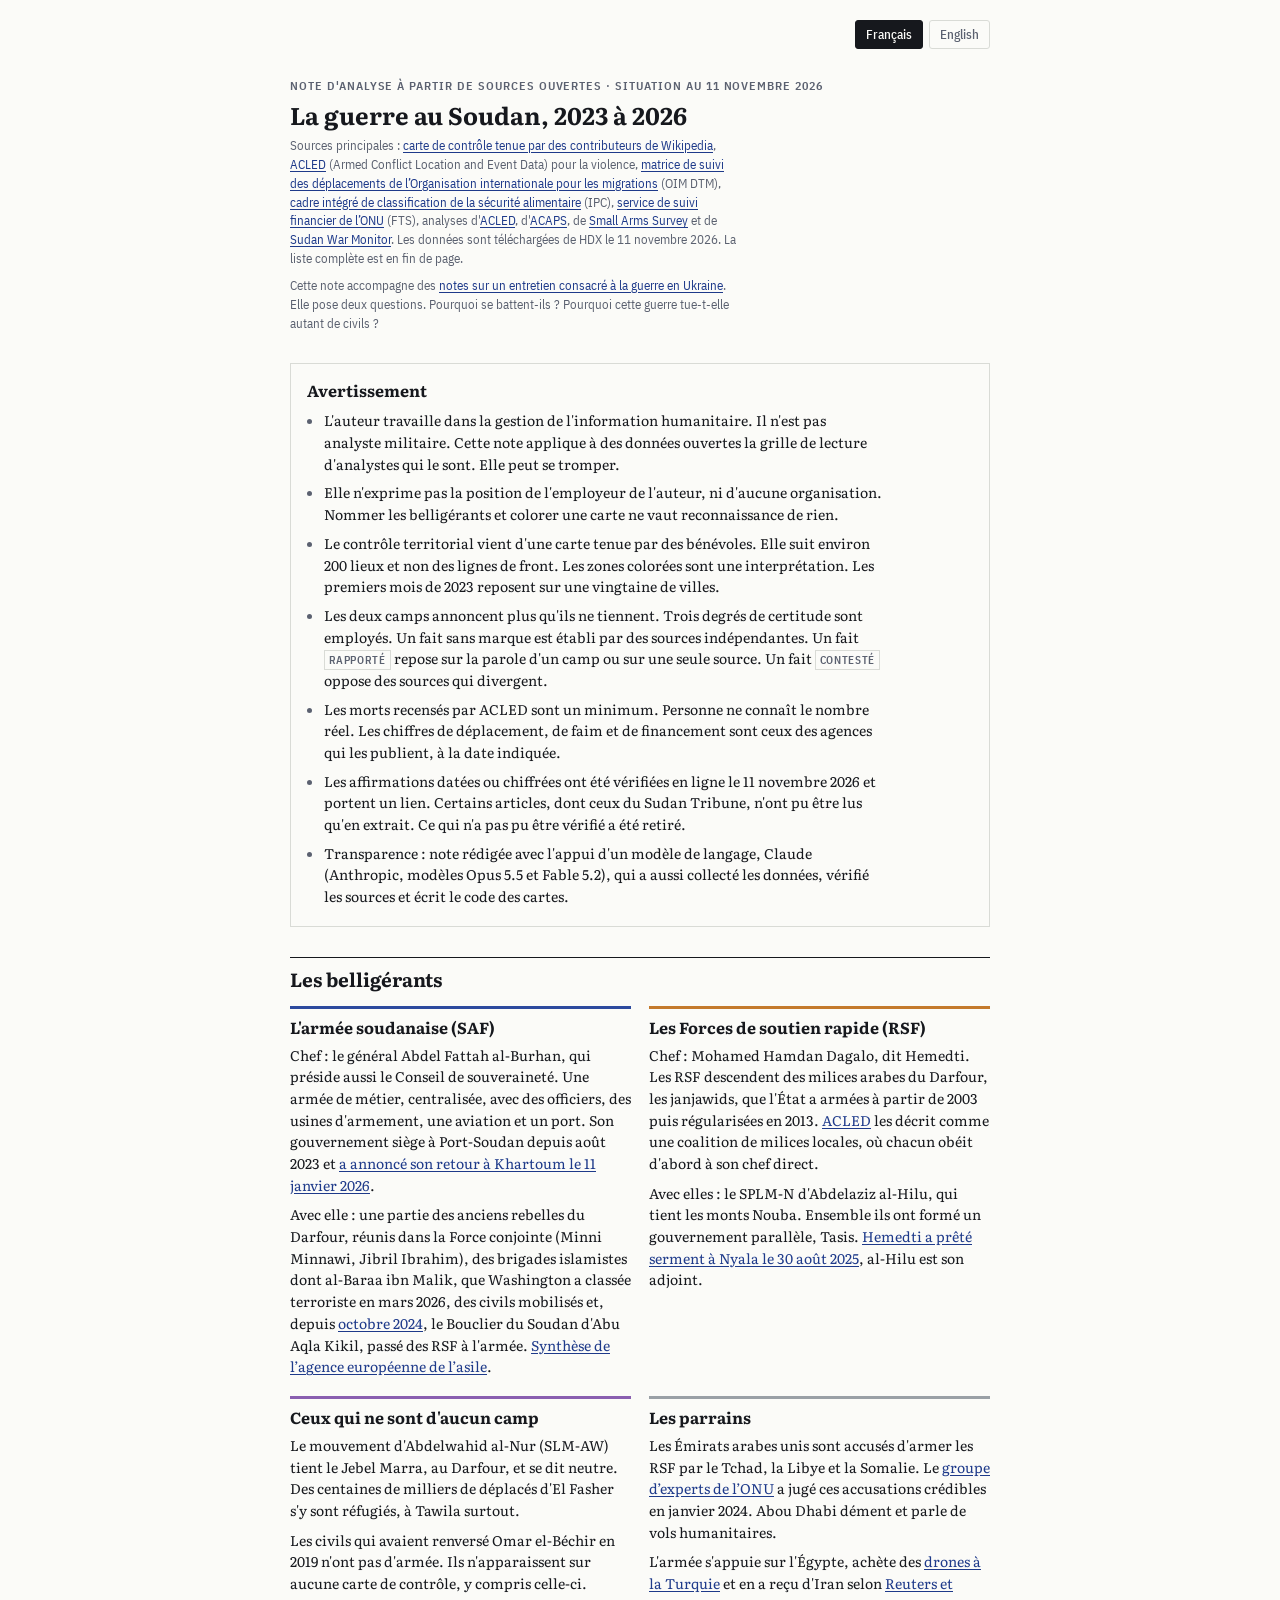
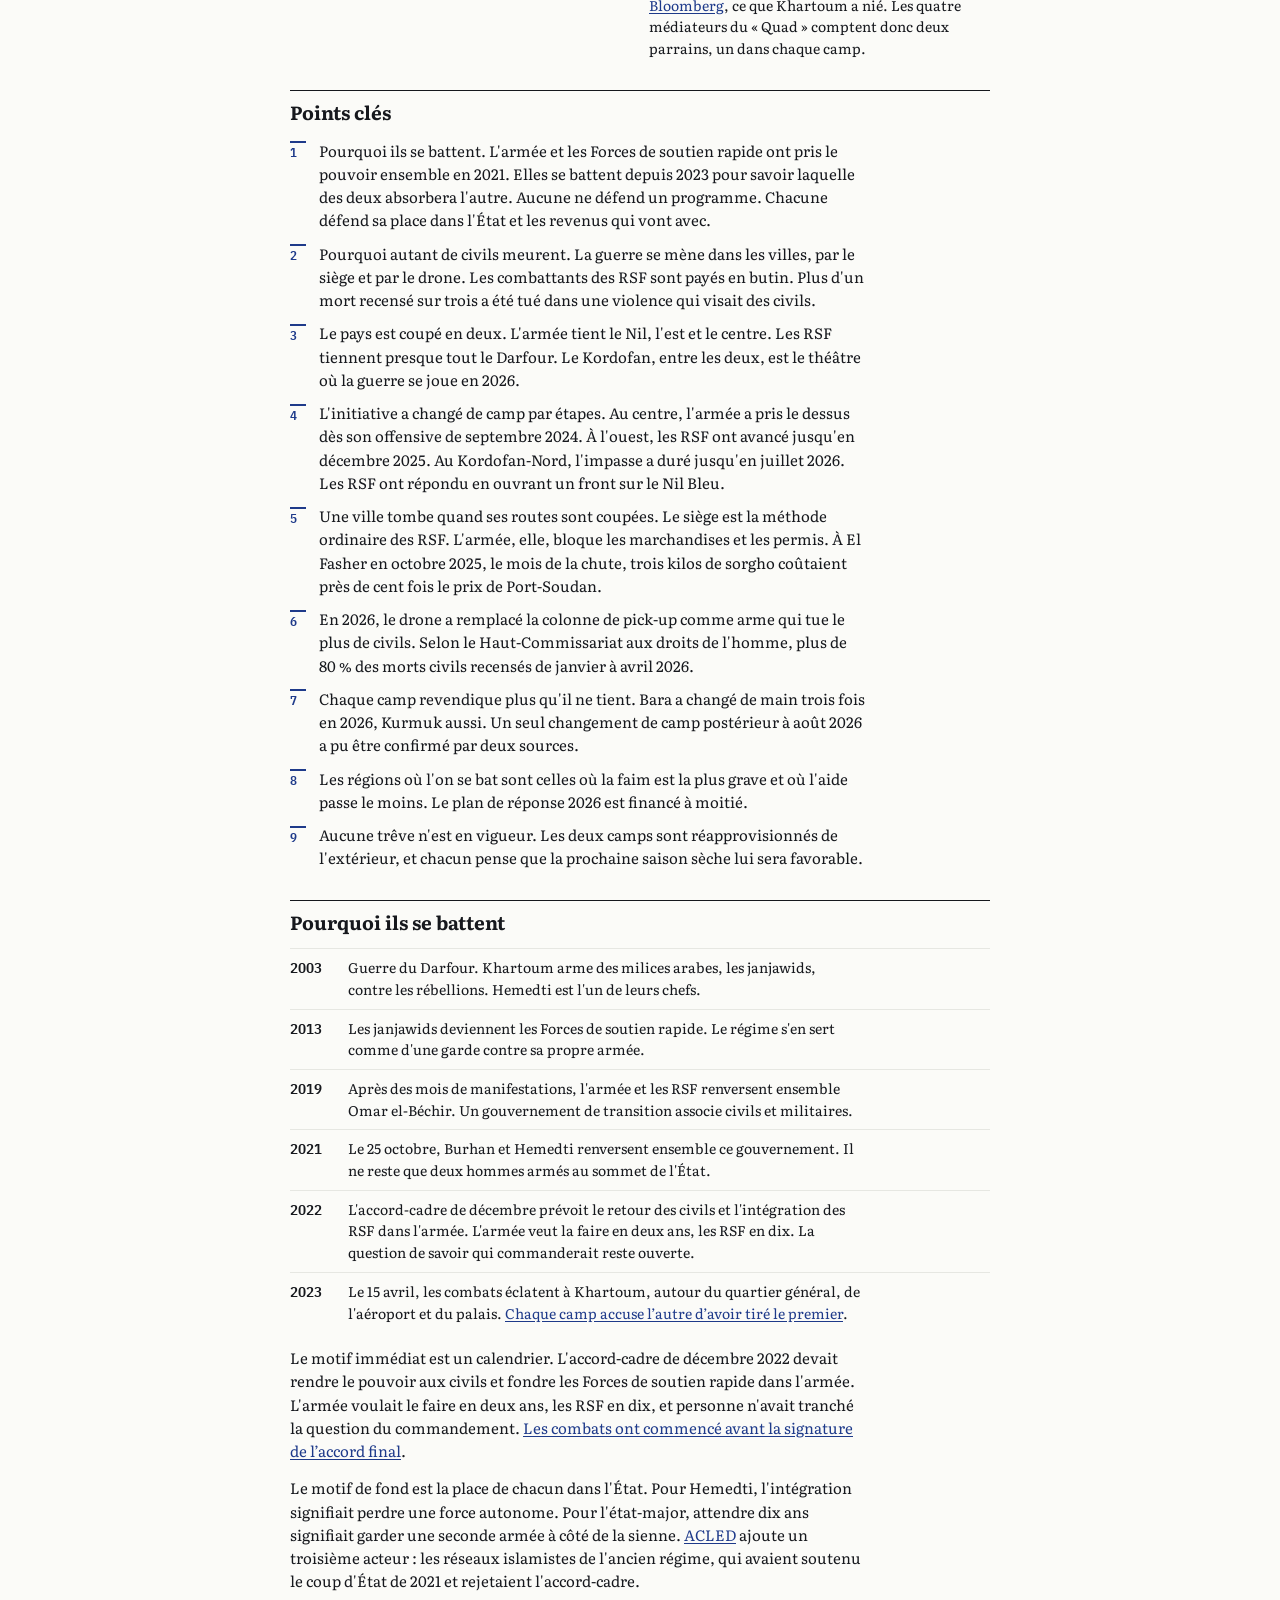
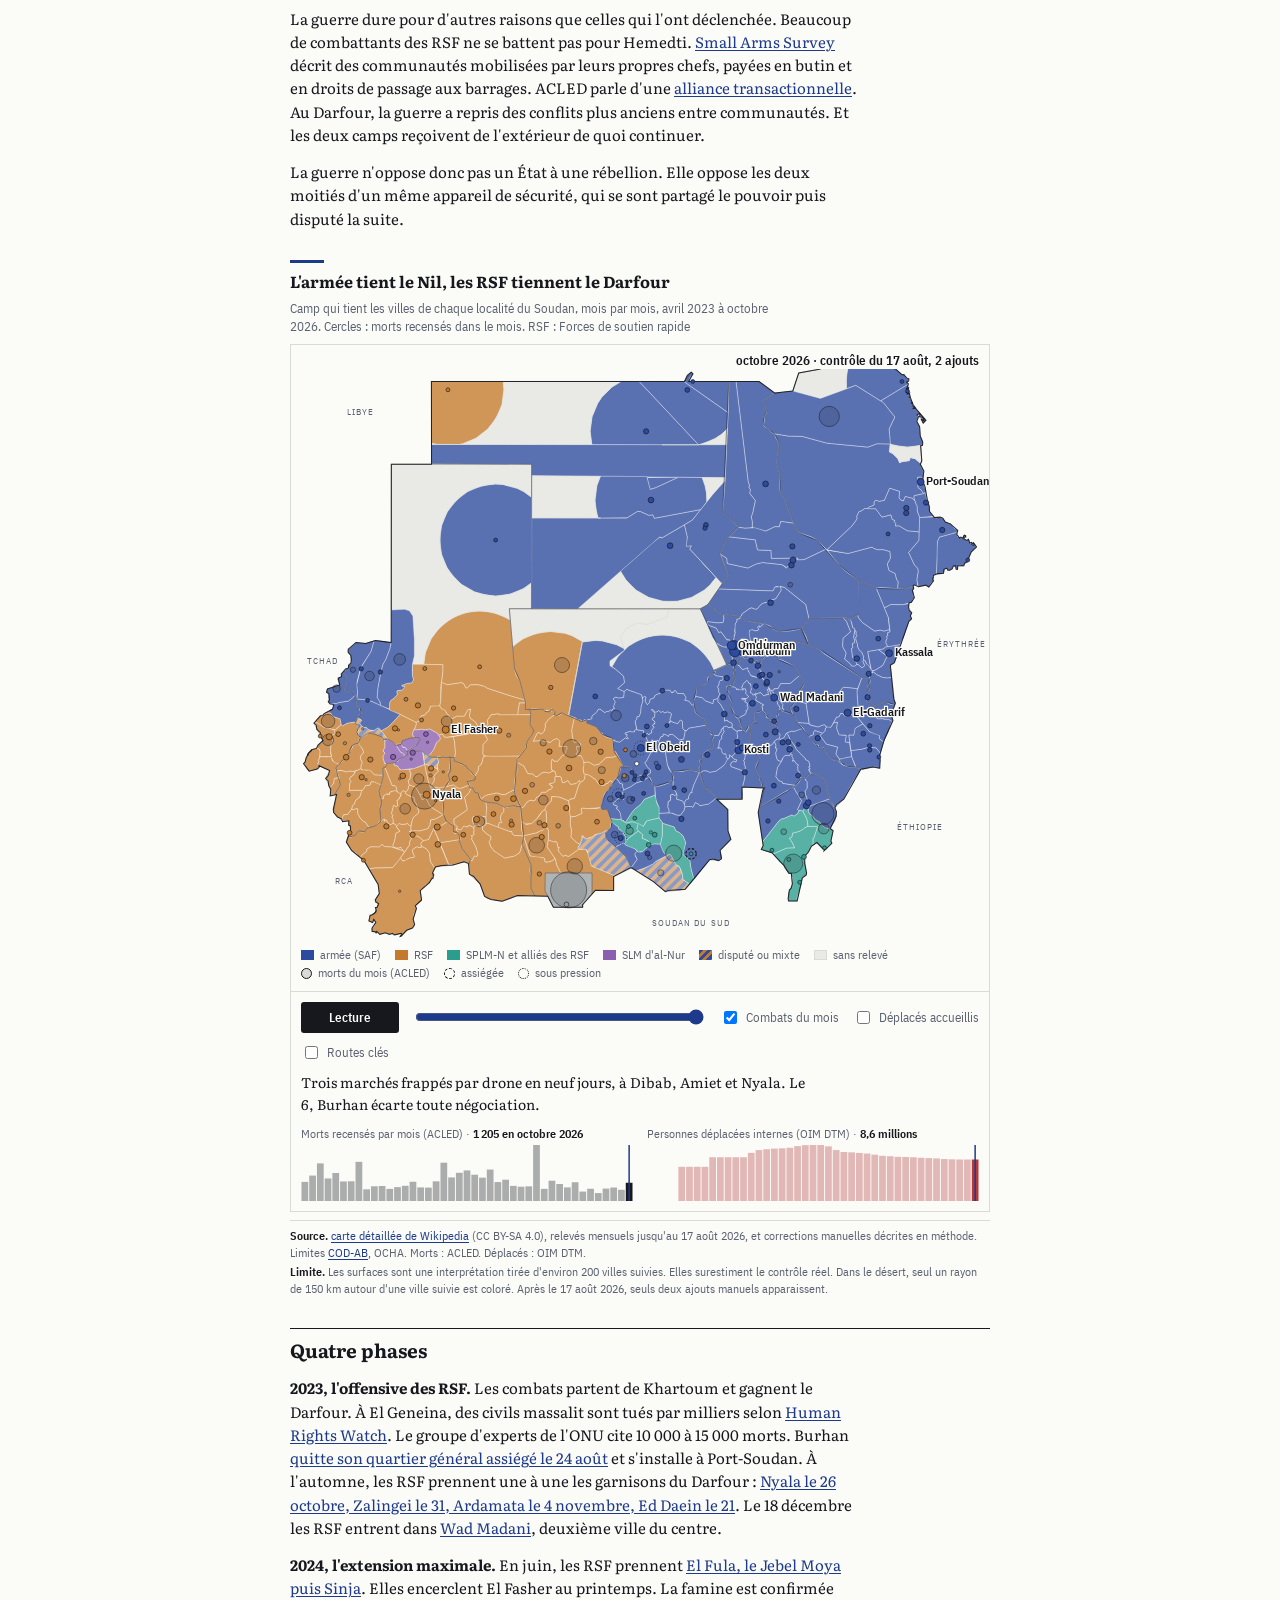
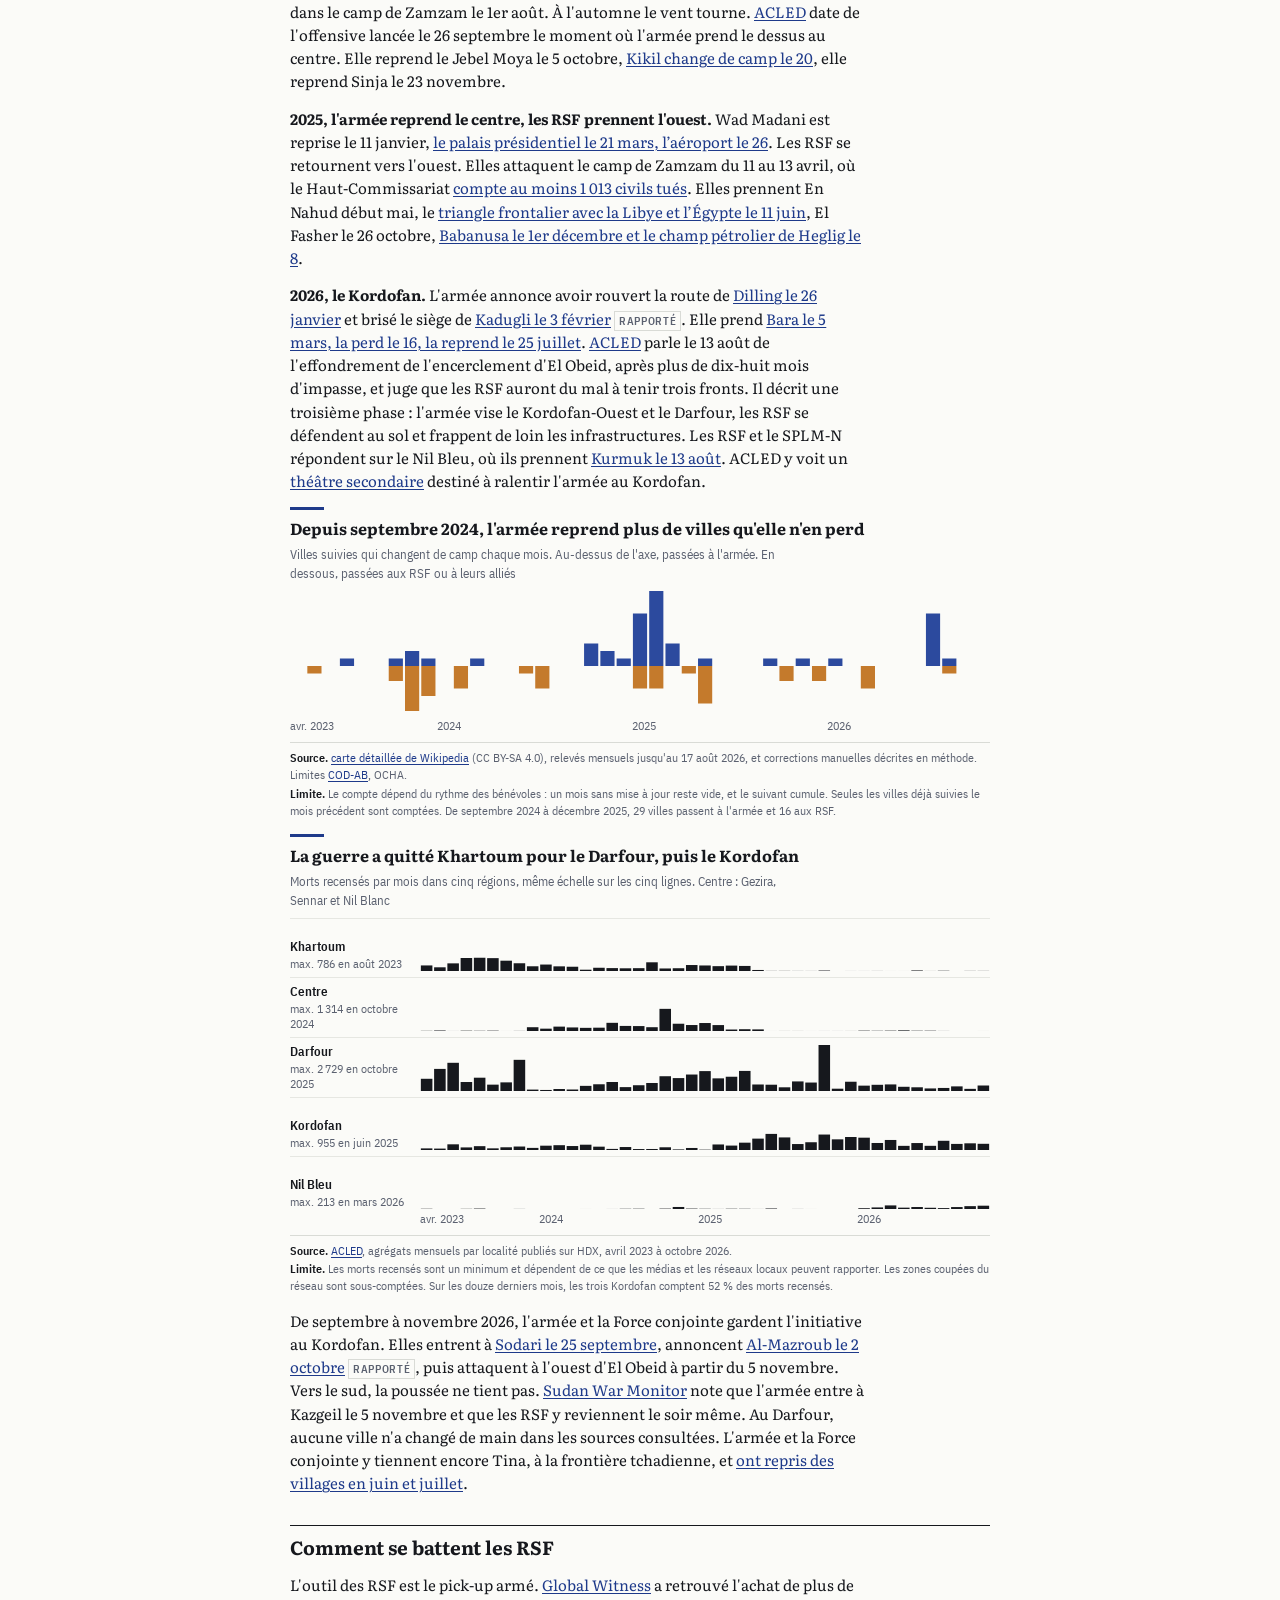
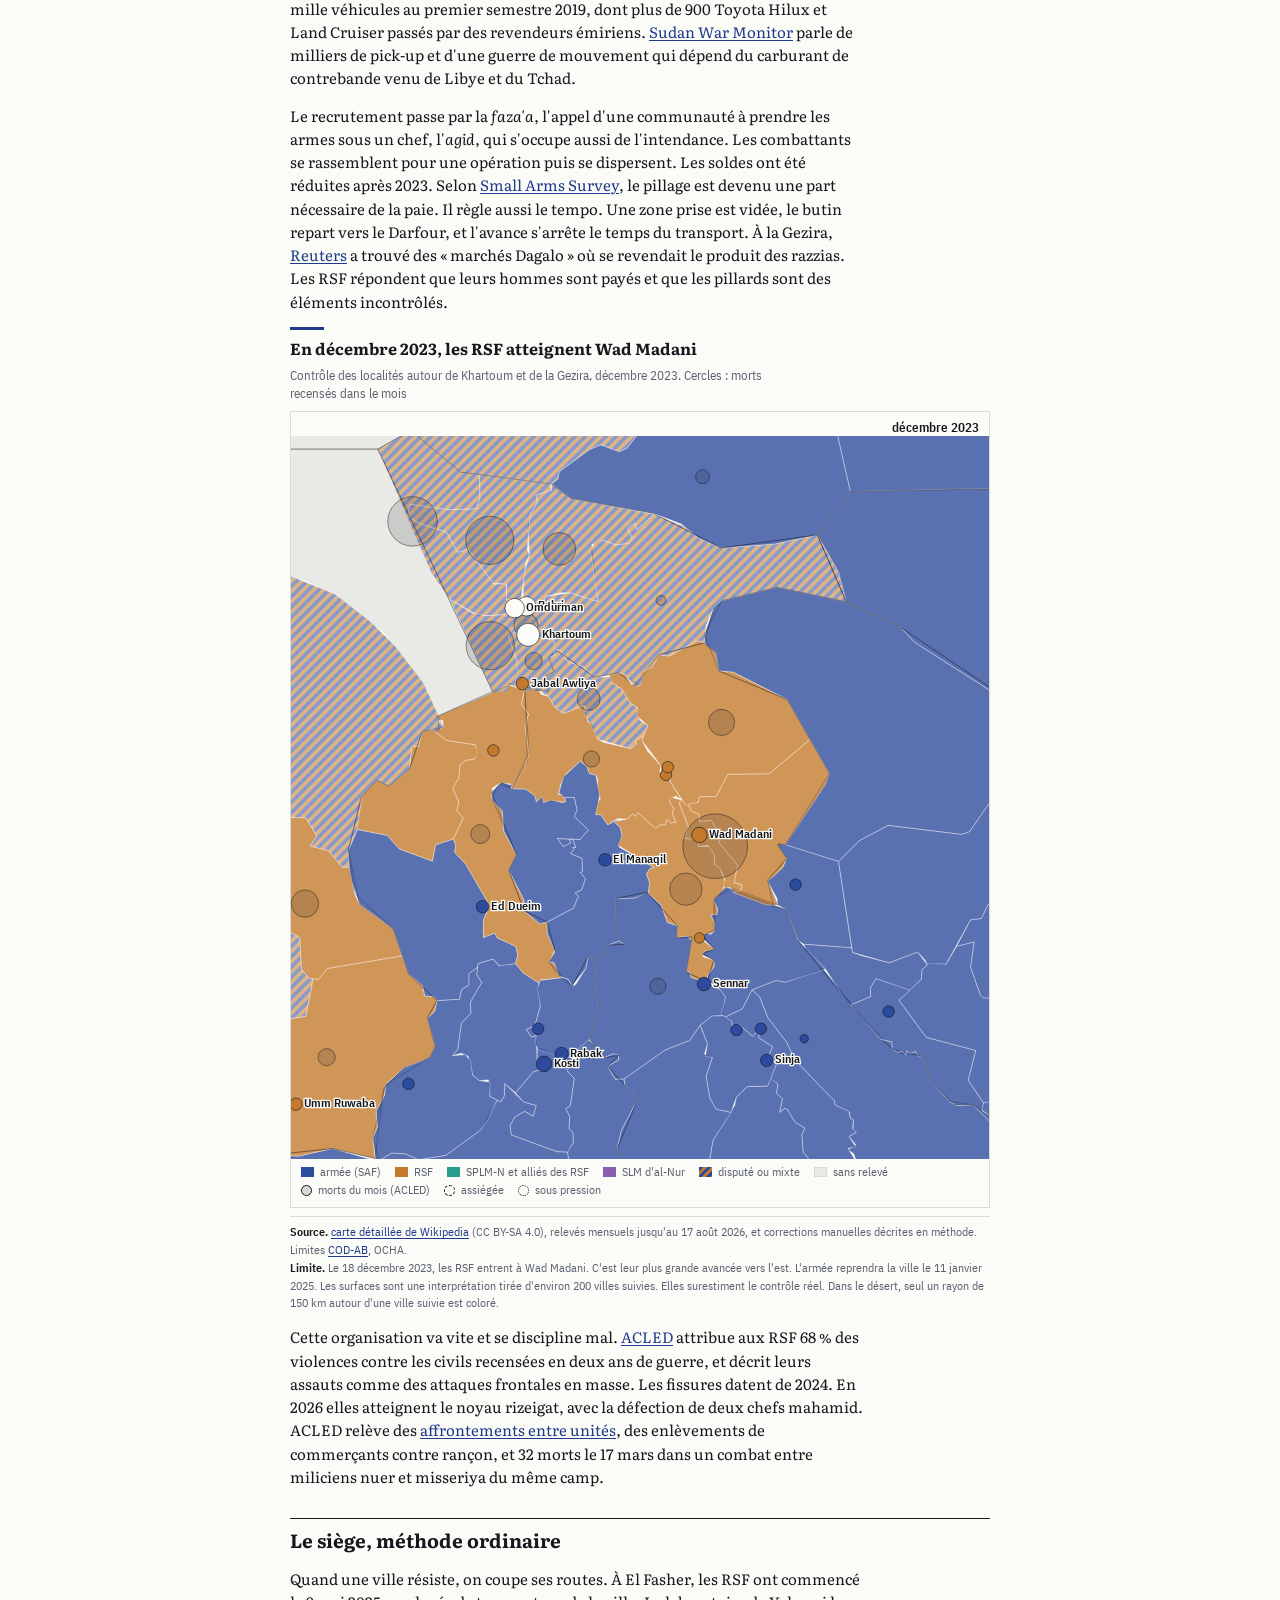
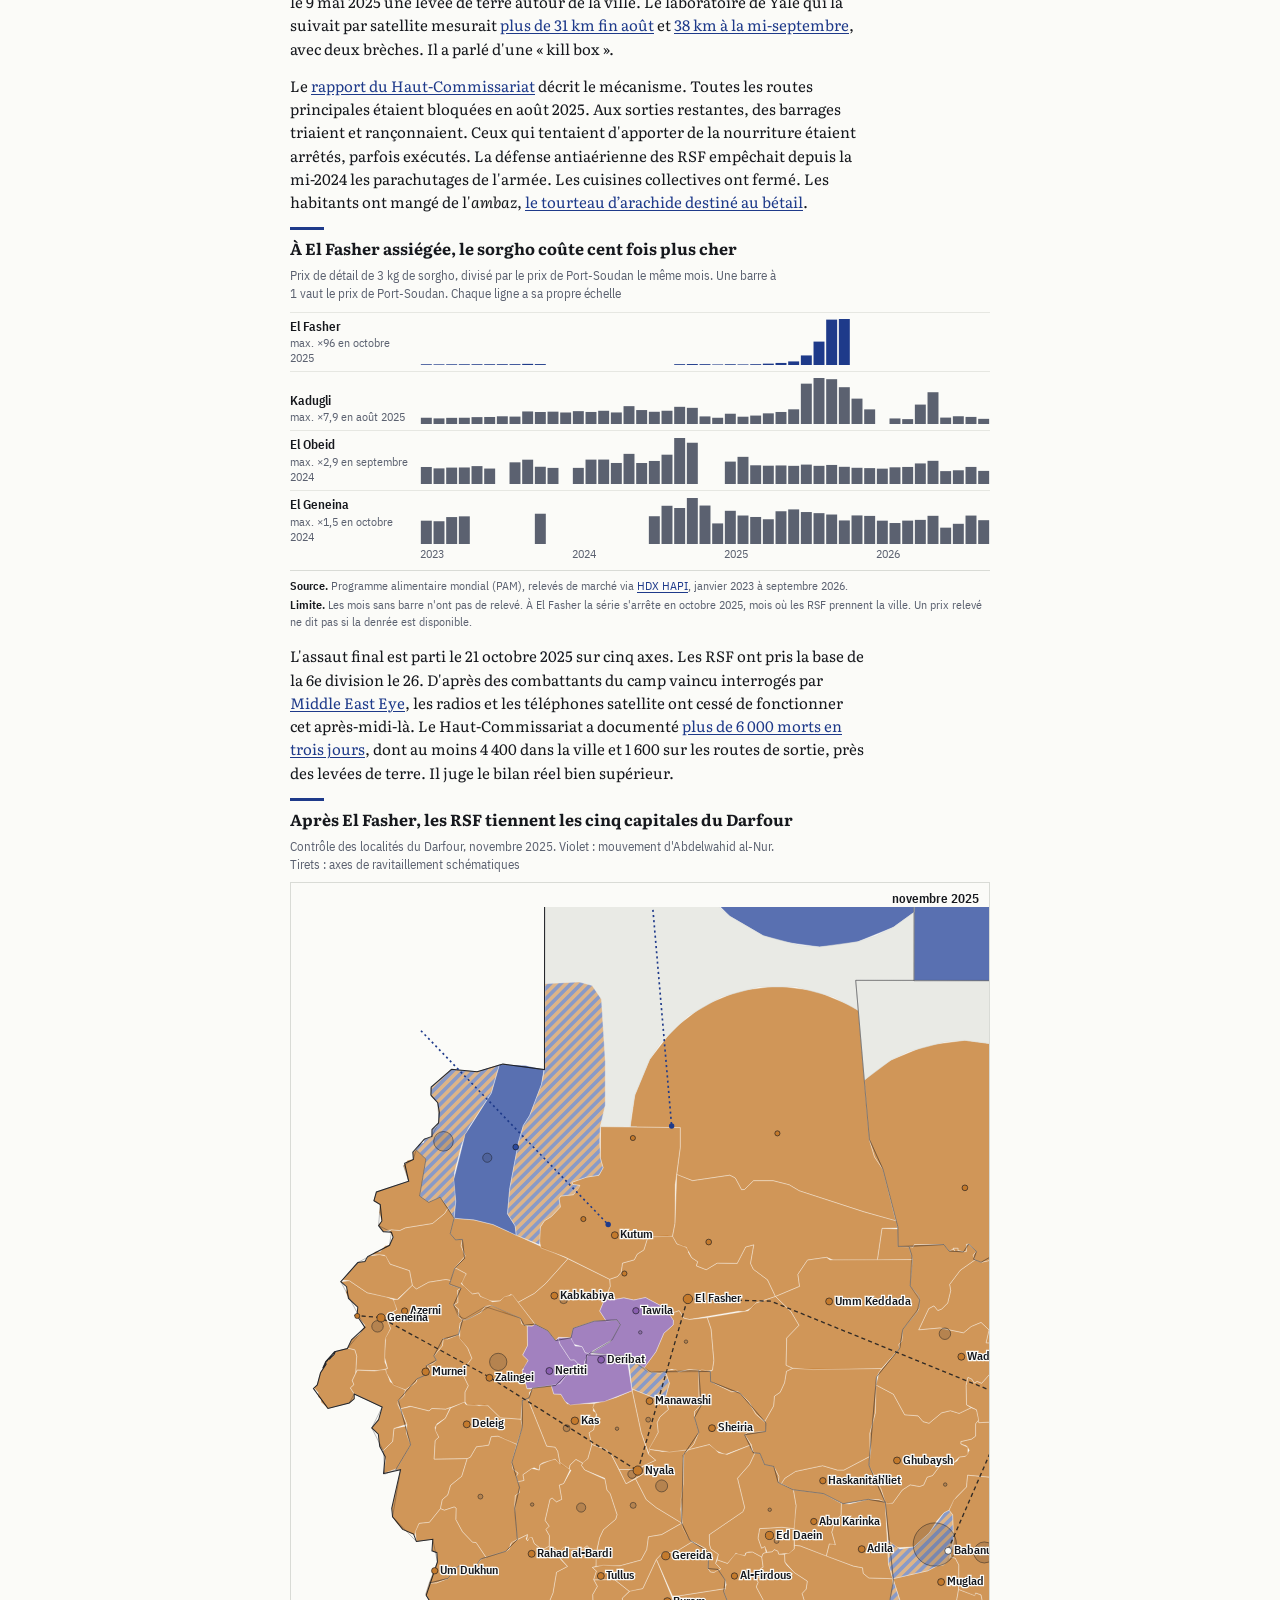
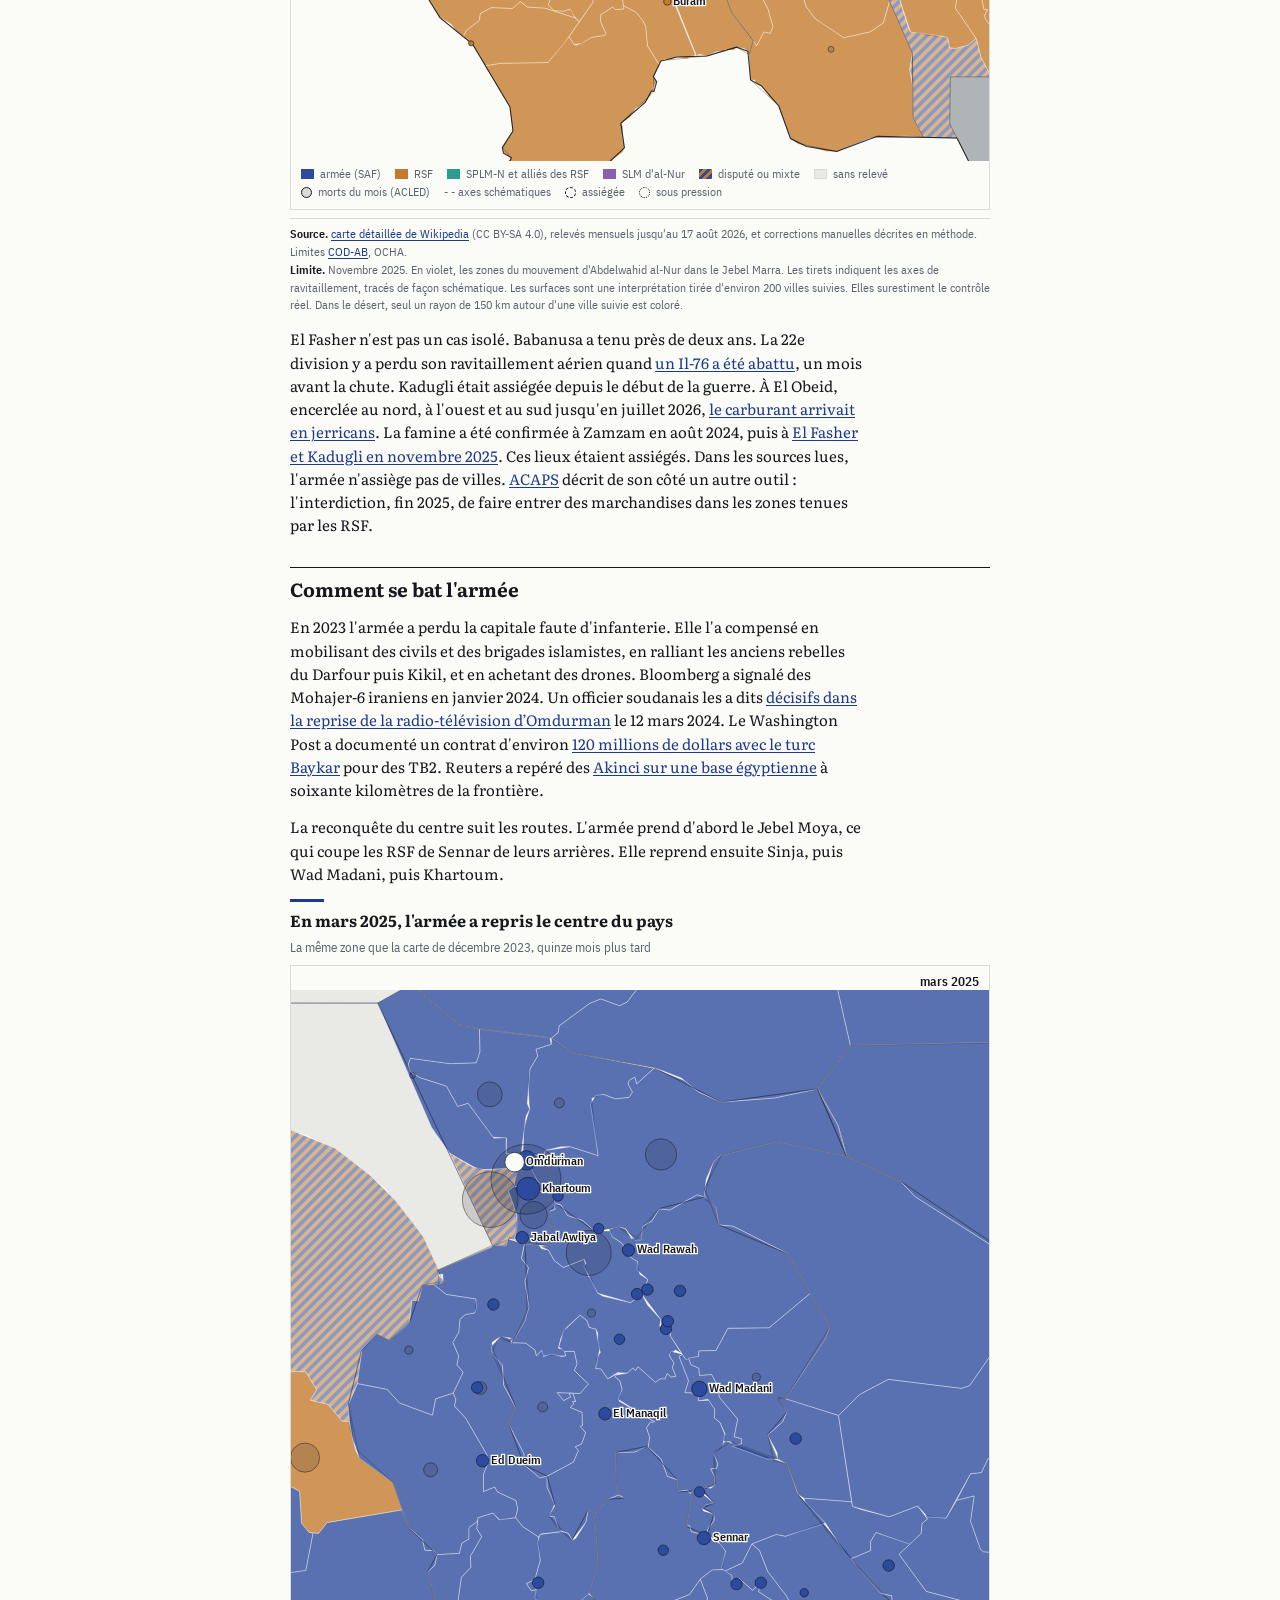
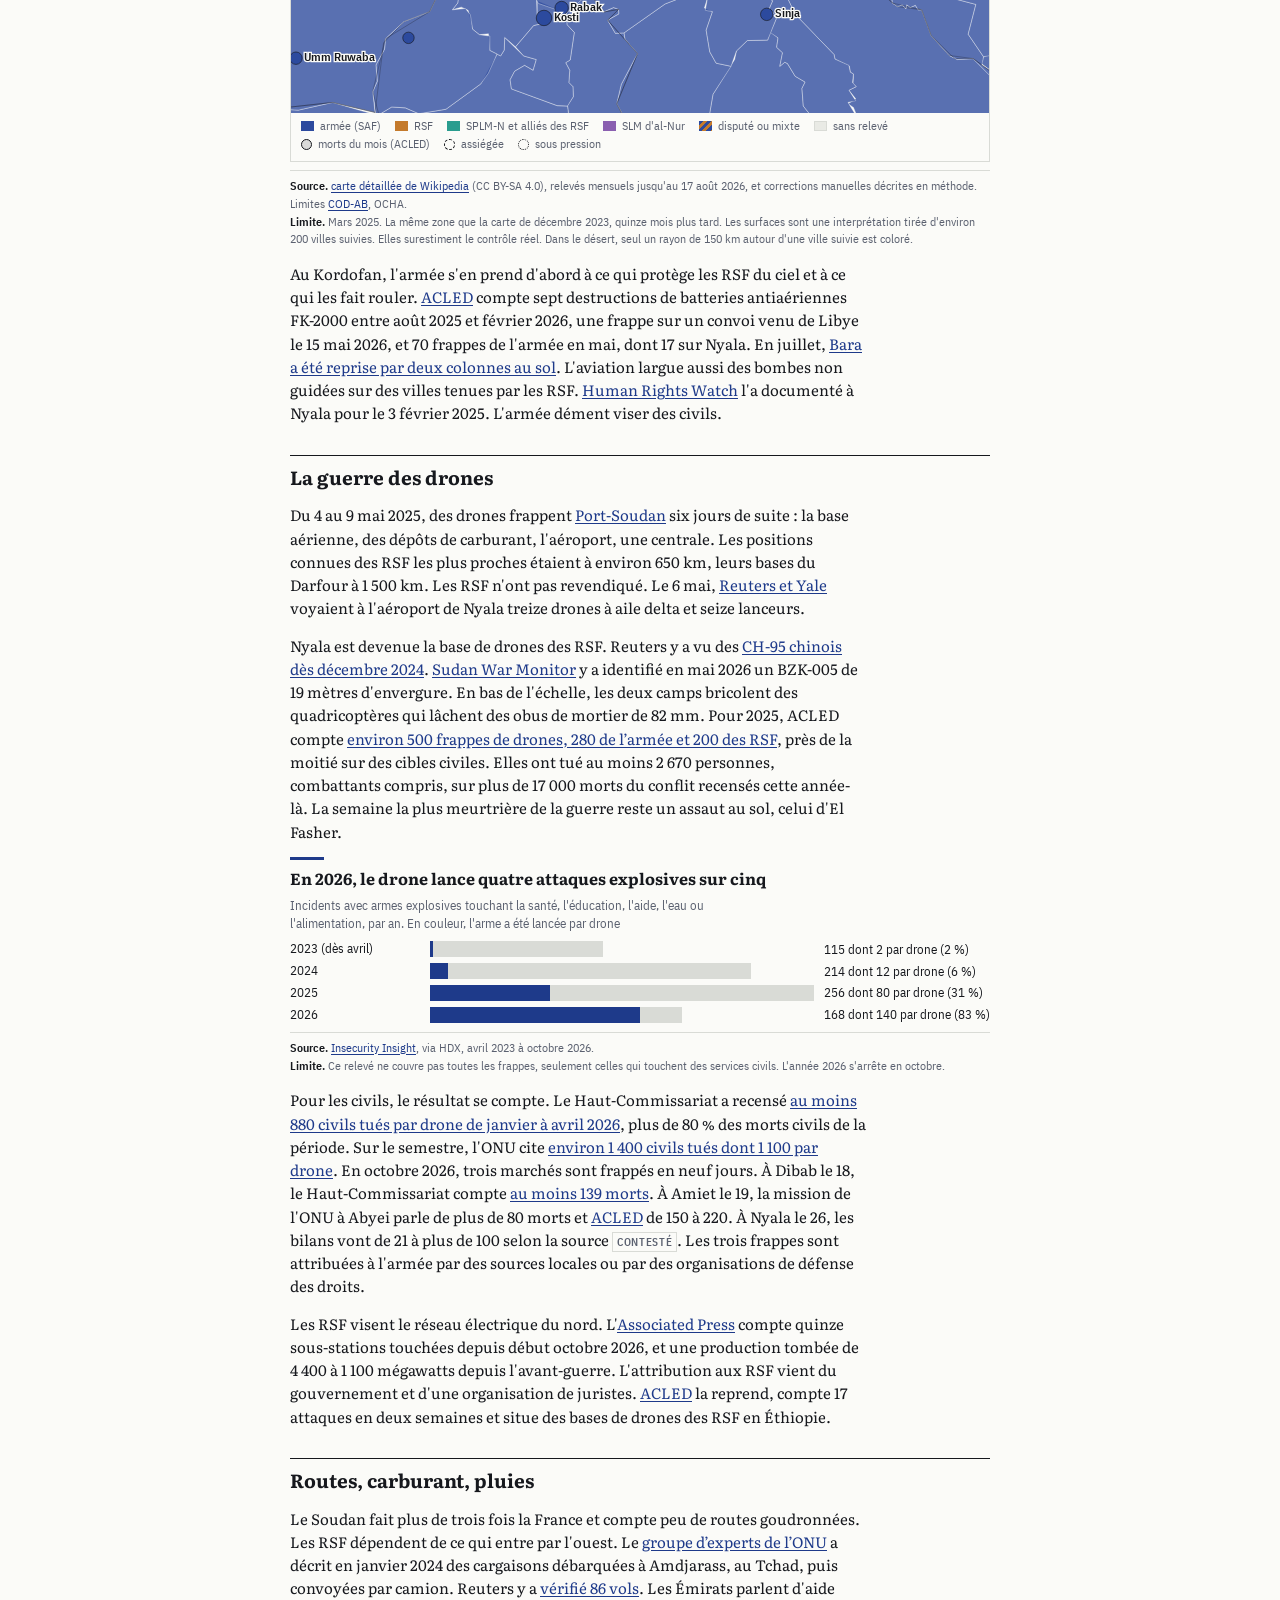
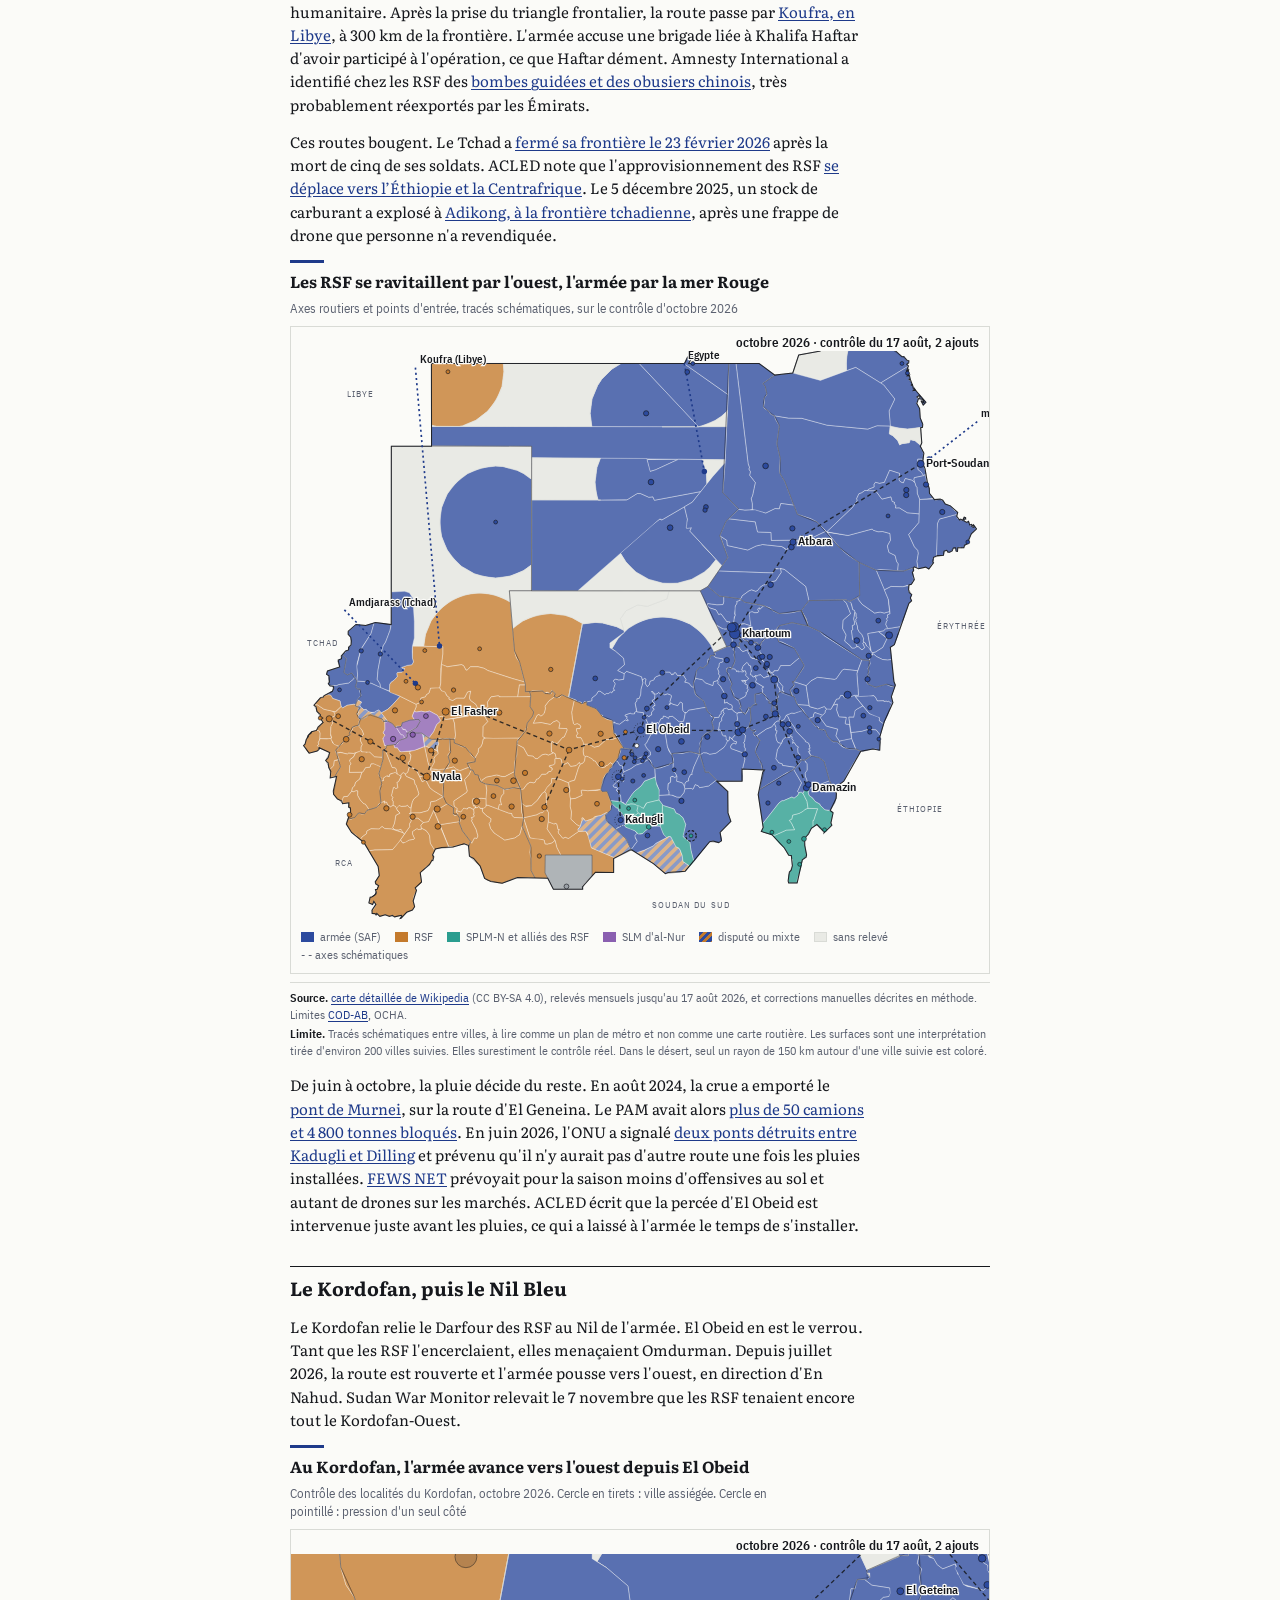
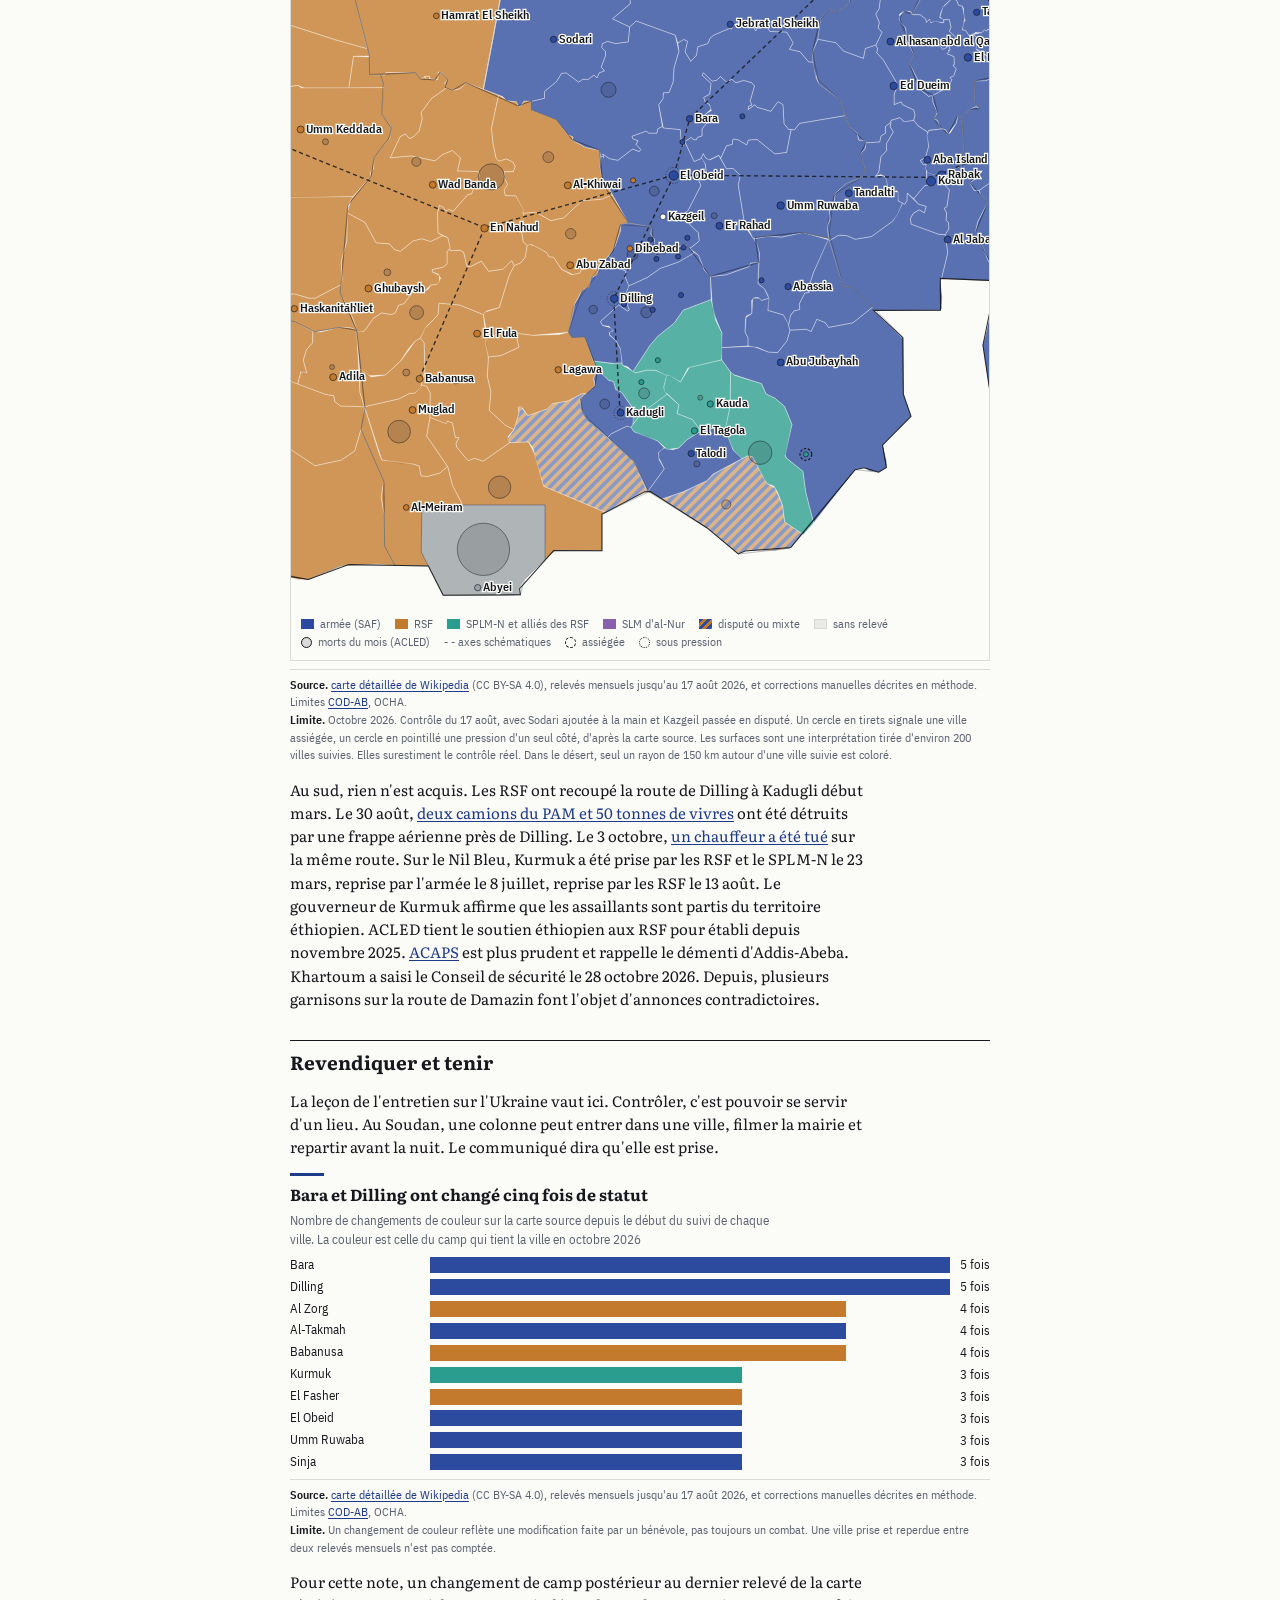
==== sudan/index.html @ 03db3f8f "Premières versions des notes Ukraine et Soudan Co-Authored-By: Claude Fable 5.2 <noreply@anthropic.c" ====
<!doctype html>
<html lang="fr">
<head>
<meta charset="utf-8">
<meta name="viewport" content="width=device-width,initial-scale=1,viewport-fit=cover">
<meta name="robots" content="noindex">
</head>
<body>
<title>Soudan, la guerre en cartes</title>
<meta name="claude:viewport-fit-sides" content="cover">
<meta name="description" content="La guerre au Soudan de 2023 à 2026 : belligérants, façon de se battre, contrôle mois par mois, déplacement, faim, accès. Sources ouvertes. FR / EN.">
<link rel="preconnect" href="https://fonts.googleapis.com">
<link rel="stylesheet" href="https://fonts.googleapis.com/css2?family=Literata:ital,opsz,wght@0,7..72,400;0,7..72,700;1,7..72,400&family=IBM+Plex+Sans+Condensed:wght@400;500;600&display=swap">
<style>
/* Layout: habillage Presse, le même que la note Ukraine. Une colonne de 700 px, rien de centré. Chaque pièce suit le même gabarit : filet outremer, titre qui dit le constat, description, figure, cartel (source, limite). Thème clair unique, assumé. */
:root{--paper:#fbfbf8;--ink:#16181d;--muted:#5b6170;--rule:#d9dbd6;--grid:#e6e7e2;--accent:#1e3a8a;--empty:#e9eae5;
--saf:#2c4a9e;--rsf:#c47a2c;--spl:#2a9d8f;--slm:#8a5fb0;--oth:#9aa0a6;--none:#e9eae5;--idp:#b23a3a;
--f-title:"Literata",Georgia,serif;--f-text:"Literata",Georgia,serif;--f-data:"IBM Plex Sans Condensed","Arial Narrow",system-ui,sans-serif;color-scheme:light}
*{box-sizing:border-box}
body{margin:0;background:var(--paper);color:var(--ink);font:400 .9375rem/1.55 var(--f-text)}
.wrap{max-width:732px;margin:0 auto;padding-left:max(16px,env(safe-area-inset-left,0px));padding-right:max(16px,env(safe-area-inset-right,0px));padding-block:20px 64px;display:grid;gap:30px}
[data-l="fr"] .L.en,[data-l="en"] .L.fr{display:none}
.lang{display:flex;gap:6px;justify-content:flex-end}
.lang button{all:unset;cursor:pointer;font:500 .8125rem/1 var(--f-data);color:var(--muted);border:1px solid var(--rule);padding:7px 10px;border-radius:3px}
.lang button[aria-pressed="true"]{background:var(--ink);color:var(--paper);border-color:var(--ink)}
a{color:var(--accent);text-underline-offset:2px}
a:focus-visible,button:focus-visible,input:focus-visible{outline:2px solid var(--accent);outline-offset:2px}
h1,h2,h3{font-family:var(--f-title);font-weight:700;margin:0;text-wrap:balance}
h1{font-size:1.5rem;line-height:1.15}
h2,h3{font-size:1.1875rem;line-height:1.25}
p{margin:0;max-width:64ch}
.eyebrow{font:600 .75rem/1.2 var(--f-data);letter-spacing:.08em;text-transform:uppercase;color:var(--muted);display:block}
header{display:grid;gap:8px}
.src{font:400 .8125rem/1.45 var(--f-data);color:var(--muted)}
section{display:grid;gap:14px}
.chap{border-top:1px solid var(--ink);padding-top:10px}
.warn{border:1px solid var(--rule);padding:16px 16px 18px;gap:10px}
.warn h2{font-size:1rem}
ul,ol{margin:0;padding-left:1.1em;display:grid;gap:7px;max-width:64ch}
.warn li{font-size:.875rem}
li::marker{color:var(--muted)}
.tag{font:600 .6875rem/1 var(--f-data);letter-spacing:.06em;text-transform:uppercase;color:var(--muted);border:1px solid var(--rule);padding:2px 4px;white-space:nowrap}
.key{display:grid;gap:10px;counter-reset:k;padding:0;max-width:64ch}
.key li{list-style:none;position:relative;padding-left:1.9em}
.key li::before{counter-increment:k;content:counter(k);position:absolute;left:0;top:.2em;font:600 .8125rem/1.5 var(--f-data);color:var(--accent);border-top:2px solid var(--accent);width:1.2em}
/* belligérants */
.sides{display:grid;grid-template-columns:1fr 1fr;gap:18px}
@media (max-width:620px){.sides{grid-template-columns:1fr}}
.side{display:grid;gap:8px;align-content:start;border-top:3px solid var(--oth);padding-top:8px}
.side.s-saf{border-top-color:var(--saf)}.side.s-rsf{border-top-color:var(--rsf)}.side.s-slm{border-top-color:var(--slm)}
.side h3{font-size:1rem}.side p{font-size:.875rem}
/* frise */
.tl{display:grid}
.tl-y{display:grid;grid-template-columns:48px minmax(0,1fr);gap:10px;border-top:1px solid var(--grid);padding-block:8px}
.tl-y>b{font:600 .9375rem/1.4 var(--f-data);font-variant-numeric:tabular-nums}
.tl-y p{font-size:.875rem}
/* pièce */
figure,.piece{margin:0;display:grid;gap:8px;min-width:0}
figure::before,.piece::before{content:"";width:34px;height:3px;background:var(--accent)}
.pt{font:700 1rem/1.3 var(--f-title);max-width:36em}
.sub{font:400 .8125rem/1.4 var(--f-data);color:var(--muted);max-width:70ch}
.cartel{font:400 .75rem/1.45 var(--f-data);color:var(--muted);border-top:1px solid var(--rule);padding-top:6px;display:grid;gap:1px;max-width:none}
[data-l="fr"] .cartel.en,[data-l="en"] .cartel.fr{display:none}
.cartel b{color:var(--ink);font-weight:600}
/* carte */
.map{display:grid;gap:0;border:1px solid var(--rule)}
.map-h{padding:8px 10px 0;display:flex;justify-content:flex-end}
.map-d{font:600 .8125rem/1.2 var(--f-data);color:var(--ink)}
.map svg{width:100%;height:auto;display:block}
svg text{font-family:var(--f-data)}
.map-l{padding:6px 10px 10px;display:flex;flex-wrap:wrap;gap:4px 14px;font:400 .75rem/1.2 var(--f-data);color:var(--muted)}
.map-l span{display:inline-flex;align-items:center;gap:6px}
.sw{width:13px;height:10px;display:block}
.sw.x{background:repeating-linear-gradient(135deg,var(--saf) 0 3px,var(--rsf) 3px 6px)}
.sw.c{border-radius:50%;width:11px;height:11px}
.player{padding:10px;display:grid;gap:10px;border-top:1px solid var(--rule)}
.ctl{display:flex;flex-wrap:wrap;gap:10px 14px;align-items:center}
.ctl button{all:unset;cursor:pointer;font:600 .8125rem/1 var(--f-data);color:var(--paper);background:var(--ink);padding:9px 14px;border-radius:3px;min-width:70px;text-align:center}
.ctl input[type=range]{flex:1 1 200px;min-width:0;accent-color:var(--accent)}
.ctl label{font:400 .8125rem/1 var(--f-data);color:var(--muted);display:inline-flex;gap:6px;align-items:center;cursor:pointer}
.ev{font-size:.875rem;min-height:3.2em}
.ev b{font-weight:700}
.mini{display:grid;grid-template-columns:1fr 1fr;gap:14px}
@media (max-width:620px){.mini{grid-template-columns:1fr}}
.mini>div{display:grid;gap:4px;min-width:0}
.mini span{font:400 .75rem/1.2 var(--f-data);color:var(--muted)}
.mini b{color:var(--ink);font-weight:600}
.mini svg{height:56px;width:100%}
/* barres */
.hb{display:grid;grid-template-columns:minmax(80px,130px) minmax(0,1fr) auto;gap:5px 10px;align-items:center;font:400 .8125rem/1.3 var(--f-data)}
.hb i{display:block;height:16px;min-width:2px}
.hb b{font:400 .8125rem/1.2 var(--f-data);color:var(--ink);white-space:nowrap;font-variant-numeric:tabular-nums}
@media (max-width:520px){.hb{grid-template-columns:minmax(0,1fr) auto}.hb>span:nth-child(3n+1){grid-column:1/-1;font-weight:600;margin-top:4px}}
.hatch{background:repeating-linear-gradient(135deg,var(--ink) 0 2px,transparent 2px 6px);outline:1px solid var(--ink);outline-offset:-1px}
.rows{display:grid;gap:6px}
.rows>div{display:grid;grid-template-columns:minmax(80px,120px) minmax(0,1fr);gap:10px;align-items:end;font:600 .8125rem/1.3 var(--f-data);border-top:1px solid var(--grid);padding-top:6px}
.rows svg{width:100%;height:46px;display:block}
.rows small{display:block;font:400 .75rem/1.25 var(--f-data);color:var(--muted)}
.axis{position:relative;height:14px;font:400 .75rem/1 var(--f-data);color:var(--muted);margin-top:4px}
.axis span{position:absolute}
.rows+.axis{margin-left:calc(min(120px,max(80px,20%)) + 10px)}
/* tableau */
.tw{overflow-x:auto;border-block:1px solid var(--rule)}
table{border-collapse:collapse;width:100%;min-width:640px;font:400 .8125rem/1.3 var(--f-data);font-variant-numeric:tabular-nums}
th,td{text-align:left;padding:6px 8px;border-bottom:1px solid var(--grid);vertical-align:middle}
th{font:600 .75rem/1.2 var(--f-data);color:var(--muted)}
td.n{text-align:right}
.cb{display:flex;height:12px;width:100px;border:1px solid var(--rule)}
.cb i{display:block;height:100%}
.pc{display:inline-block;height:10px;background:var(--idp);vertical-align:middle;margin-right:6px}
/* chiffres */
.nums{display:grid;grid-template-columns:repeat(auto-fit,minmax(150px,1fr));gap:10px 18px}
.nums div{display:grid;gap:2px;align-content:start;border-top:1px solid var(--rule);padding-top:6px}
.nums b{font:600 1.25rem/1.15 var(--f-data);font-variant-numeric:tabular-nums}
.nums span{font:400 .8125rem/1.35 var(--f-data);color:var(--muted)}
.meth li{font-size:.875rem}
.small{font-size:.8125rem;gap:6px;max-width:none}
code{font:400 .85em ui-monospace,Menlo,Consolas,monospace;color:var(--muted)}
footer{display:grid;gap:6px;border-top:1px solid var(--ink);padding-top:10px;font:400 .75rem/1.45 var(--f-data);color:var(--muted)}
footer p{max-width:none}

</style>
<div class="wrap" id="root" data-l="fr">
<nav class="lang" aria-label="Langue / Language"><button type="button" id="b-fr" aria-pressed="true">Français</button><button type="button" id="b-en" aria-pressed="false">English</button></nav>
<header><span class="L fr eyebrow" lang="fr">Note d'analyse à partir de sources ouvertes · situation au 11 novembre 2026</span><span class="L en eyebrow" lang="en">Analytical note from open sources · situation as of 11 November 2026</span><h1 class="L fr" lang="fr">La guerre au Soudan, 2023 à 2026</h1><h1 class="L en" lang="en">The war in Sudan, 2023 to 2026</h1><p class="L fr src" lang="fr">Sources principales : <a href="https://en.wikipedia.org/wiki/Module:2023_Sudanese_Clashes_detailed_map">carte de contrôle tenue par des contributeurs de Wikipedia</a>, <a href="https://data.humdata.org/dataset/sudan-acled-conflict-data">ACLED</a> (Armed Conflict Location and Event Data) pour la violence, <a href="https://data.humdata.org/dataset/sdn-iom-dtm-from-api">matrice de suivi des déplacements de l’Organisation internationale pour les migrations</a> (OIM DTM), <a href="https://data.humdata.org/dataset/sudan-acute-food-insecurity-country-data">cadre intégré de classification de la sécurité alimentaire</a> (IPC), <a href="https://fts.unocha.org/countries/212/summary/2026">service de suivi financier de l’ONU</a> (FTS), analyses d'<a href="https://acleddata.com/expert-comment/can-safs-latest-advances-reshape-sudans-war">ACLED</a>, d'<a href="https://www.acaps.org/fileadmin/Data_Product/Main_media/20260513_ACAPS_Sudan_-_Risk_analysis__2026_.pdf">ACAPS</a>, de <a href="https://smallarmssurvey.org/sites/default/files/resources/SAS-HSBA-Briefing-Paper-2025-RSF-EN.pdf">Small Arms Survey</a> et de <a href="https://sudanwarmonitor.com/p/heavy-fighting-outside-el-obeid">Sudan War Monitor</a>. Les données sont téléchargées de HDX le 11 novembre 2026. La liste complète est en fin de page.</p><p class="L en src" lang="en">Main sources: the <a href="https://en.wikipedia.org/wiki/Module:2023_Sudanese_Clashes_detailed_map">control map kept by Wikipedia contributors</a>, <a href="https://data.humdata.org/dataset/sudan-acled-conflict-data">ACLED</a> (Armed Conflict Location and Event Data) for violence, the <a href="https://data.humdata.org/dataset/sdn-iom-dtm-from-api">International Organization for Migration’s Displacement Tracking Matrix</a> (IOM DTM), the <a href="https://data.humdata.org/dataset/sudan-acute-food-insecurity-country-data">Integrated Food Security Phase Classification</a> (IPC), the <a href="https://fts.unocha.org/countries/212/summary/2026">UN Financial Tracking Service</a> (FTS), and analysis by <a href="https://acleddata.com/expert-comment/can-safs-latest-advances-reshape-sudans-war">ACLED</a>, <a href="https://www.acaps.org/fileadmin/Data_Product/Main_media/20260513_ACAPS_Sudan_-_Risk_analysis__2026_.pdf">ACAPS</a>, <a href="https://smallarmssurvey.org/sites/default/files/resources/SAS-HSBA-Briefing-Paper-2025-RSF-EN.pdf">Small Arms Survey</a> and <a href="https://sudanwarmonitor.com/p/heavy-fighting-outside-el-obeid">Sudan War Monitor</a>. Data downloaded from HDX on 11 November 2026. The full list is at the bottom of the page.</p><p class="L fr src" lang="fr">Cette note accompagne des <a href="https://www.youtube.com/watch?v=2hJkprFnzhY">notes sur un entretien consacré à la guerre en Ukraine</a>. Elle pose deux questions. Pourquoi se battent-ils ? Pourquoi cette guerre tue-t-elle autant de civils ?</p><p class="L en src" lang="en">This note is a companion to <a href="https://www.youtube.com/watch?v=2hJkprFnzhY">notes on an interview about the war in Ukraine</a>. It asks two questions. Why are they fighting? Why does this war kill so many civilians?</p></header>
<section class="warn"><h2 class="L fr" lang="fr">Avertissement</h2><h2 class="L en" lang="en">Disclaimer</h2><ul><li class="L fr" lang="fr">L'auteur travaille dans la gestion de l'information humanitaire. Il n'est pas analyste militaire. Cette note applique à des données ouvertes la grille de lecture d'analystes qui le sont. Elle peut se tromper.</li><li class="L en" lang="en">The author works in humanitarian information management and is not a military analyst. This note applies to open data the framework of analysts who are. It may be wrong.</li><li class="L fr" lang="fr">Elle n'exprime pas la position de l'employeur de l'auteur, ni d'aucune organisation. Nommer les belligérants et colorer une carte ne vaut reconnaissance de rien.</li><li class="L en" lang="en">It does not express the position of the author's employer or of any organisation. Naming the belligerents and colouring a map recognises nothing.</li><li class="L fr" lang="fr">Le contrôle territorial vient d'une carte tenue par des bénévoles. Elle suit environ 200 lieux et non des lignes de front. Les zones colorées sont une interprétation. Les premiers mois de 2023 reposent sur une vingtaine de villes.</li><li class="L en" lang="en">Territorial control comes from a map kept by volunteers. It tracks about 200 places, not front lines. The coloured areas are an interpretation. The first months of 2023 rest on about twenty towns.</li><li class="L fr" lang="fr">Les deux camps annoncent plus qu'ils ne tiennent. Trois degrés de certitude sont employés. Un fait sans marque est établi par des sources indépendantes. Un fait <span class='tag'>rapporté</span> repose sur la parole d'un camp ou sur une seule source. Un fait <span class='tag'>contesté</span> oppose des sources qui divergent.</li><li class="L en" lang="en">Both sides announce more than they hold. Three degrees of certainty are used. A fact with no mark is established by independent sources. A <span class='tag'>reported</span> fact rests on one side's word or on a single source. A <span class='tag'>contested</span> fact sets sources against each other.</li><li class="L fr" lang="fr">Les morts recensés par ACLED sont un minimum. Personne ne connaît le nombre réel. Les chiffres de déplacement, de faim et de financement sont ceux des agences qui les publient, à la date indiquée.</li><li class="L en" lang="en">Deaths recorded by ACLED are a minimum. Nobody knows the real number. Figures for displacement, hunger and funding are those of the agencies that publish them, at the date given.</li><li class="L fr" lang="fr">Les affirmations datées ou chiffrées ont été vérifiées en ligne le 11 novembre 2026 et portent un lien. Certains articles, dont ceux du Sudan Tribune, n'ont pu être lus qu'en extrait. Ce qui n'a pas pu être vérifié a été retiré.</li><li class="L en" lang="en">Dated or numerical claims were checked online on 11 November 2026 and carry a link. Some articles, including Sudan Tribune's, could only be read as excerpts. What could not be verified was removed.</li><li class="L fr" lang="fr">Transparence : note rédigée avec l'appui d'un modèle de langage, Claude (Anthropic, modèles Opus 5.5 et Fable 5.2), qui a aussi collecté les données, vérifié les sources et écrit le code des cartes.</li><li class="L en" lang="en">Transparency: note written with the support of a large language model, Claude (Anthropic, Opus 5.5 and Fable 5.2 models), which also collected the data, checked the sources and wrote the map code.</li></ul></section>
<section><div class="chap"><h2 class="L fr" lang="fr">Les belligérants</h2><h2 class="L en" lang="en">The belligerents</h2></div><div class="sides"><div class="side s-saf"><h3 class="L fr" lang="fr">L'armée soudanaise (SAF)</h3><h3 class="L en" lang="en">The Sudanese Armed Forces (SAF)</h3><p class="L fr" lang="fr">Chef : le général Abdel Fattah al-Burhan, qui préside aussi le Conseil de souveraineté. Une armée de métier, centralisée, avec des officiers, des usines d'armement, une aviation et un port. Son gouvernement siège à Port-Soudan depuis août 2023 et <a href="https://www.aljazeera.com/news/2026/1/11/sudan-announces-governments-return-to-khartoum-from-wartime-capital">a annoncé son retour à Khartoum le 11 janvier 2026</a>.</p><p class="L en" lang="en">Leader: General Abdel Fattah al-Burhan, who also chairs the Sovereignty Council. A professional, centralised army with an officer corps, arms factories, an air force and a port. Its government has sat in Port Sudan since August 2023 and <a href="https://www.aljazeera.com/news/2026/1/11/sudan-announces-governments-return-to-khartoum-from-wartime-capital">announced its return to Khartoum on 11 January 2026</a>.</p><p class="L fr" lang="fr">Avec elle : une partie des anciens rebelles du Darfour, réunis dans la Force conjointe (Minni Minnawi, Jibril Ibrahim), des brigades islamistes dont al-Baraa ibn Malik, que Washington a classée terroriste en mars 2026, des civils mobilisés et, depuis <a href="https://sudantribune.com/article/293682">octobre 2024</a>, le Bouclier du Soudan d'Abu Aqla Kikil, passé des RSF à l'armée. <a href="https://euaa.europa.eu/coi/sudan/2025/security-situation/12-actors-conflict/121-major-state-and-non-state-armed-groups">Synthèse de l’agence européenne de l’asile</a>.</p><p class="L en" lang="en">With it: some of the former Darfur rebels, grouped in the Joint Force (Minni Minnawi, Jibril Ibrahim), Islamist brigades including al-Baraa ibn Malik, which Washington designated as terrorist in March 2026, mobilised civilians and, since <a href="https://sudantribune.com/article/293682">October 2024</a>, Abu Aqla Kikil's Sudan Shield, which crossed over from the RSF. <a href="https://euaa.europa.eu/coi/sudan/2025/security-situation/12-actors-conflict/121-major-state-and-non-state-armed-groups">EU Asylum Agency overview</a>.</p></div><div class="side s-rsf"><h3 class="L fr" lang="fr">Les Forces de soutien rapide (RSF)</h3><h3 class="L en" lang="en">The Rapid Support Forces (RSF)</h3><p class="L fr" lang="fr">Chef : Mohamed Hamdan Dagalo, dit Hemedti. Les RSF descendent des milices arabes du Darfour, les janjawids, que l'État a armées à partir de 2003 puis régularisées en 2013. <a href="https://acleddata.com/report/two-years-war-sudan-how-saf-gaining-upper-hand">ACLED</a> les décrit comme une coalition de milices locales, où chacun obéit d'abord à son chef direct.</p><p class="L en" lang="en">Leader: Mohamed Hamdan Dagalo, known as Hemedti. The RSF descend from the Arab militias of Darfur, the Janjaweed, which the state armed from 2003 and formalised in 2013. <a href="https://acleddata.com/report/two-years-war-sudan-how-saf-gaining-upper-hand">ACLED</a> describes them as a coalition of local militias in which each man answers first to his direct commander.</p><p class="L fr" lang="fr">Avec elles : le SPLM-N d'Abdelaziz al-Hilu, qui tient les monts Nouba. Ensemble ils ont formé un gouvernement parallèle, Tasis. <a href="https://english.alarabiya.net/News/middle-east/2025/08/30/rsf-s-hemedti-sworn-in-as-head-of-parallel-sudanese-government">Hemedti a prêté serment à Nyala le 30 août 2025</a>, al-Hilu est son adjoint.</p><p class="L en" lang="en">With them: Abdelaziz al-Hilu's SPLM-N, which holds the Nuba Mountains. Together they formed a parallel government, Tasis. <a href="https://english.alarabiya.net/News/middle-east/2025/08/30/rsf-s-hemedti-sworn-in-as-head-of-parallel-sudanese-government">Hemedti was sworn in at Nyala on 30 August 2025</a>, with al-Hilu as deputy.</p></div><div class="side s-slm"><h3 class="L fr" lang="fr">Ceux qui ne sont d'aucun camp</h3><h3 class="L en" lang="en">Those on neither side</h3><p class="L fr" lang="fr">Le mouvement d'Abdelwahid al-Nur (SLM-AW) tient le Jebel Marra, au Darfour, et se dit neutre. Des centaines de milliers de déplacés d'El Fasher s'y sont réfugiés, à Tawila surtout.</p><p class="L en" lang="en">Abdelwahid al-Nur's movement (SLM-AW) holds Jebel Marra in Darfur and calls itself neutral. Hundreds of thousands of people displaced from El Fasher have taken refuge there, mostly in Tawila.</p><p class="L fr" lang="fr">Les civils qui avaient renversé Omar el-Béchir en 2019 n'ont pas d'armée. Ils n'apparaissent sur aucune carte de contrôle, y compris celle-ci.</p><p class="L en" lang="en">The civilians who brought down Omar al-Bashir in 2019 have no army. They appear on no control map, this one included.</p></div><div class="side s-oth"><h3 class="L fr" lang="fr">Les parrains</h3><h3 class="L en" lang="en">The backers</h3><p class="L fr" lang="fr">Les Émirats arabes unis sont accusés d'armer les RSF par le Tchad, la Libye et la Somalie. Le <a href="https://sudanwarmonitor.com/p/full-text-un-panel-of-experts-report">groupe d’experts de l’ONU</a> a jugé ces accusations crédibles en janvier 2024. Abou Dhabi dément et parle de vols humanitaires.</p><p class="L en" lang="en">The United Arab Emirates is accused of arming the RSF through Chad, Libya and Somalia. The <a href="https://sudanwarmonitor.com/p/full-text-un-panel-of-experts-report">UN Panel of Experts</a> found the accusations credible in January 2024. Abu Dhabi denies it and speaks of relief flights.</p><p class="L fr" lang="fr">L'armée s'appuie sur l'Égypte, achète des <a href="https://www.turkishminute.com/2025/03/08/turkeys-baykar-sent-120-mln-in-drones-and-missiles-to-sudanese-army-report/">drones à la Turquie</a> et en a reçu d'Iran selon <a href="https://www.nbcnews.com/news/world/iran-drones-sudan-civil-war-army-rapid-support-forces-army-rcna147138">Reuters et Bloomberg</a>, ce que Khartoum a nié. Les quatre médiateurs du «&nbsp;Quad&nbsp;» comptent donc deux parrains, un dans chaque camp.</p><p class="L en" lang="en">The army leans on Egypt, buys <a href="https://www.turkishminute.com/2025/03/08/turkeys-baykar-sent-120-mln-in-drones-and-missiles-to-sudanese-army-report/">drones from Turkey</a> and received some from Iran according to <a href="https://www.nbcnews.com/news/world/iran-drones-sudan-civil-war-army-rapid-support-forces-army-rcna147138">Reuters and Bloomberg</a>, which Khartoum denied. Two of the four 'Quad' mediators are backers, one on each side.</p></div></div></section>
<section><div class="chap"><h2 class="L fr" lang="fr">Points clés</h2><h2 class="L en" lang="en">Key points</h2></div><ol class="key"><li class="L fr" lang="fr">Pourquoi ils se battent. L'armée et les Forces de soutien rapide ont pris le pouvoir ensemble en 2021. Elles se battent depuis 2023 pour savoir laquelle des deux absorbera l'autre. Aucune ne défend un programme. Chacune défend sa place dans l'État et les revenus qui vont avec.</li><li class="L en" lang="en">Why they fight. The army and the Rapid Support Forces took power together in 2021. Since 2023 they have been fighting over which will absorb the other. Neither defends a programme. Each defends its place in the state and the revenue that goes with it.</li><li class="L fr" lang="fr">Pourquoi autant de civils meurent. La guerre se mène dans les villes, par le siège et par le drone. Les combattants des RSF sont payés en butin. Plus d'un mort recensé sur trois a été tué dans une violence qui visait des civils.</li><li class="L en" lang="en">Why so many civilians die. The war is fought in towns, by siege and by drone. RSF fighters are paid in loot. More than one recorded death in three came from violence that targeted civilians.</li><li class="L fr" lang="fr">Le pays est coupé en deux. L'armée tient le Nil, l'est et le centre. Les RSF tiennent presque tout le Darfour. Le Kordofan, entre les deux, est le théâtre où la guerre se joue en 2026.</li><li class="L en" lang="en">The country is cut in two. The army holds the Nile, the east and the centre. The RSF holds almost all of Darfur. Kordofan, in between, is where the war is being decided in 2026.</li><li class="L fr" lang="fr">L'initiative a changé de camp par étapes. Au centre, l'armée a pris le dessus dès son offensive de septembre 2024. À l'ouest, les RSF ont avancé jusqu'en décembre 2025. Au Kordofan-Nord, l'impasse a duré jusqu'en juillet 2026. Les RSF ont répondu en ouvrant un front sur le Nil Bleu.</li><li class="L en" lang="en">The initiative changed hands in stages. In the centre the army gained the upper hand with its September 2024 offensive. In the west the RSF kept advancing until December 2025. In North Kordofan the stalemate lasted until July 2026. The RSF answered by opening a front in Blue Nile.</li><li class="L fr" lang="fr">Une ville tombe quand ses routes sont coupées. Le siège est la méthode ordinaire des RSF. L'armée, elle, bloque les marchandises et les permis. À El Fasher en octobre 2025, le mois de la chute, trois kilos de sorgho coûtaient près de cent fois le prix de Port-Soudan.</li><li class="L en" lang="en">A town falls when its roads are cut. Siege is the RSF's ordinary method. The army blocks goods and permits instead. In El Fasher in October 2025, the month it fell, three kilos of sorghum cost nearly a hundred times the Port Sudan price.</li><li class="L fr" lang="fr">En 2026, le drone a remplacé la colonne de pick-up comme arme qui tue le plus de civils. Selon le Haut-Commissariat aux droits de l'homme, plus de 80&nbsp;% des morts civils recensés de janvier à avril 2026.</li><li class="L en" lang="en">In 2026 the drone replaced the pick-up column as the weapon that kills most civilians. According to the UN human rights office, more than 80% of recorded civilian deaths from January to April 2026.</li><li class="L fr" lang="fr">Chaque camp revendique plus qu'il ne tient. Bara a changé de main trois fois en 2026, Kurmuk aussi. Un seul changement de camp postérieur à août 2026 a pu être confirmé par deux sources.</li><li class="L en" lang="en">Each side claims more than it holds. Bara changed hands three times in 2026, and so did Kurmuk. Only one change of control after August 2026 could be confirmed by two sources.</li><li class="L fr" lang="fr">Les régions où l'on se bat sont celles où la faim est la plus grave et où l'aide passe le moins. Le plan de réponse 2026 est financé à moitié.</li><li class="L en" lang="en">The regions where the fighting is are those where hunger is worst and aid gets through least. The 2026 response plan is half funded.</li><li class="L fr" lang="fr">Aucune trêve n'est en vigueur. Les deux camps sont réapprovisionnés de l'extérieur, et chacun pense que la prochaine saison sèche lui sera favorable.</li><li class="L en" lang="en">No truce is in force. Both sides are resupplied from outside, and each thinks the next dry season will go its way.</li></ol></section>
<section><div class="chap"><h3 class="L fr" lang="fr">Pourquoi ils se battent</h3><h3 class="L en" lang="en">Why they fight</h3></div>
<div class="tl"><div class="tl-y"><b>2003</b><div><p class="L fr" lang="fr">Guerre du Darfour. Khartoum arme des milices arabes, les janjawids, contre les rébellions. Hemedti est l'un de leurs chefs.</p><p class="L en" lang="en">War in Darfur. Khartoum arms Arab militias, the Janjaweed, against the rebellions. Hemedti is one of their commanders.</p></div></div><div class="tl-y"><b>2013</b><div><p class="L fr" lang="fr">Les janjawids deviennent les Forces de soutien rapide. Le régime s'en sert comme d'une garde contre sa propre armée.</p><p class="L en" lang="en">The Janjaweed become the Rapid Support Forces. The regime uses them as a guard against its own army.</p></div></div><div class="tl-y"><b>2019</b><div><p class="L fr" lang="fr">Après des mois de manifestations, l'armée et les RSF renversent ensemble Omar el-Béchir. Un gouvernement de transition associe civils et militaires.</p><p class="L en" lang="en">After months of protests, the army and the RSF together remove Omar al-Bashir. A transitional government pairs civilians with the military.</p></div></div><div class="tl-y"><b>2021</b><div><p class="L fr" lang="fr">Le 25 octobre, Burhan et Hemedti renversent ensemble ce gouvernement. Il ne reste que deux hommes armés au sommet de l'État.</p><p class="L en" lang="en">On 25 October Burhan and Hemedti together overthrow that government. Two armed men are left at the top of the state.</p></div></div><div class="tl-y"><b>2022</b><div><p class="L fr" lang="fr">L'accord-cadre de décembre prévoit le retour des civils et l'intégration des RSF dans l'armée. L'armée veut la faire en deux ans, les RSF en dix. La question de savoir qui commanderait reste ouverte.</p><p class="L en" lang="en">The December framework agreement provides for a return to civilian rule and for merging the RSF into the army. The army wants two years, the RSF ten. Who would command is left open.</p></div></div><div class="tl-y"><b>2023</b><div><p class="L fr" lang="fr">Le 15 avril, les combats éclatent à Khartoum, autour du quartier général, de l'aéroport et du palais. <a href="https://www.timeslive.co.za/news/africa/2023-04-18-explainer-whats-behind-sudans-crisis/">Chaque camp accuse l’autre d’avoir tiré le premier</a>.</p><p class="L en" lang="en">On 15 April fighting breaks out in Khartoum around army headquarters, the airport and the palace. <a href="https://www.timeslive.co.za/news/africa/2023-04-18-explainer-whats-behind-sudans-crisis/">Each side accuses the other of firing first</a>.</p></div></div></div>
<p class="L fr" lang="fr">Le motif immédiat est un calendrier. L'accord-cadre de décembre 2022 devait rendre le pouvoir aux civils et fondre les Forces de soutien rapide dans l'armée. L'armée voulait le faire en deux ans, les RSF en dix, et personne n'avait tranché la question du commandement. <a href="https://www.timeslive.co.za/news/africa/2023-04-18-explainer-whats-behind-sudans-crisis/">Les combats ont commencé avant la signature de l’accord final</a>.</p><p class="L en" lang="en">The immediate cause is a timetable. The December 2022 framework agreement was meant to hand power back to civilians and merge the Rapid Support Forces into the army. The army wanted two years, the RSF ten, and nobody had settled who would command. <a href="https://www.timeslive.co.za/news/africa/2023-04-18-explainer-whats-behind-sudans-crisis/">Fighting began before the final agreement was signed</a>.</p>
<p class="L fr" lang="fr">Le motif de fond est la place de chacun dans l'État. Pour Hemedti, l'intégration signifiait perdre une force autonome. Pour l'état-major, attendre dix ans signifiait garder une seconde armée à côté de la sienne. <a href="https://acleddata.com/report/two-years-war-sudan-how-saf-gaining-upper-hand">ACLED</a> ajoute un troisième acteur : les réseaux islamistes de l'ancien régime, qui avaient soutenu le coup d'État de 2021 et rejetaient l'accord-cadre.</p><p class="L en" lang="en">The underlying cause is each side's place in the state. For Hemedti, integration meant losing an autonomous force. For the general staff, waiting ten years meant keeping a second army beside its own. <a href="https://acleddata.com/report/two-years-war-sudan-how-saf-gaining-upper-hand">ACLED</a> adds a third actor: the Islamist networks of the old regime, which had backed the 2021 coup and rejected the framework agreement.</p>
<p class="L fr" lang="fr">La guerre dure pour d'autres raisons que celles qui l'ont déclenchée. Beaucoup de combattants des RSF ne se battent pas pour Hemedti. <a href="https://smallarmssurvey.org/sites/default/files/resources/SAS-HSBA-Briefing-Paper-2025-RSF-EN.pdf">Small Arms Survey</a> décrit des communautés mobilisées par leurs propres chefs, payées en butin et en droits de passage aux barrages. ACLED parle d'une <a href="https://acleddata.com/report/how-rsf-infighting-reshaping-war-sudan">alliance transactionnelle</a>. Au Darfour, la guerre a repris des conflits plus anciens entre communautés. Et les deux camps reçoivent de l'extérieur de quoi continuer.</p><p class="L en" lang="en">The war goes on for reasons other than those that started it. Many RSF fighters are not fighting for Hemedti. <a href="https://smallarmssurvey.org/sites/default/files/resources/SAS-HSBA-Briefing-Paper-2025-RSF-EN.pdf">Small Arms Survey</a> describes communities mobilised by their own leaders and paid in loot and checkpoint levies. ACLED speaks of a <a href="https://acleddata.com/report/how-rsf-infighting-reshaping-war-sudan">transactional alliance</a>. In Darfur the war has taken up older conflicts between communities. And both sides receive from outside what they need to continue.</p>
<p class="L fr" lang="fr">La guerre n'oppose donc pas un État à une rébellion. Elle oppose les deux moitiés d'un même appareil de sécurité, qui se sont partagé le pouvoir puis disputé la suite.</p><p class="L en" lang="en">So the war does not pit a state against a rebellion. It pits two halves of one security apparatus against each other, after they shared power and then fought over what came next.</p>
</section>
<section><figure class="piece"><p class="L fr pt" lang="fr">L'armée tient le Nil, les RSF tiennent le Darfour</p><p class="L en pt" lang="en">The army holds the Nile, the RSF holds Darfur</p><p class="L fr sub" lang="fr">Camp qui tient les villes de chaque localité du Soudan, mois par mois, avril 2023 à octobre 2026. Cercles : morts recensés dans le mois. RSF : Forces de soutien rapide</p><p class="L en sub" lang="en">Side holding the towns of each Sudanese locality, month by month, April 2023 to October 2026. Circles: deaths recorded in the month. RSF: Rapid Support Forces</p>
  <div class="map" id="main">
    <div class="map-h"><span class="map-d" id="m-date"></span></div>
    <div id="m-svg"></div>
    <div class="map-l" id="m-leg"></div>
    <div class="player">
      <div class="ctl">
        <button type="button" id="play"></button>
        <input type="range" id="slider" min="0" value="0" aria-label="Mois / Month">
        <label><input type="checkbox" id="c-fight" checked> <span data-t="cFight"></span></label>
        <label><input type="checkbox" id="c-idp"> <span data-t="cIdp"></span></label>
        <label><input type="checkbox" id="c-road"> <span data-t="cRoad"></span></label>
      </div>
      <p class="ev" id="m-ev"></p>
      <div class="mini">
        <div><span><span data-t="miniFat"></span> · <b id="m-fat"></b></span><div id="ch-fat"></div></div>
        <div><span><span data-t="miniIdp"></span> · <b id="m-idp"></b></span><div id="ch-idp"></div></div>
      </div>
    </div>
  </div><p class='cartel L fr' lang='fr'><span><b>Source.</b> <a href="https://en.wikipedia.org/wiki/Module:2023_Sudanese_Clashes_detailed_map">carte détaillée de Wikipedia</a> (CC BY-SA 4.0), relevés mensuels jusqu'au 17 août 2026, et corrections manuelles décrites en méthode. Limites <a href="https://data.humdata.org/dataset/cod-ab-sdn">COD-AB</a>, OCHA. Morts : ACLED. Déplacés : OIM DTM.</span><span><b>Limite.</b> Les surfaces sont une interprétation tirée d'environ 200 villes suivies. Elles surestiment le contrôle réel. Dans le désert, seul un rayon de 150 km autour d'une ville suivie est coloré. Après le 17 août 2026, seuls deux ajouts manuels apparaissent.</span></p><p class='cartel L en' lang='en'><span><b>Source.</b> <a href="https://en.wikipedia.org/wiki/Module:2023_Sudanese_Clashes_detailed_map">Wikipedia detailed map</a> (CC BY-SA 4.0), monthly snapshots to 17 August 2026, and manual corrections described under method. <a href="https://data.humdata.org/dataset/cod-ab-sdn">COD-AB</a> boundaries, OCHA. Deaths: ACLED. Displaced: IOM DTM.</span><span><b>Limit.</b> The areas are an interpretation drawn from about 200 tracked towns. They overstate real control. In the desert only a 150 km radius around a tracked town is coloured. After 17 August 2026 only two manual additions appear.</span></p></figure></section>
<section><div class="chap"><h3 class="L fr" lang="fr">Quatre phases</h3><h3 class="L en" lang="en">Four phases</h3></div>
<p class="L fr" lang="fr"><b>2023, l'offensive des RSF.</b> Les combats partent de Khartoum et gagnent le Darfour. À El Geneina, des civils massalit sont tués par milliers selon <a href="https://www.hrw.org/report/2024/05/09/massalit-will-not-come-home/ethnic-cleansing-and-crimes-against-humanity-el">Human Rights Watch</a>. Le groupe d'experts de l'ONU cite 10 000 à 15 000 morts. Burhan <a href="https://www.dabangasudan.org/en?p=20050348">quitte son quartier général assiégé le 24 août</a> et s'installe à Port-Soudan. À l'automne, les RSF prennent une à une les garnisons du Darfour : <a href="https://www.dabangasudan.org/en?p=20060169">Nyala le 26 octobre, Zalingei le 31, Ardamata le 4 novembre, Ed Daein le 21</a>. Le 18 décembre les RSF entrent dans <a href="https://english.aawsat.com/arab-world/4738706-sudanese-army-says-its-forces-have-withdrawn-wad-madani">Wad Madani</a>, deuxième ville du centre.</p><p class="L en" lang="en"><b>2023, the RSF offensive.</b> Fighting starts in Khartoum and spreads to Darfur. In El Geneina, Masalit civilians are killed in their thousands according to <a href="https://www.hrw.org/report/2024/05/09/massalit-will-not-come-home/ethnic-cleansing-and-crimes-against-humanity-el">Human Rights Watch</a>. The UN Panel of Experts cites 10,000 to 15,000 dead. Burhan <a href="https://www.dabangasudan.org/en?p=20050348">leaves his besieged headquarters on 24 August</a> and settles in Port Sudan. In the autumn the RSF takes the Darfur garrisons one after another: <a href="https://www.dabangasudan.org/en?p=20060169">Nyala on 26 October, Zalingei on the 31st, Ardamata on 4 November, Ed Daein on the 21st</a>. On 18 December the RSF enters <a href="https://english.aawsat.com/arab-world/4738706-sudanese-army-says-its-forces-have-withdrawn-wad-madani">Wad Madani</a>, the second city of the centre.</p>
<p class="L fr" lang="fr"><b>2024, l'extension maximale.</b> En juin, les RSF prennent <a href="https://www.info-res.org/sudan-witness/reports/sudan-monthly-update-the-rsf-makes-strategic-gains-across-sennar-state-with-takeover-of-jebel-moya-and-sinja/">El Fula, le Jebel Moya puis Sinja</a>. Elles encerclent El Fasher au printemps. La famine est confirmée dans le camp de Zamzam le 1er août. À l'automne le vent tourne. <a href="https://acleddata.com/report/two-years-war-sudan-how-saf-gaining-upper-hand">ACLED</a> date de l'offensive lancée le 26 septembre le moment où l'armée prend le dessus au centre. Elle reprend le Jebel Moya le 5 octobre, <a href="https://sudantribune.com/article/293682">Kikil change de camp le 20</a>, elle reprend Sinja le 23 novembre.</p><p class="L en" lang="en"><b>2024, maximum reach.</b> In June the RSF takes <a href="https://www.info-res.org/sudan-witness/reports/sudan-monthly-update-the-rsf-makes-strategic-gains-across-sennar-state-with-takeover-of-jebel-moya-and-sinja/">El Fula, Jebel Moya and then Sinja</a>. It encircles El Fasher in the spring. Famine is confirmed in Zamzam camp on 1 August. In the autumn the wind turns. <a href="https://acleddata.com/report/two-years-war-sudan-how-saf-gaining-upper-hand">ACLED</a> dates the army's upper hand in the centre to the offensive launched on 26 September. It retakes Jebel Moya on 5 October, <a href="https://sudantribune.com/article/293682">Kikil changes sides on the 20th</a>, and it retakes Sinja on 23 November.</p>
<p class="L fr" lang="fr"><b>2025, l'armée reprend le centre, les RSF prennent l'ouest.</b> Wad Madani est reprise le 11 janvier, <a href="https://www.arabnews.com/node/2594885/middle-east">le palais présidentiel le 21 mars, l’aéroport le 26</a>. Les RSF se retournent vers l'ouest. Elles attaquent le camp de Zamzam du 11 au 13 avril, où le Haut-Commissariat <a href="https://news.un.org/en/story/2025/12/1166624">compte au moins 1 013 civils tués</a>. Elles prennent En Nahud début mai, le <a href="https://www.aljazeera.com/news/2025/6/11/sudans-paramilitary-rsf-say-they-seized-key-zone-bordering-egypt-libya">triangle frontalier avec la Libye et l’Égypte le 11 juin</a>, El Fasher le 26 octobre, <a href="https://sudanwarmonitor.com/p/babanusa-captured">Babanusa le 1er décembre et le champ pétrolier de Heglig le 8</a>.</p><p class="L en" lang="en"><b>2025, the army retakes the centre, the RSF takes the west.</b> Wad Madani is retaken on 11 January, <a href="https://www.arabnews.com/node/2594885/middle-east">the presidential palace on 21 March and the airport on the 26th</a>. The RSF turns west. It attacks Zamzam camp from 11 to 13 April, where the UN human rights office <a href="https://news.un.org/en/story/2025/12/1166624">counts at least 1,013 civilians killed</a>. It takes En Nahud in early May, the <a href="https://www.aljazeera.com/news/2025/6/11/sudans-paramilitary-rsf-say-they-seized-key-zone-bordering-egypt-libya">border triangle with Libya and Egypt on 11 June</a>, El Fasher on 26 October, <a href="https://sudanwarmonitor.com/p/babanusa-captured">Babanusa on 1 December and the Heglig oil field on the 8th</a>.</p>
<p class="L fr" lang="fr"><b>2026, le Kordofan.</b> L'armée annonce avoir rouvert la route de <a href="https://www.aljazeera.com/news/2026/1/27/sudan-army-says-nearly-two-year-rsf-siege-of-key-town-broken">Dilling le 26 janvier</a> et brisé le siège de <a href="https://www.aljazeera.com/news/2026/2/3/sudan-military-claims-to-break-siege-of-key-kordofan-city-of-kadugli">Kadugli le 3 février</a> <span class="tag">rapporté</span>. Elle prend <a href="https://www.dabangasudan.org/en?p=20129880">Bara le 5 mars, la perd le 16, la reprend le 25 juillet</a>. <a href="https://acleddata.com/expert-comment/can-safs-latest-advances-reshape-sudans-war">ACLED</a> parle le 13 août de l'effondrement de l'encerclement d'El Obeid, après plus de dix-huit mois d'impasse, et juge que les RSF auront du mal à tenir trois fronts. Il décrit une troisième phase : l'armée vise le Kordofan-Ouest et le Darfour, les RSF se défendent au sol et frappent de loin les infrastructures. Les RSF et le SPLM-N répondent sur le Nil Bleu, où ils prennent <a href="https://www.aljazeera.com/news/2026/8/13/sudan-army-says-rsf-advance-on-key-town-bordering-ethiopia">Kurmuk le 13 août</a>. ACLED y voit un <a href="https://acleddata.com/expert-comment/why-has-blue-nile-become-new-flashpoint-sudans-war">théâtre secondaire</a> destiné à ralentir l'armée au Kordofan.</p><p class="L en" lang="en"><b>2026, Kordofan.</b> The army announces it has reopened the road to <a href="https://www.aljazeera.com/news/2026/1/27/sudan-army-says-nearly-two-year-rsf-siege-of-key-town-broken">Dilling on 26 January</a> and broken the siege of <a href="https://www.aljazeera.com/news/2026/2/3/sudan-military-claims-to-break-siege-of-key-kordofan-city-of-kadugli">Kadugli on 3 February</a> <span class="tag">reported</span>. It takes <a href="https://www.dabangasudan.org/en?p=20129880">Bara on 5 March, loses it on the 16th, retakes it on 25 July</a>. On 13 August <a href="https://acleddata.com/expert-comment/can-safs-latest-advances-reshape-sudans-war">ACLED</a> writes of the collapse of the encirclement of El Obeid after more than eighteen months of stalemate, and judges the RSF will struggle to hold three fronts. It describes a third phase: the army aims at West Kordofan and Darfur, while the RSF defends on the ground and strikes infrastructure from afar. The RSF and SPLM-N answer in Blue Nile, where they take <a href="https://www.aljazeera.com/news/2026/8/13/sudan-army-says-rsf-advance-on-key-town-bordering-ethiopia">Kurmuk on 13 August</a>. ACLED sees a <a href="https://acleddata.com/expert-comment/why-has-blue-nile-become-new-flashpoint-sudans-war">secondary theatre</a> meant to slow the army in Kordofan.</p>
<figure class="piece"><p class="L fr pt" lang="fr">Depuis septembre 2024, l'armée reprend plus de villes qu'elle n'en perd</p><p class="L en pt" lang="en">Since September 2024 the army retakes more towns than it loses</p><p class="L fr sub" lang="fr">Villes suivies qui changent de camp chaque mois. Au-dessus de l'axe, passées à l'armée. En dessous, passées aux RSF ou à leurs alliés</p><p class="L en sub" lang="en">Tracked towns changing hands each month. Above the axis, to the army. Below, to the RSF or its allies</p><div id="ch-flip"></div><p class='cartel L fr' lang='fr'><span><b>Source.</b> <a href="https://en.wikipedia.org/wiki/Module:2023_Sudanese_Clashes_detailed_map">carte détaillée de Wikipedia</a> (CC BY-SA 4.0), relevés mensuels jusqu'au 17 août 2026, et corrections manuelles décrites en méthode. Limites <a href="https://data.humdata.org/dataset/cod-ab-sdn">COD-AB</a>, OCHA.</span><span><b>Limite.</b> Le compte dépend du rythme des bénévoles : un mois sans mise à jour reste vide, et le suivant cumule. Seules les villes déjà suivies le mois précédent sont comptées. De septembre 2024 à décembre 2025, 29 villes passent à l'armée et 16 aux RSF.</span></p><p class='cartel L en' lang='en'><span><b>Source.</b> <a href="https://en.wikipedia.org/wiki/Module:2023_Sudanese_Clashes_detailed_map">Wikipedia detailed map</a> (CC BY-SA 4.0), monthly snapshots to 17 August 2026, and manual corrections described under method. <a href="https://data.humdata.org/dataset/cod-ab-sdn">COD-AB</a> boundaries, OCHA.</span><span><b>Limit.</b> The count depends on the volunteers' pace: a month with no update stays empty and the next one accumulates. Only towns already tracked the previous month are counted. From September 2024 to December 2025, 29 towns go to the army and 16 to the RSF.</span></p></figure>
<figure class="piece"><p class="L fr pt" lang="fr">La guerre a quitté Khartoum pour le Darfour, puis le Kordofan</p><p class="L en pt" lang="en">The war left Khartoum for Darfur, then Kordofan</p><p class="L fr sub" lang="fr">Morts recensés par mois dans cinq régions, même échelle sur les cinq lignes. Centre : Gezira, Sennar et Nil Blanc</p><p class="L en sub" lang="en">Deaths recorded per month in five regions, same scale on all five rows. Centre: Gezira, Sennar and White Nile</p><div id="ch-reg"></div><p class='cartel L fr' lang='fr'><span><b>Source.</b> <a href="https://data.humdata.org/dataset/sudan-acled-conflict-data">ACLED</a>, agrégats mensuels par localité publiés sur HDX, avril 2023 à octobre 2026.</span><span><b>Limite.</b> Les morts recensés sont un minimum et dépendent de ce que les médias et les réseaux locaux peuvent rapporter. Les zones coupées du réseau sont sous-comptées. Sur les douze derniers mois, les trois Kordofan comptent 52&nbsp;% des morts recensés.</span></p><p class='cartel L en' lang='en'><span><b>Source.</b> <a href="https://data.humdata.org/dataset/sudan-acled-conflict-data">ACLED</a>, monthly aggregates by locality published on HDX, April 2023 to October 2026.</span><span><b>Limit.</b> Recorded deaths are a minimum and depend on what media and local networks can report. Areas cut off from the network are undercounted. Over the last twelve months the three Kordofan states account for 52% of recorded deaths.</span></p></figure>
<p class="L fr" lang="fr">De septembre à novembre 2026, l'armée et la Force conjointe gardent l'initiative au Kordofan. Elles entrent à <a href="https://sudanwarmonitor.com/p/rsf-suffers-another-defeat-in-north-kordofan">Sodari le 25 septembre</a>, annoncent <a href="https://www.aljazeera.com/2026/10/2/sudans-army-says-it-captured-rsf-stronghold-in-north-kordofan">Al-Mazroub le 2 octobre</a> <span class="tag">rapporté</span>, puis attaquent à l'ouest d'El Obeid à partir du 5 novembre. Vers le sud, la poussée ne tient pas. <a href="https://sudanwarmonitor.com/p/heavy-fighting-outside-el-obeid">Sudan War Monitor</a> note que l'armée entre à Kazgeil le 5 novembre et que les RSF y reviennent le soir même. Au Darfour, aucune ville n'a changé de main dans les sources consultées. L'armée et la Force conjointe y tiennent encore Tina, à la frontière tchadienne, et <a href="https://acleddata.com/expert-comment/where-sudans-frontline-moving-next">ont repris des villages en juin et juillet</a>.</p><p class="L en" lang="en">From September to November 2026 the army and the Joint Force keep the initiative in Kordofan. They enter <a href="https://sudanwarmonitor.com/p/rsf-suffers-another-defeat-in-north-kordofan">Sodari on 25 September</a>, announce <a href="https://www.aljazeera.com/2026/10/2/sudans-army-says-it-captured-rsf-stronghold-in-north-kordofan">Al-Mazroub on 2 October</a> <span class="tag">reported</span>, then attack west of El Obeid from 5 November. Southward the push does not hold. <a href="https://sudanwarmonitor.com/p/heavy-fighting-outside-el-obeid">Sudan War Monitor</a> notes that the army enters Kazgeil on 5 November and the RSF is back the same evening. In Darfur no town changed hands in the sources consulted. The army and the Joint Force still hold Tina on the Chadian border there, and <a href="https://acleddata.com/expert-comment/where-sudans-frontline-moving-next">retook villages in June and July</a>.</p>
</section>
<section><div class="chap"><h3 class="L fr" lang="fr">Comment se battent les RSF</h3><h3 class="L en" lang="en">How the RSF fights</h3></div>
<p class="L fr" lang="fr">L'outil des RSF est le pick-up armé. <a href="https://globalwitness.org/en/campaigns/conflict-resources/exposing-rsfs-secret-financial-network/">Global Witness</a> a retrouvé l'achat de plus de mille véhicules au premier semestre 2019, dont plus de 900 Toyota Hilux et Land Cruiser passés par des revendeurs émiriens. <a href="https://sudanwarmonitor.com/p/huge-fuel-explosion-rocks-sudan-chad">Sudan War Monitor</a> parle de milliers de pick-up et d'une guerre de mouvement qui dépend du carburant de contrebande venu de Libye et du Tchad.</p><p class="L en" lang="en">The RSF's tool is the armed pick-up. <a href="https://globalwitness.org/en/campaigns/conflict-resources/exposing-rsfs-secret-financial-network/">Global Witness</a> traced the purchase of more than a thousand vehicles in the first half of 2019, over 900 of them Toyota Hilux and Land Cruisers bought through Emirati dealers. <a href="https://sudanwarmonitor.com/p/huge-fuel-explosion-rocks-sudan-chad">Sudan War Monitor</a> speaks of thousands of pick-ups and a war of manoeuvre that depends on fuel smuggled from Libya and Chad.</p>
<p class="L fr" lang="fr">Le recrutement passe par la <i>faza'a</i>, l'appel d'une communauté à prendre les armes sous un chef, l'<i>agid</i>, qui s'occupe aussi de l'intendance. Les combattants se rassemblent pour une opération puis se dispersent. Les soldes ont été réduites après 2023. Selon <a href="https://smallarmssurvey.org/sites/default/files/resources/SAS-HSBA-Briefing-Paper-2025-RSF-EN.pdf">Small Arms Survey</a>, le pillage est devenu une part nécessaire de la paie. Il règle aussi le tempo. Une zone prise est vidée, le butin repart vers le Darfour, et l'avance s'arrête le temps du transport. À la Gezira, <a href="https://www.thestar.com.my/news/world/2024/08/09/unruly-rsf-fighters-sow-chaos-in-sudan039s-farming-heartland">Reuters</a> a trouvé des «&nbsp;marchés Dagalo&nbsp;» où se revendait le produit des razzias. Les RSF répondent que leurs hommes sont payés et que les pillards sont des éléments incontrôlés.</p><p class="L en" lang="en">Recruitment runs through the <i>faza'a</i>, a community's call to arms under a leader, the <i>agid</i>, who also handles supplies. Fighters assemble for an operation and then disperse. Salaries were cut after 2023. According to <a href="https://smallarmssurvey.org/sites/default/files/resources/SAS-HSBA-Briefing-Paper-2025-RSF-EN.pdf">Small Arms Survey</a>, pillage became a necessary part of the wage. It also sets the tempo. A captured area is stripped, the loot travels back to Darfur, and the advance stops for as long as the haulage takes. In Gezira, <a href="https://www.thestar.com.my/news/world/2024/08/09/unruly-rsf-fighters-sow-chaos-in-sudan039s-farming-heartland">Reuters</a> found 'Dagalo markets' where the proceeds of raids were resold. The RSF replies that its men are salaried and that looters are rogue elements.</p>
<figure class="piece"><p class="L fr pt" lang="fr">En décembre 2023, les RSF atteignent Wad Madani</p><p class="L en pt" lang="en">In December 2023 the RSF reaches Wad Madani</p><p class="L fr sub" lang="fr">Contrôle des localités autour de Khartoum et de la Gezira, décembre 2023. Cercles : morts recensés dans le mois</p><p class="L en sub" lang="en">Control of localities around Khartoum and Gezira, December 2023. Circles: deaths recorded in the month</p><div class="map frame" data-tfr="En décembre 2023, les RSF atteignent Wad Madani" data-ten="In December 2023 the RSF reaches Wad Madani" data-m="2023-12" data-box="31.2,12.6,35.2,16.6" data-min="14"></div><p class='cartel L fr' lang='fr'><span><b>Source.</b> <a href="https://en.wikipedia.org/wiki/Module:2023_Sudanese_Clashes_detailed_map">carte détaillée de Wikipedia</a> (CC BY-SA 4.0), relevés mensuels jusqu'au 17 août 2026, et corrections manuelles décrites en méthode. Limites <a href="https://data.humdata.org/dataset/cod-ab-sdn">COD-AB</a>, OCHA.</span><span><b>Limite.</b> Le 18 décembre 2023, les RSF entrent à Wad Madani. C'est leur plus grande avancée vers l'est. L'armée reprendra la ville le 11 janvier 2025. Les surfaces sont une interprétation tirée d'environ 200 villes suivies. Elles surestiment le contrôle réel. Dans le désert, seul un rayon de 150 km autour d'une ville suivie est coloré.</span></p><p class='cartel L en' lang='en'><span><b>Source.</b> <a href="https://en.wikipedia.org/wiki/Module:2023_Sudanese_Clashes_detailed_map">Wikipedia detailed map</a> (CC BY-SA 4.0), monthly snapshots to 17 August 2026, and manual corrections described under method. <a href="https://data.humdata.org/dataset/cod-ab-sdn">COD-AB</a> boundaries, OCHA.</span><span><b>Limit.</b> On 18 December 2023 the RSF enters Wad Madani. It is its furthest advance east. The army retakes the city on 11 January 2025. The areas are an interpretation drawn from about 200 tracked towns. They overstate real control. In the desert only a 150 km radius around a tracked town is coloured.</span></p></figure>
<p class="L fr" lang="fr">Cette organisation va vite et se discipline mal. <a href="https://acleddata.com/report/two-years-war-sudan-how-saf-gaining-upper-hand">ACLED</a> attribue aux RSF 68&nbsp;% des violences contre les civils recensées en deux ans de guerre, et décrit leurs assauts comme des attaques frontales en masse. Les fissures datent de 2024. En 2026 elles atteignent le noyau rizeigat, avec la défection de deux chefs mahamid. ACLED relève des <a href="https://acleddata.com/report/how-rsf-infighting-reshaping-war-sudan">affrontements entre unités</a>, des enlèvements de commerçants contre rançon, et 32 morts le 17 mars dans un combat entre miliciens nuer et misseriya du même camp.</p><p class="L en" lang="en">This organisation moves fast and disciplines badly. <a href="https://acleddata.com/report/two-years-war-sudan-how-saf-gaining-upper-hand">ACLED</a> attributes to the RSF 68% of the violence against civilians recorded in two years of war, and describes its assaults as massed frontal attacks. The cracks date from 2024. In 2026 they reach the Rizeigat core, with the defection of two Mahamid commanders. ACLED records <a href="https://acleddata.com/report/how-rsf-infighting-reshaping-war-sudan">clashes between units</a>, traders kidnapped for ransom, and 32 dead on 17 March in a fight between Nuer and Misseriya militiamen on the same side.</p>
</section>
<section><div class="chap"><h3 class="L fr" lang="fr">Le siège, méthode ordinaire</h3><h3 class="L en" lang="en">Siege, the ordinary method</h3></div>
<p class="L fr" lang="fr">Quand une ville résiste, on coupe ses routes. À El Fasher, les RSF ont commencé le 9 mai 2025 une levée de terre autour de la ville. Le laboratoire de Yale qui la suivait par satellite mesurait <a href="https://www.dabangasudan.org/en?p=20120348">plus de 31 km fin août</a> et <a href="https://www.dabangasudan.org/en?p=20120755">38 km à la mi-septembre</a>, avec deux brèches. Il a parlé d'une «&nbsp;kill box&nbsp;».</p><p class="L en" lang="en">When a town holds out, its roads are cut. At El Fasher the RSF began an earthen berm around the city on 9 May 2025. The Yale lab tracking it by satellite measured <a href="https://www.dabangasudan.org/en?p=20120348">more than 31 km in late August</a> and <a href="https://www.dabangasudan.org/en?p=20120755">38 km by mid-September</a>, with two gaps. It called it a 'kill box'.</p>
<p class="L fr" lang="fr">Le <a href="https://sudan.un.org/sites/default/files/2026-02/2026-02-13-rsf-offensive-fasher-capture-1-en.pdf">rapport du Haut-Commissariat</a> décrit le mécanisme. Toutes les routes principales étaient bloquées en août 2025. Aux sorties restantes, des barrages triaient et rançonnaient. Ceux qui tentaient d'apporter de la nourriture étaient arrêtés, parfois exécutés. La défense antiaérienne des RSF empêchait depuis la mi-2024 les parachutages de l'armée. Les cuisines collectives ont fermé. Les habitants ont mangé de l'<i>ambaz</i>, <a href="https://www.aljazeera.com/news/2025/8/6/why-are-people-in-sudans-el-fasher-starving">le tourteau d’arachide destiné au bétail</a>.</p><p class="L en" lang="en">The <a href="https://sudan.un.org/sites/default/files/2026-02/2026-02-13-rsf-offensive-fasher-capture-1-en.pdf">UN human rights office report</a> describes the mechanism. All main roads were blocked by August 2025. At the remaining exits, checkpoints screened and extorted. People trying to bring food in were detained, sometimes executed. RSF air defence had stopped army airdrops since mid-2024. Community kitchens closed. Residents ate <i>ambaz</i>, <a href="https://www.aljazeera.com/news/2025/8/6/why-are-people-in-sudans-el-fasher-starving">the groundnut press-cake meant for livestock</a>.</p>
<figure class="piece"><p class="L fr pt" lang="fr">À El Fasher assiégée, le sorgho coûte cent fois plus cher</p><p class="L en pt" lang="en">In besieged El Fasher sorghum costs a hundred times more</p><p class="L fr sub" lang="fr">Prix de détail de 3 kg de sorgho, divisé par le prix de Port-Soudan le même mois. Une barre à 1 vaut le prix de Port-Soudan. Chaque ligne a sa propre échelle</p><p class="L en sub" lang="en">Retail price of 3 kg of sorghum, divided by the Port Sudan price in the same month. A bar at 1 equals the Port Sudan price. Each row has its own scale</p><div id="ch-price"></div><p class='cartel L fr' lang='fr'><span><b>Source.</b> Programme alimentaire mondial (PAM), relevés de marché via <a href="https://hapi.humdata.org/">HDX HAPI</a>, janvier 2023 à septembre 2026.</span><span><b>Limite.</b> Les mois sans barre n'ont pas de relevé. À El Fasher la série s'arrête en octobre 2025, mois où les RSF prennent la ville. Un prix relevé ne dit pas si la denrée est disponible.</span></p><p class='cartel L en' lang='en'><span><b>Source.</b> World Food Programme (WFP), market monitoring via <a href="https://hapi.humdata.org/">HDX HAPI</a>, January 2023 to September 2026.</span><span><b>Limit.</b> Months with no bar have no reading. The El Fasher series stops in October 2025, the month the RSF took the city. A recorded price does not say whether the food is available.</span></p></figure>
<p class="L fr" lang="fr">L'assaut final est parti le 21 octobre 2025 sur cinq axes. Les RSF ont pris la base de la 6e division le 26. D'après des combattants du camp vaincu interrogés par <a href="https://www.middleeasteye.net/news/radio-silence-how-defence-sudans-el-fasher-collapsed-after-comms-blackout">Middle East Eye</a>, les radios et les téléphones satellite ont cessé de fonctionner cet après-midi-là. Le Haut-Commissariat a documenté <a href="https://news.un.org/en/story/2026/02/1166960">plus de 6 000 morts en trois jours</a>, dont au moins 4 400 dans la ville et 1 600 sur les routes de sortie, près des levées de terre. Il juge le bilan réel bien supérieur.</p><p class="L en" lang="en">The final assault began on 21 October 2025 along five axes. The RSF took the 6th Division base on the 26th. According to fighters from the defeated side interviewed by <a href="https://www.middleeasteye.net/news/radio-silence-how-defence-sudans-el-fasher-collapsed-after-comms-blackout">Middle East Eye</a>, radios and satellite phones stopped working that afternoon. The UN human rights office documented <a href="https://news.un.org/en/story/2026/02/1166960">more than 6,000 killed in three days</a>, at least 4,400 of them in the city and 1,600 on the exit routes, near the berms. It considers the real toll much higher.</p>
<figure class="piece"><p class="L fr pt" lang="fr">Après El Fasher, les RSF tiennent les cinq capitales du Darfour</p><p class="L en pt" lang="en">After El Fasher the RSF holds all five Darfur capitals</p><p class="L fr sub" lang="fr">Contrôle des localités du Darfour, novembre 2025. Violet : mouvement d'Abdelwahid al-Nur. Tirets : axes de ravitaillement schématiques</p><p class="L en sub" lang="en">Control of Darfur localities, November 2025. Purple: Abdelwahid al-Nur's movement. Dashes: schematic supply routes</p><div class="map frame" data-tfr="Après El Fasher, les RSF tiennent les cinq capitales du Darfour" data-ten="After El Fasher the RSF holds all five Darfur capitals" data-m="2025-11" data-box="21.6,9.4,28.2,17.2" data-min="10" data-road="1"></div><p class='cartel L fr' lang='fr'><span><b>Source.</b> <a href="https://en.wikipedia.org/wiki/Module:2023_Sudanese_Clashes_detailed_map">carte détaillée de Wikipedia</a> (CC BY-SA 4.0), relevés mensuels jusqu'au 17 août 2026, et corrections manuelles décrites en méthode. Limites <a href="https://data.humdata.org/dataset/cod-ab-sdn">COD-AB</a>, OCHA.</span><span><b>Limite.</b> Novembre 2025. En violet, les zones du mouvement d'Abdelwahid al-Nur dans le Jebel Marra. Les tirets indiquent les axes de ravitaillement, tracés de façon schématique. Les surfaces sont une interprétation tirée d'environ 200 villes suivies. Elles surestiment le contrôle réel. Dans le désert, seul un rayon de 150 km autour d'une ville suivie est coloré.</span></p><p class='cartel L en' lang='en'><span><b>Source.</b> <a href="https://en.wikipedia.org/wiki/Module:2023_Sudanese_Clashes_detailed_map">Wikipedia detailed map</a> (CC BY-SA 4.0), monthly snapshots to 17 August 2026, and manual corrections described under method. <a href="https://data.humdata.org/dataset/cod-ab-sdn">COD-AB</a> boundaries, OCHA.</span><span><b>Limit.</b> November 2025. In purple, the areas of Abdelwahid al-Nur's movement in Jebel Marra. Dashes show supply routes, drawn schematically. The areas are an interpretation drawn from about 200 tracked towns. They overstate real control. In the desert only a 150 km radius around a tracked town is coloured.</span></p></figure>
<p class="L fr" lang="fr">El Fasher n'est pas un cas isolé. Babanusa a tenu près de deux ans. La 22e division y a perdu son ravitaillement aérien quand <a href="https://sudanwarmonitor.com/p/babanusa-captured">un Il-76 a été abattu</a>, un mois avant la chute. Kadugli était assiégée depuis le début de la guerre. À El Obeid, encerclée au nord, à l'ouest et au sud jusqu'en juillet 2026, <a href="https://www.newarab.com/news/sudans-el-obeid-faces-el-fasher-repeat-amid-rsf-drone-strikes">le carburant arrivait en jerricans</a>. La famine a été confirmée à Zamzam en août 2024, puis à <a href="https://www.fao.org/newsroom/detail/famine-conditions-confirmed-in-sudan-fasher-and-kadugli-as-hunger-and-malnutrition-ease-where-conflict-subsides/en">El Fasher et Kadugli en novembre 2025</a>. Ces lieux étaient assiégés. Dans les sources lues, l'armée n'assiège pas de villes. <a href="https://www.acaps.org/fileadmin/Data_Product/Main_media/20260322_ACAPS_Sudan_-_Analysis_of_humanitarian_access_in_the_Darfur_and_Kordofan_regions__copy.pdf">ACAPS</a> décrit de son côté un autre outil : l'interdiction, fin 2025, de faire entrer des marchandises dans les zones tenues par les RSF.</p><p class="L en" lang="en">El Fasher is not an isolated case. Babanusa held for nearly two years. The 22nd Division there lost its air resupply when <a href="https://sudanwarmonitor.com/p/babanusa-captured">an Il-76 was shot down</a>, a month before the fall. Kadugli had been besieged since the start of the war. In El Obeid, encircled to the north, west and south until July 2026, <a href="https://www.newarab.com/news/sudans-el-obeid-faces-el-fasher-repeat-amid-rsf-drone-strikes">fuel arrived in jerry cans</a>. Famine was confirmed in Zamzam in August 2024, then in <a href="https://www.fao.org/newsroom/detail/famine-conditions-confirmed-in-sudan-fasher-and-kadugli-as-hunger-and-malnutrition-ease-where-conflict-subsides/en">El Fasher and Kadugli in November 2025</a>. These places were besieged. In the sources read, the army does not besiege towns. <a href="https://www.acaps.org/fileadmin/Data_Product/Main_media/20260322_ACAPS_Sudan_-_Analysis_of_humanitarian_access_in_the_Darfur_and_Kordofan_regions__copy.pdf">ACAPS</a> describes a different tool on its side: the ban, in late 2025, on goods entering RSF-held areas.</p>
</section>
<section><div class="chap"><h3 class="L fr" lang="fr">Comment se bat l'armée</h3><h3 class="L en" lang="en">How the army fights</h3></div>
<p class="L fr" lang="fr">En 2023 l'armée a perdu la capitale faute d'infanterie. Elle l'a compensé en mobilisant des civils et des brigades islamistes, en ralliant les anciens rebelles du Darfour puis Kikil, et en achetant des drones. Bloomberg a signalé des Mohajer-6 iraniens en janvier 2024. Un officier soudanais les a dits <a href="https://www.dabangasudan.org/en?p=20077684">décisifs dans la reprise de la radio-télévision d’Omdurman</a> le 12 mars 2024. Le Washington Post a documenté un contrat d'environ <a href="https://www.turkishminute.com/2025/03/08/turkeys-baykar-sent-120-mln-in-drones-and-missiles-to-sudanese-army-report/">120 millions de dollars avec le turc Baykar</a> pour des TB2. Reuters a repéré des <a href="https://www.al-monitor.com/originals/2026/02/egypts-drone-deployment-border-raises-stakes-sudans-civil-war">Akinci sur une base égyptienne</a> à soixante kilomètres de la frontière.</p><p class="L en" lang="en">In 2023 the army lost the capital for want of infantry. It made up for it by mobilising civilians and Islamist brigades, by rallying the former Darfur rebels and then Kikil, and by buying drones. Bloomberg reported Iranian Mohajer-6s in January 2024. A Sudanese officer called them <a href="https://www.dabangasudan.org/en?p=20077684">decisive in retaking the Omdurman broadcasting headquarters</a> on 12 March 2024. The Washington Post documented a contract of about <a href="https://www.turkishminute.com/2025/03/08/turkeys-baykar-sent-120-mln-in-drones-and-missiles-to-sudanese-army-report/">120 million dollars with Turkey’s Baykar</a> for TB2s. Reuters spotted <a href="https://www.al-monitor.com/originals/2026/02/egypts-drone-deployment-border-raises-stakes-sudans-civil-war">Akincis on an Egyptian base</a> sixty kilometres from the border.</p>
<p class="L fr" lang="fr">La reconquête du centre suit les routes. L'armée prend d'abord le Jebel Moya, ce qui coupe les RSF de Sennar de leurs arrières. Elle reprend ensuite Sinja, puis Wad Madani, puis Khartoum.</p><p class="L en" lang="en">The reconquest of the centre follows the roads. The army first takes Jebel Moya, which cuts the RSF in Sennar off from its rear. It then retakes Sinja, then Wad Madani, then Khartoum.</p>
<figure class="piece"><p class="L fr pt" lang="fr">En mars 2025, l'armée a repris le centre du pays</p><p class="L en pt" lang="en">By March 2025 the army had retaken the centre</p><p class="L fr sub" lang="fr">La même zone que la carte de décembre 2023, quinze mois plus tard</p><p class="L en sub" lang="en">The same area as the December 2023 map, fifteen months later</p><div class="map frame" data-tfr="En mars 2025, l&#x27;armée a repris le centre du pays" data-ten="By March 2025 the army had retaken the centre" data-m="2025-03" data-box="31.2,12.6,35.2,16.6" data-min="14"></div><p class='cartel L fr' lang='fr'><span><b>Source.</b> <a href="https://en.wikipedia.org/wiki/Module:2023_Sudanese_Clashes_detailed_map">carte détaillée de Wikipedia</a> (CC BY-SA 4.0), relevés mensuels jusqu'au 17 août 2026, et corrections manuelles décrites en méthode. Limites <a href="https://data.humdata.org/dataset/cod-ab-sdn">COD-AB</a>, OCHA.</span><span><b>Limite.</b> Mars 2025. La même zone que la carte de décembre 2023, quinze mois plus tard. Les surfaces sont une interprétation tirée d'environ 200 villes suivies. Elles surestiment le contrôle réel. Dans le désert, seul un rayon de 150 km autour d'une ville suivie est coloré.</span></p><p class='cartel L en' lang='en'><span><b>Source.</b> <a href="https://en.wikipedia.org/wiki/Module:2023_Sudanese_Clashes_detailed_map">Wikipedia detailed map</a> (CC BY-SA 4.0), monthly snapshots to 17 August 2026, and manual corrections described under method. <a href="https://data.humdata.org/dataset/cod-ab-sdn">COD-AB</a> boundaries, OCHA.</span><span><b>Limit.</b> March 2025. The same area as the December 2023 map, fifteen months later. The areas are an interpretation drawn from about 200 tracked towns. They overstate real control. In the desert only a 150 km radius around a tracked town is coloured.</span></p></figure>
<p class="L fr" lang="fr">Au Kordofan, l'armée s'en prend d'abord à ce qui protège les RSF du ciel et à ce qui les fait rouler. <a href="https://acleddata.com/report/how-has-sudans-drone-war-adapted-shifting-supply-lines">ACLED</a> compte sept destructions de batteries antiaériennes FK-2000 entre août 2025 et février 2026, une frappe sur un convoi venu de Libye le 15 mai 2026, et 70 frappes de l'armée en mai, dont 17 sur Nyala. En juillet, <a href="https://sudanwarmonitor.com/p/sudan-army-seizes-key-towns-in-bid-to-open-major-highway">Bara a été reprise par deux colonnes au sol</a>. L'aviation largue aussi des bombes non guidées sur des villes tenues par les RSF. <a href="https://www.hrw.org/news/2025/06/04/sudan-armed-forces-airstrikes-south-darfur">Human Rights Watch</a> l'a documenté à Nyala pour le 3 février 2025. L'armée dément viser des civils.</p><p class="L en" lang="en">In Kordofan the army goes first for what shields the RSF from the air and what keeps it moving. <a href="https://acleddata.com/report/how-has-sudans-drone-war-adapted-shifting-supply-lines">ACLED</a> counts seven FK-2000 air-defence batteries destroyed between August 2025 and February 2026, a strike on a convoy from Libya on 15 May 2026, and 70 army strikes in May, 17 of them on Nyala. In July <a href="https://sudanwarmonitor.com/p/sudan-army-seizes-key-towns-in-bid-to-open-major-highway">Bara was retaken by two ground columns</a>. The air force also drops unguided bombs on RSF-held towns. <a href="https://www.hrw.org/news/2025/06/04/sudan-armed-forces-airstrikes-south-darfur">Human Rights Watch</a> documented it in Nyala for 3 February 2025. The army denies targeting civilians.</p>
</section>
<section><div class="chap"><h3 class="L fr" lang="fr">La guerre des drones</h3><h3 class="L en" lang="en">The drone war</h3></div>
<p class="L fr" lang="fr">Du 4 au 9 mai 2025, des drones frappent <a href="https://www.al-monitor.com/originals/2025/05/paramilitaries-attack-port-sudan-first-time-army">Port-Soudan</a> six jours de suite : la base aérienne, des dépôts de carburant, l'aéroport, une centrale. Les positions connues des RSF les plus proches étaient à environ 650 km, leurs bases du Darfour à 1 500 km. Les RSF n'ont pas revendiqué. Le 6 mai, <a href="https://www.arabnews.pk/node/2615051">Reuters et Yale</a> voyaient à l'aéroport de Nyala treize drones à aile delta et seize lanceurs.</p><p class="L en" lang="en">From 4 to 9 May 2025 drones hit <a href="https://www.al-monitor.com/originals/2025/05/paramilitaries-attack-port-sudan-first-time-army">Port Sudan</a> six days running: the air base, fuel depots, the airport, a power station. The nearest known RSF positions were about 650 km away, its Darfur bases 1,500 km. The RSF did not claim the strikes. On 6 May <a href="https://www.arabnews.pk/node/2615051">Reuters and Yale</a> saw thirteen delta-wing drones and sixteen launchers at Nyala airport.</p>
<p class="L fr" lang="fr">Nyala est devenue la base de drones des RSF. Reuters y a vu des <a href="https://www.timeslive.co.za/news/africa/2025-02-28-sudans-rsf-operating-drones-from-darfur-base-pictures-show/">CH-95 chinois dès décembre 2024</a>. <a href="https://sudanwarmonitor.com/p/sudans-rsf-acquires-new-drones-and">Sudan War Monitor</a> y a identifié en mai 2026 un BZK-005 de 19 mètres d'envergure. En bas de l'échelle, les deux camps bricolent des quadricoptères qui lâchent des obus de mortier de 82 mm. Pour 2025, ACLED compte <a href="https://newlinesmag.com/reportage/drones-are-reshaping-sudans-civil-war/">environ 500 frappes de drones, 280 de l’armée et 200 des RSF</a>, près de la moitié sur des cibles civiles. Elles ont tué au moins 2 670 personnes, combattants compris, sur plus de 17 000 morts du conflit recensés cette année-là. La semaine la plus meurtrière de la guerre reste un assaut au sol, celui d'El Fasher.</p><p class="L en" lang="en">Nyala has become the RSF's drone base. Reuters saw <a href="https://www.timeslive.co.za/news/africa/2025-02-28-sudans-rsf-operating-drones-from-darfur-base-pictures-show/">Chinese CH-95s there from December 2024</a>. In May 2026 <a href="https://sudanwarmonitor.com/p/sudans-rsf-acquires-new-drones-and">Sudan War Monitor</a> identified a BZK-005 with a 19-metre wingspan. At the bottom of the range, both sides rig quadcopters to drop 82 mm mortar bombs. For 2025 ACLED counts <a href="https://newlinesmag.com/reportage/drones-are-reshaping-sudans-civil-war/">about 500 drone strikes, 280 by the army and 200 by the RSF</a>, nearly half on civilian targets. They killed at least 2,670 people, combatants included, out of more than 17,000 conflict deaths recorded that year. The deadliest week of the war remains a ground assault, the one on El Fasher.</p>
<figure class="piece"><p class="L fr pt" lang="fr">En 2026, le drone lance quatre attaques explosives sur cinq</p><p class="L en pt" lang="en">In 2026 drones launch four explosive attacks in five</p><p class="L fr sub" lang="fr">Incidents avec armes explosives touchant la santé, l'éducation, l'aide, l'eau ou l'alimentation, par an. En couleur, l'arme a été lancée par drone</p><p class="L en sub" lang="en">Explosive-weapon incidents affecting health, education, aid, water or food, by year. In colour, the weapon was launched by drone</p><div id="ch-drone"></div><p class='cartel L fr' lang='fr'><span><b>Source.</b> <a href="https://data.humdata.org/dataset/sudan-violence-against-civilians-and-vital-civilian-facilities">Insecurity Insight</a>, via HDX, avril 2023 à octobre 2026.</span><span><b>Limite.</b> Ce relevé ne couvre pas toutes les frappes, seulement celles qui touchent des services civils. L'année 2026 s'arrête en octobre.</span></p><p class='cartel L en' lang='en'><span><b>Source.</b> <a href="https://data.humdata.org/dataset/sudan-violence-against-civilians-and-vital-civilian-facilities">Insecurity Insight</a>, via HDX, April 2023 to October 2026.</span><span><b>Limit.</b> This record does not cover all strikes, only those affecting civilian services. The year 2026 stops in October.</span></p></figure>
<p class="L fr" lang="fr">Pour les civils, le résultat se compte. Le Haut-Commissariat a recensé <a href="https://allafrica.com/stories/202605120004.html">au moins 880 civils tués par drone de janvier à avril 2026</a>, plus de 80&nbsp;% des morts civils de la période. Sur le semestre, l'ONU cite <a href="https://dppa.un.org/en/node/136540">environ 1 400 civils tués dont 1 100 par drone</a>. En octobre 2026, trois marchés sont frappés en neuf jours. À Dibab le 18, le Haut-Commissariat compte <a href="https://allafrica.com/stories/202610230644.html">au moins 139 morts</a>. À Amiet le 19, la mission de l'ONU à Abyei parle de plus de 80 morts et <a href="https://acleddata.com/expert-comment/amieth-market-drone-strikes-first-attack-sudans-war-began">ACLED</a> de 150 à 220. À Nyala le 26, les bilans vont de 21 à plus de 100 selon la source <span class="tag">contesté</span>. Les trois frappes sont attribuées à l'armée par des sources locales ou par des organisations de défense des droits.</p><p class="L en" lang="en">For civilians the result can be counted. The UN human rights office recorded <a href="https://allafrica.com/stories/202605120004.html">at least 880 civilians killed by drones from January to April 2026</a>, more than 80% of civilian deaths in the period. For the half-year the UN cites <a href="https://dppa.un.org/en/node/136540">about 1,400 civilians killed, 1,100 of them by drones</a>. In October 2026 three markets are hit in nine days. At Dibab on the 18th the human rights office counts <a href="https://allafrica.com/stories/202610230644.html">at least 139 dead</a>. At Amiet on the 19th the UN mission in Abyei speaks of more than 80 dead and <a href="https://acleddata.com/expert-comment/amieth-market-drone-strikes-first-attack-sudans-war-began">ACLED</a> of 150 to 220. At Nyala on the 26th the tolls run from 21 to more than 100 depending on the source <span class="tag">contested</span>. Local sources or rights groups attribute all three strikes to the army.</p>
<p class="L fr" lang="fr">Les RSF visent le réseau électrique du nord. L'<a href="https://www.news4jax.com/news/world/2026/11/01/sudans-power-grid-nears-collapse-as-drone-strikes-blamed-on-rsf-target-electric-stations/">Associated Press</a> compte quinze sous-stations touchées depuis début octobre 2026, et une production tombée de 4 400 à 1 100 mégawatts depuis l'avant-guerre. L'attribution aux RSF vient du gouvernement et d'une organisation de juristes. <a href="https://acleddata.com/expert-comment/why-rsf-targeting-civilian-infrastructure-drone-bases-ethiopia">ACLED</a> la reprend, compte 17 attaques en deux semaines et situe des bases de drones des RSF en Éthiopie.</p><p class="L en" lang="en">The RSF targets the northern power grid. The <a href="https://www.news4jax.com/news/world/2026/11/01/sudans-power-grid-nears-collapse-as-drone-strikes-blamed-on-rsf-target-electric-stations/">Associated Press</a> counts fifteen substations hit since early October 2026, and output down from 4,400 to 1,100 megawatts since before the war. The attribution to the RSF comes from the government and a lawyers' group. <a href="https://acleddata.com/expert-comment/why-rsf-targeting-civilian-infrastructure-drone-bases-ethiopia">ACLED</a> shares it, counts 17 attacks in two weeks and places RSF drone bases in Ethiopia.</p>
</section>
<section><div class="chap"><h3 class="L fr" lang="fr">Routes, carburant, pluies</h3><h3 class="L en" lang="en">Roads, fuel, rain</h3></div>
<p class="L fr" lang="fr">Le Soudan fait plus de trois fois la France et compte peu de routes goudronnées. Les RSF dépendent de ce qui entre par l'ouest. Le <a href="https://sudanwarmonitor.com/p/full-text-un-panel-of-experts-report">groupe d’experts de l’ONU</a> a décrit en janvier 2024 des cargaisons débarquées à Amdjarass, au Tchad, puis convoyées par camion. Reuters y a <a href="https://www.newarab.com/news/uae-flights-flood-airstrip-un-says-supplies-weapons-sudan">vérifié 86 vols</a>. Les Émirats parlent d'aide humanitaire. Après la prise du triangle frontalier, la route passe par <a href="https://capitalethiopia.com/2025/12/28/how-a-remote-airstrip-in-libya-reshaped-sudans-civil-war/">Koufra, en Libye</a>, à 300 km de la frontière. L'armée accuse une brigade liée à Khalifa Haftar d'avoir participé à l'opération, ce que Haftar dément. Amnesty International a identifié chez les RSF des <a href="https://www.amnesty.org/en/latest/news/2025/05/sudan-advanced-chinese-weaponry-provided-by-uae-identified-in-breach-of-arms-embargo-new-investigation/">bombes guidées et des obusiers chinois</a>, très probablement réexportés par les Émirats.</p><p class="L en" lang="en">Sudan is more than three times the size of France and has few paved roads. The RSF depends on what comes in from the west. In January 2024 the <a href="https://sudanwarmonitor.com/p/full-text-un-panel-of-experts-report">UN Panel of Experts</a> described cargo landed at Amdjarass in Chad and then trucked onward. Reuters <a href="https://www.newarab.com/news/uae-flights-flood-airstrip-un-says-supplies-weapons-sudan">verified 86 flights</a> there. The UAE speaks of humanitarian aid. After the border triangle was taken, the route runs through <a href="https://capitalethiopia.com/2025/12/28/how-a-remote-airstrip-in-libya-reshaped-sudans-civil-war/">Kufra in Libya</a>, 300 km from the border. The army accuses a brigade linked to Khalifa Haftar of taking part in the operation, which Haftar denies. Amnesty International identified <a href="https://www.amnesty.org/en/latest/news/2025/05/sudan-advanced-chinese-weaponry-provided-by-uae-identified-in-breach-of-arms-embargo-new-investigation/">Chinese guided bombs and howitzers</a> with the RSF, almost certainly re-exported by the UAE.</p>
<p class="L fr" lang="fr">Ces routes bougent. Le Tchad a <a href="https://www.thenationalnews.com/news/mena/2026/02/23/chad-closes-frontier-with-sudan-after-five-of-its-soldiers-killed-in-clashes-in-border-town">fermé sa frontière le 23 février 2026</a> après la mort de cinq de ses soldats. ACLED note que l'approvisionnement des RSF <a href="https://acleddata.com/report/how-has-sudans-drone-war-adapted-shifting-supply-lines">se déplace vers l’Éthiopie et la Centrafrique</a>. Le 5 décembre 2025, un stock de carburant a explosé à <a href="https://sudanwarmonitor.com/p/huge-fuel-explosion-rocks-sudan-chad">Adikong, à la frontière tchadienne</a>, après une frappe de drone que personne n'a revendiquée.</p><p class="L en" lang="en">These routes shift. Chad <a href="https://www.thenationalnews.com/news/mena/2026/02/23/chad-closes-frontier-with-sudan-after-five-of-its-soldiers-killed-in-clashes-in-border-town">closed its border on 23 February 2026</a> after five of its soldiers were killed. ACLED notes that RSF supply is <a href="https://acleddata.com/report/how-has-sudans-drone-war-adapted-shifting-supply-lines">moving toward Ethiopia and the Central African Republic</a>. On 5 December 2025 a fuel stock blew up at <a href="https://sudanwarmonitor.com/p/huge-fuel-explosion-rocks-sudan-chad">Adikong on the Chadian border</a> after a drone strike nobody claimed.</p>
<figure class="piece"><p class="L fr pt" lang="fr">Les RSF se ravitaillent par l'ouest, l'armée par la mer Rouge</p><p class="L en pt" lang="en">The RSF is supplied from the west, the army from the Red Sea</p><p class="L fr sub" lang="fr">Axes routiers et points d'entrée, tracés schématiques, sur le contrôle d'octobre 2026</p><p class="L en sub" lang="en">Road axes and entry points, drawn schematically, over control in October 2026</p><div class="map frame" data-tfr="Les RSF se ravitaillent par l&#x27;ouest, l&#x27;armée par la mer Rouge" data-ten="The RSF is supplied from the west, the army from the Red Sea" data-m="2026-10" data-road="1" data-names="Port Sudan,Khartoum,El-Obeid,El Fasher,Nyala,El Geneina,Kadugli,Atbara,Ad-Damazin" data-nb="1" data-nofight="1"></div><p class='cartel L fr' lang='fr'><span><b>Source.</b> <a href="https://en.wikipedia.org/wiki/Module:2023_Sudanese_Clashes_detailed_map">carte détaillée de Wikipedia</a> (CC BY-SA 4.0), relevés mensuels jusqu'au 17 août 2026, et corrections manuelles décrites en méthode. Limites <a href="https://data.humdata.org/dataset/cod-ab-sdn">COD-AB</a>, OCHA.</span><span><b>Limite.</b> Tracés schématiques entre villes, à lire comme un plan de métro et non comme une carte routière. Les surfaces sont une interprétation tirée d'environ 200 villes suivies. Elles surestiment le contrôle réel. Dans le désert, seul un rayon de 150 km autour d'une ville suivie est coloré.</span></p><p class='cartel L en' lang='en'><span><b>Source.</b> <a href="https://en.wikipedia.org/wiki/Module:2023_Sudanese_Clashes_detailed_map">Wikipedia detailed map</a> (CC BY-SA 4.0), monthly snapshots to 17 August 2026, and manual corrections described under method. <a href="https://data.humdata.org/dataset/cod-ab-sdn">COD-AB</a> boundaries, OCHA.</span><span><b>Limit.</b> Schematic lines between towns, to be read like a metro map and not a road map. The areas are an interpretation drawn from about 200 tracked towns. They overstate real control. In the desert only a 150 km radius around a tracked town is coloured.</span></p></figure>
<p class="L fr" lang="fr">De juin à octobre, la pluie décide du reste. En août 2024, la crue a emporté le <a href="https://dabangasudan.org/en?p=20098257">pont de Murnei</a>, sur la route d'El Geneina. Le PAM avait alors <a href="https://www.wfp.org/stories/sudan-updates-floods-frustrate-flow-aid-amid-fears-typhoid-and-cholera-will-spread">plus de 50 camions et 4 800 tonnes bloqués</a>. En juin 2026, l'ONU a signalé <a href="https://news.un.org/en/story/2026/06/1167688">deux ponts détruits entre Kadugli et Dilling</a> et prévenu qu'il n'y aurait pas d'autre route une fois les pluies installées. <a href="https://fews.net/east-africa/sudan/key-message-update/may-2026">FEWS NET</a> prévoyait pour la saison moins d'offensives au sol et autant de drones sur les marchés. ACLED écrit que la percée d'El Obeid est intervenue juste avant les pluies, ce qui a laissé à l'armée le temps de s'installer.</p><p class="L en" lang="en">From June to October the rain decides the rest. In August 2024 floods swept away the <a href="https://dabangasudan.org/en?p=20098257">Murnei bridge</a> on the El Geneina road. WFP then had <a href="https://www.wfp.org/stories/sudan-updates-floods-frustrate-flow-aid-amid-fears-typhoid-and-cholera-will-spread">more than 50 trucks and 4,800 tonnes stuck</a>. In June 2026 the UN reported <a href="https://news.un.org/en/story/2026/06/1167688">two bridges destroyed between Kadugli and Dilling</a> and warned there would be no other route once the rains set in. <a href="https://fews.net/east-africa/sudan/key-message-update/may-2026">FEWS NET</a> forecast fewer ground offensives for the season and as many drones over markets. ACLED writes that the El Obeid breakthrough came just before the rains, which gave the army time to dig in.</p>
</section>
<section><div class="chap"><h3 class="L fr" lang="fr">Le Kordofan, puis le Nil Bleu</h3><h3 class="L en" lang="en">Kordofan, then Blue Nile</h3></div>
<p class="L fr" lang="fr">Le Kordofan relie le Darfour des RSF au Nil de l'armée. El Obeid en est le verrou. Tant que les RSF l'encerclaient, elles menaçaient Omdurman. Depuis juillet 2026, la route est rouverte et l'armée pousse vers l'ouest, en direction d'En Nahud. Sudan War Monitor relevait le 7 novembre que les RSF tenaient encore tout le Kordofan-Ouest.</p><p class="L en" lang="en">Kordofan links the RSF's Darfur to the army's Nile. El Obeid is the lock. As long as the RSF encircled it, it threatened Omdurman. Since July 2026 the road has been open again and the army is pushing west toward En Nahud. On 7 November Sudan War Monitor noted that the RSF still held all of West Kordofan.</p>
<figure class="piece"><p class="L fr pt" lang="fr">Au Kordofan, l'armée avance vers l'ouest depuis El Obeid</p><p class="L en pt" lang="en">In Kordofan the army advances west from El Obeid</p><p class="L fr sub" lang="fr">Contrôle des localités du Kordofan, octobre 2026. Cercle en tirets : ville assiégée. Cercle en pointillé : pression d'un seul côté</p><p class="L en sub" lang="en">Control of Kordofan localities, October 2026. Dashed ring: besieged town. Dotted ring: pressure from one side</p><div class="map frame" data-tfr="Au Kordofan, l&#x27;armée avance vers l&#x27;ouest depuis El Obeid" data-ten="In Kordofan the army advances west from El Obeid" data-m="2026-10" data-box="26.6,9.2,33.2,15.2" data-min="8" data-road="1"></div><p class='cartel L fr' lang='fr'><span><b>Source.</b> <a href="https://en.wikipedia.org/wiki/Module:2023_Sudanese_Clashes_detailed_map">carte détaillée de Wikipedia</a> (CC BY-SA 4.0), relevés mensuels jusqu'au 17 août 2026, et corrections manuelles décrites en méthode. Limites <a href="https://data.humdata.org/dataset/cod-ab-sdn">COD-AB</a>, OCHA.</span><span><b>Limite.</b> Octobre 2026. Contrôle du 17 août, avec Sodari ajoutée à la main et Kazgeil passée en disputé. Un cercle en tirets signale une ville assiégée, un cercle en pointillé une pression d'un seul côté, d'après la carte source. Les surfaces sont une interprétation tirée d'environ 200 villes suivies. Elles surestiment le contrôle réel. Dans le désert, seul un rayon de 150 km autour d'une ville suivie est coloré.</span></p><p class='cartel L en' lang='en'><span><b>Source.</b> <a href="https://en.wikipedia.org/wiki/Module:2023_Sudanese_Clashes_detailed_map">Wikipedia detailed map</a> (CC BY-SA 4.0), monthly snapshots to 17 August 2026, and manual corrections described under method. <a href="https://data.humdata.org/dataset/cod-ab-sdn">COD-AB</a> boundaries, OCHA.</span><span><b>Limit.</b> October 2026. Control as of 17 August, with Sodari added by hand and Kazgeil moved to disputed. A dashed ring marks a besieged town, a dotted ring pressure from one side, according to the source map. The areas are an interpretation drawn from about 200 tracked towns. They overstate real control. In the desert only a 150 km radius around a tracked town is coloured.</span></p></figure>
<p class="L fr" lang="fr">Au sud, rien n'est acquis. Les RSF ont recoupé la route de Dilling à Kadugli début mars. Le 30 août, <a href="https://news.un.org/en/story/2026/09/1168251">deux camions du PAM et 50 tonnes de vivres</a> ont été détruits par une frappe aérienne près de Dilling. Le 3 octobre, <a href="https://www.aljazeera.com/news/2026/10/4/air-strike-in-sudan-kills-un-aid-truck-driver-wfp">un chauffeur a été tué</a> sur la même route. Sur le Nil Bleu, Kurmuk a été prise par les RSF et le SPLM-N le 23 mars, reprise par l'armée le 8 juillet, reprise par les RSF le 13 août. Le gouverneur de Kurmuk affirme que les assaillants sont partis du territoire éthiopien. ACLED tient le soutien éthiopien aux RSF pour établi depuis novembre 2025. <a href="https://www.acaps.org/fileadmin/Data_Product/Main_media/20260513_ACAPS_Sudan_-_Risk_analysis__2026_.pdf">ACAPS</a> est plus prudent et rappelle le démenti d'Addis-Abeba. Khartoum a saisi le Conseil de sécurité le 28 octobre 2026. Depuis, plusieurs garnisons sur la route de Damazin font l'objet d'annonces contradictoires.</p><p class="L en" lang="en">To the south nothing is settled. The RSF cut the Dilling to Kadugli road again in early March. On 30 August <a href="https://news.un.org/en/story/2026/09/1168251">two WFP trucks and 50 tonnes of food</a> were destroyed by an air strike near Dilling. On 3 October <a href="https://www.aljazeera.com/news/2026/10/4/air-strike-in-sudan-kills-un-aid-truck-driver-wfp">a driver was killed</a> on the same road. In Blue Nile, Kurmuk was taken by the RSF and SPLM-N on 23 March, retaken by the army on 8 July, and retaken by the RSF on 13 August. The governor of Kurmuk says the attackers set out from Ethiopian territory. ACLED treats Ethiopian support for the RSF as established since November 2025. <a href="https://www.acaps.org/fileadmin/Data_Product/Main_media/20260513_ACAPS_Sudan_-_Risk_analysis__2026_.pdf">ACAPS</a> is more cautious and recalls Addis Ababa's denial. Khartoum took the matter to the Security Council on 28 October 2026. Since then several garrisons on the Damazin road have been the subject of contradictory announcements.</p>
</section>
<section><div class="chap"><h3 class="L fr" lang="fr">Revendiquer et tenir</h3><h3 class="L en" lang="en">Claiming and holding</h3></div>
<p class="L fr" lang="fr">La leçon de l'entretien sur l'Ukraine vaut ici. Contrôler, c'est pouvoir se servir d'un lieu. Au Soudan, une colonne peut entrer dans une ville, filmer la mairie et repartir avant la nuit. Le communiqué dira qu'elle est prise.</p><p class="L en" lang="en">The lesson of the Ukraine interview applies here. To control a place is to be able to use it. In Sudan a column can enter a town, film the town hall and leave before dark. The communiqué will say it has been taken.</p>
<figure class="piece"><p class="L fr pt" lang="fr">Bara et Dilling ont changé cinq fois de statut</p><p class="L en pt" lang="en">Bara and Dilling changed status five times</p><p class="L fr sub" lang="fr">Nombre de changements de couleur sur la carte source depuis le début du suivi de chaque ville. La couleur est celle du camp qui tient la ville en octobre 2026</p><p class="L en sub" lang="en">Number of colour changes on the source map since each town started being tracked. The colour is that of the side holding the town in October 2026</p><div id="ch-top"></div><p class='cartel L fr' lang='fr'><span><b>Source.</b> <a href="https://en.wikipedia.org/wiki/Module:2023_Sudanese_Clashes_detailed_map">carte détaillée de Wikipedia</a> (CC BY-SA 4.0), relevés mensuels jusqu'au 17 août 2026, et corrections manuelles décrites en méthode. Limites <a href="https://data.humdata.org/dataset/cod-ab-sdn">COD-AB</a>, OCHA.</span><span><b>Limite.</b> Un changement de couleur reflète une modification faite par un bénévole, pas toujours un combat. Une ville prise et reperdue entre deux relevés mensuels n'est pas comptée.</span></p><p class='cartel L en' lang='en'><span><b>Source.</b> <a href="https://en.wikipedia.org/wiki/Module:2023_Sudanese_Clashes_detailed_map">Wikipedia detailed map</a> (CC BY-SA 4.0), monthly snapshots to 17 August 2026, and manual corrections described under method. <a href="https://data.humdata.org/dataset/cod-ab-sdn">COD-AB</a> boundaries, OCHA.</span><span><b>Limit.</b> A colour change reflects an edit by a volunteer, not always a battle. A town taken and lost again between two monthly snapshots is not counted.</span></p></figure>
<p class="L fr" lang="fr">Pour cette note, un changement de camp postérieur au dernier relevé de la carte n'a été retenu que si deux sources indépendantes le rapportaient comme un fait. Sur une quinzaine d'annonces de septembre à novembre 2026, une seule a passé ce filtre, Sodari, et de justesse. Une carte de contrôle du Soudan est un ordre de grandeur. Celle-ci aussi.</p><p class="L en" lang="en">For this note, a change of control later than the map's last revision was only accepted if two independent sources reported it as fact. Of some fifteen announcements between September and November 2026, only one passed that filter, Sodari, and barely. A control map of Sudan is an order of magnitude. So is this one.</p>
</section>
<section><div class="chap"><h3 class="L fr" lang="fr">Pourquoi la guerre tue autant de civils</h3><h3 class="L en" lang="en">Why the war kills so many civilians</h3></div>
<p class="L fr" lang="fr">Sur 57 354 morts recensés par <a href="https://data.humdata.org/dataset/sudan-acled-conflict-data">ACLED</a> d'avril 2023 à octobre 2026, 20 398 ont été tués dans des violences qui visaient des civils. C'est plus d'un sur trois, et c'est un minimum. Cinq mécanismes l'expliquent. Les chapitres précédents les ont décrits un par un.</p><p class="L en" lang="en">Of 57,354 deaths recorded by <a href="https://data.humdata.org/dataset/sudan-acled-conflict-data">ACLED</a> from April 2023 to October 2026, 20,398 came from violence that targeted civilians. That is more than one in three, and it is a minimum. Five mechanisms explain it. The chapters above described them one by one.</p>
<ol class="key"><li class="L fr" lang="fr"><b>La guerre se mène dans les villes.</b> Elle a commencé dans la capitale, entre deux forces casernées au milieu des habitants. D'avril à décembre 2023, Khartoum et le Darfour-Ouest comptent deux tiers des morts recensés.</li><li class="L en" lang="en"><b>The war is fought in towns.</b> It began in the capital, between two forces garrisoned among the residents. From April to December 2023, Khartoum and West Darfur account for two thirds of recorded deaths.</li><li class="L fr" lang="fr"><b>Le butin tient lieu de solde.</b> Une force payée par le pillage vit sur les civils. <a href="https://acleddata.com/report/two-years-war-sudan-how-saf-gaining-upper-hand">ACLED</a> attribue aux RSF 68&nbsp;% des violences contre les civils. Au Darfour, le pillage se double d'un tri par communauté : <a href="https://www.hrw.org/report/2024/05/09/massalit-will-not-come-home/ethnic-cleansing-and-crimes-against-humanity-el">les Massalit à El Geneina en 2023</a>, <a href="https://news.un.org/en/story/2025/12/1166624">le camp de Zamzam en avril 2025</a>, <a href="https://news.un.org/en/story/2026/02/1166960">El Fasher en octobre 2025</a>.</li><li class="L en" lang="en"><b>Loot stands in for pay.</b> A force paid by pillage lives off civilians. <a href="https://acleddata.com/report/two-years-war-sudan-how-saf-gaining-upper-hand">ACLED</a> attributes 68% of violence against civilians to the RSF. In Darfur, looting comes with sorting by community: <a href="https://www.hrw.org/report/2024/05/09/massalit-will-not-come-home/ethnic-cleansing-and-crimes-against-humanity-el">the Masalit in El Geneina in 2023</a>, <a href="https://news.un.org/en/story/2025/12/1166624">Zamzam camp in April 2025</a>, <a href="https://news.un.org/en/story/2026/02/1166960">El Fasher in October 2025</a>.</li><li class="L fr" lang="fr"><b>Le siège affame avant de tuer.</b> Les RSF coupent les routes, taxent ou arrêtent ceux qui apportent des vivres. La <a href="https://www.fao.org/newsroom/detail/famine-conditions-confirmed-in-sudan-fasher-and-kadugli-as-hunger-and-malnutrition-ease-where-conflict-subsides/en">famine a été confirmée</a> à Zamzam, à El Fasher et à Kadugli, trois lieux assiégés.</li><li class="L en" lang="en"><b>Siege starves before it kills.</b> The RSF cuts the roads and taxes or detains those who bring food. <a href="https://www.fao.org/newsroom/detail/famine-conditions-confirmed-in-sudan-fasher-and-kadugli-as-hunger-and-malnutrition-ease-where-conflict-subsides/en">Famine was confirmed</a> in Zamzam, El Fasher and Kadugli, three besieged places.</li><li class="L fr" lang="fr"><b>Le drone frappe les marchés et presque rien ne l'arrête.</b> Les deux camps en ont. Selon <a href="https://acleddata.com/report/how-has-sudans-drone-war-adapted-shifting-supply-lines">ACLED</a>, l'armée intercepte environ 13&nbsp;% des drones des RSF, et les RSF 2,3&nbsp;% de ceux de l'armée. Le Haut-Commissariat aux droits de l'homme attribue aux drones <a href="https://allafrica.com/stories/202605120004.html">plus de 80&nbsp;% des morts civils</a> de janvier à avril 2026.</li><li class="L en" lang="en"><b>Drones hit markets and almost nothing stops them.</b> Both sides have them. According to <a href="https://acleddata.com/report/how-has-sudans-drone-war-adapted-shifting-supply-lines">ACLED</a>, the army intercepts about 13% of RSF drones, and the RSF 2.3% of the army's. The UN human rights office attributes <a href="https://allafrica.com/stories/202605120004.html">more than 80% of civilian deaths</a> from January to April 2026 to drones.</li><li class="L fr" lang="fr"><b>L'aide n'arrive pas là où l'on meurt.</b> Chaque camp contrôle les permis de l'autre côté de la ligne. Des convois sont frappés. Le plan de réponse 2026 est <a href="https://fts.unocha.org/countries/212/summary/2026">financé à moitié</a>.</li><li class="L en" lang="en"><b>Aid does not reach the places where people die.</b> Each side controls permits across the line. Convoys are hit. The 2026 response plan is <a href="https://fts.unocha.org/countries/212/summary/2026">half funded</a>.</li></ol>
<p class="L fr" lang="fr">Aucun de ces mécanismes n'est un accident de la guerre. Le siège, le pillage et la frappe de marchés sont les méthodes par lesquelles elle se mène.</p><p class="L en" lang="en">None of these mechanisms is an accident of the war. Siege, pillage and strikes on markets are the methods by which it is fought.</p>
</section>
<section><div class="chap"><h3 class="L fr" lang="fr">Déplacement et faim, en chiffres</h3><h3 class="L en" lang="en">Displacement and hunger, in figures</h3></div>
<div class="piece"><div class="nums" id="nums"></div><p class='cartel L fr' lang='fr'><span><b>Source.</b> <a href="https://data.humdata.org/dataset/sdn-iom-dtm-from-api">OIM DTM</a>, <a href="https://www.unhcr.org/refugee-statistics/">HCR</a>, <a href="https://data.humdata.org/dataset/sudan-acute-food-insecurity-country-data">IPC</a>, plan de réponse 2026 via <a href="https://hapi.humdata.org/">HDX HAPI</a>, <a href="https://data.humdata.org/dataset/sudan-acled-conflict-data">ACLED</a>.</span><span><b>Limite.</b> Chaque chiffre a sa date et sa méthode. Ils ne s'additionnent pas.</span></p><p class='cartel L en' lang='en'><span><b>Source.</b> <a href="https://data.humdata.org/dataset/sdn-iom-dtm-from-api">IOM DTM</a>, <a href="https://www.unhcr.org/refugee-statistics/">UNHCR</a>, <a href="https://data.humdata.org/dataset/sudan-acute-food-insecurity-country-data">IPC</a>, 2026 response plan via <a href="https://hapi.humdata.org/">HDX HAPI</a>, <a href="https://data.humdata.org/dataset/sudan-acled-conflict-data">ACLED</a>.</span><span><b>Limit.</b> Each figure has its own date and method. They do not add up.</span></p></div>
<p class="L fr" lang="fr">Le nombre de déplacés internes a culminé en <a href="https://news.un.org/en/story/2025/03/1161611">janvier 2025, à 11,5 millions</a>, puis baissé. L'OIM comptait <a href="https://news.fundsforngos.org/2026/09/23/5-million-sudanese-return-amid-crisis-iom/">8,58 millions de déplacés et 5,15 millions de retours</a> fin août 2026. La baisse vient des retours vers Khartoum et la Gezira après leur reprise par l'armée. Elle ne dit rien de l'état des quartiers où les gens rentrent. Au Darfour et au Kordofan, le déplacement continue. <a href="https://www.aljazeera.com/news/2026/9/10/hundreds-of-thousands-lack-adequate-shelter-at-sudans-tawila-camp">Tawila</a> abrite environ 665 000 déplacés.</p><p class="L en" lang="en">The number of internally displaced people peaked in <a href="https://news.un.org/en/story/2025/03/1161611">January 2025 at 11.5 million</a>, then fell. IOM counted <a href="https://news.fundsforngos.org/2026/09/23/5-million-sudanese-return-amid-crisis-iom/">8.58 million displaced and 5.15 million returns</a> at the end of August 2026. The fall comes from returns to Khartoum and Gezira after the army retook them. It says nothing about the state of the neighbourhoods people return to. In Darfur and Kordofan displacement continues. <a href="https://www.aljazeera.com/news/2026/9/10/hundreds-of-thousands-lack-adequate-shelter-at-sudans-tawila-camp">Tawila</a> shelters about 665,000 displaced people.</p>
<figure class="piece"><p class="L fr pt" lang="fr">Le Darfour accueille deux déplacés internes sur trois</p><p class="L en pt" lang="en">Darfur hosts two in three internally displaced people</p><p class="L fr sub" lang="fr">Personnes déplacées accueillies dans chaque État, en millions, 31 août 2026, sur la carte du contrôle</p><p class="L en sub" lang="en">Displaced people hosted in each state, in millions, 31 August 2026, over the control map</p><div class="map frame" data-tfr="Le Darfour accueille deux déplacés internes sur trois" data-ten="Darfur hosts two in three internally displaced people" data-m="2026-08" data-idp="1" data-nofight="1" data-names="Khartoum,El Fasher,Nyala,El-Obeid,Port Sudan"></div><p class='cartel L fr' lang='fr'><span><b>Source.</b> <a href="https://en.wikipedia.org/wiki/Module:2023_Sudanese_Clashes_detailed_map">carte détaillée de Wikipedia</a> (CC BY-SA 4.0), relevés mensuels jusqu'au 17 août 2026, et corrections manuelles décrites en méthode. Limites <a href="https://data.humdata.org/dataset/cod-ab-sdn">COD-AB</a>, OCHA.</span><span><b>Limite.</b> Août 2026. Chaque cercle rose est proportionnel au nombre de personnes déplacées accueillies dans l'État. Les surfaces sont une interprétation tirée d'environ 200 villes suivies. Elles surestiment le contrôle réel. Dans le désert, seul un rayon de 150 km autour d'une ville suivie est coloré.</span></p><p class='cartel L en' lang='en'><span><b>Source.</b> <a href="https://en.wikipedia.org/wiki/Module:2023_Sudanese_Clashes_detailed_map">Wikipedia detailed map</a> (CC BY-SA 4.0), monthly snapshots to 17 August 2026, and manual corrections described under method. <a href="https://data.humdata.org/dataset/cod-ab-sdn">COD-AB</a> boundaries, OCHA.</span><span><b>Limit.</b> August 2026. Each pink circle is proportional to the number of displaced people hosted in the state. The areas are an interpretation drawn from about 200 tracked towns. They overstate real control. In the desert only a 150 km radius around a tracked town is coloured.</span></p></figure>
<figure class="piece"><p class="L fr pt" lang="fr">Le nombre de réfugiés soudanais a quadruplé depuis 2022</p><p class="L en pt" lang="en">The number of Sudanese refugees has quadrupled since 2022</p><p class="L fr sub" lang="fr">Réfugiés et demandeurs d'asile originaires du Soudan, en millions, en fin d'année. 2021 et 2022 donnent le niveau d'avant-guerre</p><p class="L en sub" lang="en">Refugees and asylum seekers from Sudan, in millions, at year end. 2021 and 2022 give the pre-war level</p><div id="ch-ref"></div><p class='cartel L fr' lang='fr'><span><b>Source.</b> Haut-Commissariat des Nations unies pour les réfugiés (<a href="https://www.unhcr.org/refugee-statistics/">HCR</a>), statistiques de population, fin 2025.</span><span><b>Limite.</b> Pas de chiffre consolidé pour 2026. Le total ne dit pas dans quel pays vivent ces personnes.</span></p><p class='cartel L en' lang='en'><span><b>Source.</b> UN Refugee Agency (<a href="https://www.unhcr.org/refugee-statistics/">UNHCR</a>), population statistics, end 2025.</span><span><b>Limit.</b> No consolidated figure for 2026. The total does not say which country these people live in.</span></p></figure>
<p class="L fr" lang="fr">La faim suit le siège. Pour février à mai 2026, l'IPC classe <a href="https://www.unicef.org/press-releases/risk-famine-persists-nearly-195-million-people-face-acute-food-insecurity-sudan">près de 19,5 millions de personnes en insécurité alimentaire aiguë</a>. Il ne confirme plus de famine, mais signale un risque dans quatorze zones.</p><p class="L en" lang="en">Hunger follows siege. For February to May 2026 the IPC classifies <a href="https://www.unicef.org/press-releases/risk-famine-persists-nearly-195-million-people-face-acute-food-insecurity-sudan">nearly 19.5 million people as acutely food insecure</a>. It no longer confirms famine but flags a risk in fourteen areas.</p>
<figure class="piece"><p class="L fr pt" lang="fr">La faim est la plus forte au Darfour et au Kordofan</p><p class="L en pt" lang="en">Hunger is worst in Darfur and Kordofan</p><p class="L fr sub" lang="fr">Par État : contrôle en octobre 2026 en part des localités, part de la population en insécurité alimentaire aiguë (IPC phase 3 ou plus, février à mai 2026), déplacés accueillis au 31 août 2026, morts recensés de novembre 2025 à octobre 2026, organisations déclarant une activité de janvier à juillet 2026</p><p class="L en sub" lang="en">By state: control in October 2026 as a share of localities, share of the population acutely food insecure (IPC phase 3 or above, February to May 2026), displaced people hosted on 31 August 2026, deaths recorded from November 2025 to October 2026, organisations reporting activity from January to July 2026</p><div class="tw"><table id="tbl"></table></div><p class='cartel L fr' lang='fr'><span><b>Source.</b> Wikipedia, <a href="https://data.humdata.org/dataset/sudan-acute-food-insecurity-country-data">IPC</a>, <a href="https://data.humdata.org/dataset/sdn-iom-dtm-from-api">OIM DTM</a>, <a href="https://data.humdata.org/dataset/sudan-acled-conflict-data">ACLED</a>, 3W d'OCHA via <a href="https://hapi.humdata.org/">HDX HAPI</a>.</span><span><b>Limite.</b> Une organisation présente ne signifie pas un besoin couvert. ACAPS estime que les données venant des zones tenues par les RSF sont minces et que les besoins y sont sans doute sous-estimés.</span></p><p class='cartel L en' lang='en'><span><b>Source.</b> Wikipedia, <a href="https://data.humdata.org/dataset/sudan-acute-food-insecurity-country-data">IPC</a>, <a href="https://data.humdata.org/dataset/sdn-iom-dtm-from-api">IOM DTM</a>, <a href="https://data.humdata.org/dataset/sudan-acled-conflict-data">ACLED</a>, OCHA 3W via <a href="https://hapi.humdata.org/">HDX HAPI</a>.</span><span><b>Limit.</b> An organisation present does not mean a need met. ACAPS assesses that data from RSF-held areas are thin and that needs there are probably underestimated.</span></p></figure>
<p class="L fr" lang="fr">Le tableau montre ce que les cartes disent séparément. Les États où plus de la moitié de la population a faim sont ceux que les RSF tiennent ou que les deux camps se disputent. Ce sont aussi ceux où l'on meurt le plus.</p><p class="L en" lang="en">The table shows what the maps say separately. The states where more than half the population is hungry are those the RSF holds or the two sides dispute. They are also where most people die.</p>
</section>
<section><div class="chap"><h3 class="L fr" lang="fr">L'aide : accès et argent</h3><h3 class="L en" lang="en">Aid: access and money</h3></div>
<p class="L fr" lang="fr">L'accès dépend de qui tient la route. Le poste d'Adré, à la frontière tchadienne, fonctionne par <a href="https://allafrica.com/stories/202610010081.html">autorisations de trois mois</a> délivrées depuis Port-Soudan. La dernière court du 1er octobre au 31 décembre 2026. Côté RSF, une agence parallèle, la SARHO, exige depuis fin 2024 que les organisations s'enregistrent auprès d'elle. Celles qui le font risquent l'expulsion par Port-Soudan. D'après <a href="https://www.timeslive.co.za/sunday-times-daily/africa/2025-03-26-sudans-rsf-squeezing-relief-supplies-as-famine-spreads-aid-workers-say/">Reuters</a>, la part des ONG signalant des retards de permis vers les zones RSF est passée de 20 ou 30&nbsp;% à 60&nbsp;% en janvier 2025. Le 28 janvier 2026, le gouvernement a menacé de poursuites les organisations qui coopéreraient avec la SARHO, puis retiré des licences de téléphone satellite, d'après <a href="https://www.acaps.org/fileadmin/Data_Product/Main_media/20260322_ACAPS_Sudan_-_Analysis_of_humanitarian_access_in_the_Darfur_and_Kordofan_regions__copy.pdf">ACAPS</a>. Le Tchad a fermé sa frontière fin février 2026. L'état réel du passage depuis n'a pas pu être vérifié. ACAPS estime aussi que les données venant des zones RSF sont trop minces et que les besoins y sont sans doute sous-estimés.</p><p class="L en" lang="en">Access depends on who holds the road. The Adré crossing on the Chadian border runs on <a href="https://allafrica.com/stories/202610010081.html">three-month authorisations</a> issued from Port Sudan. The latest runs from 1 October to 31 December 2026. On the RSF side a parallel agency, SARHO, has demanded since late 2024 that organisations register with it. Those that do risk expulsion by Port Sudan. According to <a href="https://www.timeslive.co.za/sunday-times-daily/africa/2025-03-26-sudans-rsf-squeezing-relief-supplies-as-famine-spreads-aid-workers-say/">Reuters</a>, the share of NGOs reporting permit delays into RSF areas rose from 20 or 30% to 60% in January 2025. On 28 January 2026 the government threatened legal action against organisations cooperating with SARHO, then withdrew satellite phone licences, according to <a href="https://www.acaps.org/fileadmin/Data_Product/Main_media/20260322_ACAPS_Sudan_-_Analysis_of_humanitarian_access_in_the_Darfur_and_Kordofan_regions__copy.pdf">ACAPS</a>. Chad closed its border in late February 2026. The actual state of the crossing since then could not be verified. ACAPS also assesses that data from RSF areas are too thin and that needs there are probably underestimated.</p>
<p class="L fr" lang="fr">Les convois sont devenus des cibles. Dans la nuit du 2 juin 2025, <a href="https://www.unicef.org/sudan/press-releases/wfpunicef-humanitarian-aid-convoy-carrying-life-saving-supplies-attacked-sudans">un convoi de quinze camions du PAM et de l’UNICEF</a> est attaqué à Al Koma, à 1 800 km de Port-Soudan. Cinq morts. Personne ne revendique. En 2026 les attaques se déplacent au Kordofan : <a href="https://www.aljazeera.com/news/2026/2/7/un-us-condemn-rsf-drone-strikes-on-aid-deliveries-in-famine-hit-sudan">la route d’El Obeid à Kosti le 6 février</a>, Dilling le 30 août, Dilling encore le 3 octobre. Le PAM comptait huit attaques aériennes contre ses opérations de janvier à août. À El Fasher, <a href="https://msf.lu/en/articles/soudan-un-mois-apres-la-prise-de-controle-del-fasher-par-les-fsr-la-situation-reste">aucune agence n’était présente un mois après la chute</a>. La première visite de l'ONU a eu lieu le 26 décembre 2025. Depuis 2023, <span class='aidk'></span> travailleurs humanitaires ont été tués selon Insecurity Insight.</p><p class="L en" lang="en">Convoys have become targets. On the night of 2 June 2025 <a href="https://www.unicef.org/sudan/press-releases/wfpunicef-humanitarian-aid-convoy-carrying-life-saving-supplies-attacked-sudans">a fifteen-truck WFP and UNICEF convoy</a> was attacked at Al Koma, 1,800 km from Port Sudan. Five dead. Nobody claimed it. In 2026 the attacks move to Kordofan: <a href="https://www.aljazeera.com/news/2026/2/7/un-us-condemn-rsf-drone-strikes-on-aid-deliveries-in-famine-hit-sudan">the El Obeid to Kosti road on 6 February</a>, Dilling on 30 August, Dilling again on 3 October. WFP counted eight aerial attacks on its operations from January to August. In El Fasher <a href="https://msf.lu/en/articles/soudan-un-mois-apres-la-prise-de-controle-del-fasher-par-les-fsr-la-situation-reste">no agency was present a month after the fall</a>. The first UN visit took place on 26 December 2025. Since 2023, <span class='aidk'></span> aid workers have been killed according to Insecurity Insight.</p>
<figure class="piece"><p class="L fr pt" lang="fr">Les bailleurs financent la moitié du plan de réponse 2026</p><p class="L en pt" lang="en">Donors fund half of the 2026 response plan</p><p class="L fr sub" lang="fr">Plan de réponse humanitaire pour le Soudan, en milliards de dollars. Aplat : reçu. Hachures : demandé et non reçu</p><p class="L en sub" lang="en">Humanitarian response plan for Sudan, in billions of dollars. Solid: received. Hatched: requested and not received</p><div id="ch-fund"></div><p class='cartel L fr' lang='fr'><span><b>Source.</b> <a href="https://fts.unocha.org/countries/212/summary/2026">FTS</a>, Bureau de la coordination des affaires humanitaires (OCHA), relevé le 11 novembre 2026.</span><span><b>Limite.</b> L'année 2026 n'est pas close. Le montant demandé a baissé d'un tiers entre 2025 et 2026 : un taux de financement plus élevé ne signifie pas plus d'argent.</span></p><p class='cartel L en' lang='en'><span><b>Source.</b> <a href="https://fts.unocha.org/countries/212/summary/2026">FTS</a>, UN Office for the Coordination of Humanitarian Affairs (OCHA), read on 11 November 2026.</span><span><b>Limit.</b> The year 2026 is not closed. The amount requested fell by a third between 2025 and 2026: a higher funding rate does not mean more money.</span></p></figure>
<p class="L fr" lang="fr">Le plan 2026 vise <span class='tgt'></span> millions de personnes sur <span class='pin'></span> millions dans le besoin. La demande a baissé d'un tiers par rapport à 2025. Dans le même temps, le nombre de personnes dans le besoin est passé de 30,4 à 33,7 millions.</p><p class="L en" lang="en">The 2026 plan targets <span class='tgt'></span> million people out of <span class='pin'></span> million in need. The request fell by a third from 2025. Over the same period the number of people in need rose from 30.4 to 33.7 million.</p>
</section>
<section><div class="chap"><h3 class="L fr" lang="fr">Ce que chaque camp demande</h3><h3 class="L en" lang="en">What each side asks for</h3></div>
<p class="L fr" lang="fr">Le Quad réunit les États-Unis, l'Arabie saoudite, les Émirats et l'Égypte. Le <a href="https://www.globalsecurity.org/military/library/news/2025/09/mil-250912-state03.htm">12 septembre 2025</a>, il a proposé une trêve humanitaire de trois mois, puis un cessez-le-feu permanent, puis une transition de neuf mois. D'après <a href="https://www.dabangasudan.org/en?p=20134749">Radio Dabanga</a>, l'armée a donné en juillet 2026 un accord de principe assorti de réserves, dont le retrait des RSF des villes. Le 6 octobre 2026, Burhan a dit qu'il n'y aurait pas de négociation et qu'il reprendrait «&nbsp;chaque pouce&nbsp;».</p><p class="L en" lang="en">The Quad brings together the United States, Saudi Arabia, the UAE and Egypt. On <a href="https://www.globalsecurity.org/military/library/news/2025/09/mil-250912-state03.htm">12 September 2025</a> it proposed a three-month humanitarian truce, then a permanent ceasefire, then a nine-month transition. According to <a href="https://www.dabangasudan.org/en?p=20134749">Radio Dabanga</a>, in July 2026 the army gave agreement in principle with reservations, including RSF withdrawal from towns. On 6 October 2026 Burhan said there would be no negotiation and that he would retake 'every inch'.</p>
<p class="L fr" lang="fr">On retrouve l'écart entre les buts et les moyens que Kofman décrit pour l'Ukraine. L'armée exige tout le pays et n'a repris aucune des capitales du Darfour. Les RSF veulent être reconnues comme un gouvernement et perdent du terrain au Kordofan. Tant que les livraisons continuent des deux côtés, la trêve n'a pas d'acheteur.</p><p class="L en" lang="en">The gap between ends and means that Kofman describes for Ukraine is here too. The army demands the whole country and has not retaken any of the Darfur state capitals. The RSF wants recognition as a government and is losing ground in Kordofan. As long as deliveries continue on both sides, the truce has no buyer.</p>
</section>
<section><div class="chap"><h3 class="L fr" lang="fr">Méthode et sources</h3><h3 class="L en" lang="en">Method and sources</h3></div>
<ul class="L fr meth" lang="fr">
<li><</li>
<li><</li>
<li><</li>
<li style="list-style:none;margin-left:-1.1em"><ul class='small'><li><b>Nyala</b>, avril 2023 → septembre 2023, disputé <span class='tag'>correction</span>. La carte source donne Nyala aux RSF d'avril à juin 2023. La ville était disputée : l'armée tenait la base de la 16e division, tombée le 26 octobre 2023. <a href="https://www.dabangasudan.org/en?p=20060169">[1]</a> <a href="https://sudanwarmonitor.com/p/fall-of-nyala-and-zalingei-garrisons">[2]</a></li><li><b>Ed Daein</b>, avril 2023 → octobre 2023, disputé <span class='tag'>correction</span>. La carte source donne Ed Daein aux RSF dès avril 2023. La garnison de la 20e division est restée en place jusqu'au 21 novembre 2023, sans combats, par arrangement local. <a href="https://www.dabangasudan.org/en?p=20060169">[1]</a> <a href="https://radiotamazuj.org/en/news/article/rizeigat-leaders-avert-armed-conflict-in-el-daein">[2]</a></li><li><b>Al Muthalathu</b>, juin 2025 → décembre 2025, RSF <span class='tag'>correction</span>. Triangle frontalier Libye-Égypte. L'armée s'en retire le 11 juin 2025, les RSF l'occupent. La carte source ne l'affiche qu'à partir de janvier 2026. <a href="https://www.aljazeera.com/news/2025/6/11/sudans-paramilitary-rsf-say-they-seized-key-zone-bordering-egypt-libya">[1]</a> <a href="https://sudanwarmonitor.com/p/rsf-captures-libya-triangle">[2]</a></li><li><b>Sodari</b>, septembre 2026 et après, armée <span class='tag'>mise à jour</span>. Armée et Force conjointe dans la ville le 25 septembre 2026. Sudan War Monitor géolocalise leur présence. Radio Tamazuj et Sudan Tribune rapportent l'annonce. Confirmation jugée faible. Ville absente de la carte source, sans couleur avant cette date. <a href="https://sudanwarmonitor.com/p/rsf-suffers-another-defeat-in-north-kordofan">[1]</a> <a href="https://www.radiotamazuj.org/en/news/article/sudan-army-announces-capture-of-sodari-area-in-north-kordofan">[2]</a> <a href="https://sudantribune.com/article/319247">[3]</a></li><li><b>Kazgeil</b>, octobre 2026 et après, disputé <span class='tag'>contesté</span>. La carte source la donne à l'armée. Sudan War Monitor rapporte que l'armée y entre le 5 novembre 2026 et que les RSF y reviennent le soir même. État de début novembre, affiché sur le dernier mois. <a href="https://sudanwarmonitor.com/p/heavy-fighting-outside-el-obeid">[1]</a></li></ul></li>
<li><</li>
<li><</li>
<li><</li>
<li><</li>
</ul>
<ul class="L en meth" lang="en">
<li>b</li>
<li>b</li>
<li>b</li>
<li style="list-style:none;margin-left:-1.1em"><ul class='small'><li><b>Nyala</b>, April 2023 → September 2023, disputed <span class='tag'>correction</span>. The source map gives Nyala to the RSF from April to June 2023. The city was disputed: the army held the 16th Division base, which fell on 26 October 2023. <a href="https://www.dabangasudan.org/en?p=20060169">[1]</a> <a href="https://sudanwarmonitor.com/p/fall-of-nyala-and-zalingei-garrisons">[2]</a></li><li><b>Ed Daein</b>, April 2023 → October 2023, disputed <span class='tag'>correction</span>. The source map gives Ed Daein to the RSF from April 2023. The 20th Division garrison stayed in place until 21 November 2023, without fighting, under a local arrangement. <a href="https://www.dabangasudan.org/en?p=20060169">[1]</a> <a href="https://radiotamazuj.org/en/news/article/rizeigat-leaders-avert-armed-conflict-in-el-daein">[2]</a></li><li><b>Al Muthalathu</b>, June 2025 → December 2025, RSF <span class='tag'>correction</span>. Libya-Egypt border triangle. The army withdrew on 11 June 2025 and the RSF occupied it. The source map only shows it from January 2026. <a href="https://www.aljazeera.com/news/2025/6/11/sudans-paramilitary-rsf-say-they-seized-key-zone-bordering-egypt-libya">[1]</a> <a href="https://sudanwarmonitor.com/p/rsf-captures-libya-triangle">[2]</a></li><li><b>Sodari</b>, September 2026 onward, army <span class='tag'>update</span>. Army and Joint Force in the town on 25 September 2026. Sudan War Monitor geolocates their presence. Radio Tamazuj and Sudan Tribune report the announcement. Confirmation judged weak. The town is absent from the source map and has no colour before that date. <a href="https://sudanwarmonitor.com/p/rsf-suffers-another-defeat-in-north-kordofan">[1]</a> <a href="https://www.radiotamazuj.org/en/news/article/sudan-army-announces-capture-of-sodari-area-in-north-kordofan">[2]</a> <a href="https://sudantribune.com/article/319247">[3]</a></li><li><b>Kazgeil</b>, October 2026 onward, disputed <span class='tag'>contested</span>. The source map gives it to the army. Sudan War Monitor reports that the army entered on 5 November 2026 and the RSF returned the same evening. Early-November state, shown on the last month. <a href="https://sudanwarmonitor.com/p/heavy-fighting-outside-el-obeid">[1]</a></li></ul></li>
<li>b</li>
<li>b</li>
<li>b</li>
<li>b</li>
</ul>
</section>
<footer><p class="L fr" lang="fr">Transparence : note rédigée avec l'appui d'un modèle de langage, Claude (Anthropic, modèles Opus 5.5 et Fable 5.2), qui a aussi collecté les données, vérifié les sources et écrit le code des cartes.</p><p class="L en" lang="en">Transparency: note written with the support of a large language model, Claude (Anthropic, Opus 5.5 and Fable 5.2 models), which also collected the data, checked the sources and wrote the map code.</p><p class="L fr" lang="fr">Les désignations employées et la présentation des cartes n'impliquent aucune prise de position sur le statut d'un territoire ou le tracé d'une frontière. La frontière entre le Soudan et le Soudan du Sud n'est pas définitivement fixée, et le statut d'Abyei n'est pas déterminé. Données dérivées de Wikipedia sous licence CC BY-SA 4.0. Données ACLED reprises selon les conditions d'usage d'ACLED, avec attribution.</p><p class="L en" lang="en">The designations used and the presentation of the maps imply no position on the status of any territory or the course of any border. The border between Sudan and South Sudan is not finally settled, and the status of Abyei is not determined. Data derived from Wikipedia under CC BY-SA 4.0. ACLED data used under ACLED's terms of use, with attribution.</p></footer>
</div>
<script src="data.js"></script>
<script>
(function(){
var root=document.getElementById('root'),bf=document.getElementById('b-fr'),be=document.getElementById('b-en');
var D=window.SUDAN; if(!D){document.getElementById('m-ev').textContent='Données de carte indisponibles. Map data unavailable.';return;}
var LG='fr';
var T={
 fr:{months:['janvier','février','mars','avril','mai','juin','juillet','août','septembre','octobre','novembre','décembre'],
  mainTitle:'Qui tient quoi, mois par mois',cFight:'Combats du mois',cIdp:'Déplacés accueillis',cRoad:'Routes clés',
  miniFat:'Morts recensés par mois (ACLED)',miniIdp:'Personnes déplacées internes (OIM DTM)',play:'Lecture',pause:'Pause',
  mapAria:'Carte du Soudan',saf:'armée (SAF)',rsf:'RSF',spl:'SPLM-N et alliés des RSF',slm:'SLM d\'al-Nur',mix:'disputé ou mixte',none:'sans relevé',
  lFight:'morts du mois (ACLED)',lIdp:'déplacés accueillis',lRoad:'- - axes schématiques',lSiege:'assiégée',lPress:'sous pression',
  ctrlNote:' · contrôle du 17 août, 2 ajouts',inM:' en ',noIdp:'pas encore de relevé',millions:' millions',M:' M',
  times:' fois',first:'avr. 2023',from2023:' (dès avril)',ofWhich:' dont ',byDrone:' par drone',
  n1:'déplacés internes fin août 2026, après un maximum de {pk} M en janvier 2025',n2:'personnes en insécurité alimentaire aiguë, soit {p} % de la population (IPC, février à mai 2026)',n3:'personnes en phase 5, dite catastrophe, sur la même période',n4:'morts recensés par ACLED d\'avril 2023 à octobre 2026, un minimum',n5:'réfugiés et demandeurs d\'asile soudanais à l\'étranger fin 2025 (HCR)',n6:'personnes dans le besoin en 2026, pour {t} M visées par le plan',
  th:['État','Contrôle','Faim aiguë (IPC 3+)','Déplacés accueillis','Morts, 12 mois','Organisations'],
  reg:['Khartoum','Centre','Darfour','Kordofan','Nil Bleu'],regMax:'max. {n} en {m}',
  mk:{'Al Fashir':'El Fasher','Kadugli':'Kadugli','El Obeid':'El Obeid','El Geneina':'El Geneina'},prMax:'max. ×{r} en {m}',
  fund:'{f} reçus sur {r} Md$ ({p} %)',bn:'Md$',
  nb:['ÉGYPTE','LIBYE','TCHAD','RCA','SOUDAN DU SUD','ÉTHIOPIE','ÉRYTHRÉE'],entry:['Amdjarass (Tchad)','Koufra (Libye)','Égypte','mer Rouge'],
  towns:{'Port Sudan':'Port-Soudan','El-Obeid':'El Obeid','Ad-Damazin':'Damazin','Barah':'Bara','Singa':'Sinja','Al-Fulah':'El Fula','Khartoum North':'Bahri','Al Muthalathu':'Triangle','Qaysān':'Qaysan'},
  states:{'Aj Jazirah':'Gezira','Blue Nile':'Nil Bleu','Central Darfur':'Darfour-Central','East Darfur':'Darfour-Est','North Darfur':'Darfour-Nord','South Darfur':'Darfour-Sud','West Darfur':'Darfour-Ouest','North Kordofan':'Kordofan-Nord','South Kordofan':'Kordofan-Sud','West Kordofan':'Kordofan-Ouest','Northern':'Nord','Red Sea':'Mer Rouge','River Nile':'Nil','White Nile':'Nil Blanc'},
  ev:{'2023-04':'<b>15 avril.</b> Les combats éclatent à Khartoum entre l\'armée et les RSF. Chaque camp accuse l\'autre. La carte source ne suit alors qu\'une vingtaine de villes.','2023-06':'Les combats gagnent le Darfour. À El Geneina, des civils massalit sont tués par milliers.','2023-08':'<b>24 août.</b> Le général Burhan quitte son quartier général assiégé. Port-Soudan devient capitale de fait.','2023-10':'<b>26 octobre.</b> Les RSF prennent Nyala, puis Zalingei le 31.','2023-11':'<b>4 et 21 novembre.</b> Les RSF prennent Ardamata puis Ed Daein. Elles tiennent quatre des cinq capitales du Darfour.','2023-12':'<b>18 décembre.</b> Les RSF entrent à Wad Madani. Des centaines de milliers de personnes fuient à nouveau.','2024-03':'<b>12 mars.</b> L\'armée reprend le siège de la radio-télévision à Omdurman.','2024-05':'Le siège d\'El Fasher se referme. C\'est la dernière capitale du Darfour tenue par l\'armée et ses alliés.','2024-06':'Les RSF prennent El Fula, le Jebel Moya puis Sinja. C\'est leur extension maximale vers le sud-est.','2024-08':'<b>1er août.</b> La famine est confirmée dans le camp de Zamzam, près d\'El Fasher.','2024-10':'<b>5 octobre.</b> L\'armée reprend le Jebel Moya. Le 20, le chef de milice Kikil quitte les RSF pour l\'armée.','2025-01':'<b>11 janvier.</b> L\'armée reprend Wad Madani. Le nombre de déplacés atteint son maximum.','2025-03':'<b>21 mars.</b> L\'armée reprend le palais présidentiel, puis l\'aéroport de Khartoum le 26.','2025-04':'<b>11 au 13 avril.</b> Les RSF attaquent le camp de Zamzam. Au moins 1 013 civils tués selon l\'ONU.','2025-05':'<b>4 au 9 mai.</b> Des drones frappent Port-Soudan six jours de suite. Les RSF prennent En Nahud.','2025-06':'<b>11 juin.</b> L\'armée se retire du triangle frontalier avec la Libye et l\'Égypte. Les RSF l\'occupent.','2025-08':'<b>30 août.</b> Hemedti prête serment à Nyala à la tête du gouvernement parallèle Tasis.','2025-10':'<b>26 octobre.</b> Les RSF prennent El Fasher. L\'ONU documente plus de 6 000 morts en trois jours.','2025-12':'<b>1er et 8 décembre.</b> Les RSF prennent Babanusa, puis le champ pétrolier de Heglig.','2026-01':'<b>11 janvier.</b> Le gouvernement annonce son retour à Khartoum. L\'armée dit avoir rouvert la route de Dilling.','2026-02':'<b>3 février.</b> L\'armée annonce avoir brisé le siège de Kadugli.','2026-03':'Bara change deux fois de main. Les RSF et le SPLM-N prennent Kurmuk, sur le Nil Bleu.','2026-07':'<b>25 juillet.</b> L\'armée reprend Bara. La route d\'El Obeid à Omdurman rouvre.','2026-08':'<b>13 août.</b> Les RSF et le SPLM-N reprennent Kurmuk. Dernier relevé de la carte source le 17.','2026-09':'<b>25 septembre.</b> L\'armée et la Force conjointe entrent à Sodari. Seul changement confirmé après le dernier relevé.','2026-10':'Trois marchés frappés par drone en neuf jours, à Dibab, Amiet et Nyala. Le 6, Burhan écarte toute négociation.'}},
 en:{months:['January','February','March','April','May','June','July','August','September','October','November','December'],
  mainTitle:'Who holds what, month by month',cFight:'Fighting this month',cIdp:'Displaced people hosted',cRoad:'Key roads',
  miniFat:'Recorded deaths per month (ACLED)',miniIdp:'Internally displaced people (IOM DTM)',play:'Play',pause:'Pause',
  mapAria:'Map of Sudan',saf:'army (SAF)',rsf:'RSF',spl:'SPLM-N and RSF allies',slm:'al-Nur\'s SLM',mix:'disputed or mixed',none:'no reading',
  lFight:'deaths this month (ACLED)',lIdp:'displaced people hosted',lRoad:'- - schematic routes',lSiege:'besieged',lPress:'under pressure',
  ctrlNote:' · control as of 17 August, 2 additions',inM:' in ',noIdp:'no reading yet',millions:' million',M:' M',
  times:' times',first:'Apr 2023',from2023:' (from April)',ofWhich:', of which ',byDrone:' by drone',
  n1:'internally displaced at end August 2026, after a peak of {pk} M in January 2025',n2:'people acutely food insecure, {p}% of the population (IPC, February to May 2026)',n3:'people in phase 5, called catastrophe, over the same period',n4:'deaths recorded by ACLED from April 2023 to October 2026, a minimum',n5:'Sudanese refugees and asylum seekers abroad at end 2025 (UNHCR)',n6:'people in need in 2026, of whom the plan targets {t} M',
  th:['State','Control','Acute hunger (IPC 3+)','Displaced hosted','Deaths, 12 months','Organisations'],
  reg:['Khartoum','Centre','Darfur','Kordofan','Blue Nile'],regMax:'max {n} in {m}',
  mk:{'Al Fashir':'El Fasher','Kadugli':'Kadugli','El Obeid':'El Obeid','El Geneina':'El Geneina'},prMax:'max ×{r} in {m}',
  fund:'{f} received of {r} bn$ ({p}%)',bn:'bn$',
  nb:['EGYPT','LIBYA','CHAD','CAR','SOUTH SUDAN','ETHIOPIA','ERITREA'],entry:['Amdjarass (Chad)','Kufra (Libya)','Egypt','Red Sea'],
  towns:{'El-Obeid':'El Obeid','Ad-Damazin':'Damazin','Barah':'Bara','Singa':'Sinja','Al-Fulah':'El Fula','Khartoum North':'Bahri','Al Muthalathu':'Triangle','Qaysān':'Qaysan'},
  states:{'Aj Jazirah':'Gezira'},
  ev:{'2023-04':'<b>15 April.</b> Fighting breaks out in Khartoum between the army and the RSF. Each side blames the other. The source map tracks only about twenty towns at this point.','2023-06':'Fighting spreads to Darfur. In El Geneina, Masalit civilians are killed in their thousands.','2023-08':'<b>24 August.</b> General Burhan leaves his besieged headquarters. Port Sudan becomes the de facto capital.','2023-10':'<b>26 October.</b> The RSF takes Nyala, then Zalingei on the 31st.','2023-11':'<b>4 and 21 November.</b> The RSF takes Ardamata, then Ed Daein. It holds four of Darfur\'s five state capitals.','2023-12':'<b>18 December.</b> The RSF enters Wad Madani. Hundreds of thousands flee again.','2024-03':'<b>12 March.</b> The army retakes the broadcasting headquarters in Omdurman.','2024-05':'The siege of El Fasher closes in. It is the last Darfur capital held by the army and its allies.','2024-06':'The RSF takes El Fula, Jebel Moya and then Sinja. Its furthest reach to the south-east.','2024-08':'<b>1 August.</b> Famine is confirmed in Zamzam camp, near El Fasher.','2024-10':'<b>5 October.</b> The army retakes Jebel Moya. On the 20th the militia leader Kikil leaves the RSF for the army.','2025-01':'<b>11 January.</b> The army retakes Wad Madani. The number of displaced people peaks.','2025-03':'<b>21 March.</b> The army retakes the presidential palace, then Khartoum airport on the 26th.','2025-04':'<b>11 to 13 April.</b> The RSF attacks Zamzam camp. At least 1,013 civilians killed according to the UN.','2025-05':'<b>4 to 9 May.</b> Drones hit Port Sudan six days running. The RSF takes En Nahud.','2025-06':'<b>11 June.</b> The army withdraws from the border triangle with Libya and Egypt. The RSF moves in.','2025-08':'<b>30 August.</b> Hemedti is sworn in at Nyala as head of the parallel Tasis government.','2025-10':'<b>26 October.</b> The RSF takes El Fasher. The UN documents more than 6,000 killed in three days.','2025-12':'<b>1 and 8 December.</b> The RSF takes Babanusa, then the Heglig oil field.','2026-01':'<b>11 January.</b> The government announces its return to Khartoum. The army says it has reopened the Dilling road.','2026-02':'<b>3 February.</b> The army announces it has broken the siege of Kadugli.','2026-03':'Bara changes hands twice. The RSF and SPLM-N take Kurmuk in Blue Nile.','2026-07':'<b>25 July.</b> The army retakes Bara. The El Obeid to Omdurman road reopens.','2026-08':'<b>13 August.</b> The RSF and SPLM-N retake Kurmuk. Last revision of the source map on the 17th.','2026-09':'<b>25 September.</b> The army and the Joint Force enter Sodari. The only confirmed change after the last revision.','2026-10':'Three markets hit by drones in nine days, at Dibab, Amiet and Nyala. On the 6th Burhan rules out negotiation.'}}
};
function t(k){return T[LG][k];}
var M=D.months,N=M.length,CE=M.indexOf(D.ctrlEnd),WE=M.indexOf(D.wikiEnd),KX=Math.cos(15*Math.PI/180);
function mlab(m){var p=m.split('-');return t('months')[+p[1]-1]+' '+p[0];}
function ml(i){return mlab(M[i]);}
function P(lon,lat){return [(lon-21.5)*KX*40,(23.4-lat)*40];}
function css(v){return getComputedStyle(document.documentElement).getPropertyValue(v).trim();}
var COL={s:css('--saf'),r:css('--rsf'),p:css('--spl'),l:css('--slm'),o:css('--oth'),u:css('--none')},TITLE=css('--accent'),IDPC=css('--idp'),INK=css('--ink'),PAPER=css('--paper'),MUTED=css('--muted'),RULE=css('--rule'),GRID=css('--grid');
function num(n){return Math.round(n).toLocaleString(LG==='fr'?'fr-FR':'en-GB');}
function dec(n,d){var s=n.toFixed(d==null?1:d);return LG==='fr'?s.replace('.',','):s;}
function nm(n){return t('towns')[n]||n;}
function fill(s,o){return s.replace(/\{(\w+)\}/g,function(_,k){return o[k];});}
var ROADS=[[[37.19,19.58],[33.98,17.70],[32.56,15.50]],[[32.48,15.65],[30.37,13.70],[30.22,13.18]],[[30.22,13.18],[28.43,12.70],[26.14,13.60],[25.35,13.62]],[[30.22,13.18],[29.65,12.05],[29.71,11.01]],[[22.20,13.47],[22.45,13.45],[23.47,12.91],[24.88,12.05]],[[32.56,15.50],[33.54,14.39],[33.63,13.55],[34.36,11.79]],[[30.22,13.18],[32.66,13.16],[33.63,13.55]],[[24.88,12.05],[25.35,13.62]],[[28.43,12.70],[27.81,11.32]]];
var ENTRY=[[[22.83,16.07],[24.6,14.3]],[[24.6,21.9],[25.2,15.2]],[[31.3,22.0],[31.8,19.4]],[[38.6,20.6],[37.4,19.7]]];
var NB=[[30.5,22.9],[22.9,21.2],[21.9,15.2],[22.6,9.9],[30.5,8.9],[36.6,11.2],[37.6,15.6]];
var cen={};D.a2.forEach(function(a){cen[a.pc]=a.c;});
var uid=0;
function draw(el,o){
  var i=o.i,ci=Math.min(i,CE),b=o.box,x0=0,y0=44,w=672,h=552;
  if(b){var a=P(b[0],b[3]),c=P(b[2],b[1]);x0=a[0];y0=a[1];w=c[0]-a[0];h=c[1]-a[1];}
  var k=w/672,id='h'+(o.id||(++uid)),s=[];
  s.push('<svg viewBox="'+[x0,y0,w,h].map(function(v){return v.toFixed(1);}).join(' ')+'" role="img" aria-label="'+(o.title||t('mapAria'))+', '+ml(i)+'"><defs><pattern id="'+id+'" width="'+(7*k)+'" height="'+(7*k)+'" patternUnits="userSpaceOnUse" patternTransform="rotate(45)"><rect width="'+(7*k)+'" height="'+(7*k)+'" fill="'+COL.s+'"/><rect width="'+(3.5*k)+'" height="'+(7*k)+'" fill="'+COL.r+'"/></pattern></defs>');
  s.push('<rect x="'+x0+'" y="'+y0+'" width="'+w+'" height="'+h+'" fill="'+PAPER+'"/>');
  D.a2.forEach(function(a){var c=a.s[ci];if(c==='u'){s.push('<path d="'+a.d+'" fill="'+COL.u+'" stroke="'+RULE+'" stroke-width="'+(.5*k)+'"/>');return;}s.push('<path d="'+a.d+'" fill="'+(c==='x'?'url(#'+id+')':COL[c])+'"  fill-opacity="'+(c==='x'?.55:.78)+'"  stroke="'+PAPER+'" stroke-opacity=".7" stroke-width="'+(.5*k)+'"/>');});
  D.a1.forEach(function(a){s.push('<path d="'+a.d+'" fill="none" stroke="'+INK+'" stroke-opacity=".45" stroke-width="'+(.6*k)+'"/>');});
  s.push('<path d="'+D.outline+'" fill="none" stroke="'+INK+'" stroke-opacity=".9" stroke-width="'+(1*k)+'"/>');
  if(o.nb){NB.forEach(function(n,j){var p=P(n[0],n[1]);s.push('<text x="'+p[0]+'" y="'+p[1]+'" font-size="'+(9*k)+'" fill="'+MUTED+'" letter-spacing="1">'+t('nb')[j]+'</text>');});}
  if(o.road){
    ROADS.forEach(function(r){s.push('<polyline points="'+r.map(function(q){return P(q[0],q[1]).join(',');}).join(' ')+'" fill="none" stroke="'+INK+'" stroke-opacity=".85" stroke-width="'+(1.3*k)+'" stroke-dasharray="'+(4*k)+' '+(3*k)+'"/>');});
    if(!b||b[0]<23){ENTRY.forEach(function(e,j){var a=P(e[0][0],e[0][1]),c=P(e[1][0],e[1][1]);s.push('<line x1="'+a[0]+'" y1="'+a[1]+'" x2="'+c[0]+'" y2="'+c[1]+'" stroke="'+TITLE+'" stroke-width="'+(1.6*k)+'" stroke-dasharray="'+(2*k)+' '+(3*k)+'"/><circle cx="'+c[0]+'" cy="'+c[1]+'" r="'+(2.6*k)+'" fill="'+TITLE+'"/>');if(!b)s.push('<text x="'+(a[0]+4*k)+'" y="'+(a[1]-4*k)+'" font-size="'+(10.5*k)+'" font-weight="600" fill="'+INK+'" stroke="'+PAPER+'" stroke-width="'+(2.2*k)+'" paint-order="stroke">'+t('entry')[j]+'</text>');});}
  }
  if(o.fight){D.acled[i].forEach(function(e){var c=cen[e[0]];if(c&&e[2]>0)s.push('<circle cx="'+c[0]+'" cy="'+c[1]+'" r="'+(Math.sqrt(e[2])*1.15*Math.max(k,.55))+'" fill="'+INK+'" fill-opacity=".14" stroke="'+INK+'" stroke-opacity=".75" stroke-width="'+(.6*k)+'"/>');});}
  var minZ=o.minZ||20,names=o.names||null,lab=[];
  D.towns.forEach(function(tw){
    var c=tw.s[ci];if(c==='u')return;
    var r=(1.2+tw.z/9)*Math.max(k,.5),big=names?names.indexOf(tw.n)>=0:tw.z>=minZ;
    if(b){var q=tw.p;if(q[0]<x0||q[0]>x0+w||q[1]<y0||q[1]>y0+h)return;}
    var bs=tw.b[ci];
    if(bs==='2')s.push('<circle cx="'+tw.p[0]+'" cy="'+tw.p[1]+'" r="'+(r+3.2*k)+'" fill="none" stroke="'+INK+'" stroke-width="'+(1.1*k)+'" stroke-dasharray="'+(2.4*k)+' '+(1.6*k)+'"/>');
    else if(bs==='1')s.push('<circle cx="'+tw.p[0]+'" cy="'+tw.p[1]+'" r="'+(r+3.2*k)+'" fill="none" stroke="'+INK+'" stroke-width="'+(.8*k)+'" stroke-dasharray="'+(.7*k)+' '+(1.8*k)+'"/>');
    s.push('<circle cx="'+tw.p[0]+'" cy="'+tw.p[1]+'" r="'+r+'" fill="'+(c==='x'?PAPER:COL[c])+'" stroke="'+INK+'" stroke-width="'+(.6*k)+'"/>');
    if(big)lab.push('<text x="'+(tw.p[0]+r+2*k)+'" y="'+(tw.p[1]+3*k)+'" font-size="'+(12*k)+'" fill="'+INK+'" stroke="'+PAPER+'" stroke-width="'+(2.6*k)+'" paint-order="stroke" font-weight="600">'+nm(tw.n)+'</text>');
  });
  if(o.idp){var v=D.idp1[Math.min(i,N-1)]||{};D.a1.forEach(function(a){var n=v[a.pc];if(!n)return;var r=Math.sqrt(n)/52*k;s.push('<circle cx="'+a.c[0]+'" cy="'+a.c[1]+'" r="'+r+'"  fill="'+IDPC+'" fill-opacity=".22" stroke="'+IDPC+'" stroke-width="'+(1.2*k)+'"/>');if(n>300000)lab.push('<text x="'+a.c[0]+'" y="'+(a.c[1]+3.5*k)+'" text-anchor="middle" font-size="'+(11.5*k)+'" fill="'+INK+'" stroke="'+PAPER+'" stroke-width="'+(2.4*k)+'" paint-order="stroke" font-weight="600">'+dec(n/1e6)+t('M')+'</text>');});}
  s.push(lab.join(''));s.push('</svg>');el.innerHTML=s.join('');
}
function legend(o){
  var h='<span><i class="sw" style="background:'+COL.s+'"></i>'+t('saf')+'</span><span><i class="sw" style="background:'+COL.r+'"></i>'+t('rsf')+'</span><span><i class="sw" style="background:'+COL.p+'"></i>'+t('spl')+'</span><span><i class="sw" style="background:'+COL.l+'"></i>'+t('slm')+'</span><span><i class="sw x"></i>'+t('mix')+'</span><span><i class="sw" style="background:'+COL.u+';border:1px solid '+RULE+'"></i>'+t('none')+'</span>';
  if(o.fight)h+='<span><i class="sw c" style="border:1px solid '+INK+';background:rgba(22,24,29,.14)"></i>'+t('lFight')+'</span>';
  if(o.idp)h+='<span><i class="sw c" style="border:1px solid '+IDPC+';background:rgba(178,58,58,.22)"></i>'+t('lIdp')+'</span>';
  if(o.road)h+='<span>'+t('lRoad')+'</span>';
  if(o.siege)h+='<span><i class="sw c" style="border:1.5px dashed '+INK+'"></i>'+t('lSiege')+'</span><span><i class="sw c" style="border:1.5px dotted '+INK+'"></i>'+t('lPress')+'</span>';
  return h;
}
function frames(){
  uid=0;
  document.querySelectorAll('.frame').forEach(function(f){
    var d=f.dataset,i=M.indexOf(d.m),ti=LG==='fr'?d.tfr:d.ten,o={i:i,title:ti,box:d.box?d.box.split(',').map(Number):null,minZ:d.min?+d.min:null,names:d.names?d.names.split(','):null,road:!!d.road,idp:!!d.idp,fight:!d.nofight,nb:!!d.nb,siege:!!d.box};
    f.innerHTML='<div class="map-h"><span class="map-d">'+ml(i)+(i>WE?t('ctrlNote'):'')+'</span></div><div class="fs"></div><div class="map-l">'+legend(o)+'</div>';
    draw(f.querySelector('.fs'),o);
  });
}
function bars(el,vals,cur,col,neg,H,mxIn){
  var W=400;H=H||64;var mx=mxIn||Math.max.apply(null,vals.map(function(v){return v||0;})),mn=neg?Math.max.apply(null,neg):0,bw=W/vals.length,s='<svg viewBox="0 0 '+W+' '+H+'" preserveAspectRatio="none" aria-hidden="true">';
  var base=neg?H*mx/(mx+mn||1):H;
  vals.forEach(function(v,j){var hh=(v||0)/(mx||1)*base;s+='<rect x="'+(j*bw+.6)+'" y="'+(base-hh)+'" width="'+(bw-1.2)+'" height="'+hh+'" fill="'+col+'" fill-opacity="'+(j===cur||cur<0?1:.35)+'"/>';if(neg){var nh=neg[j]/(mn||1)*(H-base);s+='<rect x="'+(j*bw+.6)+'" y="'+base+'" width="'+(bw-1.2)+'" height="'+nh+'" fill="'+COL.r+'"/>';}});
  if(cur>=0)s+='<line x1="'+((cur+.5)*bw)+'" x2="'+((cur+.5)*bw)+'" y1="0" y2="'+H+'" stroke="'+css('--accent')+'" stroke-width="1.5" vector-effect="non-scaling-stroke"/>';
  el.innerHTML=s+'</svg>';
}
function axis(months){var n=months.length,h='<div class="axis">';months.forEach(function(m,j){if(m.slice(5)==='01'||j===0)h+='<span style="left:'+(j/n*100)+'%">'+(m.slice(5)==='01'?m.slice(0,4):t('first'))+'</span>';});return h+'</div>';}
var FAT=D.nat.map(function(n){return n[1];}),IDP=D.idp.map(function(v){return v||0;});
var st={i:N-1,fight:true,idp:false,road:false,timer:null};
var sl=document.getElementById('slider'),pb=document.getElementById('play');sl.max=N-1;
function lastEv(i){var E=t('ev');for(var j=i;j>=0;j--){if(E[M[j]])return (j===i?'':'<span class="tag">'+ml(j)+'</span> ')+E[M[j]];}return '';}
function upd(){
  var i=st.i;sl.value=i;
  draw(document.getElementById('m-svg'),{i:i,id:'main',fight:st.fight,idp:st.idp,road:st.road,nb:true,minZ:20,title:t('mainTitle')});
  document.getElementById('m-date').textContent=ml(i)+(i>WE?t('ctrlNote'):'');
  document.getElementById('m-leg').innerHTML=legend({fight:st.fight,idp:st.idp,road:st.road,siege:true});
  document.getElementById('m-ev').innerHTML=lastEv(i);
  document.getElementById('m-fat').textContent=num(FAT[i])+t('inM')+ml(i);
  document.getElementById('m-idp').textContent=IDP[i]?dec(IDP[i]/1e6)+t('millions'):t('noIdp');
  bars(document.getElementById('ch-fat'),FAT,i,INK);bars(document.getElementById('ch-idp'),IDP,i,IDPC);
  pb.textContent=st.timer?t('pause'):t('play');
}
sl.addEventListener('input',function(){st.i=+sl.value;upd();});
function stop(){clearInterval(st.timer);st.timer=null;pb.textContent=t('play');}
pb.addEventListener('click',function(){if(st.timer){stop();return;}if(st.i>=N-1)st.i=0;st.timer=setInterval(function(){if(st.i>=N-1){stop();return;}st.i++;upd();},700);upd();});
[['c-fight','fight'],['c-idp','idp'],['c-road','road']].forEach(function(c){document.getElementById(c[0]).addEventListener('change',function(e){st[c[1]]=e.target.checked;upd();});});
function charts(){
  /* villes qui changent de camp */
  var up=[],dn=[],i;for(i=0;i<N;i++){var u=0,d=0;if(i>0&&i<=CE)D.towns.forEach(function(tw){if(i-1<tw.f)return;var a=tw.s[i-1],c=tw.s[i];if(a===c||a==='u')return;if(c==='s')u++;else if(c==='r'||c==='p')d++;});up.push(u);dn.push(d);}
  var el=document.getElementById('ch-flip');bars(el,up,-1,COL.s,dn,120);el.firstChild.style.height='120px';el.firstChild.style.width='100%';el.insertAdjacentHTML('beforeend',axis(M));
  /* ou l'on meurt */
  var a1n={};D.a1.forEach(function(a){a1n[a.pc]=a.n;});
  var G=[['Khartoum'],['Aj Jazirah','Sennar','White Nile'],['North Darfur','South Darfur','West Darfur','East Darfur','Central Darfur'],['North Kordofan','South Kordofan','West Kordofan'],['Blue Nile']];
  var ser=G.map(function(){return M.map(function(){return 0;});});
  D.acled.forEach(function(mo,j){mo.forEach(function(e){var n=a1n[e[0].slice(0,4)];G.forEach(function(g,k){if(g.indexOf(n)>=0)ser[k][j]+=e[2];});});});
  var gmx=Math.max.apply(null,ser.map(function(s){return Math.max.apply(null,s);}));
  var h='<div class="rows">';ser.forEach(function(s,k){var mx=Math.max.apply(null,s),mi=s.indexOf(mx);h+='<div><span>'+t('reg')[k]+'<small>'+fill(t('regMax'),{n:num(mx),m:ml(mi)})+'</small></span><div id="rg'+k+'"></div></div>';});
  document.getElementById('ch-reg').innerHTML=h+'</div>'+axis(M);
  ser.forEach(function(s,k){bars(document.getElementById('rg'+k),s,-1,INK,null,46,gmx);});
  /* prix du siege */
  var PR=D.extra.price,ps=PR.series['Port Sudan'],i0=PR.months.indexOf('2023-01'),pm=PR.months.slice(i0);
  h='<div class="rows">';var rs=[];
  ['Al Fashir','Kadugli','El Obeid','El Geneina'].forEach(function(mk,k){var r=PR.series[mk].slice(i0).map(function(v,j){var b=ps[i0+j];return v&&b?v/b:0;}),mx=Math.max.apply(null,r),mi=r.indexOf(mx);rs.push(r);h+='<div><span>'+t('mk')[mk]+'<small>'+fill(t('prMax'),{r:dec(mx,mx>=10?0:1),m:mlab(pm[mi])})+'</small></span><div id="pr'+k+'"></div></div>';});
  document.getElementById('ch-price').innerHTML=h+'</div>'+axis(pm);
  rs.forEach(function(r,k){bars(document.getElementById('pr'+k),r,-1,k===0?TITLE:MUTED,null,46);});
  /* top des villes */
  var a=D.towns.map(function(tw){var c=0;for(var i=Math.max(tw.f,0)+1;i<=CE;i++)if(tw.s[i]!==tw.s[i-1]&&tw.s[i-1]!=='u')c++;return [nm(tw.n),c,tw.s[CE]];}).sort(function(x,y){return y[1]-x[1];}).slice(0,10),mx=a[0][1];h='<div class="hb">';
  a.forEach(function(r){h+='<span>'+r[0]+'</span><i style="width:'+(r[1]/mx*100)+'%;background:'+(r[2]==='x'?MUTED:COL[r[2]])+'"></i><b>'+r[1]+t('times')+'</b>';});document.getElementById('ch-top').innerHTML=h+'</div>';
  /* drones */
  var y={},k;D.expl.forEach(function(e,i){var k=M[i].slice(0,4);y[k]=y[k]||[0,0];y[k][0]+=e[0];y[k][1]+=e[1];});mx=0;for(k in y)mx=Math.max(mx,y[k][0]);h='<div class="hb">';
  for(k in y){var v=y[k];h+='<span>'+k+(k==='2023'?t('from2023'):'')+'</span><i style="width:'+(v[0]/mx*100)+'%;background:linear-gradient(90deg,'+TITLE+' '+(v[1]/v[0]*100)+'%,'+RULE+' '+(v[1]/v[0]*100)+'%)"></i><b>'+v[0]+t('ofWhich')+v[1]+t('byDrone')+' ('+Math.round(v[1]/v[0]*100)+(LG==='fr'?' %':'%')+')</b>';}
  document.getElementById('ch-drone').innerHTML=h+'</div>';
  /* refugies */
  var R=D.extra.ref.filter(function(r){return r[0]>=2021;});mx=Math.max.apply(null,R.map(function(r){return r[1];}));h='<div class="hb">';
  R.forEach(function(r){h+='<span>'+r[0]+'</span><i style="width:'+(r[1]/mx*100)+'%;background:'+(r[0]<2023?RULE:TITLE)+'"></i><b>'+dec(r[1]/1e6,2)+t('M')+'</b>';});document.getElementById('ch-ref').innerHTML=h+'</div>';
  /* financement */
  var F=D.extra.fts;mx=Math.max.apply(null,F.map(function(f){return f[1];}));h='<div class="hb">';
  F.forEach(function(f){h+='<span>'+f[0]+'</span><span style="display:flex;width:'+(f[1]/mx*100)+'%;height:16px"><i style="width:'+(f[2]/f[1]*100)+'%;background:'+INK+'"></i><i class="hatch" style="flex:1"></i></span><b>'+fill(t('fund'),{f:dec(f[2]/1e9,2),r:dec(f[1]/1e9,2),p:Math.round(f[2]/f[1]*100)})+'</b>';});document.getElementById('ch-fund').innerHTML=h+'</div>';
  /* chiffres */
  var tot=FAT.reduce(function(a,b){return a+b;},0),pk=Math.max.apply(null,IDP),ipc=0,pop=0,p5=0,kil=0;for(k in D.ipc){ipc+=D.ipc[k]['3+']||0;pop+=D.ipc[k].all||0;p5+=D.ipc[k]['5']||0;}for(k in D.aidKilled)kil+=D.aidKilled[k];
  var nd=D.extra.needs['2026'],rf=D.extra.ref[D.extra.ref.length-1];
  document.querySelectorAll('.aidk').forEach(function(e){e.textContent=kil;});
  document.querySelectorAll('.pin').forEach(function(e){e.textContent=dec(nd.INN/1e6);});
  document.querySelectorAll('.tgt').forEach(function(e){e.textContent=dec(nd.TGT/1e6);});
  var li=IDP.length-1;while(li>0&&!IDP[li])li--;
  document.getElementById('nums').innerHTML='<div><b>'+dec(IDP[li]/1e6)+t('M')+'</b><span>'+fill(t('n1'),{pk:dec(pk/1e6)})+'</span></div><div><b>'+dec(rf[1]/1e6)+t('M')+'</b><span>'+t('n5')+'</span></div><div><b>'+dec(ipc/1e6)+t('M')+'</b><span>'+fill(t('n2'),{p:Math.round(ipc/pop*100)})+'</span></div><div><b>'+num(p5)+'</b><span>'+t('n3')+'</span></div><div><b>'+dec(nd.INN/1e6)+t('M')+'</b><span>'+fill(t('n6'),{t:dec(nd.TGT/1e6)})+'</span></div><div><b>'+num(tot)+'</b><span>'+t('n4')+'</span></div>';
  /* tableau par Etat */
  var rows=D.a1.filter(function(a){return D.ipc[a.pc];}).map(function(a){var c={s:0,r:0,p:0,l:0,o:0,x:0,u:0},n=0;D.a2.forEach(function(l){if(l.a1===a.pc){var ar=l.w;c[l.s[CE]]+=ar;n+=ar;}});var f=0;for(var i=N-12;i<N;i++)D.acled[i].forEach(function(e){if(e[0].slice(0,4)===a.pc)f+=e[2];});var ip=D.ipc[a.pc];return {n:a.n,c:c,t:n,ipc:ip['3+']/ip.all,idp:(D.idp1[li]||{})[a.pc]||0,f:f,o:D.extra.orgs[a.pc]||0};}).sort(function(x,y){return y.ipc-x.ipc;});
  var mi=Math.max.apply(null,rows.map(function(r){return r.idp;})),th=t('th');
  h='<thead><tr>'+th.map(function(x){return '<th>'+x+'</th>';}).join('')+'</tr></thead><tbody>';
  rows.forEach(function(r){var cb='';['s','x','r','p','l','o','u'].forEach(function(k){if(r.c[k])cb+='<i style="width:'+(r.c[k]/r.t*100)+'%;background:'+(k==='x'?'repeating-linear-gradient(135deg,'+COL.s+' 0 3px,'+COL.r+' 3px 6px)':COL[k])+'"></i>';});
   h+='<tr><td>'+(t('states')[r.n]||r.n)+'</td><td><span class="cb">'+cb+'</span></td><td class="n"><span class="pc" style="width:'+(r.ipc*70)+'px;background:'+INK+'"></span>'+Math.round(r.ipc*100)+(LG==='fr'?' %':'%')+'</td><td class="n"><span class="pc" style="width:'+(r.idp/mi*60)+'px"></span>'+num(r.idp)+'</td><td class="n">'+num(r.f)+'</td><td class="n">'+r.o+'</td></tr>';});
  document.getElementById('tbl').innerHTML=h+'</tbody>';
}
function renderAll(){
  document.querySelectorAll('[data-t]').forEach(function(e){e.textContent=t(e.dataset.t);});
  frames();charts();upd();
}
function setLang(l,keep){LG=l;root.setAttribute('data-l',l);bf.setAttribute('aria-pressed',l==='fr');be.setAttribute('aria-pressed',l==='en');document.documentElement.lang=l;if(keep){try{localStorage.setItem('lang',l);}catch(e){}}renderAll();}
var l0='fr';try{l0=localStorage.getItem('lang')||l0;}catch(e){}
if(location.hash==='#en')l0='en';if(location.hash==='#fr')l0='fr';
bf.addEventListener('click',function(){setLang('fr',true);location.hash='fr';});be.addEventListener('click',function(){setLang('en',true);location.hash='en';});
window.addEventListener('hashchange',function(){if(location.hash==='#en'&&LG!=='en')setLang('en',false);if(location.hash==='#fr'&&LG!=='fr')setLang('fr',false);});
setLang(l0,false);
})();

</script>

</body>
</html>
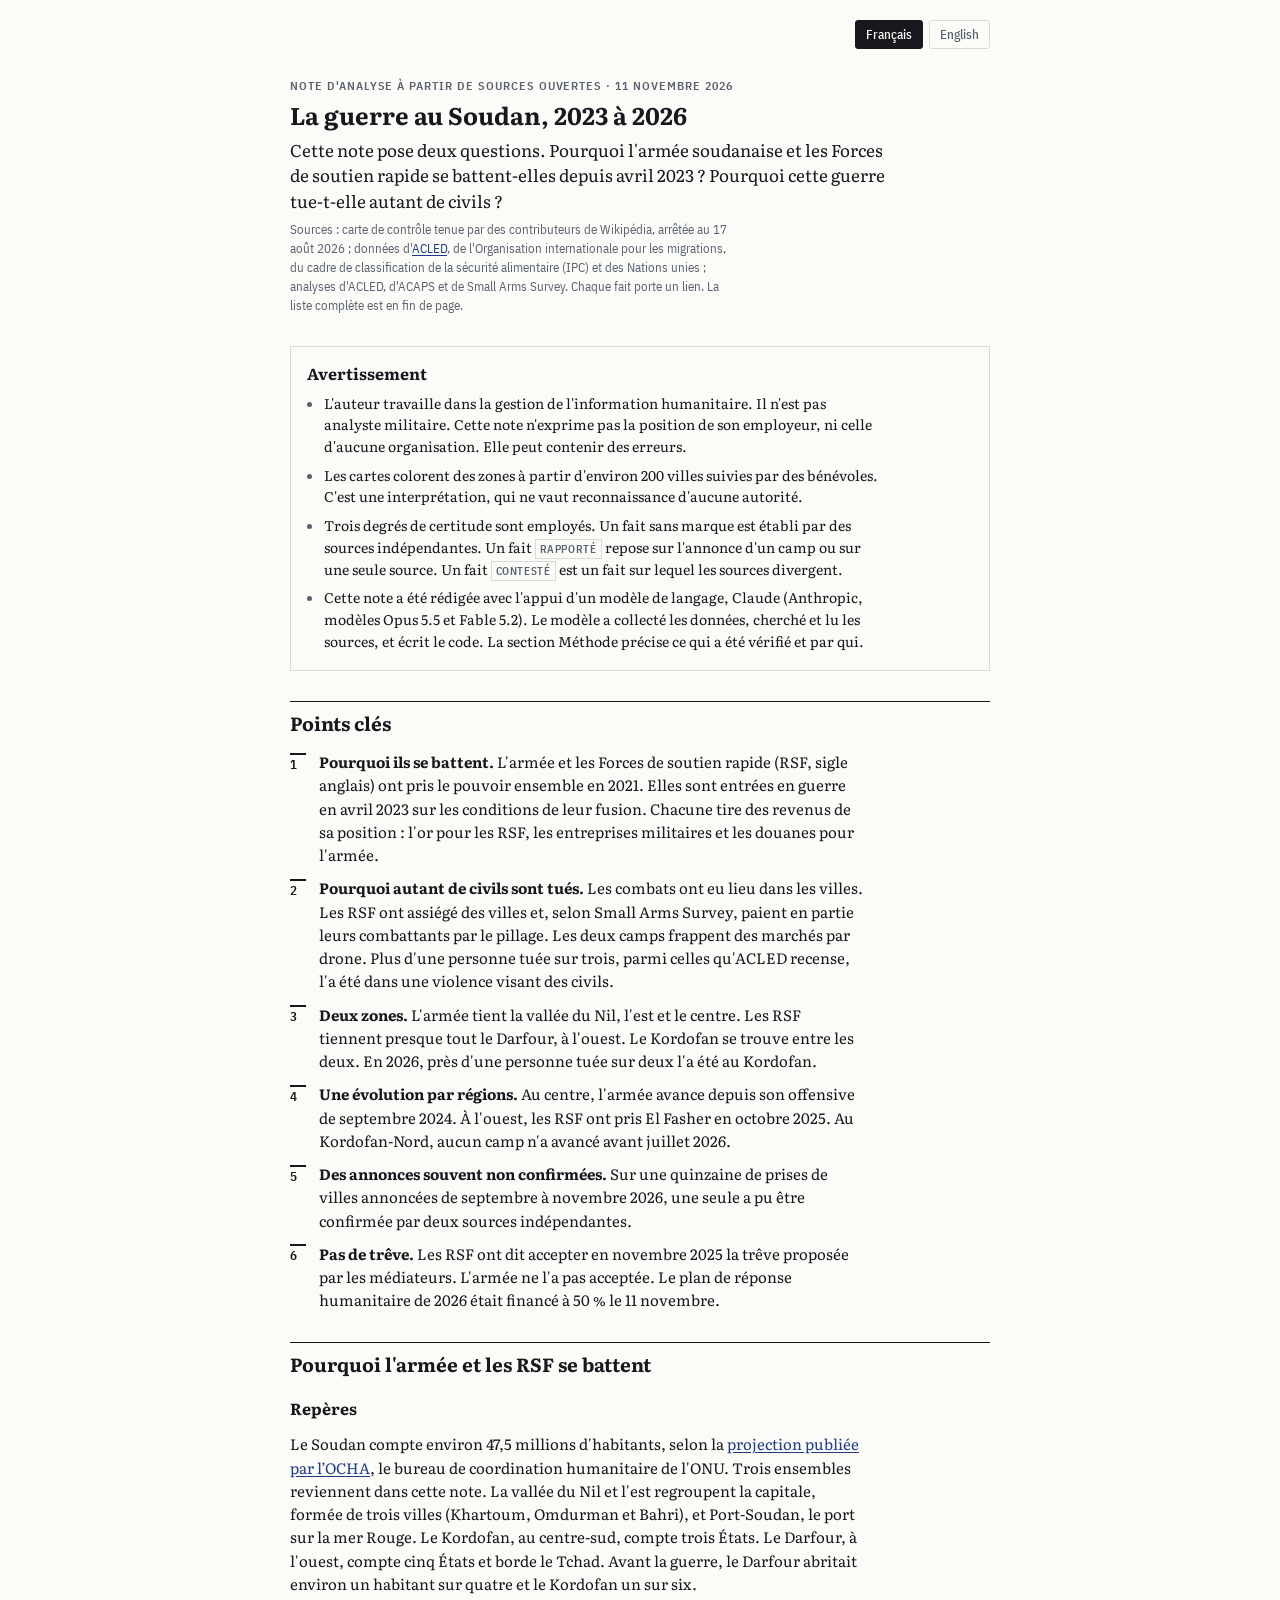
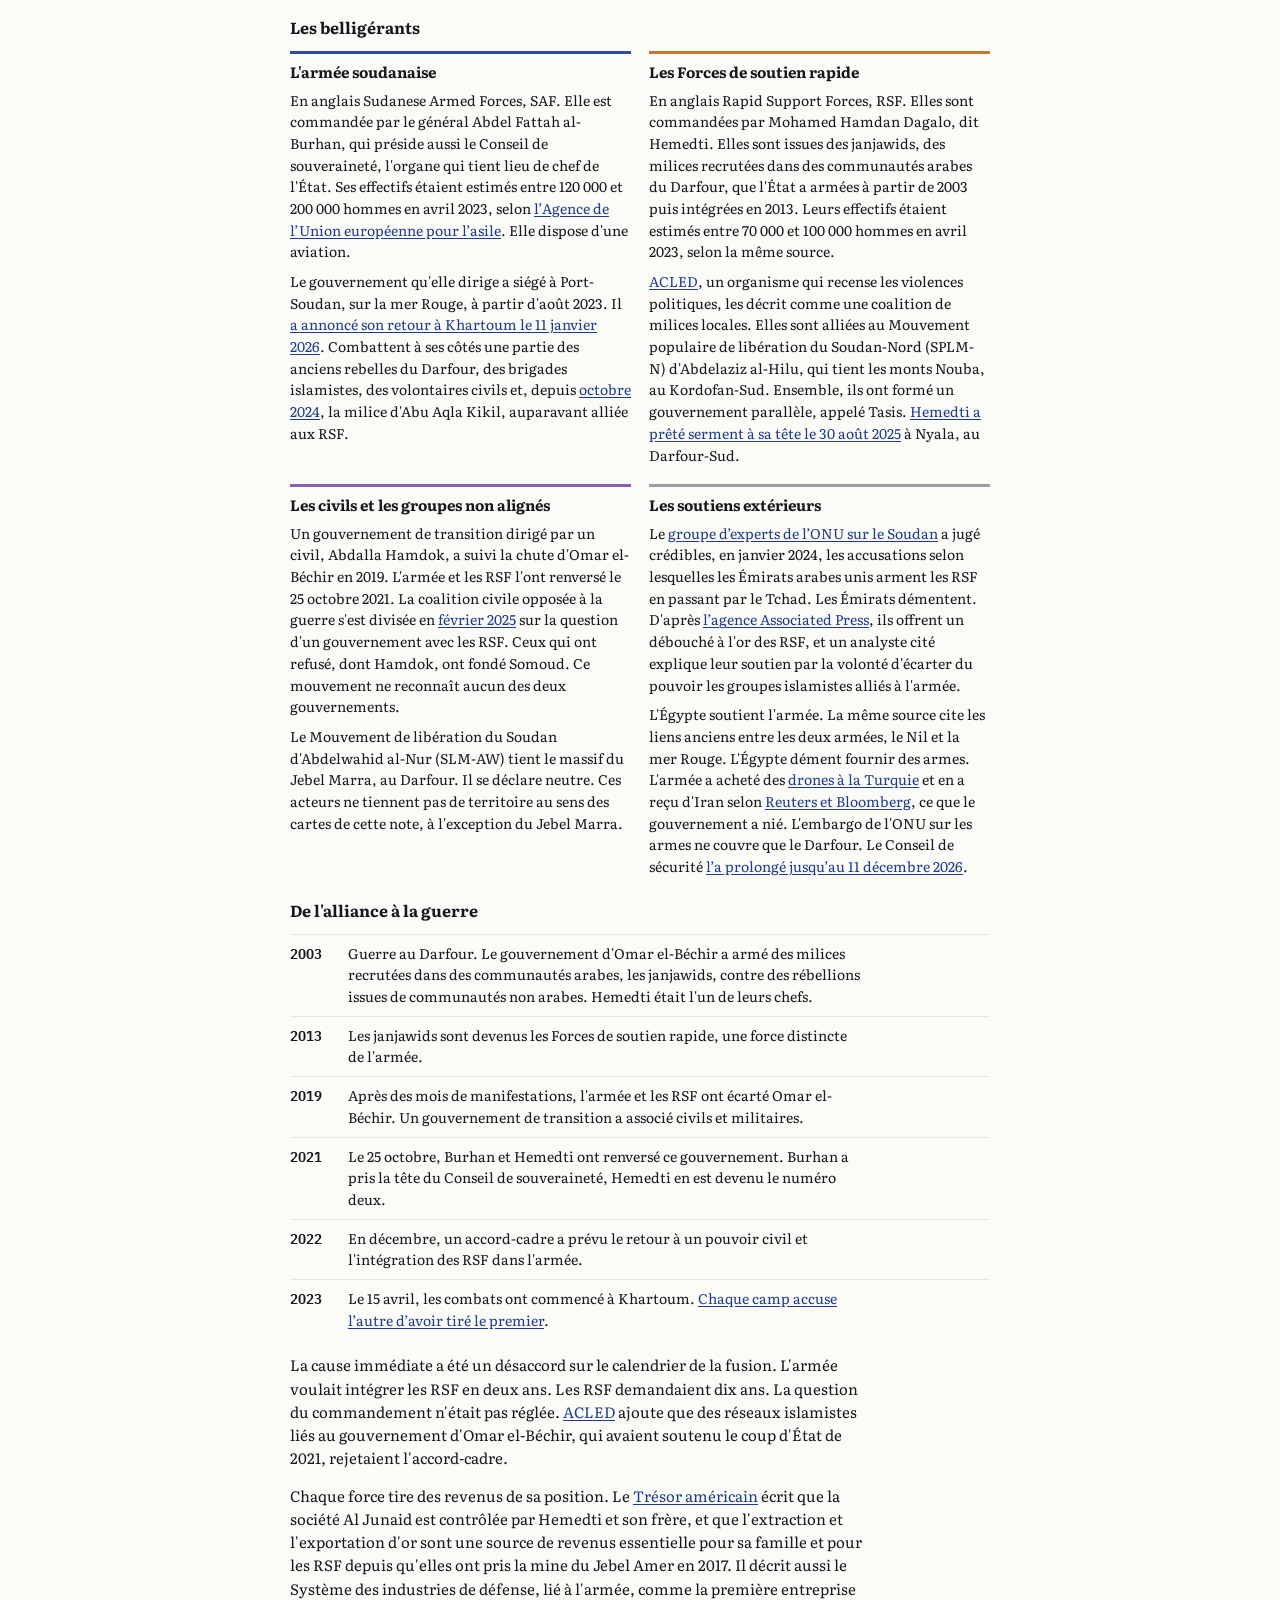
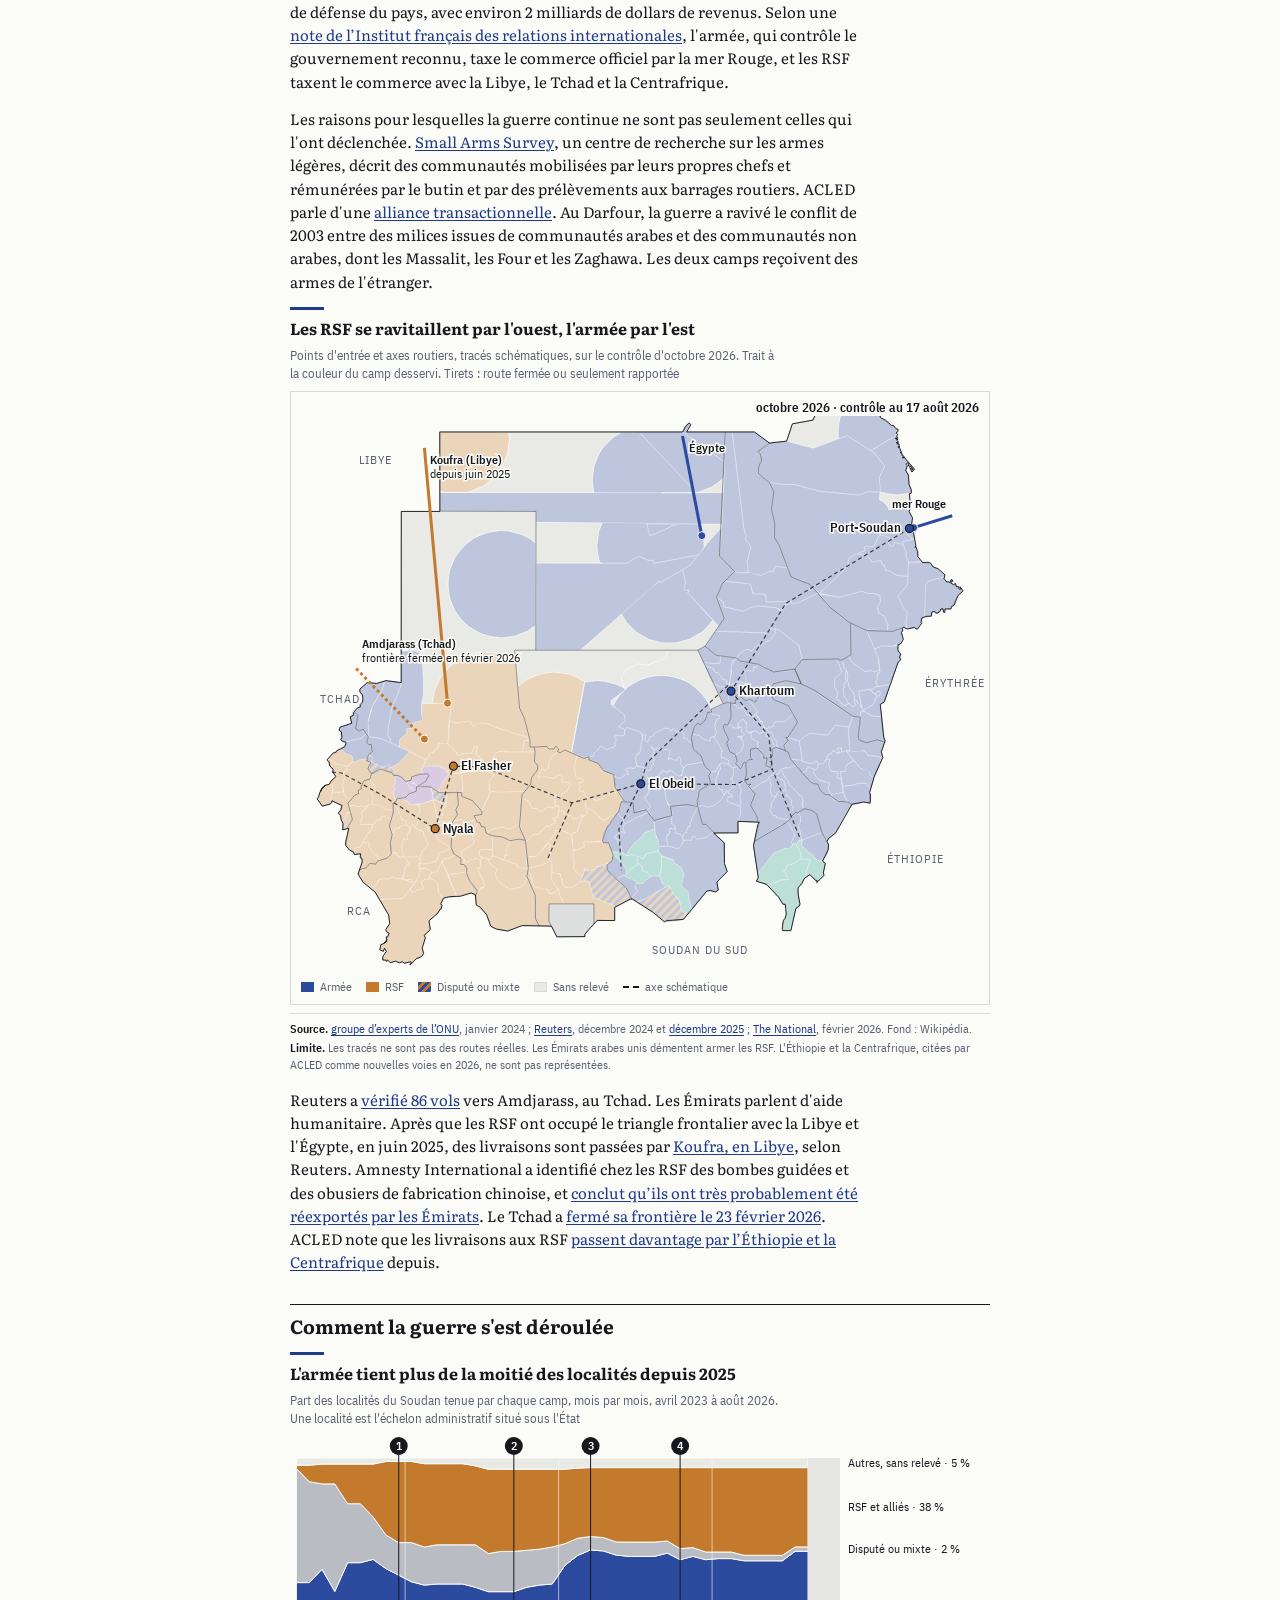
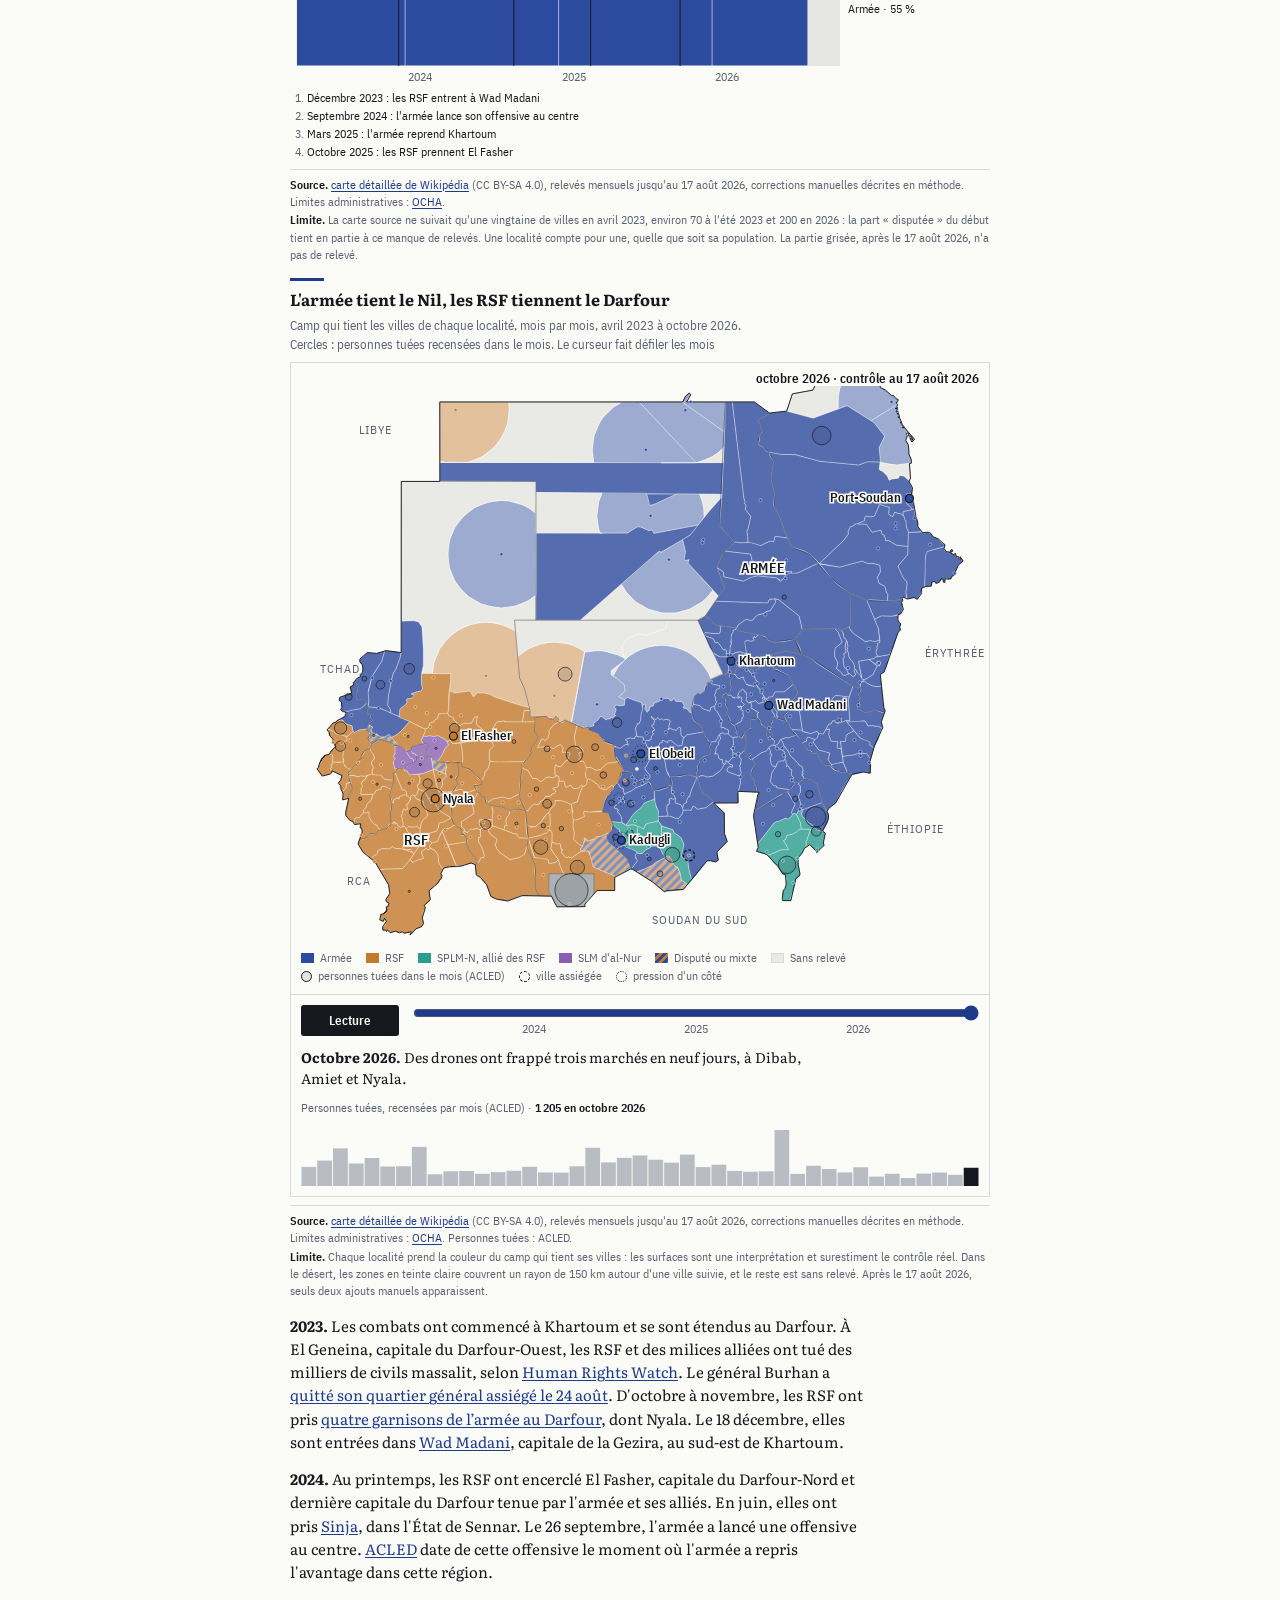
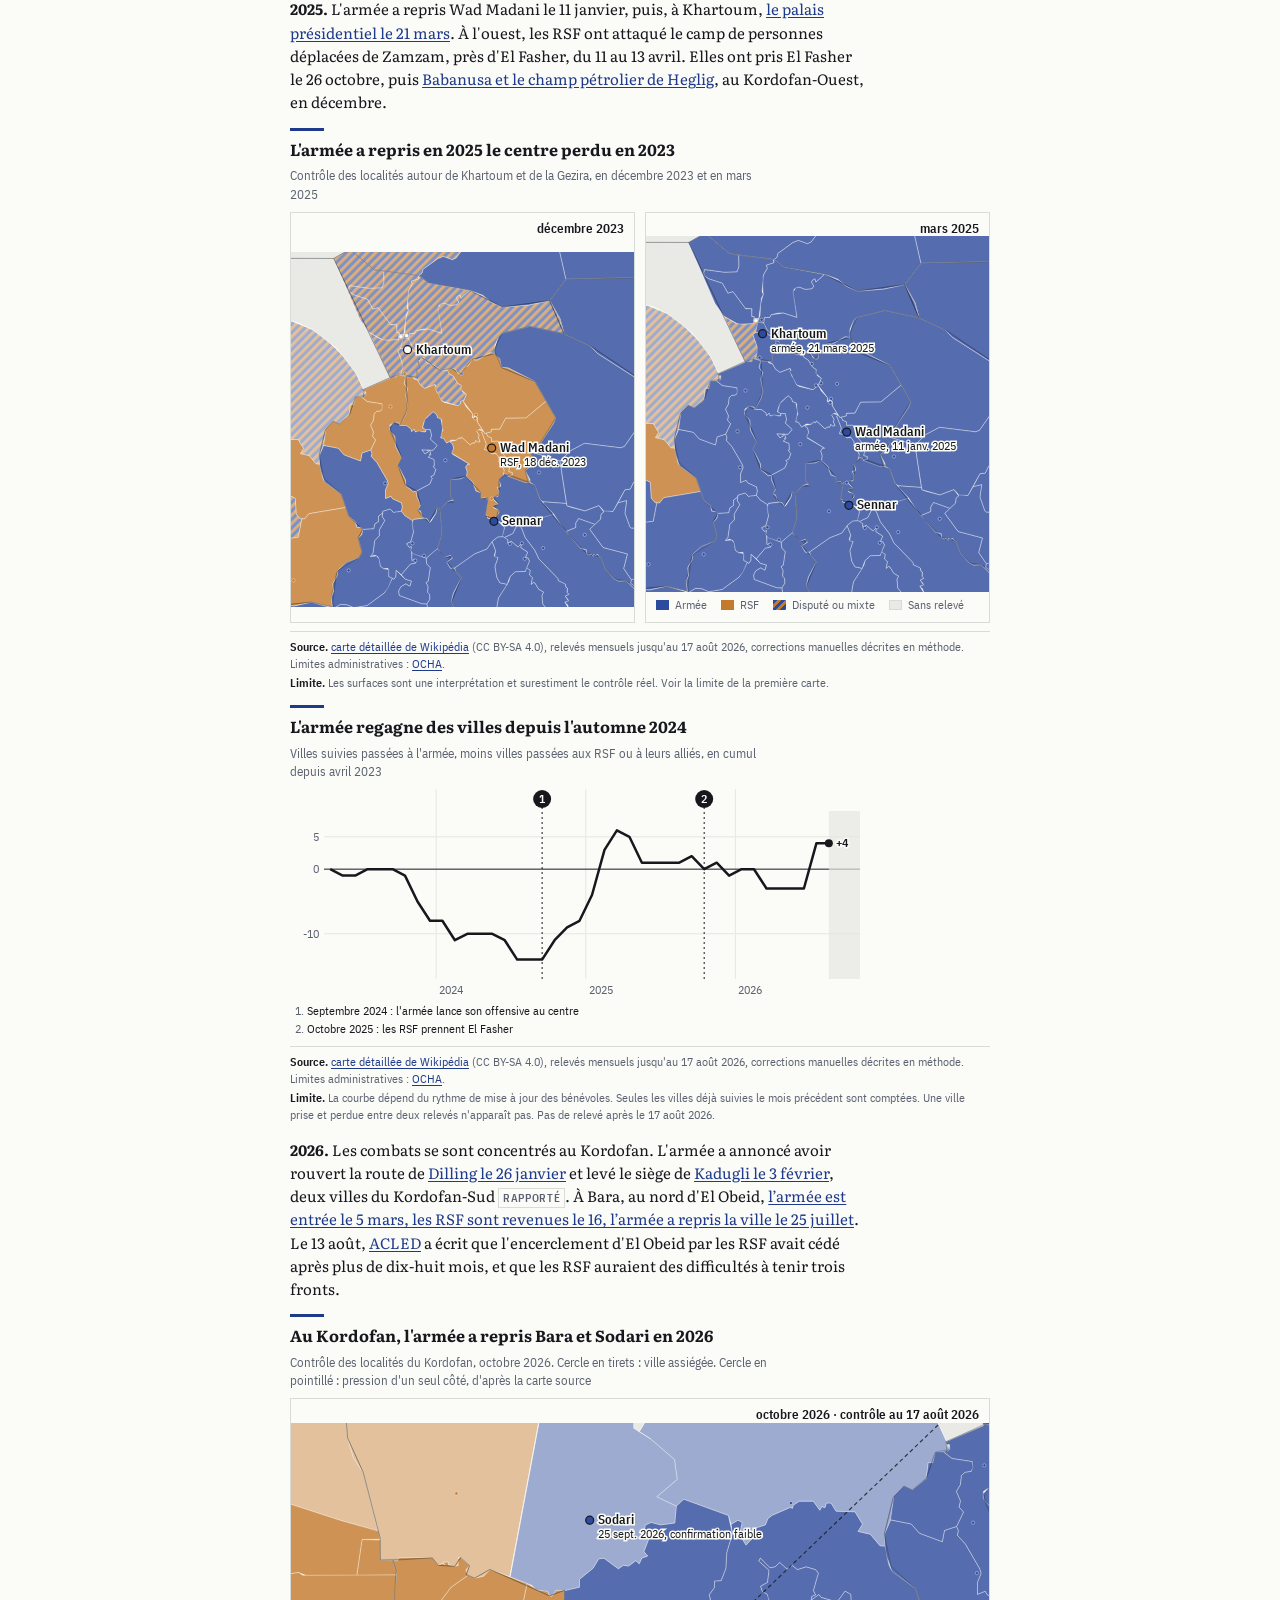
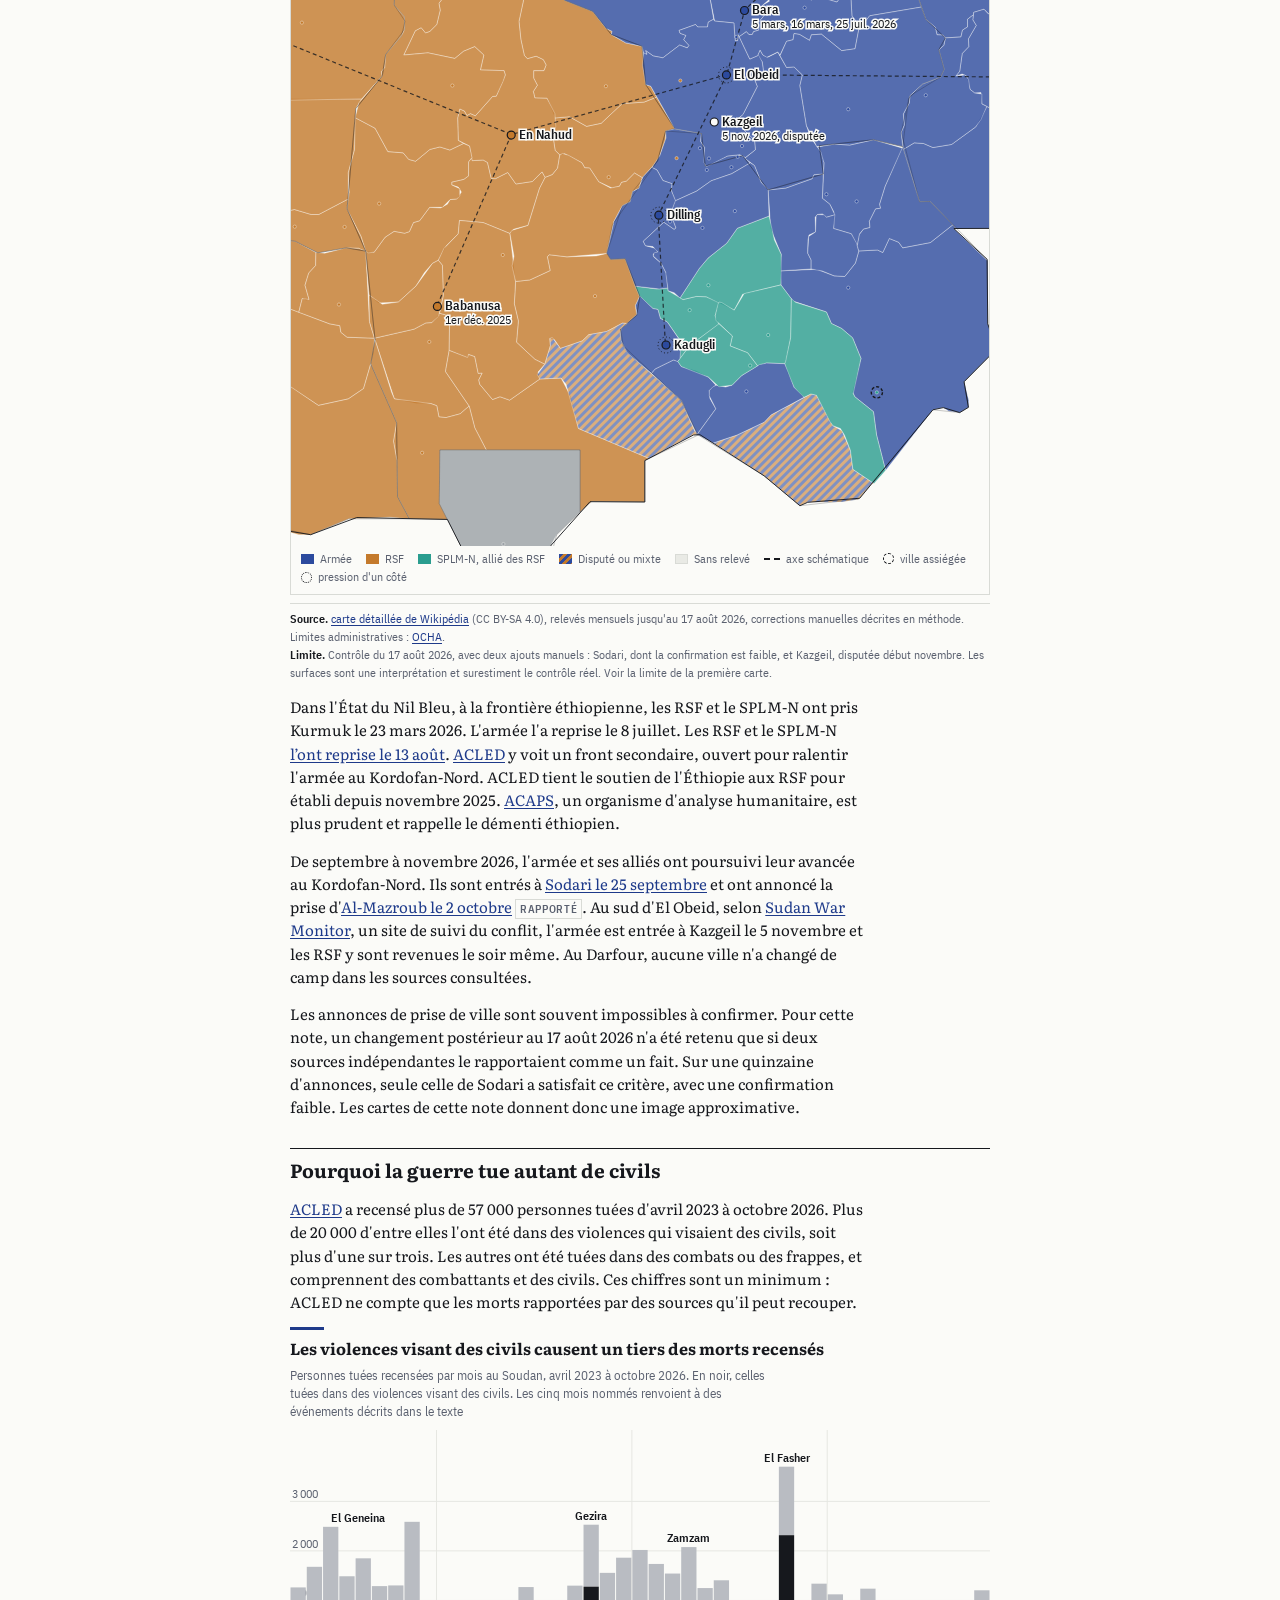
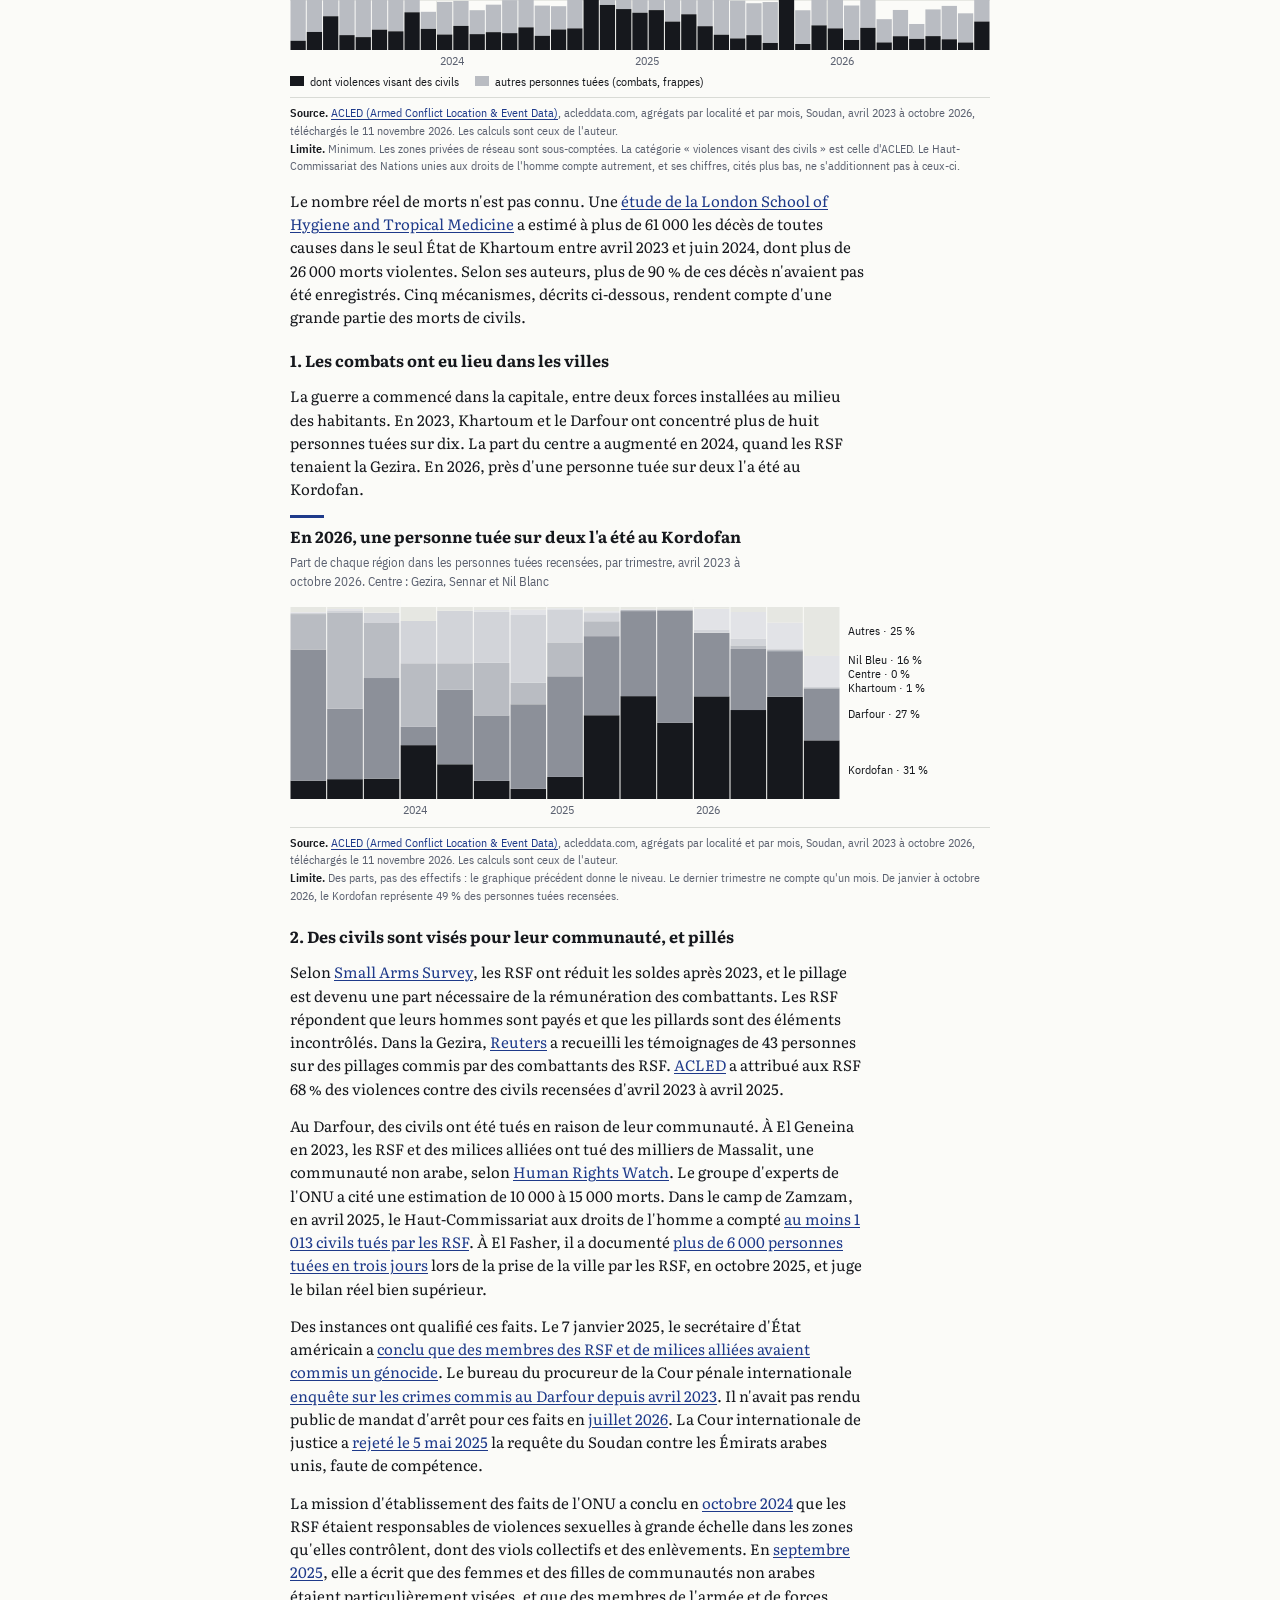
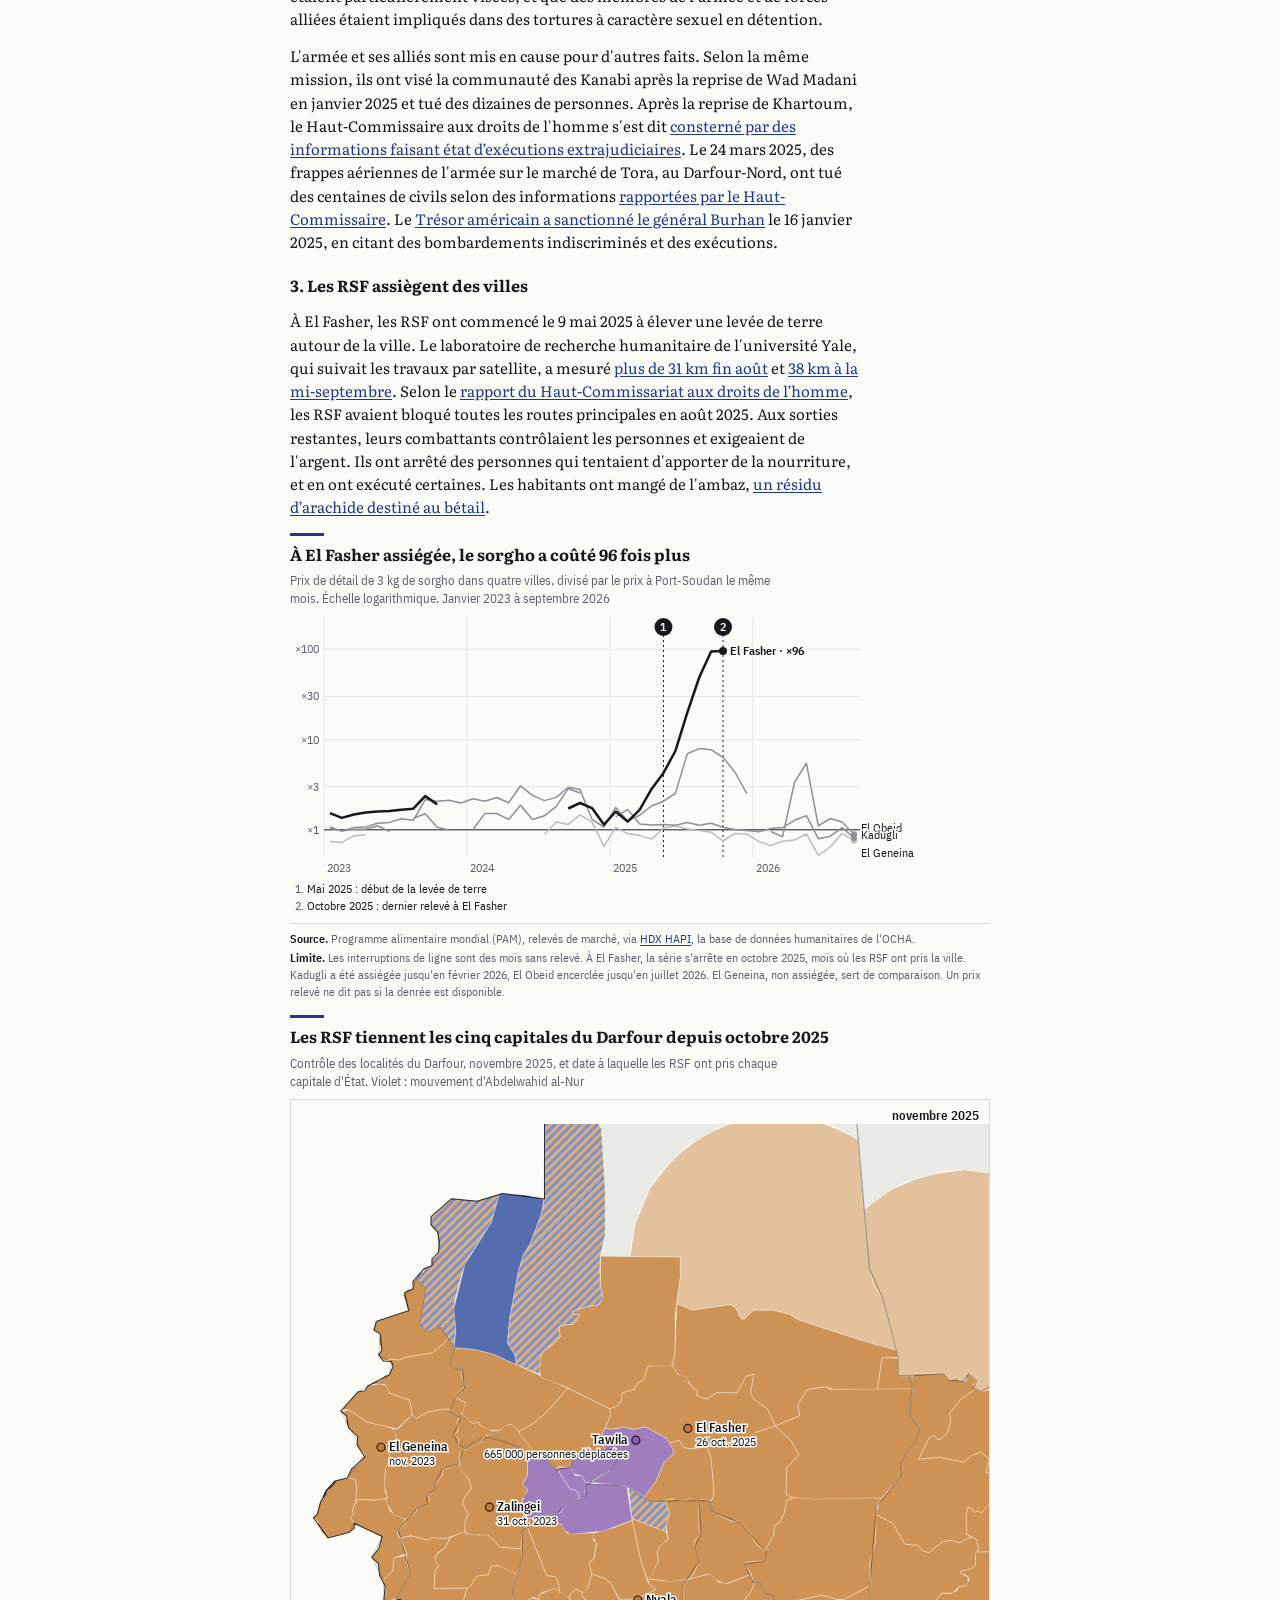
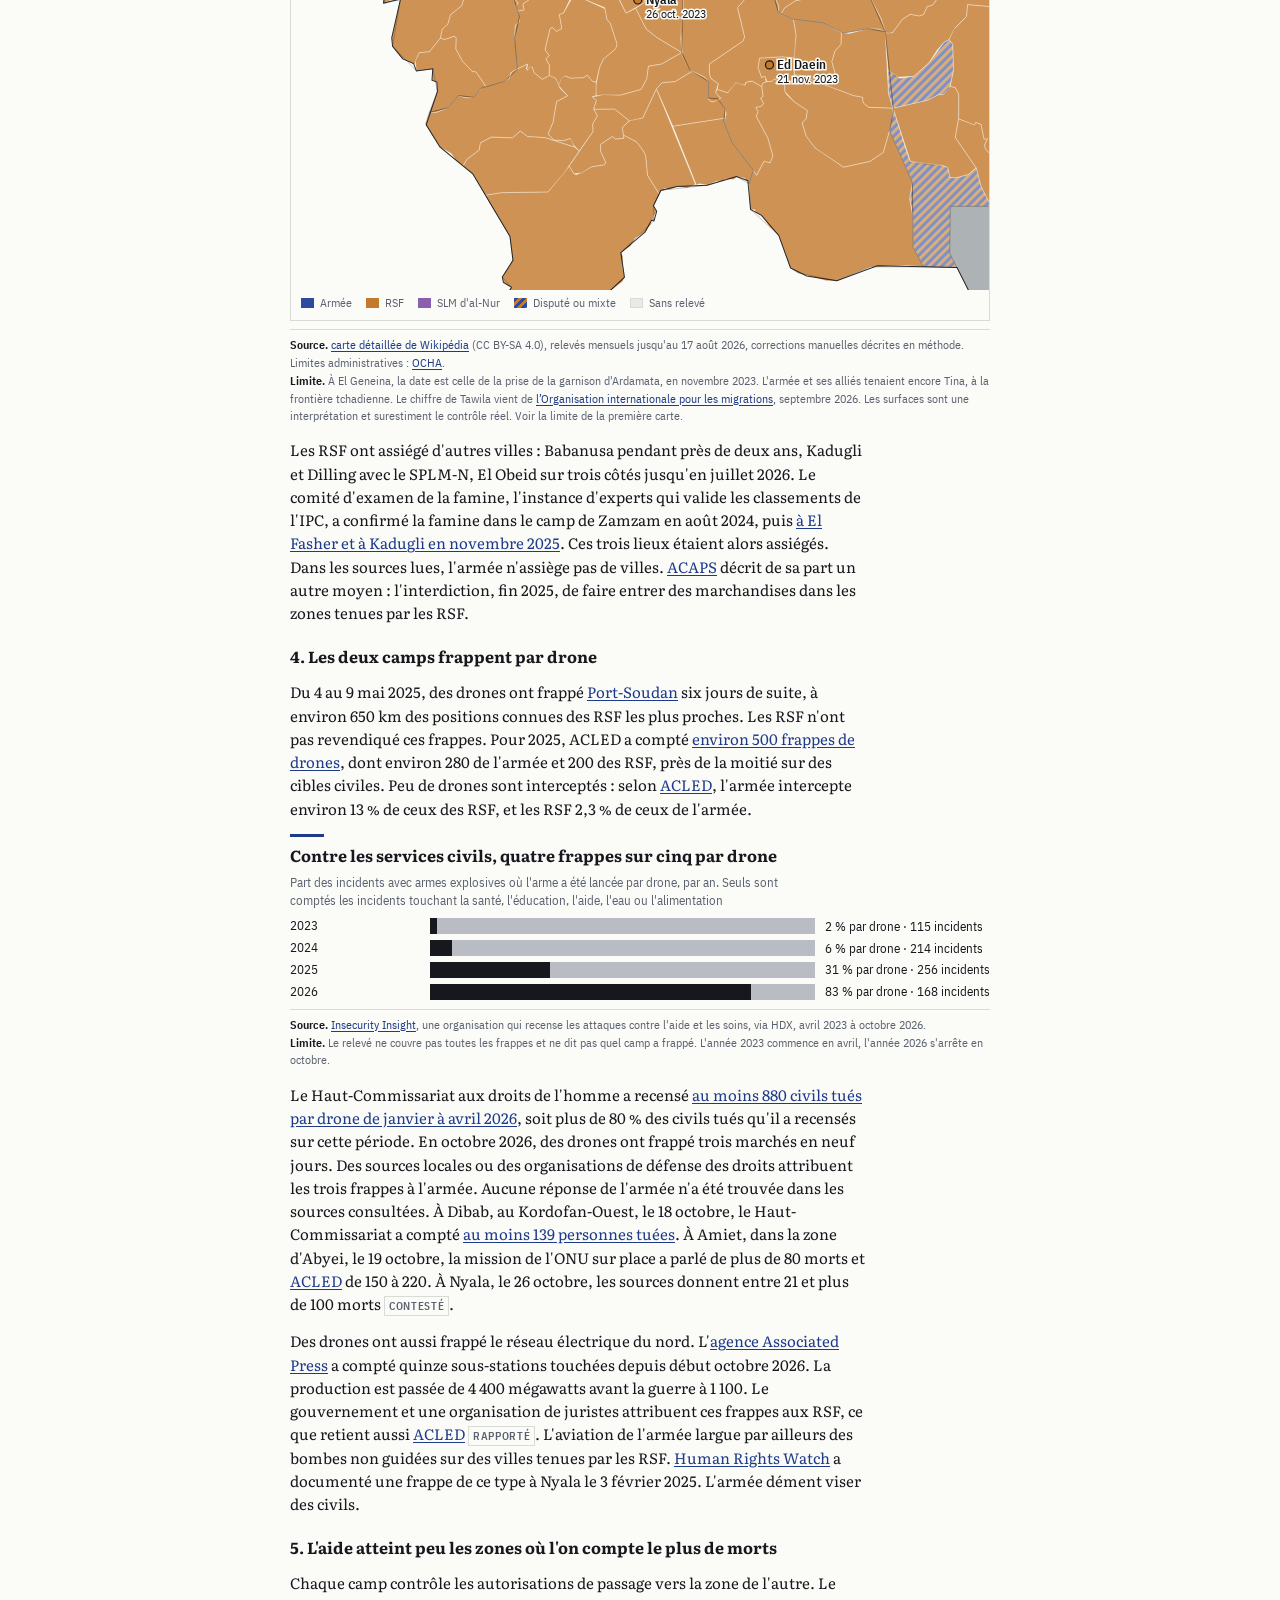
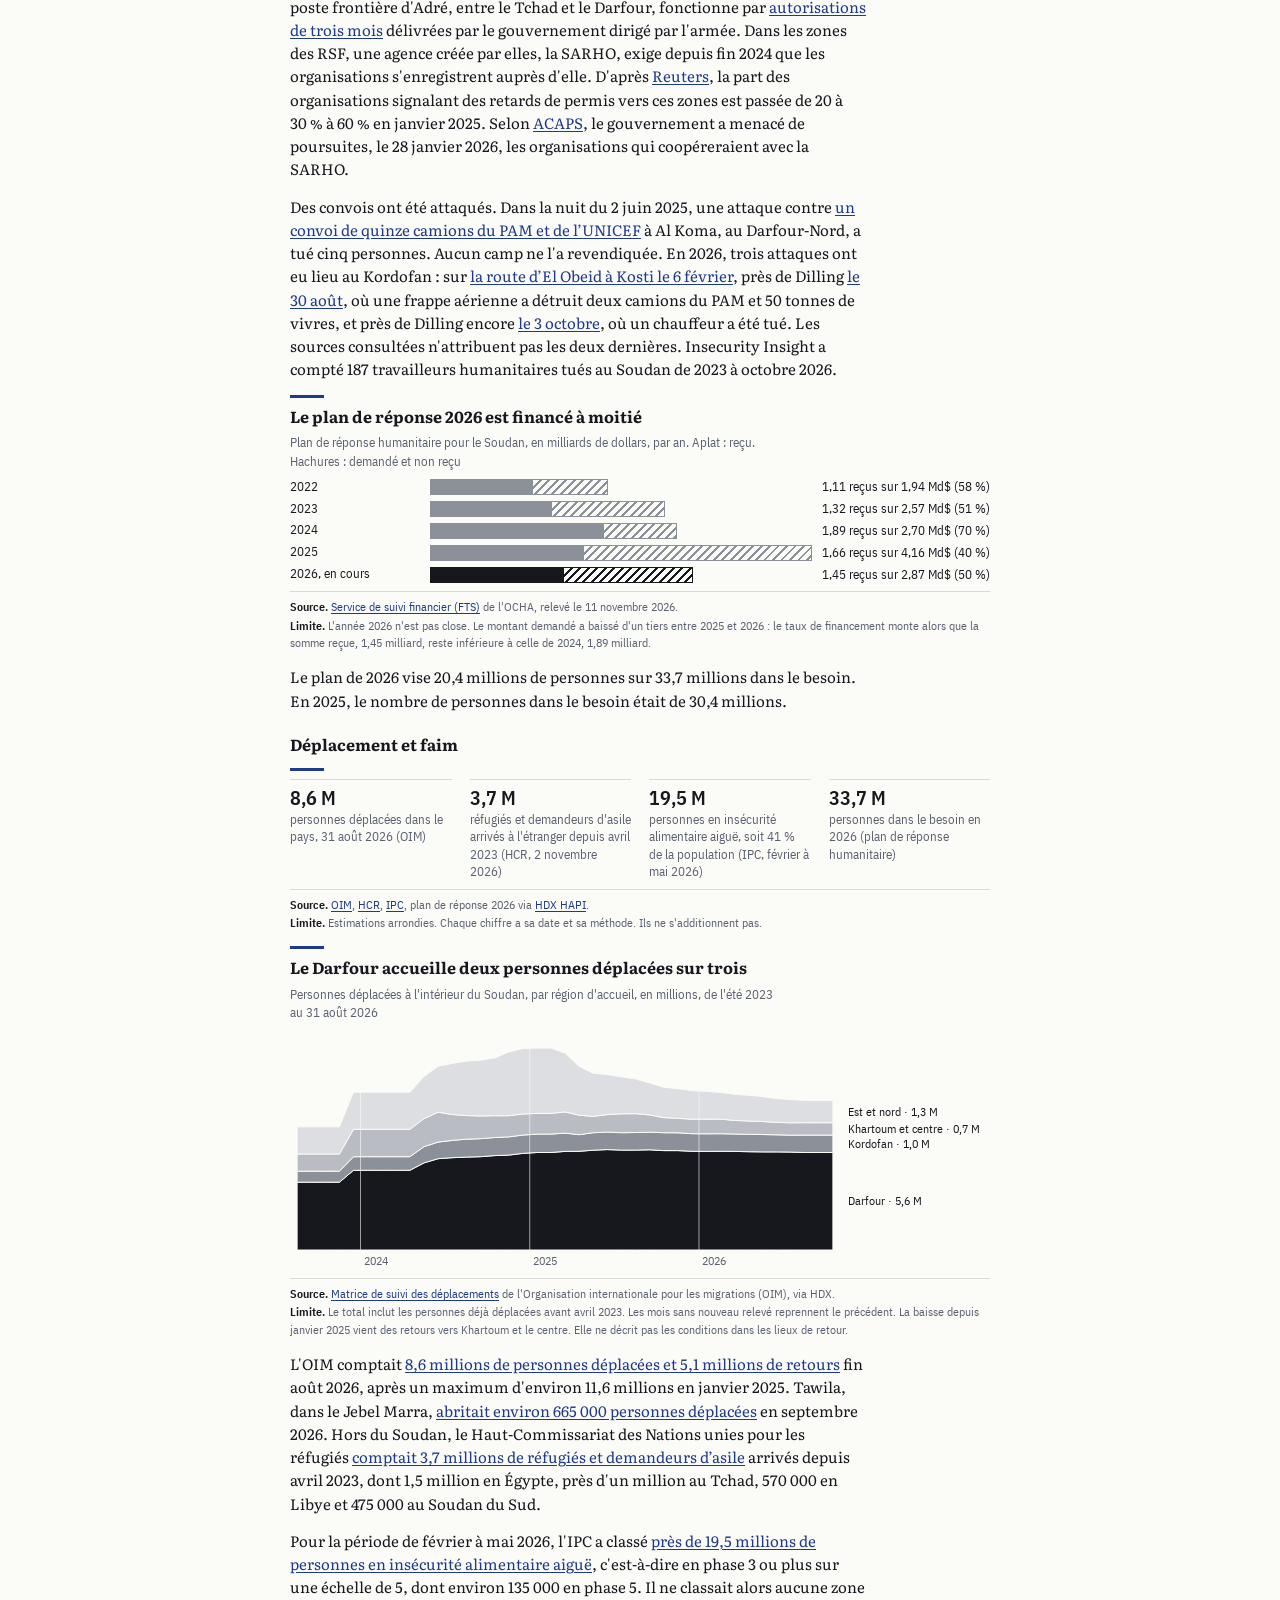
==== commit 55818a8a: "Notes réécrites après relectures, habillage Presse Co-Authored-By: Claude Fable 5.2 <noreply@anthrop" ====
--- a/sudan/index.html
+++ b/sudan/index.html
@@ -8,7 +8,7 @@
 <body>
 <title>Soudan, la guerre en cartes</title>
 <meta name="claude:viewport-fit-sides" content="cover">
-<meta name="description" content="La guerre au Soudan de 2023 à 2026 : belligérants, façon de se battre, contrôle mois par mois, déplacement, faim, accès. Sources ouvertes. FR / EN.">
+<meta name="description" content="La guerre au Soudan de 2023 à 2026 : pourquoi l’armée et les Forces de soutien rapide se battent, pourquoi tant de civils sont tués. Sources ouvertes. FR / EN.">
 <link rel="preconnect" href="https://fonts.googleapis.com">
 <link rel="stylesheet" href="https://fonts.googleapis.com/css2?family=Literata:ital,opsz,wght@0,7..72,400;0,7..72,700;1,7..72,400&family=IBM+Plex+Sans+Condensed:wght@400;500;600&display=swap">
 <style>
@@ -118,140 +118,135 @@
 code{font:400 .85em ui-monospace,Menlo,Consolas,monospace;color:var(--muted)}
 footer{display:grid;gap:6px;border-top:1px solid var(--ink);padding-top:10px;font:400 .75rem/1.45 var(--f-data);color:var(--muted)}
 footer p{max-width:none}
+.lede{font:400 1.0625rem/1.5 var(--f-text);max-width:60ch}
+h3{font-size:1rem;margin-top:8px}
+h4{font:700 .9375rem/1.3 var(--f-title);margin:0}
+.pair{display:grid;grid-template-columns:1fr 1fr;gap:10px}
+@media (max-width:620px){.pair{grid-template-columns:1fr}}
+.chartbox{min-width:0}
+.chartbox svg{display:block;max-width:100%;height:auto}
+.legend{display:flex;flex-wrap:wrap;gap:4px 16px;font:400 .75rem/1.3 var(--f-data);color:var(--ink);margin-top:4px}
+.legend span{display:inline-flex;align-items:center;gap:6px}
+.legend i{width:14px;height:10px;display:block;flex:none}
+.annl{font:400 .75rem/1.4 var(--f-data);color:var(--ink);padding-left:1.4em;gap:1px;margin-top:4px;max-width:none}
+.bar100{display:flex;height:16px;width:100%}
+.sl{flex:1 1 220px;min-width:0;display:grid;gap:2px}
+.sl input{width:100%;margin:0}
+.sl-t{position:relative;height:14px;font:400 .75rem/1 var(--f-data);color:var(--muted)}
+.sl-t span{position:absolute;transform:translateX(-50%)}
+.mini{grid-template-columns:1fr!important}
+details summary{cursor:pointer;font:500 .8125rem/1.4 var(--f-data);color:var(--accent)}
+details[open] summary{margin-bottom:8px}
+.key li::before{color:var(--ink);border-top-color:var(--ink)}
 
 </style>
 <div class="wrap" id="root" data-l="fr">
 <nav class="lang" aria-label="Langue / Language"><button type="button" id="b-fr" aria-pressed="true">Français</button><button type="button" id="b-en" aria-pressed="false">English</button></nav>
-<header><span class="L fr eyebrow" lang="fr">Note d'analyse à partir de sources ouvertes · situation au 11 novembre 2026</span><span class="L en eyebrow" lang="en">Analytical note from open sources · situation as of 11 November 2026</span><h1 class="L fr" lang="fr">La guerre au Soudan, 2023 à 2026</h1><h1 class="L en" lang="en">The war in Sudan, 2023 to 2026</h1><p class="L fr src" lang="fr">Sources principales : <a href="https://en.wikipedia.org/wiki/Module:2023_Sudanese_Clashes_detailed_map">carte de contrôle tenue par des contributeurs de Wikipedia</a>, <a href="https://data.humdata.org/dataset/sudan-acled-conflict-data">ACLED</a> (Armed Conflict Location and Event Data) pour la violence, <a href="https://data.humdata.org/dataset/sdn-iom-dtm-from-api">matrice de suivi des déplacements de l’Organisation internationale pour les migrations</a> (OIM DTM), <a href="https://data.humdata.org/dataset/sudan-acute-food-insecurity-country-data">cadre intégré de classification de la sécurité alimentaire</a> (IPC), <a href="https://fts.unocha.org/countries/212/summary/2026">service de suivi financier de l’ONU</a> (FTS), analyses d'<a href="https://acleddata.com/expert-comment/can-safs-latest-advances-reshape-sudans-war">ACLED</a>, d'<a href="https://www.acaps.org/fileadmin/Data_Product/Main_media/20260513_ACAPS_Sudan_-_Risk_analysis__2026_.pdf">ACAPS</a>, de <a href="https://smallarmssurvey.org/sites/default/files/resources/SAS-HSBA-Briefing-Paper-2025-RSF-EN.pdf">Small Arms Survey</a> et de <a href="https://sudanwarmonitor.com/p/heavy-fighting-outside-el-obeid">Sudan War Monitor</a>. Les données sont téléchargées de HDX le 11 novembre 2026. La liste complète est en fin de page.</p><p class="L en src" lang="en">Main sources: the <a href="https://en.wikipedia.org/wiki/Module:2023_Sudanese_Clashes_detailed_map">control map kept by Wikipedia contributors</a>, <a href="https://data.humdata.org/dataset/sudan-acled-conflict-data">ACLED</a> (Armed Conflict Location and Event Data) for violence, the <a href="https://data.humdata.org/dataset/sdn-iom-dtm-from-api">International Organization for Migration’s Displacement Tracking Matrix</a> (IOM DTM), the <a href="https://data.humdata.org/dataset/sudan-acute-food-insecurity-country-data">Integrated Food Security Phase Classification</a> (IPC), the <a href="https://fts.unocha.org/countries/212/summary/2026">UN Financial Tracking Service</a> (FTS), and analysis by <a href="https://acleddata.com/expert-comment/can-safs-latest-advances-reshape-sudans-war">ACLED</a>, <a href="https://www.acaps.org/fileadmin/Data_Product/Main_media/20260513_ACAPS_Sudan_-_Risk_analysis__2026_.pdf">ACAPS</a>, <a href="https://smallarmssurvey.org/sites/default/files/resources/SAS-HSBA-Briefing-Paper-2025-RSF-EN.pdf">Small Arms Survey</a> and <a href="https://sudanwarmonitor.com/p/heavy-fighting-outside-el-obeid">Sudan War Monitor</a>. Data downloaded from HDX on 11 November 2026. The full list is at the bottom of the page.</p><p class="L fr src" lang="fr">Cette note accompagne des <a href="https://www.youtube.com/watch?v=2hJkprFnzhY">notes sur un entretien consacré à la guerre en Ukraine</a>. Elle pose deux questions. Pourquoi se battent-ils ? Pourquoi cette guerre tue-t-elle autant de civils ?</p><p class="L en src" lang="en">This note is a companion to <a href="https://www.youtube.com/watch?v=2hJkprFnzhY">notes on an interview about the war in Ukraine</a>. It asks two questions. Why are they fighting? Why does this war kill so many civilians?</p></header>
-<section class="warn"><h2 class="L fr" lang="fr">Avertissement</h2><h2 class="L en" lang="en">Disclaimer</h2><ul><li class="L fr" lang="fr">L'auteur travaille dans la gestion de l'information humanitaire. Il n'est pas analyste militaire. Cette note applique à des données ouvertes la grille de lecture d'analystes qui le sont. Elle peut se tromper.</li><li class="L en" lang="en">The author works in humanitarian information management and is not a military analyst. This note applies to open data the framework of analysts who are. It may be wrong.</li><li class="L fr" lang="fr">Elle n'exprime pas la position de l'employeur de l'auteur, ni d'aucune organisation. Nommer les belligérants et colorer une carte ne vaut reconnaissance de rien.</li><li class="L en" lang="en">It does not express the position of the author's employer or of any organisation. Naming the belligerents and colouring a map recognises nothing.</li><li class="L fr" lang="fr">Le contrôle territorial vient d'une carte tenue par des bénévoles. Elle suit environ 200 lieux et non des lignes de front. Les zones colorées sont une interprétation. Les premiers mois de 2023 reposent sur une vingtaine de villes.</li><li class="L en" lang="en">Territorial control comes from a map kept by volunteers. It tracks about 200 places, not front lines. The coloured areas are an interpretation. The first months of 2023 rest on about twenty towns.</li><li class="L fr" lang="fr">Les deux camps annoncent plus qu'ils ne tiennent. Trois degrés de certitude sont employés. Un fait sans marque est établi par des sources indépendantes. Un fait <span class='tag'>rapporté</span> repose sur la parole d'un camp ou sur une seule source. Un fait <span class='tag'>contesté</span> oppose des sources qui divergent.</li><li class="L en" lang="en">Both sides announce more than they hold. Three degrees of certainty are used. A fact with no mark is established by independent sources. A <span class='tag'>reported</span> fact rests on one side's word or on a single source. A <span class='tag'>contested</span> fact sets sources against each other.</li><li class="L fr" lang="fr">Les morts recensés par ACLED sont un minimum. Personne ne connaît le nombre réel. Les chiffres de déplacement, de faim et de financement sont ceux des agences qui les publient, à la date indiquée.</li><li class="L en" lang="en">Deaths recorded by ACLED are a minimum. Nobody knows the real number. Figures for displacement, hunger and funding are those of the agencies that publish them, at the date given.</li><li class="L fr" lang="fr">Les affirmations datées ou chiffrées ont été vérifiées en ligne le 11 novembre 2026 et portent un lien. Certains articles, dont ceux du Sudan Tribune, n'ont pu être lus qu'en extrait. Ce qui n'a pas pu être vérifié a été retiré.</li><li class="L en" lang="en">Dated or numerical claims were checked online on 11 November 2026 and carry a link. Some articles, including Sudan Tribune's, could only be read as excerpts. What could not be verified was removed.</li><li class="L fr" lang="fr">Transparence : note rédigée avec l'appui d'un modèle de langage, Claude (Anthropic, modèles Opus 5.5 et Fable 5.2), qui a aussi collecté les données, vérifié les sources et écrit le code des cartes.</li><li class="L en" lang="en">Transparency: note written with the support of a large language model, Claude (Anthropic, Opus 5.5 and Fable 5.2 models), which also collected the data, checked the sources and wrote the map code.</li></ul></section>
-<section><div class="chap"><h2 class="L fr" lang="fr">Les belligérants</h2><h2 class="L en" lang="en">The belligerents</h2></div><div class="sides"><div class="side s-saf"><h3 class="L fr" lang="fr">L'armée soudanaise (SAF)</h3><h3 class="L en" lang="en">The Sudanese Armed Forces (SAF)</h3><p class="L fr" lang="fr">Chef : le général Abdel Fattah al-Burhan, qui préside aussi le Conseil de souveraineté. Une armée de métier, centralisée, avec des officiers, des usines d'armement, une aviation et un port. Son gouvernement siège à Port-Soudan depuis août 2023 et <a href="https://www.aljazeera.com/news/2026/1/11/sudan-announces-governments-return-to-khartoum-from-wartime-capital">a annoncé son retour à Khartoum le 11 janvier 2026</a>.</p><p class="L en" lang="en">Leader: General Abdel Fattah al-Burhan, who also chairs the Sovereignty Council. A professional, centralised army with an officer corps, arms factories, an air force and a port. Its government has sat in Port Sudan since August 2023 and <a href="https://www.aljazeera.com/news/2026/1/11/sudan-announces-governments-return-to-khartoum-from-wartime-capital">announced its return to Khartoum on 11 January 2026</a>.</p><p class="L fr" lang="fr">Avec elle : une partie des anciens rebelles du Darfour, réunis dans la Force conjointe (Minni Minnawi, Jibril Ibrahim), des brigades islamistes dont al-Baraa ibn Malik, que Washington a classée terroriste en mars 2026, des civils mobilisés et, depuis <a href="https://sudantribune.com/article/293682">octobre 2024</a>, le Bouclier du Soudan d'Abu Aqla Kikil, passé des RSF à l'armée. <a href="https://euaa.europa.eu/coi/sudan/2025/security-situation/12-actors-conflict/121-major-state-and-non-state-armed-groups">Synthèse de l’agence européenne de l’asile</a>.</p><p class="L en" lang="en">With it: some of the former Darfur rebels, grouped in the Joint Force (Minni Minnawi, Jibril Ibrahim), Islamist brigades including al-Baraa ibn Malik, which Washington designated as terrorist in March 2026, mobilised civilians and, since <a href="https://sudantribune.com/article/293682">October 2024</a>, Abu Aqla Kikil's Sudan Shield, which crossed over from the RSF. <a href="https://euaa.europa.eu/coi/sudan/2025/security-situation/12-actors-conflict/121-major-state-and-non-state-armed-groups">EU Asylum Agency overview</a>.</p></div><div class="side s-rsf"><h3 class="L fr" lang="fr">Les Forces de soutien rapide (RSF)</h3><h3 class="L en" lang="en">The Rapid Support Forces (RSF)</h3><p class="L fr" lang="fr">Chef : Mohamed Hamdan Dagalo, dit Hemedti. Les RSF descendent des milices arabes du Darfour, les janjawids, que l'État a armées à partir de 2003 puis régularisées en 2013. <a href="https://acleddata.com/report/two-years-war-sudan-how-saf-gaining-upper-hand">ACLED</a> les décrit comme une coalition de milices locales, où chacun obéit d'abord à son chef direct.</p><p class="L en" lang="en">Leader: Mohamed Hamdan Dagalo, known as Hemedti. The RSF descend from the Arab militias of Darfur, the Janjaweed, which the state armed from 2003 and formalised in 2013. <a href="https://acleddata.com/report/two-years-war-sudan-how-saf-gaining-upper-hand">ACLED</a> describes them as a coalition of local militias in which each man answers first to his direct commander.</p><p class="L fr" lang="fr">Avec elles : le SPLM-N d'Abdelaziz al-Hilu, qui tient les monts Nouba. Ensemble ils ont formé un gouvernement parallèle, Tasis. <a href="https://english.alarabiya.net/News/middle-east/2025/08/30/rsf-s-hemedti-sworn-in-as-head-of-parallel-sudanese-government">Hemedti a prêté serment à Nyala le 30 août 2025</a>, al-Hilu est son adjoint.</p><p class="L en" lang="en">With them: Abdelaziz al-Hilu's SPLM-N, which holds the Nuba Mountains. Together they formed a parallel government, Tasis. <a href="https://english.alarabiya.net/News/middle-east/2025/08/30/rsf-s-hemedti-sworn-in-as-head-of-parallel-sudanese-government">Hemedti was sworn in at Nyala on 30 August 2025</a>, with al-Hilu as deputy.</p></div><div class="side s-slm"><h3 class="L fr" lang="fr">Ceux qui ne sont d'aucun camp</h3><h3 class="L en" lang="en">Those on neither side</h3><p class="L fr" lang="fr">Le mouvement d'Abdelwahid al-Nur (SLM-AW) tient le Jebel Marra, au Darfour, et se dit neutre. Des centaines de milliers de déplacés d'El Fasher s'y sont réfugiés, à Tawila surtout.</p><p class="L en" lang="en">Abdelwahid al-Nur's movement (SLM-AW) holds Jebel Marra in Darfur and calls itself neutral. Hundreds of thousands of people displaced from El Fasher have taken refuge there, mostly in Tawila.</p><p class="L fr" lang="fr">Les civils qui avaient renversé Omar el-Béchir en 2019 n'ont pas d'armée. Ils n'apparaissent sur aucune carte de contrôle, y compris celle-ci.</p><p class="L en" lang="en">The civilians who brought down Omar al-Bashir in 2019 have no army. They appear on no control map, this one included.</p></div><div class="side s-oth"><h3 class="L fr" lang="fr">Les parrains</h3><h3 class="L en" lang="en">The backers</h3><p class="L fr" lang="fr">Les Émirats arabes unis sont accusés d'armer les RSF par le Tchad, la Libye et la Somalie. Le <a href="https://sudanwarmonitor.com/p/full-text-un-panel-of-experts-report">groupe d’experts de l’ONU</a> a jugé ces accusations crédibles en janvier 2024. Abou Dhabi dément et parle de vols humanitaires.</p><p class="L en" lang="en">The United Arab Emirates is accused of arming the RSF through Chad, Libya and Somalia. The <a href="https://sudanwarmonitor.com/p/full-text-un-panel-of-experts-report">UN Panel of Experts</a> found the accusations credible in January 2024. Abu Dhabi denies it and speaks of relief flights.</p><p class="L fr" lang="fr">L'armée s'appuie sur l'Égypte, achète des <a href="https://www.turkishminute.com/2025/03/08/turkeys-baykar-sent-120-mln-in-drones-and-missiles-to-sudanese-army-report/">drones à la Turquie</a> et en a reçu d'Iran selon <a href="https://www.nbcnews.com/news/world/iran-drones-sudan-civil-war-army-rapid-support-forces-army-rcna147138">Reuters et Bloomberg</a>, ce que Khartoum a nié. Les quatre médiateurs du «&nbsp;Quad&nbsp;» comptent donc deux parrains, un dans chaque camp.</p><p class="L en" lang="en">The army leans on Egypt, buys <a href="https://www.turkishminute.com/2025/03/08/turkeys-baykar-sent-120-mln-in-drones-and-missiles-to-sudanese-army-report/">drones from Turkey</a> and received some from Iran according to <a href="https://www.nbcnews.com/news/world/iran-drones-sudan-civil-war-army-rapid-support-forces-army-rcna147138">Reuters and Bloomberg</a>, which Khartoum denied. Two of the four 'Quad' mediators are backers, one on each side.</p></div></div></section>
-<section><div class="chap"><h2 class="L fr" lang="fr">Points clés</h2><h2 class="L en" lang="en">Key points</h2></div><ol class="key"><li class="L fr" lang="fr">Pourquoi ils se battent. L'armée et les Forces de soutien rapide ont pris le pouvoir ensemble en 2021. Elles se battent depuis 2023 pour savoir laquelle des deux absorbera l'autre. Aucune ne défend un programme. Chacune défend sa place dans l'État et les revenus qui vont avec.</li><li class="L en" lang="en">Why they fight. The army and the Rapid Support Forces took power together in 2021. Since 2023 they have been fighting over which will absorb the other. Neither defends a programme. Each defends its place in the state and the revenue that goes with it.</li><li class="L fr" lang="fr">Pourquoi autant de civils meurent. La guerre se mène dans les villes, par le siège et par le drone. Les combattants des RSF sont payés en butin. Plus d'un mort recensé sur trois a été tué dans une violence qui visait des civils.</li><li class="L en" lang="en">Why so many civilians die. The war is fought in towns, by siege and by drone. RSF fighters are paid in loot. More than one recorded death in three came from violence that targeted civilians.</li><li class="L fr" lang="fr">Le pays est coupé en deux. L'armée tient le Nil, l'est et le centre. Les RSF tiennent presque tout le Darfour. Le Kordofan, entre les deux, est le théâtre où la guerre se joue en 2026.</li><li class="L en" lang="en">The country is cut in two. The army holds the Nile, the east and the centre. The RSF holds almost all of Darfur. Kordofan, in between, is where the war is being decided in 2026.</li><li class="L fr" lang="fr">L'initiative a changé de camp par étapes. Au centre, l'armée a pris le dessus dès son offensive de septembre 2024. À l'ouest, les RSF ont avancé jusqu'en décembre 2025. Au Kordofan-Nord, l'impasse a duré jusqu'en juillet 2026. Les RSF ont répondu en ouvrant un front sur le Nil Bleu.</li><li class="L en" lang="en">The initiative changed hands in stages. In the centre the army gained the upper hand with its September 2024 offensive. In the west the RSF kept advancing until December 2025. In North Kordofan the stalemate lasted until July 2026. The RSF answered by opening a front in Blue Nile.</li><li class="L fr" lang="fr">Une ville tombe quand ses routes sont coupées. Le siège est la méthode ordinaire des RSF. L'armée, elle, bloque les marchandises et les permis. À El Fasher en octobre 2025, le mois de la chute, trois kilos de sorgho coûtaient près de cent fois le prix de Port-Soudan.</li><li class="L en" lang="en">A town falls when its roads are cut. Siege is the RSF's ordinary method. The army blocks goods and permits instead. In El Fasher in October 2025, the month it fell, three kilos of sorghum cost nearly a hundred times the Port Sudan price.</li><li class="L fr" lang="fr">En 2026, le drone a remplacé la colonne de pick-up comme arme qui tue le plus de civils. Selon le Haut-Commissariat aux droits de l'homme, plus de 80&nbsp;% des morts civils recensés de janvier à avril 2026.</li><li class="L en" lang="en">In 2026 the drone replaced the pick-up column as the weapon that kills most civilians. According to the UN human rights office, more than 80% of recorded civilian deaths from January to April 2026.</li><li class="L fr" lang="fr">Chaque camp revendique plus qu'il ne tient. Bara a changé de main trois fois en 2026, Kurmuk aussi. Un seul changement de camp postérieur à août 2026 a pu être confirmé par deux sources.</li><li class="L en" lang="en">Each side claims more than it holds. Bara changed hands three times in 2026, and so did Kurmuk. Only one change of control after August 2026 could be confirmed by two sources.</li><li class="L fr" lang="fr">Les régions où l'on se bat sont celles où la faim est la plus grave et où l'aide passe le moins. Le plan de réponse 2026 est financé à moitié.</li><li class="L en" lang="en">The regions where the fighting is are those where hunger is worst and aid gets through least. The 2026 response plan is half funded.</li><li class="L fr" lang="fr">Aucune trêve n'est en vigueur. Les deux camps sont réapprovisionnés de l'extérieur, et chacun pense que la prochaine saison sèche lui sera favorable.</li><li class="L en" lang="en">No truce is in force. Both sides are resupplied from outside, and each thinks the next dry season will go its way.</li></ol></section>
-<section><div class="chap"><h3 class="L fr" lang="fr">Pourquoi ils se battent</h3><h3 class="L en" lang="en">Why they fight</h3></div>
-<div class="tl"><div class="tl-y"><b>2003</b><div><p class="L fr" lang="fr">Guerre du Darfour. Khartoum arme des milices arabes, les janjawids, contre les rébellions. Hemedti est l'un de leurs chefs.</p><p class="L en" lang="en">War in Darfur. Khartoum arms Arab militias, the Janjaweed, against the rebellions. Hemedti is one of their commanders.</p></div></div><div class="tl-y"><b>2013</b><div><p class="L fr" lang="fr">Les janjawids deviennent les Forces de soutien rapide. Le régime s'en sert comme d'une garde contre sa propre armée.</p><p class="L en" lang="en">The Janjaweed become the Rapid Support Forces. The regime uses them as a guard against its own army.</p></div></div><div class="tl-y"><b>2019</b><div><p class="L fr" lang="fr">Après des mois de manifestations, l'armée et les RSF renversent ensemble Omar el-Béchir. Un gouvernement de transition associe civils et militaires.</p><p class="L en" lang="en">After months of protests, the army and the RSF together remove Omar al-Bashir. A transitional government pairs civilians with the military.</p></div></div><div class="tl-y"><b>2021</b><div><p class="L fr" lang="fr">Le 25 octobre, Burhan et Hemedti renversent ensemble ce gouvernement. Il ne reste que deux hommes armés au sommet de l'État.</p><p class="L en" lang="en">On 25 October Burhan and Hemedti together overthrow that government. Two armed men are left at the top of the state.</p></div></div><div class="tl-y"><b>2022</b><div><p class="L fr" lang="fr">L'accord-cadre de décembre prévoit le retour des civils et l'intégration des RSF dans l'armée. L'armée veut la faire en deux ans, les RSF en dix. La question de savoir qui commanderait reste ouverte.</p><p class="L en" lang="en">The December framework agreement provides for a return to civilian rule and for merging the RSF into the army. The army wants two years, the RSF ten. Who would command is left open.</p></div></div><div class="tl-y"><b>2023</b><div><p class="L fr" lang="fr">Le 15 avril, les combats éclatent à Khartoum, autour du quartier général, de l'aéroport et du palais. <a href="https://www.timeslive.co.za/news/africa/2023-04-18-explainer-whats-behind-sudans-crisis/">Chaque camp accuse l’autre d’avoir tiré le premier</a>.</p><p class="L en" lang="en">On 15 April fighting breaks out in Khartoum around army headquarters, the airport and the palace. <a href="https://www.timeslive.co.za/news/africa/2023-04-18-explainer-whats-behind-sudans-crisis/">Each side accuses the other of firing first</a>.</p></div></div></div>
-<p class="L fr" lang="fr">Le motif immédiat est un calendrier. L'accord-cadre de décembre 2022 devait rendre le pouvoir aux civils et fondre les Forces de soutien rapide dans l'armée. L'armée voulait le faire en deux ans, les RSF en dix, et personne n'avait tranché la question du commandement. <a href="https://www.timeslive.co.za/news/africa/2023-04-18-explainer-whats-behind-sudans-crisis/">Les combats ont commencé avant la signature de l’accord final</a>.</p><p class="L en" lang="en">The immediate cause is a timetable. The December 2022 framework agreement was meant to hand power back to civilians and merge the Rapid Support Forces into the army. The army wanted two years, the RSF ten, and nobody had settled who would command. <a href="https://www.timeslive.co.za/news/africa/2023-04-18-explainer-whats-behind-sudans-crisis/">Fighting began before the final agreement was signed</a>.</p>
-<p class="L fr" lang="fr">Le motif de fond est la place de chacun dans l'État. Pour Hemedti, l'intégration signifiait perdre une force autonome. Pour l'état-major, attendre dix ans signifiait garder une seconde armée à côté de la sienne. <a href="https://acleddata.com/report/two-years-war-sudan-how-saf-gaining-upper-hand">ACLED</a> ajoute un troisième acteur : les réseaux islamistes de l'ancien régime, qui avaient soutenu le coup d'État de 2021 et rejetaient l'accord-cadre.</p><p class="L en" lang="en">The underlying cause is each side's place in the state. For Hemedti, integration meant losing an autonomous force. For the general staff, waiting ten years meant keeping a second army beside its own. <a href="https://acleddata.com/report/two-years-war-sudan-how-saf-gaining-upper-hand">ACLED</a> adds a third actor: the Islamist networks of the old regime, which had backed the 2021 coup and rejected the framework agreement.</p>
-<p class="L fr" lang="fr">La guerre dure pour d'autres raisons que celles qui l'ont déclenchée. Beaucoup de combattants des RSF ne se battent pas pour Hemedti. <a href="https://smallarmssurvey.org/sites/default/files/resources/SAS-HSBA-Briefing-Paper-2025-RSF-EN.pdf">Small Arms Survey</a> décrit des communautés mobilisées par leurs propres chefs, payées en butin et en droits de passage aux barrages. ACLED parle d'une <a href="https://acleddata.com/report/how-rsf-infighting-reshaping-war-sudan">alliance transactionnelle</a>. Au Darfour, la guerre a repris des conflits plus anciens entre communautés. Et les deux camps reçoivent de l'extérieur de quoi continuer.</p><p class="L en" lang="en">The war goes on for reasons other than those that started it. Many RSF fighters are not fighting for Hemedti. <a href="https://smallarmssurvey.org/sites/default/files/resources/SAS-HSBA-Briefing-Paper-2025-RSF-EN.pdf">Small Arms Survey</a> describes communities mobilised by their own leaders and paid in loot and checkpoint levies. ACLED speaks of a <a href="https://acleddata.com/report/how-rsf-infighting-reshaping-war-sudan">transactional alliance</a>. In Darfur the war has taken up older conflicts between communities. And both sides receive from outside what they need to continue.</p>
-<p class="L fr" lang="fr">La guerre n'oppose donc pas un État à une rébellion. Elle oppose les deux moitiés d'un même appareil de sécurité, qui se sont partagé le pouvoir puis disputé la suite.</p><p class="L en" lang="en">So the war does not pit a state against a rebellion. It pits two halves of one security apparatus against each other, after they shared power and then fought over what came next.</p>
+<header><span class="L fr eyebrow" lang="fr">Note d'analyse à partir de sources ouvertes · 11 novembre 2026</span><span class="L en eyebrow" lang="en">Analytical note from open sources · 11 November 2026</span><h1 class="L fr" lang="fr">La guerre au Soudan, 2023 à 2026</h1><h1 class="L en" lang="en">The war in Sudan, 2023 to 2026</h1><p class="L fr lede" lang="fr">Cette note pose deux questions. Pourquoi l'armée soudanaise et les Forces de soutien rapide se battent-elles depuis avril 2023 ? Pourquoi cette guerre tue-t-elle autant de civils ?</p><p class="L en lede" lang="en">This note asks two questions. Why have the Sudanese army and the Rapid Support Forces been fighting since April 2023? Why does this war kill so many civilians?</p><p class="L fr src" lang="fr">Sources : carte de contrôle tenue par des contributeurs de Wikipédia, arrêtée au 17 août 2026 ; données d'<a href="https://data.humdata.org/dataset/sudan-acled-conflict-data">ACLED</a>, de l'Organisation internationale pour les migrations, du cadre de classification de la sécurité alimentaire (IPC) et des Nations unies ; analyses d'ACLED, d'ACAPS et de Small Arms Survey. Chaque fait porte un lien. La liste complète est en fin de page.</p><p class="L en src" lang="en">Sources: a control map kept by Wikipedia contributors, last updated on 17 August 2026; data from <a href="https://data.humdata.org/dataset/sudan-acled-conflict-data">ACLED</a>, the International Organization for Migration, the Integrated Food Security Phase Classification (IPC) and the United Nations; analysis by ACLED, ACAPS and Small Arms Survey. Each fact carries a link. The full list is at the bottom of the page.</p></header>
+<section class="warn"><h2 class="L fr" lang="fr">Avertissement</h2><h2 class="L en" lang="en">Disclaimer</h2><ul><li class="L fr" lang="fr">L'auteur travaille dans la gestion de l'information humanitaire. Il n'est pas analyste militaire. Cette note n'exprime pas la position de son employeur, ni celle d'aucune organisation. Elle peut contenir des erreurs.</li><li class="L en" lang="en">The author works in humanitarian information management and is not a military analyst. This note does not express the position of the author's employer or of any organisation. It may contain errors.</li><li class="L fr" lang="fr">Les cartes colorent des zones à partir d'environ 200 villes suivies par des bénévoles. C'est une interprétation, qui ne vaut reconnaissance d'aucune autorité.</li><li class="L en" lang="en">The maps colour areas on the basis of about 200 towns tracked by volunteers. This is an interpretation and does not imply recognition of any authority.</li><li class="L fr" lang="fr">Trois degrés de certitude sont employés. Un fait sans marque est établi par des sources indépendantes. Un fait <span class='tag'>rapporté</span> repose sur l'annonce d'un camp ou sur une seule source. Un fait <span class='tag'>contesté</span> est un fait sur lequel les sources divergent.</li><li class="L en" lang="en">Three degrees of certainty are used. A fact with no mark is established by independent sources. A <span class='tag'>reported</span> fact rests on one side's announcement or on a single source. A <span class='tag'>contested</span> fact is one on which sources disagree.</li><li class="L fr" lang="fr">Cette note a été rédigée avec l'appui d'un modèle de langage, Claude (Anthropic, modèles Opus 5.5 et Fable 5.2). Le modèle a collecté les données, cherché et lu les sources, et écrit le code. La section Méthode précise ce qui a été vérifié et par qui.</li><li class="L en" lang="en">This note was written with the support of a large language model, Claude (Anthropic, Opus 5.5 and Fable 5.2 models). The model collected the data, searched for and read the sources, and wrote the code. The Method section states what was checked and by whom.</li></ul></section>
+<section><div class="chap"><h2 class="L fr" lang="fr">Points clés</h2><h2 class="L en" lang="en">Key points</h2></div><ol class="key"><li class="L fr" lang="fr"><b>Pourquoi ils se battent.</b> L'armée et les Forces de soutien rapide (RSF, sigle anglais) ont pris le pouvoir ensemble en 2021. Elles sont entrées en guerre en avril 2023 sur les conditions de leur fusion. Chacune tire des revenus de sa position : l'or pour les RSF, les entreprises militaires et les douanes pour l'armée.</li><li class="L en" lang="en"><b>Why they fight.</b> The army and the Rapid Support Forces (RSF) took power together in 2021. They went to war in April 2023 over the terms of their merger. Each draws income from its position: gold for the RSF, military companies and customs for the army.</li><li class="L fr" lang="fr"><b>Pourquoi autant de civils sont tués.</b> Les combats ont eu lieu dans les villes. Les RSF ont assiégé des villes et, selon Small Arms Survey, paient en partie leurs combattants par le pillage. Les deux camps frappent des marchés par drone. Plus d'une personne tuée sur trois, parmi celles qu'ACLED recense, l'a été dans une violence visant des civils.</li><li class="L en" lang="en"><b>Why so many civilians are killed.</b> The fighting took place in towns. The RSF besieged towns and, according to Small Arms Survey, pays its fighters partly through looting. Both sides strike markets with drones. More than one in three of the deaths ACLED records came from violence targeting civilians.</li><li class="L fr" lang="fr"><b>Deux zones.</b> L'armée tient la vallée du Nil, l'est et le centre. Les RSF tiennent presque tout le Darfour, à l'ouest. Le Kordofan se trouve entre les deux. En 2026, près d'une personne tuée sur deux l'a été au Kordofan.</li><li class="L en" lang="en"><b>Two zones.</b> The army holds the Nile valley, the east and the centre. The RSF holds almost all of Darfur, in the west. Kordofan lies between them. In 2026 nearly one in two of the people killed were killed in Kordofan.</li><li class="L fr" lang="fr"><b>Une évolution par régions.</b> Au centre, l'armée avance depuis son offensive de septembre 2024. À l'ouest, les RSF ont pris El Fasher en octobre 2025. Au Kordofan-Nord, aucun camp n'a avancé avant juillet 2026.</li><li class="L en" lang="en"><b>A course that differs by region.</b> In the centre the army has advanced since its offensive of September 2024. In the west the RSF took El Fasher in October 2025. In North Kordofan neither side advanced before July 2026.</li><li class="L fr" lang="fr"><b>Des annonces souvent non confirmées.</b> Sur une quinzaine de prises de villes annoncées de septembre à novembre 2026, une seule a pu être confirmée par deux sources indépendantes.</li><li class="L en" lang="en"><b>Announcements often unconfirmed.</b> Of some fifteen captures of towns announced between September and November 2026, only one could be confirmed by two independent sources.</li><li class="L fr" lang="fr"><b>Pas de trêve.</b> Les RSF ont dit accepter en novembre 2025 la trêve proposée par les médiateurs. L'armée ne l'a pas acceptée. Le plan de réponse humanitaire de 2026 était financé à 50&nbsp;% le 11 novembre.</li><li class="L en" lang="en"><b>No truce.</b> In November 2025 the RSF said it accepted the truce proposed by the mediators. The army has not accepted it. The 2026 humanitarian response plan was 50% funded on 11 November.</li></ol></section>
+<section><div class="chap"><h2 class="L fr" lang="fr">Pourquoi l'armée et les RSF se battent</h2><h2 class="L en" lang="en">Why the army and the RSF are fighting</h2></div>
+<h3 class="L fr" lang="fr">Repères</h3><h3 class="L en" lang="en">Bearings</h3>
+<p class="L fr" lang="fr">Le Soudan compte environ 47,5 millions d'habitants, selon la <a href="https://data.humdata.org/dataset/cod-ps-sdn">projection publiée par l’OCHA</a>, le bureau de coordination humanitaire de l'ONU. Trois ensembles reviennent dans cette note. La vallée du Nil et l'est regroupent la capitale, formée de trois villes (Khartoum, Omdurman et Bahri), et Port-Soudan, le port sur la mer Rouge. Le Kordofan, au centre-sud, compte trois États. Le Darfour, à l'ouest, compte cinq États et borde le Tchad. Avant la guerre, le Darfour abritait environ un habitant sur quatre et le Kordofan un sur six.</p><p class="L en" lang="en">Sudan has about 47.5 million inhabitants, according to the <a href="https://data.humdata.org/dataset/cod-ps-sdn">projection published by OCHA</a>, the UN humanitarian coordination office. Three areas recur in this note. The Nile valley and the east contain the capital, made up of three cities (Khartoum, Omdurman and Bahri), and Port Sudan, the port on the Red Sea. Kordofan, in the centre-south, has three states. Darfur, in the west, has five states and borders Chad. Before the war Darfur was home to about one inhabitant in four and Kordofan to one in six.</p>
+<h3 class="L fr" lang="fr">Les belligérants</h3><h3 class="L en" lang="en">The belligerents</h3>
+<div class="sides"><div class="side s-saf"><h4 class="L fr" lang="fr">L'armée soudanaise</h4><h4 class="L en" lang="en">The Sudanese army</h4><p class="L fr" lang="fr">En anglais Sudanese Armed Forces, SAF. Elle est commandée par le général Abdel Fattah al-Burhan, qui préside aussi le Conseil de souveraineté, l'organe qui tient lieu de chef de l'État. Ses effectifs étaient estimés entre 120 000 et 200 000 hommes en avril 2023, selon <a href="https://euaa.europa.eu/coi/sudan/2025/security-situation/12-actors-conflict/121-major-state-and-non-state-armed-groups">l’Agence de l’Union européenne pour l’asile</a>. Elle dispose d'une aviation.</p><p class="L en" lang="en">The Sudanese Armed Forces, SAF. It is commanded by General Abdel Fattah al-Burhan, who also chairs the Sovereignty Council, the body that acts as head of state. Its strength was estimated at between 120,000 and 200,000 in April 2023, according to the <a href="https://euaa.europa.eu/coi/sudan/2025/security-situation/12-actors-conflict/121-major-state-and-non-state-armed-groups">EU Agency for Asylum</a>. It has an air force.</p><p class="L fr" lang="fr">Le gouvernement qu'elle dirige a siégé à Port-Soudan, sur la mer Rouge, à partir d'août 2023. Il <a href="https://www.aljazeera.com/news/2026/1/11/sudan-announces-governments-return-to-khartoum-from-wartime-capital">a annoncé son retour à Khartoum le 11 janvier 2026</a>. Combattent à ses côtés une partie des anciens rebelles du Darfour, des brigades islamistes, des volontaires civils et, depuis <a href="https://sudantribune.com/article/293682">octobre 2024</a>, la milice d'Abu Aqla Kikil, auparavant alliée aux RSF.</p><p class="L en" lang="en">The government it leads sat in Port Sudan, on the Red Sea, from August 2023. It <a href="https://www.aljazeera.com/news/2026/1/11/sudan-announces-governments-return-to-khartoum-from-wartime-capital">announced its return to Khartoum on 11 January 2026</a>. Fighting alongside it are some of the former Darfur rebels, Islamist brigades, civilian volunteers and, since <a href="https://sudantribune.com/article/293682">October 2024</a>, the militia of Abu Aqla Kikil, previously allied to the RSF.</p></div><div class="side s-rsf"><h4 class="L fr" lang="fr">Les Forces de soutien rapide</h4><h4 class="L en" lang="en">The Rapid Support Forces</h4><p class="L fr" lang="fr">En anglais Rapid Support Forces, RSF. Elles sont commandées par Mohamed Hamdan Dagalo, dit Hemedti. Elles sont issues des janjawids, des milices recrutées dans des communautés arabes du Darfour, que l'État a armées à partir de 2003 puis intégrées en 2013. Leurs effectifs étaient estimés entre 70 000 et 100 000 hommes en avril 2023, selon la même source.</p><p class="L en" lang="en">The RSF is commanded by Mohamed Hamdan Dagalo, known as Hemedti. It grew out of the Janjaweed, militias recruited from Arab communities in Darfur, which the state armed from 2003 and absorbed in 2013. Its strength was estimated at between 70,000 and 100,000 in April 2023, according to the same source.</p><p class="L fr" lang="fr"><a href="https://acleddata.com/report/two-years-war-sudan-how-saf-gaining-upper-hand">ACLED</a>, un organisme qui recense les violences politiques, les décrit comme une coalition de milices locales. Elles sont alliées au Mouvement populaire de libération du Soudan-Nord (SPLM-N) d'Abdelaziz al-Hilu, qui tient les monts Nouba, au Kordofan-Sud. Ensemble, ils ont formé un gouvernement parallèle, appelé Tasis. <a href="https://english.alarabiya.net/News/middle-east/2025/08/30/rsf-s-hemedti-sworn-in-as-head-of-parallel-sudanese-government">Hemedti a prêté serment à sa tête le 30 août 2025</a> à Nyala, au Darfour-Sud.</p><p class="L en" lang="en"><a href="https://acleddata.com/report/two-years-war-sudan-how-saf-gaining-upper-hand">ACLED</a>, an organisation that records political violence, describes it as a coalition of local militias. It is allied to the Sudan People's Liberation Movement-North (SPLM-N) of Abdelaziz al-Hilu, which holds the Nuba Mountains in South Kordofan. Together they formed a parallel government, known as Tasis. <a href="https://english.alarabiya.net/News/middle-east/2025/08/30/rsf-s-hemedti-sworn-in-as-head-of-parallel-sudanese-government">Hemedti was sworn in as its head on 30 August 2025</a> at Nyala, in South Darfur.</p></div><div class="side s-slm"><h4 class="L fr" lang="fr">Les civils et les groupes non alignés</h4><h4 class="L en" lang="en">Civilians and non-aligned groups</h4><p class="L fr" lang="fr">Un gouvernement de transition dirigé par un civil, Abdalla Hamdok, a suivi la chute d'Omar el-Béchir en 2019. L'armée et les RSF l'ont renversé le 25 octobre 2021. La coalition civile opposée à la guerre s'est divisée en <a href="https://www.aljazeera.com/features/2025/2/20/after-splinter-can-sudans-anti-war-coalition-reinvent-itself">février 2025</a> sur la question d'un gouvernement avec les RSF. Ceux qui ont refusé, dont Hamdok, ont fondé Somoud. Ce mouvement ne reconnaît aucun des deux gouvernements.</p><p class="L en" lang="en">A transitional government led by a civilian, Abdalla Hamdok, followed the fall of Omar al-Bashir in 2019. The army and the RSF overthrew it on 25 October 2021. The civilian coalition opposed to the war split in <a href="https://www.aljazeera.com/features/2025/2/20/after-splinter-can-sudans-anti-war-coalition-reinvent-itself">February 2025</a> over forming a government with the RSF. Those who refused, including Hamdok, founded Somoud. It recognises neither of the two governments.</p><p class="L fr" lang="fr">Le Mouvement de libération du Soudan d'Abdelwahid al-Nur (SLM-AW) tient le massif du Jebel Marra, au Darfour. Il se déclare neutre. Ces acteurs ne tiennent pas de territoire au sens des cartes de cette note, à l'exception du Jebel Marra.</p><p class="L en" lang="en">The Sudan Liberation Movement of Abdelwahid al-Nur (SLM-AW) holds the Jebel Marra massif in Darfur. It declares itself neutral. These actors hold no territory on the maps in this note, apart from Jebel Marra.</p></div><div class="side s-oth"><h4 class="L fr" lang="fr">Les soutiens extérieurs</h4><h4 class="L en" lang="en">Outside backers</h4><p class="L fr" lang="fr">Le <a href="https://sudanwarmonitor.com/p/full-text-un-panel-of-experts-report">groupe d’experts de l’ONU sur le Soudan</a> a jugé crédibles, en janvier 2024, les accusations selon lesquelles les Émirats arabes unis arment les RSF en passant par le Tchad. Les Émirats démentent. D'après <a href="https://www.pbs.org/newshour/world/the-role-outside-powers-are-playing-in-sudans-continued-brutal-war">l’agence Associated Press</a>, ils offrent un débouché à l'or des RSF, et un analyste cité explique leur soutien par la volonté d'écarter du pouvoir les groupes islamistes alliés à l'armée.</p><p class="L en" lang="en">In January 2024 the <a href="https://sudanwarmonitor.com/p/full-text-un-panel-of-experts-report">UN Panel of Experts on Sudan</a> found credible the accusations that the United Arab Emirates arms the RSF through Chad. The UAE denies it. According to the <a href="https://www.pbs.org/newshour/world/the-role-outside-powers-are-playing-in-sudans-continued-brutal-war">Associated Press</a>, it provides an outlet for RSF gold, and an analyst it quotes explains its support by a wish to keep the Islamist groups allied to the army out of power.</p><p class="L fr" lang="fr">L'Égypte soutient l'armée. La même source cite les liens anciens entre les deux armées, le Nil et la mer Rouge. L'Égypte dément fournir des armes. L'armée a acheté des <a href="https://www.turkishminute.com/2025/03/08/turkeys-baykar-sent-120-mln-in-drones-and-missiles-to-sudanese-army-report/">drones à la Turquie</a> et en a reçu d'Iran selon <a href="https://www.nbcnews.com/news/world/iran-drones-sudan-civil-war-army-rapid-support-forces-army-rcna147138">Reuters et Bloomberg</a>, ce que le gouvernement a nié. L'embargo de l'ONU sur les armes ne couvre que le Darfour. Le Conseil de sécurité <a href="https://www.thenationalnews.com/news/us/2026/10/08/un-sudan-arms-embargo/">l’a prolongé jusqu’au 11 décembre 2026</a>.</p><p class="L en" lang="en">Egypt supports the army. The same source cites long-standing ties between the two armies, the Nile and the Red Sea. Egypt denies supplying arms. The army has bought <a href="https://www.turkishminute.com/2025/03/08/turkeys-baykar-sent-120-mln-in-drones-and-missiles-to-sudanese-army-report/">drones from Turkey</a> and received some from Iran according to <a href="https://www.nbcnews.com/news/world/iran-drones-sudan-civil-war-army-rapid-support-forces-army-rcna147138">Reuters and Bloomberg</a>, which the government denied. The UN arms embargo covers Darfur only. The Security Council <a href="https://www.thenationalnews.com/news/us/2026/10/08/un-sudan-arms-embargo/">extended it to 11 December 2026</a>.</p></div></div>
+<h3 class="L fr" lang="fr">De l'alliance à la guerre</h3><h3 class="L en" lang="en">From alliance to war</h3>
+<div class="tl"><div class="tl-y"><b>2003</b><div><p class="L fr" lang="fr">Guerre au Darfour. Le gouvernement d'Omar el-Béchir a armé des milices recrutées dans des communautés arabes, les janjawids, contre des rébellions issues de communautés non arabes. Hemedti était l'un de leurs chefs.</p><p class="L en" lang="en">War in Darfur. The government of Omar al-Bashir armed militias recruited from Arab communities, the Janjaweed, against rebellions drawn from non-Arab communities. Hemedti was one of their commanders.</p></div></div><div class="tl-y"><b>2013</b><div><p class="L fr" lang="fr">Les janjawids sont devenus les Forces de soutien rapide, une force distincte de l'armée.</p><p class="L en" lang="en">The Janjaweed became the Rapid Support Forces, a force separate from the army.</p></div></div><div class="tl-y"><b>2019</b><div><p class="L fr" lang="fr">Après des mois de manifestations, l'armée et les RSF ont écarté Omar el-Béchir. Un gouvernement de transition a associé civils et militaires.</p><p class="L en" lang="en">After months of protests, the army and the RSF removed Omar al-Bashir. A transitional government brought civilians and the military together.</p></div></div><div class="tl-y"><b>2021</b><div><p class="L fr" lang="fr">Le 25 octobre, Burhan et Hemedti ont renversé ce gouvernement. Burhan a pris la tête du Conseil de souveraineté, Hemedti en est devenu le numéro deux.</p><p class="L en" lang="en">On 25 October Burhan and Hemedti overthrew that government. Burhan took the chair of the Sovereignty Council and Hemedti became his deputy.</p></div></div><div class="tl-y"><b>2022</b><div><p class="L fr" lang="fr">En décembre, un accord-cadre a prévu le retour à un pouvoir civil et l'intégration des RSF dans l'armée.</p><p class="L en" lang="en">In December a framework agreement provided for a return to civilian rule and for merging the RSF into the army.</p></div></div><div class="tl-y"><b>2023</b><div><p class="L fr" lang="fr">Le 15 avril, les combats ont commencé à Khartoum. <a href="https://www.timeslive.co.za/news/africa/2023-04-18-explainer-whats-behind-sudans-crisis/">Chaque camp accuse l’autre d’avoir tiré le premier</a>.</p><p class="L en" lang="en">On 15 April fighting began in Khartoum. <a href="https://www.timeslive.co.za/news/africa/2023-04-18-explainer-whats-behind-sudans-crisis/">Each side accuses the other of firing first</a>.</p></div></div></div>
+<p class="L fr" lang="fr">La cause immédiate a été un désaccord sur le calendrier de la fusion. L'armée voulait intégrer les RSF en deux ans. Les RSF demandaient dix ans. La question du commandement n'était pas réglée. <a href="https://acleddata.com/report/two-years-war-sudan-how-saf-gaining-upper-hand">ACLED</a> ajoute que des réseaux islamistes liés au gouvernement d'Omar el-Béchir, qui avaient soutenu le coup d'État de 2021, rejetaient l'accord-cadre.</p><p class="L en" lang="en">The immediate cause was a disagreement over the timetable for the merger. The army wanted to absorb the RSF within two years. The RSF asked for ten. The question of command was not settled. <a href="https://acleddata.com/report/two-years-war-sudan-how-saf-gaining-upper-hand">ACLED</a> adds that Islamist networks linked to the government of Omar al-Bashir, which had backed the 2021 coup, rejected the framework agreement.</p>
+<p class="L fr" lang="fr">Chaque force tire des revenus de sa position. Le <a href="https://home.treasury.gov/news/press-releases/jy1514">Trésor américain</a> écrit que la société Al Junaid est contrôlée par Hemedti et son frère, et que l'extraction et l'exportation d'or sont une source de revenus essentielle pour sa famille et pour les RSF depuis qu'elles ont pris la mine du Jebel Amer en 2017. Il décrit aussi le Système des industries de défense, lié à l'armée, comme la première entreprise de défense du pays, avec environ 2 milliards de dollars de revenus. Selon une <a href="https://www.ifri.org/sites/default/files/2025-05/ifri_hogendoorn_revenue_sources_sudan_civil_war_2025.pdf">note de l’Institut français des relations internationales</a>, l'armée, qui contrôle le gouvernement reconnu, taxe le commerce officiel par la mer Rouge, et les RSF taxent le commerce avec la Libye, le Tchad et la Centrafrique.</p><p class="L en" lang="en">Each force draws income from its position. The <a href="https://home.treasury.gov/news/press-releases/jy1514">US Treasury</a> writes that the company Al Junaid is controlled by Hemedti and his brother, and that gold mining and export have been a vital source of revenue for his family and the RSF since it took the Jebel Amer mine in 2017. It also describes the Defense Industries System, linked to the army, as the country's largest defence enterprise, with about 2 billion dollars in revenue. According to a <a href="https://www.ifri.org/sites/default/files/2025-05/ifri_hogendoorn_revenue_sources_sudan_civil_war_2025.pdf">note by the French Institute of International Relations</a>, the army, which controls the recognised government, taxes official trade through the Red Sea, and the RSF taxes trade with Libya, Chad and the Central African Republic.</p>
+<p class="L fr" lang="fr">Les raisons pour lesquelles la guerre continue ne sont pas seulement celles qui l'ont déclenchée. <a href="https://smallarmssurvey.org/sites/default/files/resources/SAS-HSBA-Briefing-Paper-2025-RSF-EN.pdf">Small Arms Survey</a>, un centre de recherche sur les armes légères, décrit des communautés mobilisées par leurs propres chefs et rémunérées par le butin et par des prélèvements aux barrages routiers. ACLED parle d'une <a href="https://acleddata.com/report/how-rsf-infighting-reshaping-war-sudan">alliance transactionnelle</a>. Au Darfour, la guerre a ravivé le conflit de 2003 entre des milices issues de communautés arabes et des communautés non arabes, dont les Massalit, les Four et les Zaghawa. Les deux camps reçoivent des armes de l'étranger.</p><p class="L en" lang="en">The reasons the war continues are not only those that started it. <a href="https://smallarmssurvey.org/sites/default/files/resources/SAS-HSBA-Briefing-Paper-2025-RSF-EN.pdf">Small Arms Survey</a>, a research centre on small arms, describes communities mobilised by their own leaders and paid through loot and levies at road checkpoints. ACLED speaks of a <a href="https://acleddata.com/report/how-rsf-infighting-reshaping-war-sudan">transactional alliance</a>. In Darfur the war has revived the 2003 conflict between militias drawn from Arab communities and non-Arab communities, among them the Masalit, the Fur and the Zaghawa. Both sides receive weapons from abroad.</p>
+<figure class="piece"><p class="L fr pt" lang="fr">Les RSF se ravitaillent par l'ouest, l'armée par l'est</p><p class="L en pt" lang="en">The RSF is supplied from the west, the army from the east</p><p class="L fr sub" lang="fr">Points d'entrée et axes routiers, tracés schématiques, sur le contrôle d'octobre 2026. Trait à la couleur du camp desservi. Tirets : route fermée ou seulement rapportée</p><p class="L en sub" lang="en">Entry points and road axes, drawn schematically, over control in October 2026. Line in the colour of the side supplied. Dashes: route closed or only reported</p><div class="map frame" data-tfr="Les RSF se ravitaillent par l&#x27;ouest, l&#x27;armée par l&#x27;est" data-ten="The RSF is supplied from the west, the army from the east" data-m="2026-10" data-road="1" data-fade="1" data-nb="1" data-nodots="1" data-names="Port Sudan,Khartoum,El Fasher,Nyala,El-Obeid"></div><p class='cartel L fr' lang='fr'><span><b>Source.</b> <a href="https://sudanwarmonitor.com/p/full-text-un-panel-of-experts-report">groupe d’experts de l’ONU</a>, janvier 2024 ; <a href="https://www.newarab.com/news/uae-flights-flood-airstrip-un-says-supplies-weapons-sudan">Reuters</a>, décembre 2024 et <a href="https://capitalethiopia.com/2025/12/28/how-a-remote-airstrip-in-libya-reshaped-sudans-civil-war/">décembre 2025</a> ; <a href="https://www.thenationalnews.com/news/mena/2026/02/23/chad-closes-frontier-with-sudan-after-five-of-its-soldiers-killed-in-clashes-in-border-town">The National</a>, février 2026. Fond : Wikipédia.</span><span><b>Limite.</b> Les tracés ne sont pas des routes réelles. Les Émirats arabes unis démentent armer les RSF. L'Éthiopie et la Centrafrique, citées par ACLED comme nouvelles voies en 2026, ne sont pas représentées.</span></p><p class='cartel L en' lang='en'><span><b>Source.</b> <a href="https://sudanwarmonitor.com/p/full-text-un-panel-of-experts-report">UN Panel of Experts</a>, January 2024; <a href="https://www.newarab.com/news/uae-flights-flood-airstrip-un-says-supplies-weapons-sudan">Reuters</a>, December 2024 and <a href="https://capitalethiopia.com/2025/12/28/how-a-remote-airstrip-in-libya-reshaped-sudans-civil-war/">December 2025</a>; <a href="https://www.thenationalnews.com/news/mena/2026/02/23/chad-closes-frontier-with-sudan-after-five-of-its-soldiers-killed-in-clashes-in-border-town">The National</a>, February 2026. Base map: Wikipedia.</span><span><b>Limitations.</b> The lines are not real roads. The UAE denies arming the RSF. Ethiopia and the Central African Republic, cited by ACLED as new routes in 2026, are not shown.</span></p></figure>
+<p class="L fr" lang="fr">Reuters a <a href="https://www.newarab.com/news/uae-flights-flood-airstrip-un-says-supplies-weapons-sudan">vérifié 86 vols</a> vers Amdjarass, au Tchad. Les Émirats parlent d'aide humanitaire. Après que les RSF ont occupé le triangle frontalier avec la Libye et l'Égypte, en juin 2025, des livraisons sont passées par <a href="https://capitalethiopia.com/2025/12/28/how-a-remote-airstrip-in-libya-reshaped-sudans-civil-war/">Koufra, en Libye</a>, selon Reuters. Amnesty International a identifié chez les RSF des bombes guidées et des obusiers de fabrication chinoise, et <a href="https://www.amnesty.org/en/latest/news/2025/05/sudan-advanced-chinese-weaponry-provided-by-uae-identified-in-breach-of-arms-embargo-new-investigation/">conclut qu’ils ont très probablement été réexportés par les Émirats</a>. Le Tchad a <a href="https://www.thenationalnews.com/news/mena/2026/02/23/chad-closes-frontier-with-sudan-after-five-of-its-soldiers-killed-in-clashes-in-border-town">fermé sa frontière le 23 février 2026</a>. ACLED note que les livraisons aux RSF <a href="https://acleddata.com/report/how-has-sudans-drone-war-adapted-shifting-supply-lines">passent davantage par l’Éthiopie et la Centrafrique</a> depuis.</p><p class="L en" lang="en">Reuters <a href="https://www.newarab.com/news/uae-flights-flood-airstrip-un-says-supplies-weapons-sudan">verified 86 flights</a> to Amdjarass in Chad. The UAE speaks of humanitarian aid. After the RSF occupied the border triangle with Libya and Egypt in June 2025, deliveries came through <a href="https://capitalethiopia.com/2025/12/28/how-a-remote-airstrip-in-libya-reshaped-sudans-civil-war/">Kufra in Libya</a>, according to Reuters. Amnesty International identified Chinese-made guided bombs and howitzers in RSF hands and <a href="https://www.amnesty.org/en/latest/news/2025/05/sudan-advanced-chinese-weaponry-provided-by-uae-identified-in-breach-of-arms-embargo-new-investigation/">concluded that the UAE had almost certainly re-exported them</a>. Chad <a href="https://www.thenationalnews.com/news/mena/2026/02/23/chad-closes-frontier-with-sudan-after-five-of-its-soldiers-killed-in-clashes-in-border-town">closed its border on 23 February 2026</a>. ACLED notes that deliveries to the RSF have <a href="https://acleddata.com/report/how-has-sudans-drone-war-adapted-shifting-supply-lines">come more through Ethiopia and the Central African Republic</a> since.</p>
 </section>
-<section><figure class="piece"><p class="L fr pt" lang="fr">L'armée tient le Nil, les RSF tiennent le Darfour</p><p class="L en pt" lang="en">The army holds the Nile, the RSF holds Darfur</p><p class="L fr sub" lang="fr">Camp qui tient les villes de chaque localité du Soudan, mois par mois, avril 2023 à octobre 2026. Cercles : morts recensés dans le mois. RSF : Forces de soutien rapide</p><p class="L en sub" lang="en">Side holding the towns of each Sudanese locality, month by month, April 2023 to October 2026. Circles: deaths recorded in the month. RSF: Rapid Support Forces</p>
+<section><div class="chap"><h2 class="L fr" lang="fr">Comment la guerre s'est déroulée</h2><h2 class="L en" lang="en">How the war unfolded</h2></div>
+<figure class="piece"><p class="L fr pt" lang="fr">L'armée tient plus de la moitié des localités depuis 2025</p><p class="L en pt" lang="en">The army has held more than half of localities since 2025</p><p class="L fr sub" lang="fr">Part des localités du Soudan tenue par chaque camp, mois par mois, avril 2023 à août 2026. Une localité est l'échelon administratif situé sous l'État</p><p class="L en sub" lang="en">Share of Sudan's localities held by each side, month by month, April 2023 to August 2026. A locality is the administrative level below the state</p><div id="ch-share" class="chartbox"></div><p class='cartel L fr' lang='fr'><span><b>Source.</b> <a href="https://en.wikipedia.org/wiki/Module:2023_Sudanese_Clashes_detailed_map">carte détaillée de Wikipédia</a> (CC BY-SA 4.0), relevés mensuels jusqu'au 17 août 2026, corrections manuelles décrites en méthode. Limites administratives : <a href="https://data.humdata.org/dataset/cod-ab-sdn">OCHA</a>.</span><span><b>Limite.</b> La carte source ne suivait qu'une vingtaine de villes en avril 2023, environ 70 à l'été 2023 et 200 en 2026 : la part «&nbsp;disputée&nbsp;» du début tient en partie à ce manque de relevés. Une localité compte pour une, quelle que soit sa population. La partie grisée, après le 17 août 2026, n'a pas de relevé.</span></p><p class='cartel L en' lang='en'><span><b>Source.</b> <a href="https://en.wikipedia.org/wiki/Module:2023_Sudanese_Clashes_detailed_map">Wikipedia detailed map</a> (CC BY-SA 4.0), monthly snapshots to 17 August 2026, manual corrections described under method. Administrative boundaries: <a href="https://data.humdata.org/dataset/cod-ab-sdn">OCHA</a>.</span><span><b>Limitations.</b> The source map tracked only about twenty towns in April 2023, about 70 in summer 2023 and 200 in 2026: the early 'disputed' share partly reflects that lack of readings. Each locality counts as one, whatever its population. The greyed part, after 17 August 2026, has no reading.</span></p></figure>
+<figure class="piece"><p class="L fr pt" lang="fr">L'armée tient le Nil, les RSF tiennent le Darfour</p><p class="L en pt" lang="en">The army holds the Nile, the RSF holds Darfur</p><p class="L fr sub" lang="fr">Camp qui tient les villes de chaque localité, mois par mois, avril 2023 à octobre 2026. Cercles : personnes tuées recensées dans le mois. Le curseur fait défiler les mois</p><p class="L en sub" lang="en">Side holding the towns of each locality, month by month, April 2023 to October 2026. Circles: people recorded killed in the month. The slider moves through the months</p>
   <div class="map" id="main">
     <div class="map-h"><span class="map-d" id="m-date"></span></div>
     <div id="m-svg"></div>
     <div class="map-l" id="m-leg"></div>
     <div class="player">
-      <div class="ctl">
-        <button type="button" id="play"></button>
-        <input type="range" id="slider" min="0" value="0" aria-label="Mois / Month">
-        <label><input type="checkbox" id="c-fight" checked> <span data-t="cFight"></span></label>
-        <label><input type="checkbox" id="c-idp"> <span data-t="cIdp"></span></label>
-        <label><input type="checkbox" id="c-road"> <span data-t="cRoad"></span></label>
-      </div>
+      <div class="ctl"><button type="button" id="play"></button><div class="sl"><input type="range" id="slider" min="0" value="0" aria-label="Mois / Month"><div class="sl-t" id="sl-ticks"></div></div></div>
       <p class="ev" id="m-ev"></p>
-      <div class="mini">
-        <div><span><span data-t="miniFat"></span> · <b id="m-fat"></b></span><div id="ch-fat"></div></div>
-        <div><span><span data-t="miniIdp"></span> · <b id="m-idp"></b></span><div id="ch-idp"></div></div>
-      </div>
+      <div class="mini"><span><span class="L fr" lang="fr">Personnes tuées, recensées par mois (ACLED)</span><span class="L en" lang="en">People killed, recorded per month (ACLED)</span> · <b id="m-fat"></b></span><div id="ch-fat"></div></div>
     </div>
-  </div><p class='cartel L fr' lang='fr'><span><b>Source.</b> <a href="https://en.wikipedia.org/wiki/Module:2023_Sudanese_Clashes_detailed_map">carte détaillée de Wikipedia</a> (CC BY-SA 4.0), relevés mensuels jusqu'au 17 août 2026, et corrections manuelles décrites en méthode. Limites <a href="https://data.humdata.org/dataset/cod-ab-sdn">COD-AB</a>, OCHA. Morts : ACLED. Déplacés : OIM DTM.</span><span><b>Limite.</b> Les surfaces sont une interprétation tirée d'environ 200 villes suivies. Elles surestiment le contrôle réel. Dans le désert, seul un rayon de 150 km autour d'une ville suivie est coloré. Après le 17 août 2026, seuls deux ajouts manuels apparaissent.</span></p><p class='cartel L en' lang='en'><span><b>Source.</b> <a href="https://en.wikipedia.org/wiki/Module:2023_Sudanese_Clashes_detailed_map">Wikipedia detailed map</a> (CC BY-SA 4.0), monthly snapshots to 17 August 2026, and manual corrections described under method. <a href="https://data.humdata.org/dataset/cod-ab-sdn">COD-AB</a> boundaries, OCHA. Deaths: ACLED. Displaced: IOM DTM.</span><span><b>Limit.</b> The areas are an interpretation drawn from about 200 tracked towns. They overstate real control. In the desert only a 150 km radius around a tracked town is coloured. After 17 August 2026 only two manual additions appear.</span></p></figure></section>
-<section><div class="chap"><h3 class="L fr" lang="fr">Quatre phases</h3><h3 class="L en" lang="en">Four phases</h3></div>
-<p class="L fr" lang="fr"><b>2023, l'offensive des RSF.</b> Les combats partent de Khartoum et gagnent le Darfour. À El Geneina, des civils massalit sont tués par milliers selon <a href="https://www.hrw.org/report/2024/05/09/massalit-will-not-come-home/ethnic-cleansing-and-crimes-against-humanity-el">Human Rights Watch</a>. Le groupe d'experts de l'ONU cite 10 000 à 15 000 morts. Burhan <a href="https://www.dabangasudan.org/en?p=20050348">quitte son quartier général assiégé le 24 août</a> et s'installe à Port-Soudan. À l'automne, les RSF prennent une à une les garnisons du Darfour : <a href="https://www.dabangasudan.org/en?p=20060169">Nyala le 26 octobre, Zalingei le 31, Ardamata le 4 novembre, Ed Daein le 21</a>. Le 18 décembre les RSF entrent dans <a href="https://english.aawsat.com/arab-world/4738706-sudanese-army-says-its-forces-have-withdrawn-wad-madani">Wad Madani</a>, deuxième ville du centre.</p><p class="L en" lang="en"><b>2023, the RSF offensive.</b> Fighting starts in Khartoum and spreads to Darfur. In El Geneina, Masalit civilians are killed in their thousands according to <a href="https://www.hrw.org/report/2024/05/09/massalit-will-not-come-home/ethnic-cleansing-and-crimes-against-humanity-el">Human Rights Watch</a>. The UN Panel of Experts cites 10,000 to 15,000 dead. Burhan <a href="https://www.dabangasudan.org/en?p=20050348">leaves his besieged headquarters on 24 August</a> and settles in Port Sudan. In the autumn the RSF takes the Darfur garrisons one after another: <a href="https://www.dabangasudan.org/en?p=20060169">Nyala on 26 October, Zalingei on the 31st, Ardamata on 4 November, Ed Daein on the 21st</a>. On 18 December the RSF enters <a href="https://english.aawsat.com/arab-world/4738706-sudanese-army-says-its-forces-have-withdrawn-wad-madani">Wad Madani</a>, the second city of the centre.</p>
-<p class="L fr" lang="fr"><b>2024, l'extension maximale.</b> En juin, les RSF prennent <a href="https://www.info-res.org/sudan-witness/reports/sudan-monthly-update-the-rsf-makes-strategic-gains-across-sennar-state-with-takeover-of-jebel-moya-and-sinja/">El Fula, le Jebel Moya puis Sinja</a>. Elles encerclent El Fasher au printemps. La famine est confirmée dans le camp de Zamzam le 1er août. À l'automne le vent tourne. <a href="https://acleddata.com/report/two-years-war-sudan-how-saf-gaining-upper-hand">ACLED</a> date de l'offensive lancée le 26 septembre le moment où l'armée prend le dessus au centre. Elle reprend le Jebel Moya le 5 octobre, <a href="https://sudantribune.com/article/293682">Kikil change de camp le 20</a>, elle reprend Sinja le 23 novembre.</p><p class="L en" lang="en"><b>2024, maximum reach.</b> In June the RSF takes <a href="https://www.info-res.org/sudan-witness/reports/sudan-monthly-update-the-rsf-makes-strategic-gains-across-sennar-state-with-takeover-of-jebel-moya-and-sinja/">El Fula, Jebel Moya and then Sinja</a>. It encircles El Fasher in the spring. Famine is confirmed in Zamzam camp on 1 August. In the autumn the wind turns. <a href="https://acleddata.com/report/two-years-war-sudan-how-saf-gaining-upper-hand">ACLED</a> dates the army's upper hand in the centre to the offensive launched on 26 September. It retakes Jebel Moya on 5 October, <a href="https://sudantribune.com/article/293682">Kikil changes sides on the 20th</a>, and it retakes Sinja on 23 November.</p>
-<p class="L fr" lang="fr"><b>2025, l'armée reprend le centre, les RSF prennent l'ouest.</b> Wad Madani est reprise le 11 janvier, <a href="https://www.arabnews.com/node/2594885/middle-east">le palais présidentiel le 21 mars, l’aéroport le 26</a>. Les RSF se retournent vers l'ouest. Elles attaquent le camp de Zamzam du 11 au 13 avril, où le Haut-Commissariat <a href="https://news.un.org/en/story/2025/12/1166624">compte au moins 1 013 civils tués</a>. Elles prennent En Nahud début mai, le <a href="https://www.aljazeera.com/news/2025/6/11/sudans-paramilitary-rsf-say-they-seized-key-zone-bordering-egypt-libya">triangle frontalier avec la Libye et l’Égypte le 11 juin</a>, El Fasher le 26 octobre, <a href="https://sudanwarmonitor.com/p/babanusa-captured">Babanusa le 1er décembre et le champ pétrolier de Heglig le 8</a>.</p><p class="L en" lang="en"><b>2025, the army retakes the centre, the RSF takes the west.</b> Wad Madani is retaken on 11 January, <a href="https://www.arabnews.com/node/2594885/middle-east">the presidential palace on 21 March and the airport on the 26th</a>. The RSF turns west. It attacks Zamzam camp from 11 to 13 April, where the UN human rights office <a href="https://news.un.org/en/story/2025/12/1166624">counts at least 1,013 civilians killed</a>. It takes En Nahud in early May, the <a href="https://www.aljazeera.com/news/2025/6/11/sudans-paramilitary-rsf-say-they-seized-key-zone-bordering-egypt-libya">border triangle with Libya and Egypt on 11 June</a>, El Fasher on 26 October, <a href="https://sudanwarmonitor.com/p/babanusa-captured">Babanusa on 1 December and the Heglig oil field on the 8th</a>.</p>
-<p class="L fr" lang="fr"><b>2026, le Kordofan.</b> L'armée annonce avoir rouvert la route de <a href="https://www.aljazeera.com/news/2026/1/27/sudan-army-says-nearly-two-year-rsf-siege-of-key-town-broken">Dilling le 26 janvier</a> et brisé le siège de <a href="https://www.aljazeera.com/news/2026/2/3/sudan-military-claims-to-break-siege-of-key-kordofan-city-of-kadugli">Kadugli le 3 février</a> <span class="tag">rapporté</span>. Elle prend <a href="https://www.dabangasudan.org/en?p=20129880">Bara le 5 mars, la perd le 16, la reprend le 25 juillet</a>. <a href="https://acleddata.com/expert-comment/can-safs-latest-advances-reshape-sudans-war">ACLED</a> parle le 13 août de l'effondrement de l'encerclement d'El Obeid, après plus de dix-huit mois d'impasse, et juge que les RSF auront du mal à tenir trois fronts. Il décrit une troisième phase : l'armée vise le Kordofan-Ouest et le Darfour, les RSF se défendent au sol et frappent de loin les infrastructures. Les RSF et le SPLM-N répondent sur le Nil Bleu, où ils prennent <a href="https://www.aljazeera.com/news/2026/8/13/sudan-army-says-rsf-advance-on-key-town-bordering-ethiopia">Kurmuk le 13 août</a>. ACLED y voit un <a href="https://acleddata.com/expert-comment/why-has-blue-nile-become-new-flashpoint-sudans-war">théâtre secondaire</a> destiné à ralentir l'armée au Kordofan.</p><p class="L en" lang="en"><b>2026, Kordofan.</b> The army announces it has reopened the road to <a href="https://www.aljazeera.com/news/2026/1/27/sudan-army-says-nearly-two-year-rsf-siege-of-key-town-broken">Dilling on 26 January</a> and broken the siege of <a href="https://www.aljazeera.com/news/2026/2/3/sudan-military-claims-to-break-siege-of-key-kordofan-city-of-kadugli">Kadugli on 3 February</a> <span class="tag">reported</span>. It takes <a href="https://www.dabangasudan.org/en?p=20129880">Bara on 5 March, loses it on the 16th, retakes it on 25 July</a>. On 13 August <a href="https://acleddata.com/expert-comment/can-safs-latest-advances-reshape-sudans-war">ACLED</a> writes of the collapse of the encirclement of El Obeid after more than eighteen months of stalemate, and judges the RSF will struggle to hold three fronts. It describes a third phase: the army aims at West Kordofan and Darfur, while the RSF defends on the ground and strikes infrastructure from afar. The RSF and SPLM-N answer in Blue Nile, where they take <a href="https://www.aljazeera.com/news/2026/8/13/sudan-army-says-rsf-advance-on-key-town-bordering-ethiopia">Kurmuk on 13 August</a>. ACLED sees a <a href="https://acleddata.com/expert-comment/why-has-blue-nile-become-new-flashpoint-sudans-war">secondary theatre</a> meant to slow the army in Kordofan.</p>
-<figure class="piece"><p class="L fr pt" lang="fr">Depuis septembre 2024, l'armée reprend plus de villes qu'elle n'en perd</p><p class="L en pt" lang="en">Since September 2024 the army retakes more towns than it loses</p><p class="L fr sub" lang="fr">Villes suivies qui changent de camp chaque mois. Au-dessus de l'axe, passées à l'armée. En dessous, passées aux RSF ou à leurs alliés</p><p class="L en sub" lang="en">Tracked towns changing hands each month. Above the axis, to the army. Below, to the RSF or its allies</p><div id="ch-flip"></div><p class='cartel L fr' lang='fr'><span><b>Source.</b> <a href="https://en.wikipedia.org/wiki/Module:2023_Sudanese_Clashes_detailed_map">carte détaillée de Wikipedia</a> (CC BY-SA 4.0), relevés mensuels jusqu'au 17 août 2026, et corrections manuelles décrites en méthode. Limites <a href="https://data.humdata.org/dataset/cod-ab-sdn">COD-AB</a>, OCHA.</span><span><b>Limite.</b> Le compte dépend du rythme des bénévoles : un mois sans mise à jour reste vide, et le suivant cumule. Seules les villes déjà suivies le mois précédent sont comptées. De septembre 2024 à décembre 2025, 29 villes passent à l'armée et 16 aux RSF.</span></p><p class='cartel L en' lang='en'><span><b>Source.</b> <a href="https://en.wikipedia.org/wiki/Module:2023_Sudanese_Clashes_detailed_map">Wikipedia detailed map</a> (CC BY-SA 4.0), monthly snapshots to 17 August 2026, and manual corrections described under method. <a href="https://data.humdata.org/dataset/cod-ab-sdn">COD-AB</a> boundaries, OCHA.</span><span><b>Limit.</b> The count depends on the volunteers' pace: a month with no update stays empty and the next one accumulates. Only towns already tracked the previous month are counted. From September 2024 to December 2025, 29 towns go to the army and 16 to the RSF.</span></p></figure>
-<figure class="piece"><p class="L fr pt" lang="fr">La guerre a quitté Khartoum pour le Darfour, puis le Kordofan</p><p class="L en pt" lang="en">The war left Khartoum for Darfur, then Kordofan</p><p class="L fr sub" lang="fr">Morts recensés par mois dans cinq régions, même échelle sur les cinq lignes. Centre : Gezira, Sennar et Nil Blanc</p><p class="L en sub" lang="en">Deaths recorded per month in five regions, same scale on all five rows. Centre: Gezira, Sennar and White Nile</p><div id="ch-reg"></div><p class='cartel L fr' lang='fr'><span><b>Source.</b> <a href="https://data.humdata.org/dataset/sudan-acled-conflict-data">ACLED</a>, agrégats mensuels par localité publiés sur HDX, avril 2023 à octobre 2026.</span><span><b>Limite.</b> Les morts recensés sont un minimum et dépendent de ce que les médias et les réseaux locaux peuvent rapporter. Les zones coupées du réseau sont sous-comptées. Sur les douze derniers mois, les trois Kordofan comptent 52&nbsp;% des morts recensés.</span></p><p class='cartel L en' lang='en'><span><b>Source.</b> <a href="https://data.humdata.org/dataset/sudan-acled-conflict-data">ACLED</a>, monthly aggregates by locality published on HDX, April 2023 to October 2026.</span><span><b>Limit.</b> Recorded deaths are a minimum and depend on what media and local networks can report. Areas cut off from the network are undercounted. Over the last twelve months the three Kordofan states account for 52% of recorded deaths.</span></p></figure>
-<p class="L fr" lang="fr">De septembre à novembre 2026, l'armée et la Force conjointe gardent l'initiative au Kordofan. Elles entrent à <a href="https://sudanwarmonitor.com/p/rsf-suffers-another-defeat-in-north-kordofan">Sodari le 25 septembre</a>, annoncent <a href="https://www.aljazeera.com/2026/10/2/sudans-army-says-it-captured-rsf-stronghold-in-north-kordofan">Al-Mazroub le 2 octobre</a> <span class="tag">rapporté</span>, puis attaquent à l'ouest d'El Obeid à partir du 5 novembre. Vers le sud, la poussée ne tient pas. <a href="https://sudanwarmonitor.com/p/heavy-fighting-outside-el-obeid">Sudan War Monitor</a> note que l'armée entre à Kazgeil le 5 novembre et que les RSF y reviennent le soir même. Au Darfour, aucune ville n'a changé de main dans les sources consultées. L'armée et la Force conjointe y tiennent encore Tina, à la frontière tchadienne, et <a href="https://acleddata.com/expert-comment/where-sudans-frontline-moving-next">ont repris des villages en juin et juillet</a>.</p><p class="L en" lang="en">From September to November 2026 the army and the Joint Force keep the initiative in Kordofan. They enter <a href="https://sudanwarmonitor.com/p/rsf-suffers-another-defeat-in-north-kordofan">Sodari on 25 September</a>, announce <a href="https://www.aljazeera.com/2026/10/2/sudans-army-says-it-captured-rsf-stronghold-in-north-kordofan">Al-Mazroub on 2 October</a> <span class="tag">reported</span>, then attack west of El Obeid from 5 November. Southward the push does not hold. <a href="https://sudanwarmonitor.com/p/heavy-fighting-outside-el-obeid">Sudan War Monitor</a> notes that the army enters Kazgeil on 5 November and the RSF is back the same evening. In Darfur no town changed hands in the sources consulted. The army and the Joint Force still hold Tina on the Chadian border there, and <a href="https://acleddata.com/expert-comment/where-sudans-frontline-moving-next">retook villages in June and July</a>.</p>
+  </div><p class='cartel L fr' lang='fr'><span><b>Source.</b> <a href="https://en.wikipedia.org/wiki/Module:2023_Sudanese_Clashes_detailed_map">carte détaillée de Wikipédia</a> (CC BY-SA 4.0), relevés mensuels jusqu'au 17 août 2026, corrections manuelles décrites en méthode. Limites administratives : <a href="https://data.humdata.org/dataset/cod-ab-sdn">OCHA</a>. Personnes tuées : ACLED.</span><span><b>Limite.</b> Chaque localité prend la couleur du camp qui tient ses villes : les surfaces sont une interprétation et surestiment le contrôle réel. Dans le désert, les zones en teinte claire couvrent un rayon de 150 km autour d'une ville suivie, et le reste est sans relevé. Après le 17 août 2026, seuls deux ajouts manuels apparaissent.</span></p><p class='cartel L en' lang='en'><span><b>Source.</b> <a href="https://en.wikipedia.org/wiki/Module:2023_Sudanese_Clashes_detailed_map">Wikipedia detailed map</a> (CC BY-SA 4.0), monthly snapshots to 17 August 2026, manual corrections described under method. Administrative boundaries: <a href="https://data.humdata.org/dataset/cod-ab-sdn">OCHA</a>. People killed: ACLED.</span><span><b>Limitations.</b> Each locality takes the colour of the side holding its towns: the areas are an interpretation and overstate real control. In the desert the lighter areas cover a 150 km radius around a tracked town, and the rest has no reading. After 17 August 2026 only two manual additions appear.</span></p></figure>
+<p class="L fr" lang="fr"><b>2023.</b> Les combats ont commencé à Khartoum et se sont étendus au Darfour. À El Geneina, capitale du Darfour-Ouest, les RSF et des milices alliées ont tué des milliers de civils massalit, selon <a href="https://www.hrw.org/report/2024/05/09/massalit-will-not-come-home/ethnic-cleansing-and-crimes-against-humanity-el">Human Rights Watch</a>. Le général Burhan a <a href="https://www.dabangasudan.org/en?p=20050348">quitté son quartier général assiégé le 24 août</a>. D'octobre à novembre, les RSF ont pris <a href="https://www.dabangasudan.org/en?p=20060169">quatre garnisons de l’armée au Darfour</a>, dont Nyala. Le 18 décembre, elles sont entrées dans <a href="https://english.aawsat.com/arab-world/4738706-sudanese-army-says-its-forces-have-withdrawn-wad-madani">Wad Madani</a>, capitale de la Gezira, au sud-est de Khartoum.</p><p class="L en" lang="en"><b>2023.</b> Fighting began in Khartoum and spread to Darfur. In El Geneina, the capital of West Darfur, the RSF and allied militias killed thousands of Masalit civilians, according to <a href="https://www.hrw.org/report/2024/05/09/massalit-will-not-come-home/ethnic-cleansing-and-crimes-against-humanity-el">Human Rights Watch</a>. General Burhan <a href="https://www.dabangasudan.org/en?p=20050348">left his besieged headquarters on 24 August</a>. From October to November the RSF took <a href="https://www.dabangasudan.org/en?p=20060169">four army garrisons in Darfur</a>, including Nyala. On 18 December it entered <a href="https://english.aawsat.com/arab-world/4738706-sudanese-army-says-its-forces-have-withdrawn-wad-madani">Wad Madani</a>, the capital of Gezira, south-east of Khartoum.</p>
+<p class="L fr" lang="fr"><b>2024.</b> Au printemps, les RSF ont encerclé El Fasher, capitale du Darfour-Nord et dernière capitale du Darfour tenue par l'armée et ses alliés. En juin, elles ont pris <a href="https://www.info-res.org/sudan-witness/reports/sudan-monthly-update-the-rsf-makes-strategic-gains-across-sennar-state-with-takeover-of-jebel-moya-and-sinja/">Sinja</a>, dans l'État de Sennar. Le 26 septembre, l'armée a lancé une offensive au centre. <a href="https://acleddata.com/report/two-years-war-sudan-how-saf-gaining-upper-hand">ACLED</a> date de cette offensive le moment où l'armée a repris l'avantage dans cette région.</p><p class="L en" lang="en"><b>2024.</b> In the spring the RSF encircled El Fasher, the capital of North Darfur and the last Darfur capital held by the army and its allies. In June it took <a href="https://www.info-res.org/sudan-witness/reports/sudan-monthly-update-the-rsf-makes-strategic-gains-across-sennar-state-with-takeover-of-jebel-moya-and-sinja/">Sinja</a>, in Sennar state. On 26 September the army launched an offensive in the centre. <a href="https://acleddata.com/report/two-years-war-sudan-how-saf-gaining-upper-hand">ACLED</a> dates the army's regained advantage in that region to this offensive.</p>
+<p class="L fr" lang="fr"><b>2025.</b> L'armée a repris Wad Madani le 11 janvier, puis, à Khartoum, <a href="https://www.arabnews.com/node/2594885/middle-east">le palais présidentiel le 21 mars</a>. À l'ouest, les RSF ont attaqué le camp de personnes déplacées de Zamzam, près d'El Fasher, du 11 au 13 avril. Elles ont pris El Fasher le 26 octobre, puis <a href="https://sudanwarmonitor.com/p/babanusa-captured">Babanusa et le champ pétrolier de Heglig</a>, au Kordofan-Ouest, en décembre.</p><p class="L en" lang="en"><b>2025.</b> The army retook Wad Madani on 11 January and then, in Khartoum, <a href="https://www.arabnews.com/node/2594885/middle-east">the presidential palace on 21 March</a>. In the west the RSF attacked Zamzam, a camp for displaced people near El Fasher, from 11 to 13 April. It took El Fasher on 26 October, then <a href="https://sudanwarmonitor.com/p/babanusa-captured">Babanusa and the Heglig oil field</a>, in West Kordofan, in December.</p>
+<figure class="piece"><p class="L fr pt" lang="fr">L'armée a repris en 2025 le centre perdu en 2023</p><p class="L en pt" lang="en">In 2025 the army retook the centre it lost in 2023</p><p class="L fr sub" lang="fr">Contrôle des localités autour de Khartoum et de la Gezira, en décembre 2023 et en mars 2025</p><p class="L en sub" lang="en">Control of localities around Khartoum and Gezira, in December 2023 and in March 2025</p><div class="pair"><div class="map frame" data-tfr="L&#x27;armée a repris en 2025 le centre perdu en 2023" data-ten="In 2025 the army retook the centre it lost in 2023" data-m="2023-12" data-box="31.2,12.6,35.2,16.6" data-names="Wad Madani,Khartoum,Sennar" data-facts="1" data-nolegend="1" data-maxsmall="3"></div><div class="map frame" data-tfr="L&#x27;armée a repris en 2025 le centre perdu en 2023" data-ten="In 2025 the army retook the centre it lost in 2023" data-m="2025-03" data-box="31.2,12.6,35.2,16.6" data-names="Wad Madani,Khartoum,Sennar" data-facts="1" data-maxsmall="3"></div></div><p class='cartel L fr' lang='fr'><span><b>Source.</b> <a href="https://en.wikipedia.org/wiki/Module:2023_Sudanese_Clashes_detailed_map">carte détaillée de Wikipédia</a> (CC BY-SA 4.0), relevés mensuels jusqu'au 17 août 2026, corrections manuelles décrites en méthode. Limites administratives : <a href="https://data.humdata.org/dataset/cod-ab-sdn">OCHA</a>.</span><span><b>Limite.</b> Les surfaces sont une interprétation et surestiment le contrôle réel. Voir la limite de la première carte.</span></p><p class='cartel L en' lang='en'><span><b>Source.</b> <a href="https://en.wikipedia.org/wiki/Module:2023_Sudanese_Clashes_detailed_map">Wikipedia detailed map</a> (CC BY-SA 4.0), monthly snapshots to 17 August 2026, manual corrections described under method. Administrative boundaries: <a href="https://data.humdata.org/dataset/cod-ab-sdn">OCHA</a>.</span><span><b>Limitations.</b> The areas are an interpretation and overstate real control. See the limitations under the first map.</span></p></figure>
+<figure class="piece"><p class="L fr pt" lang="fr">L'armée regagne des villes depuis l'automne 2024</p><p class="L en pt" lang="en">The army has been regaining towns since autumn 2024</p><p class="L fr sub" lang="fr">Villes suivies passées à l'armée, moins villes passées aux RSF ou à leurs alliés, en cumul depuis avril 2023</p><p class="L en sub" lang="en">Tracked towns that went to the army, minus towns that went to the RSF or its allies, cumulative since April 2023</p><div id="ch-net" class="chartbox"></div><p class='cartel L fr' lang='fr'><span><b>Source.</b> <a href="https://en.wikipedia.org/wiki/Module:2023_Sudanese_Clashes_detailed_map">carte détaillée de Wikipédia</a> (CC BY-SA 4.0), relevés mensuels jusqu'au 17 août 2026, corrections manuelles décrites en méthode. Limites administratives : <a href="https://data.humdata.org/dataset/cod-ab-sdn">OCHA</a>.</span><span><b>Limite.</b> La courbe dépend du rythme de mise à jour des bénévoles. Seules les villes déjà suivies le mois précédent sont comptées. Une ville prise et perdue entre deux relevés n'apparaît pas. Pas de relevé après le 17 août 2026.</span></p><p class='cartel L en' lang='en'><span><b>Source.</b> <a href="https://en.wikipedia.org/wiki/Module:2023_Sudanese_Clashes_detailed_map">Wikipedia detailed map</a> (CC BY-SA 4.0), monthly snapshots to 17 August 2026, manual corrections described under method. Administrative boundaries: <a href="https://data.humdata.org/dataset/cod-ab-sdn">OCHA</a>.</span><span><b>Limitations.</b> The line depends on how often the volunteers update. Only towns already tracked the previous month are counted. A town taken and lost between two snapshots does not appear. No reading after 17 August 2026.</span></p></figure>
+<p class="L fr" lang="fr"><b>2026.</b> Les combats se sont concentrés au Kordofan. L'armée a annoncé avoir rouvert la route de <a href="https://www.aljazeera.com/news/2026/1/27/sudan-army-says-nearly-two-year-rsf-siege-of-key-town-broken">Dilling le 26 janvier</a> et levé le siège de <a href="https://www.aljazeera.com/news/2026/2/3/sudan-military-claims-to-break-siege-of-key-kordofan-city-of-kadugli">Kadugli le 3 février</a>, deux villes du Kordofan-Sud <span class="tag">rapporté</span>. À Bara, au nord d'El Obeid, <a href="https://www.dabangasudan.org/en?p=20129880">l’armée est entrée le 5 mars, les RSF sont revenues le 16, l’armée a repris la ville le 25 juillet</a>. Le 13 août, <a href="https://acleddata.com/expert-comment/can-safs-latest-advances-reshape-sudans-war">ACLED</a> a écrit que l'encerclement d'El Obeid par les RSF avait cédé après plus de dix-huit mois, et que les RSF auraient des difficultés à tenir trois fronts.</p><p class="L en" lang="en"><b>2026.</b> Fighting concentrated in Kordofan. The army announced that it had reopened the road to <a href="https://www.aljazeera.com/news/2026/1/27/sudan-army-says-nearly-two-year-rsf-siege-of-key-town-broken">Dilling on 26 January</a> and lifted the siege of <a href="https://www.aljazeera.com/news/2026/2/3/sudan-military-claims-to-break-siege-of-key-kordofan-city-of-kadugli">Kadugli on 3 February</a>, two towns in South Kordofan <span class="tag">reported</span>. At Bara, north of El Obeid, <a href="https://www.dabangasudan.org/en?p=20129880">the army entered on 5 March, the RSF returned on the 16th, and the army retook the town on 25 July</a>. On 13 August <a href="https://acleddata.com/expert-comment/can-safs-latest-advances-reshape-sudans-war">ACLED</a> wrote that the RSF's encirclement of El Obeid had given way after more than eighteen months, and that the RSF would have difficulty holding three fronts.</p>
+<figure class="piece"><p class="L fr pt" lang="fr">Au Kordofan, l'armée a repris Bara et Sodari en 2026</p><p class="L en pt" lang="en">In Kordofan the army retook Bara and Sodari in 2026</p><p class="L fr sub" lang="fr">Contrôle des localités du Kordofan, octobre 2026. Cercle en tirets : ville assiégée. Cercle en pointillé : pression d'un seul côté, d'après la carte source</p><p class="L en sub" lang="en">Control of Kordofan localities, October 2026. Dashed ring: besieged town. Dotted ring: pressure from one side, according to the source map</p><div class="map frame" data-tfr="Au Kordofan, l&#x27;armée a repris Bara et Sodari en 2026" data-ten="In Kordofan the army retook Bara and Sodari in 2026" data-m="2026-10" data-box="26.6,9.4,32.4,15.2" data-names="El-Obeid,Barah,Sodari,Kazgeil,En Nahud,Dilling,Kadugli,Babanusa" data-facts="1" data-siege="1" data-spl="1" data-road="1" data-maxsmall="5"></div><p class='cartel L fr' lang='fr'><span><b>Source.</b> <a href="https://en.wikipedia.org/wiki/Module:2023_Sudanese_Clashes_detailed_map">carte détaillée de Wikipédia</a> (CC BY-SA 4.0), relevés mensuels jusqu'au 17 août 2026, corrections manuelles décrites en méthode. Limites administratives : <a href="https://data.humdata.org/dataset/cod-ab-sdn">OCHA</a>.</span><span><b>Limite.</b> Contrôle du 17 août 2026, avec deux ajouts manuels : Sodari, dont la confirmation est faible, et Kazgeil, disputée début novembre. Les surfaces sont une interprétation et surestiment le contrôle réel. Voir la limite de la première carte.</span></p><p class='cartel L en' lang='en'><span><b>Source.</b> <a href="https://en.wikipedia.org/wiki/Module:2023_Sudanese_Clashes_detailed_map">Wikipedia detailed map</a> (CC BY-SA 4.0), monthly snapshots to 17 August 2026, manual corrections described under method. Administrative boundaries: <a href="https://data.humdata.org/dataset/cod-ab-sdn">OCHA</a>.</span><span><b>Limitations.</b> Control as of 17 August 2026, with two manual additions: Sodari, whose confirmation is weak, and Kazgeil, disputed in early November. The areas are an interpretation and overstate real control. See the limitations under the first map.</span></p></figure>
+<p class="L fr" lang="fr">Dans l'État du Nil Bleu, à la frontière éthiopienne, les RSF et le SPLM-N ont pris Kurmuk le 23 mars 2026. L'armée l'a reprise le 8 juillet. Les RSF et le SPLM-N <a href="https://www.aljazeera.com/news/2026/8/13/sudan-army-says-rsf-advance-on-key-town-bordering-ethiopia">l’ont reprise le 13 août</a>. <a href="https://acleddata.com/expert-comment/why-has-blue-nile-become-new-flashpoint-sudans-war">ACLED</a> y voit un front secondaire, ouvert pour ralentir l'armée au Kordofan-Nord. ACLED tient le soutien de l'Éthiopie aux RSF pour établi depuis novembre 2025. <a href="https://www.acaps.org/fileadmin/Data_Product/Main_media/20260513_ACAPS_Sudan_-_Risk_analysis__2026_.pdf">ACAPS</a>, un organisme d'analyse humanitaire, est plus prudent et rappelle le démenti éthiopien.</p><p class="L en" lang="en">In Blue Nile state, on the Ethiopian border, the RSF and the SPLM-N took Kurmuk on 23 March 2026. The army retook it on 8 July. The RSF and the SPLM-N <a href="https://www.aljazeera.com/news/2026/8/13/sudan-army-says-rsf-advance-on-key-town-bordering-ethiopia">took it again on 13 August</a>. <a href="https://acleddata.com/expert-comment/why-has-blue-nile-become-new-flashpoint-sudans-war">ACLED</a> sees a secondary front, opened to slow the army in North Kordofan. ACLED treats Ethiopian support for the RSF as established since November 2025. <a href="https://www.acaps.org/fileadmin/Data_Product/Main_media/20260513_ACAPS_Sudan_-_Risk_analysis__2026_.pdf">ACAPS</a>, a humanitarian analysis organisation, is more cautious and recalls Ethiopia's denial.</p>
+<p class="L fr" lang="fr">De septembre à novembre 2026, l'armée et ses alliés ont poursuivi leur avancée au Kordofan-Nord. Ils sont entrés à <a href="https://sudanwarmonitor.com/p/rsf-suffers-another-defeat-in-north-kordofan">Sodari le 25 septembre</a> et ont annoncé la prise d'<a href="https://www.aljazeera.com/2026/10/2/sudans-army-says-it-captured-rsf-stronghold-in-north-kordofan">Al-Mazroub le 2 octobre</a> <span class="tag">rapporté</span>. Au sud d'El Obeid, selon <a href="https://sudanwarmonitor.com/p/heavy-fighting-outside-el-obeid">Sudan War Monitor</a>, un site de suivi du conflit, l'armée est entrée à Kazgeil le 5 novembre et les RSF y sont revenues le soir même. Au Darfour, aucune ville n'a changé de camp dans les sources consultées.</p><p class="L en" lang="en">From September to November 2026 the army and its allies continued to advance in North Kordofan. They entered <a href="https://sudanwarmonitor.com/p/rsf-suffers-another-defeat-in-north-kordofan">Sodari on 25 September</a> and announced the capture of <a href="https://www.aljazeera.com/2026/10/2/sudans-army-says-it-captured-rsf-stronghold-in-north-kordofan">Al-Mazroub on 2 October</a> <span class="tag">reported</span>. South of El Obeid, according to <a href="https://sudanwarmonitor.com/p/heavy-fighting-outside-el-obeid">Sudan War Monitor</a>, a conflict-monitoring site, the army entered Kazgeil on 5 November and the RSF returned the same evening. In Darfur no town changed sides in the sources consulted.</p>
+<p class="L fr" lang="fr">Les annonces de prise de ville sont souvent impossibles à confirmer. Pour cette note, un changement postérieur au 17 août 2026 n'a été retenu que si deux sources indépendantes le rapportaient comme un fait. Sur une quinzaine d'annonces, seule celle de Sodari a satisfait ce critère, avec une confirmation faible. Les cartes de cette note donnent donc une image approximative.</p><p class="L en" lang="en">Announcements of captured towns often cannot be confirmed. For this note, a change later than 17 August 2026 was accepted only if two independent sources reported it as fact. Of some fifteen announcements, only Sodari met that test, with weak confirmation. The maps in this note therefore give an approximate picture.</p>
 </section>
-<section><div class="chap"><h3 class="L fr" lang="fr">Comment se battent les RSF</h3><h3 class="L en" lang="en">How the RSF fights</h3></div>
-<p class="L fr" lang="fr">L'outil des RSF est le pick-up armé. <a href="https://globalwitness.org/en/campaigns/conflict-resources/exposing-rsfs-secret-financial-network/">Global Witness</a> a retrouvé l'achat de plus de mille véhicules au premier semestre 2019, dont plus de 900 Toyota Hilux et Land Cruiser passés par des revendeurs émiriens. <a href="https://sudanwarmonitor.com/p/huge-fuel-explosion-rocks-sudan-chad">Sudan War Monitor</a> parle de milliers de pick-up et d'une guerre de mouvement qui dépend du carburant de contrebande venu de Libye et du Tchad.</p><p class="L en" lang="en">The RSF's tool is the armed pick-up. <a href="https://globalwitness.org/en/campaigns/conflict-resources/exposing-rsfs-secret-financial-network/">Global Witness</a> traced the purchase of more than a thousand vehicles in the first half of 2019, over 900 of them Toyota Hilux and Land Cruisers bought through Emirati dealers. <a href="https://sudanwarmonitor.com/p/huge-fuel-explosion-rocks-sudan-chad">Sudan War Monitor</a> speaks of thousands of pick-ups and a war of manoeuvre that depends on fuel smuggled from Libya and Chad.</p>
-<p class="L fr" lang="fr">Le recrutement passe par la <i>faza'a</i>, l'appel d'une communauté à prendre les armes sous un chef, l'<i>agid</i>, qui s'occupe aussi de l'intendance. Les combattants se rassemblent pour une opération puis se dispersent. Les soldes ont été réduites après 2023. Selon <a href="https://smallarmssurvey.org/sites/default/files/resources/SAS-HSBA-Briefing-Paper-2025-RSF-EN.pdf">Small Arms Survey</a>, le pillage est devenu une part nécessaire de la paie. Il règle aussi le tempo. Une zone prise est vidée, le butin repart vers le Darfour, et l'avance s'arrête le temps du transport. À la Gezira, <a href="https://www.thestar.com.my/news/world/2024/08/09/unruly-rsf-fighters-sow-chaos-in-sudan039s-farming-heartland">Reuters</a> a trouvé des «&nbsp;marchés Dagalo&nbsp;» où se revendait le produit des razzias. Les RSF répondent que leurs hommes sont payés et que les pillards sont des éléments incontrôlés.</p><p class="L en" lang="en">Recruitment runs through the <i>faza'a</i>, a community's call to arms under a leader, the <i>agid</i>, who also handles supplies. Fighters assemble for an operation and then disperse. Salaries were cut after 2023. According to <a href="https://smallarmssurvey.org/sites/default/files/resources/SAS-HSBA-Briefing-Paper-2025-RSF-EN.pdf">Small Arms Survey</a>, pillage became a necessary part of the wage. It also sets the tempo. A captured area is stripped, the loot travels back to Darfur, and the advance stops for as long as the haulage takes. In Gezira, <a href="https://www.thestar.com.my/news/world/2024/08/09/unruly-rsf-fighters-sow-chaos-in-sudan039s-farming-heartland">Reuters</a> found 'Dagalo markets' where the proceeds of raids were resold. The RSF replies that its men are salaried and that looters are rogue elements.</p>
-<figure class="piece"><p class="L fr pt" lang="fr">En décembre 2023, les RSF atteignent Wad Madani</p><p class="L en pt" lang="en">In December 2023 the RSF reaches Wad Madani</p><p class="L fr sub" lang="fr">Contrôle des localités autour de Khartoum et de la Gezira, décembre 2023. Cercles : morts recensés dans le mois</p><p class="L en sub" lang="en">Control of localities around Khartoum and Gezira, December 2023. Circles: deaths recorded in the month</p><div class="map frame" data-tfr="En décembre 2023, les RSF atteignent Wad Madani" data-ten="In December 2023 the RSF reaches Wad Madani" data-m="2023-12" data-box="31.2,12.6,35.2,16.6" data-min="14"></div><p class='cartel L fr' lang='fr'><span><b>Source.</b> <a href="https://en.wikipedia.org/wiki/Module:2023_Sudanese_Clashes_detailed_map">carte détaillée de Wikipedia</a> (CC BY-SA 4.0), relevés mensuels jusqu'au 17 août 2026, et corrections manuelles décrites en méthode. Limites <a href="https://data.humdata.org/dataset/cod-ab-sdn">COD-AB</a>, OCHA.</span><span><b>Limite.</b> Le 18 décembre 2023, les RSF entrent à Wad Madani. C'est leur plus grande avancée vers l'est. L'armée reprendra la ville le 11 janvier 2025. Les surfaces sont une interprétation tirée d'environ 200 villes suivies. Elles surestiment le contrôle réel. Dans le désert, seul un rayon de 150 km autour d'une ville suivie est coloré.</span></p><p class='cartel L en' lang='en'><span><b>Source.</b> <a href="https://en.wikipedia.org/wiki/Module:2023_Sudanese_Clashes_detailed_map">Wikipedia detailed map</a> (CC BY-SA 4.0), monthly snapshots to 17 August 2026, and manual corrections described under method. <a href="https://data.humdata.org/dataset/cod-ab-sdn">COD-AB</a> boundaries, OCHA.</span><span><b>Limit.</b> On 18 December 2023 the RSF enters Wad Madani. It is its furthest advance east. The army retakes the city on 11 January 2025. The areas are an interpretation drawn from about 200 tracked towns. They overstate real control. In the desert only a 150 km radius around a tracked town is coloured.</span></p></figure>
-<p class="L fr" lang="fr">Cette organisation va vite et se discipline mal. <a href="https://acleddata.com/report/two-years-war-sudan-how-saf-gaining-upper-hand">ACLED</a> attribue aux RSF 68&nbsp;% des violences contre les civils recensées en deux ans de guerre, et décrit leurs assauts comme des attaques frontales en masse. Les fissures datent de 2024. En 2026 elles atteignent le noyau rizeigat, avec la défection de deux chefs mahamid. ACLED relève des <a href="https://acleddata.com/report/how-rsf-infighting-reshaping-war-sudan">affrontements entre unités</a>, des enlèvements de commerçants contre rançon, et 32 morts le 17 mars dans un combat entre miliciens nuer et misseriya du même camp.</p><p class="L en" lang="en">This organisation moves fast and disciplines badly. <a href="https://acleddata.com/report/two-years-war-sudan-how-saf-gaining-upper-hand">ACLED</a> attributes to the RSF 68% of the violence against civilians recorded in two years of war, and describes its assaults as massed frontal attacks. The cracks date from 2024. In 2026 they reach the Rizeigat core, with the defection of two Mahamid commanders. ACLED records <a href="https://acleddata.com/report/how-rsf-infighting-reshaping-war-sudan">clashes between units</a>, traders kidnapped for ransom, and 32 dead on 17 March in a fight between Nuer and Misseriya militiamen on the same side.</p>
+<section><div class="chap"><h2 class="L fr" lang="fr">Pourquoi la guerre tue autant de civils</h2><h2 class="L en" lang="en">Why the war kills so many civilians</h2></div>
+<p class="L fr" lang="fr"><a href="https://data.humdata.org/dataset/sudan-acled-conflict-data">ACLED</a> a recensé plus de 57 000 personnes tuées d'avril 2023 à octobre 2026. Plus de 20 000 d'entre elles l'ont été dans des violences qui visaient des civils, soit plus d'une sur trois. Les autres ont été tuées dans des combats ou des frappes, et comprennent des combattants et des civils. Ces chiffres sont un minimum : ACLED ne compte que les morts rapportées par des sources qu'il peut recouper.</p><p class="L en" lang="en"><a href="https://data.humdata.org/dataset/sudan-acled-conflict-data">ACLED</a> recorded more than 57,000 people killed from April 2023 to October 2026. More than 20,000 of them were killed in violence that targeted civilians, more than one in three. The others were killed in fighting or strikes, and include both combatants and civilians. These figures are a minimum: ACLED counts only deaths reported by sources it can cross-check.</p>
+<figure class="piece"><p class="L fr pt" lang="fr">Les violences visant des civils causent un tiers des morts recensés</p><p class="L en pt" lang="en">Violence targeting civilians accounts for a third of recorded deaths</p><p class="L fr sub" lang="fr">Personnes tuées recensées par mois au Soudan, avril 2023 à octobre 2026. En noir, celles tuées dans des violences visant des civils. Les cinq mois nommés renvoient à des événements décrits dans le texte</p><p class="L en sub" lang="en">People recorded killed per month in Sudan, April 2023 to October 2026. In black, those killed in violence targeting civilians. The five months named refer to events described in the text</p><div id="ch-deaths" class="chartbox"></div><p class='cartel L fr' lang='fr'><span><b>Source.</b> <a href="https://data.humdata.org/dataset/sudan-acled-conflict-data">ACLED (Armed Conflict Location & Event Data)</a>, acleddata.com, agrégats par localité et par mois, Soudan, avril 2023 à octobre 2026, téléchargés le 11 novembre 2026. Les calculs sont ceux de l'auteur.</span><span><b>Limite.</b> Minimum. Les zones privées de réseau sont sous-comptées. La catégorie «&nbsp;violences visant des civils&nbsp;» est celle d'ACLED. Le Haut-Commissariat des Nations unies aux droits de l'homme compte autrement, et ses chiffres, cités plus bas, ne s'additionnent pas à ceux-ci.</span></p><p class='cartel L en' lang='en'><span><b>Source.</b> <a href="https://data.humdata.org/dataset/sudan-acled-conflict-data">ACLED (Armed Conflict Location & Event Data)</a>, acleddata.com, aggregates by locality and month, Sudan, April 2023 to October 2026, downloaded on 11 November 2026. The calculations are the author's.</span><span><b>Limitations.</b> A minimum. Areas without network coverage are undercounted. The category 'violence targeting civilians' is ACLED's. The UN human rights office counts differently, and its figures, cited below, cannot be added to these.</span></p></figure>
+<p class="L fr" lang="fr">Le nombre réel de morts n'est pas connu. Une <a href="https://www.voanews.com/a/death-toll-from-sudan-s-brutal-civil-war-far-exceeds-previous-estimates-study-suggests/7877242.html">étude de la London School of Hygiene and Tropical Medicine</a> a estimé à plus de 61 000 les décès de toutes causes dans le seul État de Khartoum entre avril 2023 et juin 2024, dont plus de 26 000 morts violentes. Selon ses auteurs, plus de 90&nbsp;% de ces décès n'avaient pas été enregistrés. Cinq mécanismes, décrits ci-dessous, rendent compte d'une grande partie des morts de civils.</p><p class="L en" lang="en">The real number of deaths is not known. A <a href="https://www.voanews.com/a/death-toll-from-sudan-s-brutal-civil-war-far-exceeds-previous-estimates-study-suggests/7877242.html">study by the London School of Hygiene and Tropical Medicine</a> estimated more than 61,000 deaths from all causes in Khartoum state alone between April 2023 and June 2024, including more than 26,000 violent deaths. According to its authors, more than 90% of these deaths had not been recorded. Five mechanisms, described below, account for a large part of civilian deaths.</p>
+<h3 class="L fr" lang="fr">1. Les combats ont eu lieu dans les villes</h3><h3 class="L en" lang="en">1. The fighting took place in towns</h3>
+<p class="L fr" lang="fr">La guerre a commencé dans la capitale, entre deux forces installées au milieu des habitants. En 2023, Khartoum et le Darfour ont concentré plus de huit personnes tuées sur dix. La part du centre a augmenté en 2024, quand les RSF tenaient la Gezira. En 2026, près d'une personne tuée sur deux l'a été au Kordofan.</p><p class="L en" lang="en">The war began in the capital, between two forces stationed among the residents. In 2023 Khartoum and Darfur accounted for more than eight in ten of the people killed. The centre's share rose in 2024, when the RSF held Gezira. In 2026 nearly one in two of the people killed were killed in Kordofan.</p>
+<figure class="piece"><p class="L fr pt" lang="fr">En 2026, une personne tuée sur deux l'a été au Kordofan</p><p class="L en pt" lang="en">In 2026 one in two of the people killed were in Kordofan</p><p class="L fr sub" lang="fr">Part de chaque région dans les personnes tuées recensées, par trimestre, avril 2023 à octobre 2026. Centre : Gezira, Sennar et Nil Blanc</p><p class="L en sub" lang="en">Each region's share of the people recorded killed, by quarter, April 2023 to October 2026. Centre: Gezira, Sennar and White Nile</p><div id="ch-reg" class="chartbox"></div><p class='cartel L fr' lang='fr'><span><b>Source.</b> <a href="https://data.humdata.org/dataset/sudan-acled-conflict-data">ACLED (Armed Conflict Location & Event Data)</a>, acleddata.com, agrégats par localité et par mois, Soudan, avril 2023 à octobre 2026, téléchargés le 11 novembre 2026. Les calculs sont ceux de l'auteur.</span><span><b>Limite.</b> Des parts, pas des effectifs : le graphique précédent donne le niveau. Le dernier trimestre ne compte qu'un mois. De janvier à octobre 2026, le Kordofan représente 49&nbsp;% des personnes tuées recensées.</span></p><p class='cartel L en' lang='en'><span><b>Source.</b> <a href="https://data.humdata.org/dataset/sudan-acled-conflict-data">ACLED (Armed Conflict Location & Event Data)</a>, acleddata.com, aggregates by locality and month, Sudan, April 2023 to October 2026, downloaded on 11 November 2026. The calculations are the author's.</span><span><b>Limitations.</b> Shares, not counts: the previous chart gives the level. The last quarter has one month only. From January to October 2026 Kordofan accounts for 49% of the people recorded killed.</span></p></figure>
+<h3 class="L fr" lang="fr">2. Des civils sont visés pour leur communauté, et pillés</h3><h3 class="L en" lang="en">2. Civilians are targeted for their community, and looted</h3>
+<p class="L fr" lang="fr">Selon <a href="https://smallarmssurvey.org/sites/default/files/resources/SAS-HSBA-Briefing-Paper-2025-RSF-EN.pdf">Small Arms Survey</a>, les RSF ont réduit les soldes après 2023, et le pillage est devenu une part nécessaire de la rémunération des combattants. Les RSF répondent que leurs hommes sont payés et que les pillards sont des éléments incontrôlés. Dans la Gezira, <a href="https://www.thestar.com.my/news/world/2024/08/09/unruly-rsf-fighters-sow-chaos-in-sudan039s-farming-heartland">Reuters</a> a recueilli les témoignages de 43 personnes sur des pillages commis par des combattants des RSF. <a href="https://acleddata.com/report/two-years-war-sudan-how-saf-gaining-upper-hand">ACLED</a> a attribué aux RSF 68&nbsp;% des violences contre des civils recensées d'avril 2023 à avril 2025.</p><p class="L en" lang="en">According to <a href="https://smallarmssurvey.org/sites/default/files/resources/SAS-HSBA-Briefing-Paper-2025-RSF-EN.pdf">Small Arms Survey</a>, the RSF cut salaries after 2023 and looting became a necessary part of fighters' pay. The RSF replies that its men are salaried and that looters are rogue elements. In Gezira, <a href="https://www.thestar.com.my/news/world/2024/08/09/unruly-rsf-fighters-sow-chaos-in-sudan039s-farming-heartland">Reuters</a> gathered accounts from 43 people of looting by RSF fighters. <a href="https://acleddata.com/report/two-years-war-sudan-how-saf-gaining-upper-hand">ACLED</a> attributed to the RSF 68% of the violence against civilians recorded from April 2023 to April 2025.</p>
+<p class="L fr" lang="fr">Au Darfour, des civils ont été tués en raison de leur communauté. À El Geneina en 2023, les RSF et des milices alliées ont tué des milliers de Massalit, une communauté non arabe, selon <a href="https://www.hrw.org/report/2024/05/09/massalit-will-not-come-home/ethnic-cleansing-and-crimes-against-humanity-el">Human Rights Watch</a>. Le groupe d'experts de l'ONU a cité une estimation de 10 000 à 15 000 morts. Dans le camp de Zamzam, en avril 2025, le Haut-Commissariat aux droits de l'homme a compté <a href="https://news.un.org/en/story/2025/12/1166624">au moins 1 013 civils tués par les RSF</a>. À El Fasher, il a documenté <a href="https://news.un.org/en/story/2026/02/1166960">plus de 6 000 personnes tuées en trois jours</a> lors de la prise de la ville par les RSF, en octobre 2025, et juge le bilan réel bien supérieur.</p><p class="L en" lang="en">In Darfur civilians were killed because of their community. In El Geneina in 2023 the RSF and allied militias killed thousands of Masalit, a non-Arab community, according to <a href="https://www.hrw.org/report/2024/05/09/massalit-will-not-come-home/ethnic-cleansing-and-crimes-against-humanity-el">Human Rights Watch</a>. The UN Panel of Experts cited an estimate of 10,000 to 15,000 dead. In Zamzam camp in April 2025 the UN human rights office counted <a href="https://news.un.org/en/story/2025/12/1166624">at least 1,013 civilians killed by the RSF</a>. In El Fasher it documented <a href="https://news.un.org/en/story/2026/02/1166960">more than 6,000 people killed in three days</a> when the RSF took the city in October 2025, and considers the real toll much higher.</p>
+<p class="L fr" lang="fr">Des instances ont qualifié ces faits. Le 7 janvier 2025, le secrétaire d'État américain a <a href="https://2021-2025.state.gov/genocide-determination-in-sudan-and-imposing-accountability-measures/">conclu que des membres des RSF et de milices alliées avaient commis un génocide</a>. Le bureau du procureur de la Cour pénale internationale <a href="https://www.icc-cpi.int/news/statement-icc-office-prosecutor-situation-el-fasher-north-darfur">enquête sur les crimes commis au Darfour depuis avril 2023</a>. Il n'avait pas rendu public de mandat d'arrêt pour ces faits en <a href="https://www.dabangasudan.org/en?p=20134836">juillet 2026</a>. La Cour internationale de justice a <a href="https://www.icj-cij.org/case/197">rejeté le 5 mai 2025</a> la requête du Soudan contre les Émirats arabes unis, faute de compétence.</p><p class="L en" lang="en">Official bodies have characterised these acts. On 7 January 2025 the US Secretary of State <a href="https://2021-2025.state.gov/genocide-determination-in-sudan-and-imposing-accountability-measures/">concluded that members of the RSF and allied militias had committed genocide</a>. The Office of the Prosecutor of the International Criminal Court <a href="https://www.icc-cpi.int/news/statement-icc-office-prosecutor-situation-el-fasher-north-darfur">is investigating crimes committed in Darfur since April 2023</a>. It had made public no arrest warrant for these acts as of <a href="https://www.dabangasudan.org/en?p=20134836">July 2026</a>. On 5 May 2025 the International Court of Justice <a href="https://www.icj-cij.org/case/197">dismissed</a> Sudan's case against the United Arab Emirates for lack of jurisdiction.</p>
+<p class="L fr" lang="fr">La mission d'établissement des faits de l'ONU a conclu en <a href="https://www.globalsecurity.org/military/library/news/2024/10/mil-241029-unhrc01.htm">octobre 2024</a> que les RSF étaient responsables de violences sexuelles à grande échelle dans les zones qu'elles contrôlent, dont des viols collectifs et des enlèvements. En <a href="https://sudan.un.org/en/node/301357">septembre 2025</a>, elle a écrit que des femmes et des filles de communautés non arabes étaient particulièrement visées, et que des membres de l'armée et de forces alliées étaient impliqués dans des tortures à caractère sexuel en détention.</p><p class="L en" lang="en">The UN Fact-Finding Mission concluded in <a href="https://www.globalsecurity.org/military/library/news/2024/10/mil-241029-unhrc01.htm">October 2024</a> that the RSF was responsible for sexual violence on a large scale in areas under its control, including gang rapes and abductions. In <a href="https://sudan.un.org/en/node/301357">September 2025</a> it wrote that women and girls from non-Arab communities were particularly targeted, and that members of the army and allied forces were implicated in sexualised torture in detention.</p>
+<p class="L fr" lang="fr">L'armée et ses alliés sont mis en cause pour d'autres faits. Selon la même mission, ils ont visé la communauté des Kanabi après la reprise de Wad Madani en janvier 2025 et tué des dizaines de personnes. Après la reprise de Khartoum, le Haut-Commissaire aux droits de l'homme s'est dit <a href="https://www.ungeneva.org/en/news-media/news/2025/04/105021/sudan-crisis-turk-condemns-extrajudicial-killings-khartoum">consterné par des informations faisant état d’exécutions extrajudiciaires</a>. Le 24 mars 2025, des frappes aériennes de l'armée sur le marché de Tora, au Darfour-Nord, ont tué des centaines de civils selon des informations <a href="https://news.un.org/en/story/2025/03/1161571">rapportées par le Haut-Commissaire</a>. Le <a href="https://home.treasury.gov/news/press-releases/jy2789">Trésor américain a sanctionné le général Burhan</a> le 16 janvier 2025, en citant des bombardements indiscriminés et des exécutions.</p><p class="L en" lang="en">The army and its allies are implicated in other acts. According to the same mission, they targeted the Kanabi community after retaking Wad Madani in January 2025 and killed dozens of people. After the recapture of Khartoum, the UN High Commissioner for Human Rights said he was <a href="https://www.ungeneva.org/en/news-media/news/2025/04/105021/sudan-crisis-turk-condemns-extrajudicial-killings-khartoum">appalled by reports of extrajudicial killings</a>. On 24 March 2025 army air strikes on Tora market, in North Darfur, killed hundreds of civilians according to reports <a href="https://news.un.org/en/story/2025/03/1161571">relayed by the High Commissioner</a>. The <a href="https://home.treasury.gov/news/press-releases/jy2789">US Treasury sanctioned General Burhan</a> on 16 January 2025, citing indiscriminate bombing and executions.</p>
+<h3 class="L fr" lang="fr">3. Les RSF assiègent des villes</h3><h3 class="L en" lang="en">3. The RSF besieges towns</h3>
+<p class="L fr" lang="fr">À El Fasher, les RSF ont commencé le 9 mai 2025 à élever une levée de terre autour de la ville. Le laboratoire de recherche humanitaire de l'université Yale, qui suivait les travaux par satellite, a mesuré <a href="https://www.dabangasudan.org/en?p=20120348">plus de 31 km fin août</a> et <a href="https://www.dabangasudan.org/en?p=20120755">38 km à la mi-septembre</a>. Selon le <a href="https://sudan.un.org/sites/default/files/2026-02/2026-02-13-rsf-offensive-fasher-capture-1-en.pdf">rapport du Haut-Commissariat aux droits de l’homme</a>, les RSF avaient bloqué toutes les routes principales en août 2025. Aux sorties restantes, leurs combattants contrôlaient les personnes et exigeaient de l'argent. Ils ont arrêté des personnes qui tentaient d'apporter de la nourriture, et en ont exécuté certaines. Les habitants ont mangé de l'ambaz, <a href="https://www.aljazeera.com/news/2025/8/6/why-are-people-in-sudans-el-fasher-starving">un résidu d’arachide destiné au bétail</a>.</p><p class="L en" lang="en">In El Fasher the RSF began building an earthen berm around the city on 9 May 2025. Yale University's Humanitarian Research Lab, which followed the work by satellite, measured <a href="https://www.dabangasudan.org/en?p=20120348">more than 31 km in late August</a> and <a href="https://www.dabangasudan.org/en?p=20120755">38 km by mid-September</a>. According to the <a href="https://sudan.un.org/sites/default/files/2026-02/2026-02-13-rsf-offensive-fasher-capture-1-en.pdf">report of the UN human rights office</a>, the RSF had blocked all main roads by August 2025. At the remaining exits its fighters screened people and demanded money. They detained people who tried to bring food in, and executed some of them. Residents ate ambaz, <a href="https://www.aljazeera.com/news/2025/8/6/why-are-people-in-sudans-el-fasher-starving">a groundnut residue meant for livestock</a>.</p>
+<figure class="piece"><p class="L fr pt" lang="fr">À El Fasher assiégée, le sorgho a coûté 96 fois plus</p><p class="L en pt" lang="en">In besieged El Fasher sorghum cost 96 times more</p><p class="L fr sub" lang="fr">Prix de détail de 3 kg de sorgho dans quatre villes, divisé par le prix à Port-Soudan le même mois. Échelle logarithmique. Janvier 2023 à septembre 2026</p><p class="L en sub" lang="en">Retail price of 3 kg of sorghum in four towns, divided by the Port Sudan price in the same month. Logarithmic scale. January 2023 to September 2026</p><div id="ch-price" class="chartbox"></div><p class='cartel L fr' lang='fr'><span><b>Source.</b> Programme alimentaire mondial (PAM), relevés de marché, via <a href="https://hapi.humdata.org/">HDX HAPI</a>, la base de données humanitaires de l'OCHA.</span><span><b>Limite.</b> Les interruptions de ligne sont des mois sans relevé. À El Fasher, la série s'arrête en octobre 2025, mois où les RSF ont pris la ville. Kadugli a été assiégée jusqu'en février 2026, El Obeid encerclée jusqu'en juillet 2026. El Geneina, non assiégée, sert de comparaison. Un prix relevé ne dit pas si la denrée est disponible.</span></p><p class='cartel L en' lang='en'><span><b>Source.</b> World Food Programme (WFP), market monitoring, via <a href="https://hapi.humdata.org/">HDX HAPI</a>, OCHA's humanitarian data service.</span><span><b>Limitations.</b> Breaks in a line are months with no reading. In El Fasher the series stops in October 2025, the month the RSF took the city. Kadugli was besieged until February 2026 and El Obeid encircled until July 2026. El Geneina, not besieged, serves as a comparison. A recorded price does not say whether the food is available.</span></p></figure>
+<figure class="piece"><p class="L fr pt" lang="fr">Les RSF tiennent les cinq capitales du Darfour depuis octobre 2025</p><p class="L en pt" lang="en">The RSF has held all five Darfur capitals since October 2025</p><p class="L fr sub" lang="fr">Contrôle des localités du Darfour, novembre 2025, et date à laquelle les RSF ont pris chaque capitale d'État. Violet : mouvement d'Abdelwahid al-Nur</p><p class="L en sub" lang="en">Control of Darfur localities, November 2025, and the date the RSF took each state capital. Purple: Abdelwahid al-Nur's movement</p><div class="map frame" data-tfr="Les RSF tiennent les cinq capitales du Darfour depuis octobre 2025" data-ten="The RSF has held all five Darfur capitals since October 2025" data-m="2025-11" data-box="21.6,9.4,28.2,16.4" data-names="El Fasher,Nyala,Geneina,Zalingei,Ed Daein,Tawila,Tine" data-facts="1" data-slm="1" data-nodots="1" data-maxsmall="5"></div><p class='cartel L fr' lang='fr'><span><b>Source.</b> <a href="https://en.wikipedia.org/wiki/Module:2023_Sudanese_Clashes_detailed_map">carte détaillée de Wikipédia</a> (CC BY-SA 4.0), relevés mensuels jusqu'au 17 août 2026, corrections manuelles décrites en méthode. Limites administratives : <a href="https://data.humdata.org/dataset/cod-ab-sdn">OCHA</a>.</span><span><b>Limite.</b> À El Geneina, la date est celle de la prise de la garnison d'Ardamata, en novembre 2023. L'armée et ses alliés tenaient encore Tina, à la frontière tchadienne. Le chiffre de Tawila vient de <a href="https://www.aljazeera.com/news/2026/9/10/hundreds-of-thousands-lack-adequate-shelter-at-sudans-tawila-camp">l’Organisation internationale pour les migrations</a>, septembre 2026. Les surfaces sont une interprétation et surestiment le contrôle réel. Voir la limite de la première carte.</span></p><p class='cartel L en' lang='en'><span><b>Source.</b> <a href="https://en.wikipedia.org/wiki/Module:2023_Sudanese_Clashes_detailed_map">Wikipedia detailed map</a> (CC BY-SA 4.0), monthly snapshots to 17 August 2026, manual corrections described under method. Administrative boundaries: <a href="https://data.humdata.org/dataset/cod-ab-sdn">OCHA</a>.</span><span><b>Limitations.</b> For El Geneina the date is that of the capture of the Ardamata garrison, in November 2023. The army and its allies still held Tina, on the Chadian border. The Tawila figure is from the <a href="https://www.aljazeera.com/news/2026/9/10/hundreds-of-thousands-lack-adequate-shelter-at-sudans-tawila-camp">International Organization for Migration</a>, September 2026. The areas are an interpretation and overstate real control. See the limitations under the first map.</span></p></figure>
+<p class="L fr" lang="fr">Les RSF ont assiégé d'autres villes : Babanusa pendant près de deux ans, Kadugli et Dilling avec le SPLM-N, El Obeid sur trois côtés jusqu'en juillet 2026. Le comité d'examen de la famine, l'instance d'experts qui valide les classements de l'IPC, a confirmé la famine dans le camp de Zamzam en août 2024, puis <a href="https://www.fao.org/newsroom/detail/famine-conditions-confirmed-in-sudan-fasher-and-kadugli-as-hunger-and-malnutrition-ease-where-conflict-subsides/en">à El Fasher et à Kadugli en novembre 2025</a>. Ces trois lieux étaient alors assiégés. Dans les sources lues, l'armée n'assiège pas de villes. <a href="https://www.acaps.org/fileadmin/Data_Product/Main_media/20260322_ACAPS_Sudan_-_Analysis_of_humanitarian_access_in_the_Darfur_and_Kordofan_regions__copy.pdf">ACAPS</a> décrit de sa part un autre moyen : l'interdiction, fin 2025, de faire entrer des marchandises dans les zones tenues par les RSF.</p><p class="L en" lang="en">The RSF besieged other towns: Babanusa for nearly two years, Kadugli and Dilling together with the SPLM-N, El Obeid on three sides until July 2026. The Famine Review Committee, the expert body that validates IPC classifications, confirmed famine in Zamzam camp in August 2024, then <a href="https://www.fao.org/newsroom/detail/famine-conditions-confirmed-in-sudan-fasher-and-kadugli-as-hunger-and-malnutrition-ease-where-conflict-subsides/en">in El Fasher and Kadugli in November 2025</a>. All three were under siege at the time. In the sources read, the army does not besiege towns. <a href="https://www.acaps.org/fileadmin/Data_Product/Main_media/20260322_ACAPS_Sudan_-_Analysis_of_humanitarian_access_in_the_Darfur_and_Kordofan_regions__copy.pdf">ACAPS</a> describes a different means on its part: the ban, in late 2025, on bringing goods into RSF-held areas.</p>
+<h3 class="L fr" lang="fr">4. Les deux camps frappent par drone</h3><h3 class="L en" lang="en">4. Both sides strike with drones</h3>
+<p class="L fr" lang="fr">Du 4 au 9 mai 2025, des drones ont frappé <a href="https://www.al-monitor.com/originals/2025/05/paramilitaries-attack-port-sudan-first-time-army">Port-Soudan</a> six jours de suite, à environ 650 km des positions connues des RSF les plus proches. Les RSF n'ont pas revendiqué ces frappes. Pour 2025, ACLED a compté <a href="https://newlinesmag.com/reportage/drones-are-reshaping-sudans-civil-war/">environ 500 frappes de drones</a>, dont environ 280 de l'armée et 200 des RSF, près de la moitié sur des cibles civiles. Peu de drones sont interceptés : selon <a href="https://acleddata.com/report/how-has-sudans-drone-war-adapted-shifting-supply-lines">ACLED</a>, l'armée intercepte environ 13&nbsp;% de ceux des RSF, et les RSF 2,3&nbsp;% de ceux de l'armée.</p><p class="L en" lang="en">From 4 to 9 May 2025 drones struck <a href="https://www.al-monitor.com/originals/2025/05/paramilitaries-attack-port-sudan-first-time-army">Port Sudan</a> on six consecutive days, about 650 km from the nearest known RSF positions. The RSF did not claim the strikes. For 2025 ACLED counted <a href="https://newlinesmag.com/reportage/drones-are-reshaping-sudans-civil-war/">about 500 drone strikes</a>, roughly 280 by the army and 200 by the RSF, nearly half on civilian targets. Few drones are intercepted: according to <a href="https://acleddata.com/report/how-has-sudans-drone-war-adapted-shifting-supply-lines">ACLED</a>, the army intercepts about 13% of the RSF's, and the RSF 2.3% of the army's.</p>
+<figure class="piece"><p class="L fr pt" lang="fr">Contre les services civils, quatre frappes sur cinq par drone</p><p class="L en pt" lang="en">Against civilian services, four strikes in five are by drone</p><p class="L fr sub" lang="fr">Part des incidents avec armes explosives où l'arme a été lancée par drone, par an. Seuls sont comptés les incidents touchant la santé, l'éducation, l'aide, l'eau ou l'alimentation</p><p class="L en sub" lang="en">Share of explosive-weapon incidents in which the weapon was launched by drone, by year. Only incidents affecting health, education, aid, water or food are counted</p><div id="ch-drone" class="chartbox"></div><p class='cartel L fr' lang='fr'><span><b>Source.</b> <a href="https://data.humdata.org/dataset/sudan-violence-against-civilians-and-vital-civilian-facilities">Insecurity Insight</a>, une organisation qui recense les attaques contre l'aide et les soins, via HDX, avril 2023 à octobre 2026.</span><span><b>Limite.</b> Le relevé ne couvre pas toutes les frappes et ne dit pas quel camp a frappé. L'année 2023 commence en avril, l'année 2026 s'arrête en octobre.</span></p><p class='cartel L en' lang='en'><span><b>Source.</b> <a href="https://data.humdata.org/dataset/sudan-violence-against-civilians-and-vital-civilian-facilities">Insecurity Insight</a>, an organisation that records attacks on aid and health care, via HDX, April 2023 to October 2026.</span><span><b>Limitations.</b> The record does not cover all strikes and does not say which side struck. The year 2023 starts in April and 2026 stops in October.</span></p></figure>
+<p class="L fr" lang="fr">Le Haut-Commissariat aux droits de l'homme a recensé <a href="https://allafrica.com/stories/202605120004.html">au moins 880 civils tués par drone de janvier à avril 2026</a>, soit plus de 80&nbsp;% des civils tués qu'il a recensés sur cette période. En octobre 2026, des drones ont frappé trois marchés en neuf jours. Des sources locales ou des organisations de défense des droits attribuent les trois frappes à l'armée. Aucune réponse de l'armée n'a été trouvée dans les sources consultées. À Dibab, au Kordofan-Ouest, le 18 octobre, le Haut-Commissariat a compté <a href="https://allafrica.com/stories/202610230644.html">au moins 139 personnes tuées</a>. À Amiet, dans la zone d'Abyei, le 19 octobre, la mission de l'ONU sur place a parlé de plus de 80 morts et <a href="https://acleddata.com/expert-comment/amieth-market-drone-strikes-first-attack-sudans-war-began">ACLED</a> de 150 à 220. À Nyala, le 26 octobre, les sources donnent entre 21 et plus de 100 morts <span class="tag">contesté</span>.</p><p class="L en" lang="en">The UN human rights office recorded <a href="https://allafrica.com/stories/202605120004.html">at least 880 civilians killed by drones from January to April 2026</a>, more than 80% of the civilians it recorded killed in that period. In October 2026 drones struck three markets in nine days. Local sources or rights organisations attribute all three strikes to the army. No response from the army was found in the sources consulted. At Dibab, in West Kordofan, on 18 October, the human rights office counted <a href="https://allafrica.com/stories/202610230644.html">at least 139 people killed</a>. At Amiet, in the Abyei area, on 19 October, the UN mission there spoke of more than 80 dead and <a href="https://acleddata.com/expert-comment/amieth-market-drone-strikes-first-attack-sudans-war-began">ACLED</a> of 150 to 220. At Nyala, on 26 October, sources give between 21 and more than 100 dead <span class="tag">contested</span>.</p>
+<p class="L fr" lang="fr">Des drones ont aussi frappé le réseau électrique du nord. L'<a href="https://www.news4jax.com/news/world/2026/11/01/sudans-power-grid-nears-collapse-as-drone-strikes-blamed-on-rsf-target-electric-stations/">agence Associated Press</a> a compté quinze sous-stations touchées depuis début octobre 2026. La production est passée de 4 400 mégawatts avant la guerre à 1 100. Le gouvernement et une organisation de juristes attribuent ces frappes aux RSF, ce que retient aussi <a href="https://acleddata.com/expert-comment/why-rsf-targeting-civilian-infrastructure-drone-bases-ethiopia">ACLED</a> <span class="tag">rapporté</span>. L'aviation de l'armée largue par ailleurs des bombes non guidées sur des villes tenues par les RSF. <a href="https://www.hrw.org/news/2025/06/04/sudan-armed-forces-airstrikes-south-darfur">Human Rights Watch</a> a documenté une frappe de ce type à Nyala le 3 février 2025. L'armée dément viser des civils.</p><p class="L en" lang="en">Drones have also struck the power grid in the north. The <a href="https://www.news4jax.com/news/world/2026/11/01/sudans-power-grid-nears-collapse-as-drone-strikes-blamed-on-rsf-target-electric-stations/">Associated Press</a> counted fifteen substations hit since early October 2026. Output has fallen from 4,400 megawatts before the war to 1,100. The government and a lawyers' organisation attribute these strikes to the RSF, an attribution <a href="https://acleddata.com/expert-comment/why-rsf-targeting-civilian-infrastructure-drone-bases-ethiopia">ACLED</a> shares <span class="tag">reported</span>. The army's air force also drops unguided bombs on RSF-held towns. <a href="https://www.hrw.org/news/2025/06/04/sudan-armed-forces-airstrikes-south-darfur">Human Rights Watch</a> documented one such strike on Nyala on 3 February 2025. The army denies targeting civilians.</p>
+<h3 class="L fr" lang="fr">5. L'aide atteint peu les zones où l'on compte le plus de morts</h3><h3 class="L en" lang="en">5. Little aid reaches the areas with the most deaths</h3>
+<p class="L fr" lang="fr">Chaque camp contrôle les autorisations de passage vers la zone de l'autre. Le poste frontière d'Adré, entre le Tchad et le Darfour, fonctionne par <a href="https://allafrica.com/stories/202610010081.html">autorisations de trois mois</a> délivrées par le gouvernement dirigé par l'armée. Dans les zones des RSF, une agence créée par elles, la SARHO, exige depuis fin 2024 que les organisations s'enregistrent auprès d'elle. D'après <a href="https://www.timeslive.co.za/sunday-times-daily/africa/2025-03-26-sudans-rsf-squeezing-relief-supplies-as-famine-spreads-aid-workers-say/">Reuters</a>, la part des organisations signalant des retards de permis vers ces zones est passée de 20 à 30&nbsp;% à 60&nbsp;% en janvier 2025. Selon <a href="https://www.acaps.org/fileadmin/Data_Product/Main_media/20260322_ACAPS_Sudan_-_Analysis_of_humanitarian_access_in_the_Darfur_and_Kordofan_regions__copy.pdf">ACAPS</a>, le gouvernement a menacé de poursuites, le 28 janvier 2026, les organisations qui coopéreraient avec la SARHO.</p><p class="L en" lang="en">Each side controls permits for crossing into the other's area. The Adré border post, between Chad and Darfur, operates on <a href="https://allafrica.com/stories/202610010081.html">three-month authorisations</a> issued by the army-led government. In RSF areas an agency it created, SARHO, has required organisations to register with it since late 2024. According to <a href="https://www.timeslive.co.za/sunday-times-daily/africa/2025-03-26-sudans-rsf-squeezing-relief-supplies-as-famine-spreads-aid-workers-say/">Reuters</a>, the share of organisations reporting permit delays into those areas rose from between 20% and 30% to 60% in January 2025. According to <a href="https://www.acaps.org/fileadmin/Data_Product/Main_media/20260322_ACAPS_Sudan_-_Analysis_of_humanitarian_access_in_the_Darfur_and_Kordofan_regions__copy.pdf">ACAPS</a>, on 28 January 2026 the government threatened legal action against organisations cooperating with SARHO.</p>
+<p class="L fr" lang="fr">Des convois ont été attaqués. Dans la nuit du 2 juin 2025, une attaque contre <a href="https://www.unicef.org/sudan/press-releases/wfpunicef-humanitarian-aid-convoy-carrying-life-saving-supplies-attacked-sudans">un convoi de quinze camions du PAM et de l’UNICEF</a> à Al Koma, au Darfour-Nord, a tué cinq personnes. Aucun camp ne l'a revendiquée. En 2026, trois attaques ont eu lieu au Kordofan : sur <a href="https://www.aljazeera.com/news/2026/2/7/un-us-condemn-rsf-drone-strikes-on-aid-deliveries-in-famine-hit-sudan">la route d’El Obeid à Kosti le 6 février</a>, près de Dilling <a href="https://news.un.org/en/story/2026/09/1168251">le 30 août</a>, où une frappe aérienne a détruit deux camions du PAM et 50 tonnes de vivres, et près de Dilling encore <a href="https://www.aljazeera.com/news/2026/10/4/air-strike-in-sudan-kills-un-aid-truck-driver-wfp">le 3 octobre</a>, où un chauffeur a été tué. Les sources consultées n'attribuent pas les deux dernières. Insecurity Insight a compté 187 travailleurs humanitaires tués au Soudan de 2023 à octobre 2026.</p><p class="L en" lang="en">Convoys have been attacked. On the night of 2 June 2025 an attack on <a href="https://www.unicef.org/sudan/press-releases/wfpunicef-humanitarian-aid-convoy-carrying-life-saving-supplies-attacked-sudans">a fifteen-truck WFP and UNICEF convoy</a> at Al Koma, in North Darfur, killed five people. No side claimed it. In 2026 three attacks took place in Kordofan: on <a href="https://www.aljazeera.com/news/2026/2/7/un-us-condemn-rsf-drone-strikes-on-aid-deliveries-in-famine-hit-sudan">the El Obeid to Kosti road on 6 February</a>, near Dilling <a href="https://news.un.org/en/story/2026/09/1168251">on 30 August</a>, where an air strike destroyed two WFP trucks and 50 tonnes of food, and near Dilling again <a href="https://www.aljazeera.com/news/2026/10/4/air-strike-in-sudan-kills-un-aid-truck-driver-wfp">on 3 October</a>, where a driver was killed. The sources consulted do not attribute the last two. Insecurity Insight counted 187 aid workers killed in Sudan from 2023 to October 2026.</p>
+<figure class="piece"><p class="L fr pt" lang="fr">Le plan de réponse 2026 est financé à moitié</p><p class="L en pt" lang="en">The 2026 response plan is half funded</p><p class="L fr sub" lang="fr">Plan de réponse humanitaire pour le Soudan, en milliards de dollars, par an. Aplat : reçu. Hachures : demandé et non reçu</p><p class="L en sub" lang="en">Humanitarian response plan for Sudan, in billions of dollars, by year. Solid: received. Hatched: requested and not received</p><div id="ch-fund" class="chartbox"></div><p class='cartel L fr' lang='fr'><span><b>Source.</b> <a href="https://fts.unocha.org/countries/212/summary/2026">Service de suivi financier (FTS)</a> de l'OCHA, relevé le 11 novembre 2026.</span><span><b>Limite.</b> L'année 2026 n'est pas close. Le montant demandé a baissé d'un tiers entre 2025 et 2026 : le taux de financement monte alors que la somme reçue, 1,45 milliard, reste inférieure à celle de 2024, 1,89 milliard.</span></p><p class='cartel L en' lang='en'><span><b>Source.</b> OCHA <a href="https://fts.unocha.org/countries/212/summary/2026">Financial Tracking Service (FTS)</a>, read on 11 November 2026.</span><span><b>Limitations.</b> The year 2026 is not closed. The amount requested fell by a third between 2025 and 2026: the funding rate rises while the sum received, 1.45 billion, remains below that of 2024, 1.89 billion.</span></p></figure>
+<p class="L fr" lang="fr">Le plan de 2026 vise 20,4 millions de personnes sur 33,7 millions dans le besoin. En 2025, le nombre de personnes dans le besoin était de 30,4 millions.</p><p class="L en" lang="en">The 2026 plan targets 20.4 million people out of 33.7 million in need. In 2025 the number of people in need was 30.4 million.</p>
+<h3 class="L fr" lang="fr">Déplacement et faim</h3><h3 class="L en" lang="en">Displacement and hunger</h3>
+<div class="piece"><div class="nums"><div><b class="L fr" lang="fr">8,6 M</b><b class="L en" lang="en">8.6 M</b><span class="L fr" lang="fr">personnes déplacées dans le pays, 31 août 2026 (OIM)</span><span class="L en" lang="en">people displaced within the country, 31 August 2026 (IOM)</span></div><div><b class="L fr" lang="fr">3,7 M</b><b class="L en" lang="en">3.7 M</b><span class="L fr" lang="fr">réfugiés et demandeurs d'asile arrivés à l'étranger depuis avril 2023 (HCR, 2 novembre 2026)</span><span class="L en" lang="en">refugees and asylum seekers who have arrived abroad since April 2023 (UNHCR, 2 November 2026)</span></div><div><b class="L fr" lang="fr">19,5 M</b><b class="L en" lang="en">19.5 M</b><span class="L fr" lang="fr">personnes en insécurité alimentaire aiguë, soit 41&nbsp;% de la population (IPC, février à mai 2026)</span><span class="L en" lang="en">people acutely food insecure, 41% of the population (IPC, February to May 2026)</span></div><div><b class="L fr" lang="fr">33,7 M</b><b class="L en" lang="en">33.7 M</b><span class="L fr" lang="fr">personnes dans le besoin en 2026 (plan de réponse humanitaire)</span><span class="L en" lang="en">people in need in 2026 (humanitarian response plan)</span></div></div><p class='cartel L fr' lang='fr'><span><b>Source.</b> <a href="https://data.humdata.org/dataset/sdn-iom-dtm-from-api">OIM</a>, <a href="https://data.unhcr.org/en/situations/sudansituation">HCR</a>, <a href="https://data.humdata.org/dataset/sudan-acute-food-insecurity-country-data">IPC</a>, plan de réponse 2026 via <a href="https://hapi.humdata.org/">HDX HAPI</a>.</span><span><b>Limite.</b> Estimations arrondies. Chaque chiffre a sa date et sa méthode. Ils ne s'additionnent pas.</span></p><p class='cartel L en' lang='en'><span><b>Source.</b> <a href="https://data.humdata.org/dataset/sdn-iom-dtm-from-api">IOM</a>, <a href="https://data.unhcr.org/en/situations/sudansituation">UNHCR</a>, <a href="https://data.humdata.org/dataset/sudan-acute-food-insecurity-country-data">IPC</a>, 2026 response plan via <a href="https://hapi.humdata.org/">HDX HAPI</a>.</span><span><b>Limitations.</b> Rounded estimates. Each figure has its own date and method. They cannot be added together.</span></p></div>
+<figure class="piece"><p class="L fr pt" lang="fr">Le Darfour accueille deux personnes déplacées sur trois</p><p class="L en pt" lang="en">Darfur hosts two in three displaced people</p><p class="L fr sub" lang="fr">Personnes déplacées à l'intérieur du Soudan, par région d'accueil, en millions, de l'été 2023 au 31 août 2026</p><p class="L en sub" lang="en">People displaced within Sudan, by host region, in millions, from summer 2023 to 31 August 2026</p><div id="ch-idp" class="chartbox"></div><p class='cartel L fr' lang='fr'><span><b>Source.</b> <a href="https://data.humdata.org/dataset/sdn-iom-dtm-from-api">Matrice de suivi des déplacements</a> de l'Organisation internationale pour les migrations (OIM), via HDX.</span><span><b>Limite.</b> Le total inclut les personnes déjà déplacées avant avril 2023. Les mois sans nouveau relevé reprennent le précédent. La baisse depuis janvier 2025 vient des retours vers Khartoum et le centre. Elle ne décrit pas les conditions dans les lieux de retour.</span></p><p class='cartel L en' lang='en'><span><b>Source.</b> International Organization for Migration (IOM) <a href="https://data.humdata.org/dataset/sdn-iom-dtm-from-api">Displacement Tracking Matrix</a>, via HDX.</span><span><b>Limitations.</b> The total includes people already displaced before April 2023. Months with no new reading repeat the previous one. The fall since January 2025 comes from returns to Khartoum and the centre. It does not describe conditions in the places of return.</span></p></figure>
+<p class="L fr" lang="fr">L'OIM comptait <a href="https://news.fundsforngos.org/2026/09/23/5-million-sudanese-return-amid-crisis-iom/">8,6 millions de personnes déplacées et 5,1 millions de retours</a> fin août 2026, après un maximum d'environ 11,6 millions en janvier 2025. Tawila, dans le Jebel Marra, <a href="https://www.aljazeera.com/news/2026/9/10/hundreds-of-thousands-lack-adequate-shelter-at-sudans-tawila-camp">abritait environ 665 000 personnes déplacées</a> en septembre 2026. Hors du Soudan, le Haut-Commissariat des Nations unies pour les réfugiés <a href="https://data.unhcr.org/en/situations/sudansituation">comptait 3,7 millions de réfugiés et demandeurs d’asile</a> arrivés depuis avril 2023, dont 1,5 million en Égypte, près d'un million au Tchad, 570 000 en Libye et 475 000 au Soudan du Sud.</p><p class="L en" lang="en">IOM counted <a href="https://news.fundsforngos.org/2026/09/23/5-million-sudanese-return-amid-crisis-iom/">8.6 million displaced people and 5.1 million returns</a> at the end of August 2026, after a peak of about 11.6 million in January 2025. Tawila, in Jebel Marra, <a href="https://www.aljazeera.com/news/2026/9/10/hundreds-of-thousands-lack-adequate-shelter-at-sudans-tawila-camp">sheltered about 665,000 displaced people</a> in September 2026. Outside Sudan, the UN Refugee Agency <a href="https://data.unhcr.org/en/situations/sudansituation">counted 3.7 million refugees and asylum seekers</a> who had arrived since April 2023, including 1.5 million in Egypt, nearly a million in Chad, 570,000 in Libya and 475,000 in South Sudan.</p>
+<p class="L fr" lang="fr">Pour la période de février à mai 2026, l'IPC a classé <a href="https://www.unicef.org/press-releases/risk-famine-persists-nearly-195-million-people-face-acute-food-insecurity-sudan">près de 19,5 millions de personnes en insécurité alimentaire aiguë</a>, c'est-à-dire en phase 3 ou plus sur une échelle de 5, dont environ 135 000 en phase 5. Il ne classait alors aucune zone en famine et signalait un risque de famine dans quatorze zones.</p><p class="L en" lang="en">For February to May 2026 the IPC classified <a href="https://www.unicef.org/press-releases/risk-famine-persists-nearly-195-million-people-face-acute-food-insecurity-sudan">nearly 19.5 million people as acutely food insecure</a>, that is, in phase 3 or above on a scale of 5, including about 135,000 in phase 5. It classified no area as in famine at that point and flagged a risk of famine in fourteen areas.</p>
+<figure class="piece"><p class="L fr pt" lang="fr">Dans quatre États, plus d'un habitant sur deux a faim</p><p class="L en pt" lang="en">In four states more than one inhabitant in two is hungry</p><p class="L fr sub" lang="fr">Tableau par État : contrôle en octobre 2026 en part des localités, part de la population en phase IPC 3 ou plus (février à mai 2026), personnes déplacées accueillies (31 août 2026, arrondi au millier), personnes tuées recensées (novembre 2025 à octobre 2026, arrondi à la dizaine), organisations déclarant une activité (janvier à juillet 2026)</p><p class="L en sub" lang="en">Table by state: control in October 2026 as a share of localities, share of the population in IPC phase 3 or above (February to May 2026), displaced people hosted (31 August 2026, rounded to the thousand), people recorded killed (November 2025 to October 2026, rounded to ten), organisations reporting activity (January to July 2026)</p><details><summary><span class="L fr" lang="fr">Voir le tableau par État</span><span class="L en" lang="en">Show the table by state</span></summary><div class="tw"><table id="tbl"></table></div></details><p class='cartel L fr' lang='fr'><span><b>Source.</b> Wikipédia, <a href="https://data.humdata.org/dataset/sudan-acute-food-insecurity-country-data">IPC</a>, <a href="https://data.humdata.org/dataset/sdn-iom-dtm-from-api">OIM</a>, <a href="https://data.humdata.org/dataset/sudan-acled-conflict-data">ACLED</a>, relevé des présences opérationnelles de l'OCHA via <a href="https://hapi.humdata.org/">HDX HAPI</a>.</span><span><b>Limite.</b> Les quatre États sont le Darfour-Nord, le Darfour-Sud, le Kordofan-Sud et le Darfour-Central. Une organisation présente ne signifie pas un besoin couvert. ACAPS estime que les données venant des zones tenues par les RSF sont minces et que les besoins y sont probablement sous-estimés.</span></p><p class='cartel L en' lang='en'><span><b>Source.</b> Wikipedia, <a href="https://data.humdata.org/dataset/sudan-acute-food-insecurity-country-data">IPC</a>, <a href="https://data.humdata.org/dataset/sdn-iom-dtm-from-api">IOM</a>, <a href="https://data.humdata.org/dataset/sudan-acled-conflict-data">ACLED</a>, OCHA operational presence via <a href="https://hapi.humdata.org/">HDX HAPI</a>.</span><span><b>Limitations.</b> The four states are North Darfur, South Darfur, South Kordofan and Central Darfur. An organisation present does not mean a need met. ACAPS assesses that data from RSF-held areas are thin and that needs there are probably underestimated.</span></p></figure>
 </section>
-<section><div class="chap"><h3 class="L fr" lang="fr">Le siège, méthode ordinaire</h3><h3 class="L en" lang="en">Siege, the ordinary method</h3></div>
-<p class="L fr" lang="fr">Quand une ville résiste, on coupe ses routes. À El Fasher, les RSF ont commencé le 9 mai 2025 une levée de terre autour de la ville. Le laboratoire de Yale qui la suivait par satellite mesurait <a href="https://www.dabangasudan.org/en?p=20120348">plus de 31 km fin août</a> et <a href="https://www.dabangasudan.org/en?p=20120755">38 km à la mi-septembre</a>, avec deux brèches. Il a parlé d'une «&nbsp;kill box&nbsp;».</p><p class="L en" lang="en">When a town holds out, its roads are cut. At El Fasher the RSF began an earthen berm around the city on 9 May 2025. The Yale lab tracking it by satellite measured <a href="https://www.dabangasudan.org/en?p=20120348">more than 31 km in late August</a> and <a href="https://www.dabangasudan.org/en?p=20120755">38 km by mid-September</a>, with two gaps. It called it a 'kill box'.</p>
-<p class="L fr" lang="fr">Le <a href="https://sudan.un.org/sites/default/files/2026-02/2026-02-13-rsf-offensive-fasher-capture-1-en.pdf">rapport du Haut-Commissariat</a> décrit le mécanisme. Toutes les routes principales étaient bloquées en août 2025. Aux sorties restantes, des barrages triaient et rançonnaient. Ceux qui tentaient d'apporter de la nourriture étaient arrêtés, parfois exécutés. La défense antiaérienne des RSF empêchait depuis la mi-2024 les parachutages de l'armée. Les cuisines collectives ont fermé. Les habitants ont mangé de l'<i>ambaz</i>, <a href="https://www.aljazeera.com/news/2025/8/6/why-are-people-in-sudans-el-fasher-starving">le tourteau d’arachide destiné au bétail</a>.</p><p class="L en" lang="en">The <a href="https://sudan.un.org/sites/default/files/2026-02/2026-02-13-rsf-offensive-fasher-capture-1-en.pdf">UN human rights office report</a> describes the mechanism. All main roads were blocked by August 2025. At the remaining exits, checkpoints screened and extorted. People trying to bring food in were detained, sometimes executed. RSF air defence had stopped army airdrops since mid-2024. Community kitchens closed. Residents ate <i>ambaz</i>, <a href="https://www.aljazeera.com/news/2025/8/6/why-are-people-in-sudans-el-fasher-starving">the groundnut press-cake meant for livestock</a>.</p>
-<figure class="piece"><p class="L fr pt" lang="fr">À El Fasher assiégée, le sorgho coûte cent fois plus cher</p><p class="L en pt" lang="en">In besieged El Fasher sorghum costs a hundred times more</p><p class="L fr sub" lang="fr">Prix de détail de 3 kg de sorgho, divisé par le prix de Port-Soudan le même mois. Une barre à 1 vaut le prix de Port-Soudan. Chaque ligne a sa propre échelle</p><p class="L en sub" lang="en">Retail price of 3 kg of sorghum, divided by the Port Sudan price in the same month. A bar at 1 equals the Port Sudan price. Each row has its own scale</p><div id="ch-price"></div><p class='cartel L fr' lang='fr'><span><b>Source.</b> Programme alimentaire mondial (PAM), relevés de marché via <a href="https://hapi.humdata.org/">HDX HAPI</a>, janvier 2023 à septembre 2026.</span><span><b>Limite.</b> Les mois sans barre n'ont pas de relevé. À El Fasher la série s'arrête en octobre 2025, mois où les RSF prennent la ville. Un prix relevé ne dit pas si la denrée est disponible.</span></p><p class='cartel L en' lang='en'><span><b>Source.</b> World Food Programme (WFP), market monitoring via <a href="https://hapi.humdata.org/">HDX HAPI</a>, January 2023 to September 2026.</span><span><b>Limit.</b> Months with no bar have no reading. The El Fasher series stops in October 2025, the month the RSF took the city. A recorded price does not say whether the food is available.</span></p></figure>
-<p class="L fr" lang="fr">L'assaut final est parti le 21 octobre 2025 sur cinq axes. Les RSF ont pris la base de la 6e division le 26. D'après des combattants du camp vaincu interrogés par <a href="https://www.middleeasteye.net/news/radio-silence-how-defence-sudans-el-fasher-collapsed-after-comms-blackout">Middle East Eye</a>, les radios et les téléphones satellite ont cessé de fonctionner cet après-midi-là. Le Haut-Commissariat a documenté <a href="https://news.un.org/en/story/2026/02/1166960">plus de 6 000 morts en trois jours</a>, dont au moins 4 400 dans la ville et 1 600 sur les routes de sortie, près des levées de terre. Il juge le bilan réel bien supérieur.</p><p class="L en" lang="en">The final assault began on 21 October 2025 along five axes. The RSF took the 6th Division base on the 26th. According to fighters from the defeated side interviewed by <a href="https://www.middleeasteye.net/news/radio-silence-how-defence-sudans-el-fasher-collapsed-after-comms-blackout">Middle East Eye</a>, radios and satellite phones stopped working that afternoon. The UN human rights office documented <a href="https://news.un.org/en/story/2026/02/1166960">more than 6,000 killed in three days</a>, at least 4,400 of them in the city and 1,600 on the exit routes, near the berms. It considers the real toll much higher.</p>
-<figure class="piece"><p class="L fr pt" lang="fr">Après El Fasher, les RSF tiennent les cinq capitales du Darfour</p><p class="L en pt" lang="en">After El Fasher the RSF holds all five Darfur capitals</p><p class="L fr sub" lang="fr">Contrôle des localités du Darfour, novembre 2025. Violet : mouvement d'Abdelwahid al-Nur. Tirets : axes de ravitaillement schématiques</p><p class="L en sub" lang="en">Control of Darfur localities, November 2025. Purple: Abdelwahid al-Nur's movement. Dashes: schematic supply routes</p><div class="map frame" data-tfr="Après El Fasher, les RSF tiennent les cinq capitales du Darfour" data-ten="After El Fasher the RSF holds all five Darfur capitals" data-m="2025-11" data-box="21.6,9.4,28.2,17.2" data-min="10" data-road="1"></div><p class='cartel L fr' lang='fr'><span><b>Source.</b> <a href="https://en.wikipedia.org/wiki/Module:2023_Sudanese_Clashes_detailed_map">carte détaillée de Wikipedia</a> (CC BY-SA 4.0), relevés mensuels jusqu'au 17 août 2026, et corrections manuelles décrites en méthode. Limites <a href="https://data.humdata.org/dataset/cod-ab-sdn">COD-AB</a>, OCHA.</span><span><b>Limite.</b> Novembre 2025. En violet, les zones du mouvement d'Abdelwahid al-Nur dans le Jebel Marra. Les tirets indiquent les axes de ravitaillement, tracés de façon schématique. Les surfaces sont une interprétation tirée d'environ 200 villes suivies. Elles surestiment le contrôle réel. Dans le désert, seul un rayon de 150 km autour d'une ville suivie est coloré.</span></p><p class='cartel L en' lang='en'><span><b>Source.</b> <a href="https://en.wikipedia.org/wiki/Module:2023_Sudanese_Clashes_detailed_map">Wikipedia detailed map</a> (CC BY-SA 4.0), monthly snapshots to 17 August 2026, and manual corrections described under method. <a href="https://data.humdata.org/dataset/cod-ab-sdn">COD-AB</a> boundaries, OCHA.</span><span><b>Limit.</b> November 2025. In purple, the areas of Abdelwahid al-Nur's movement in Jebel Marra. Dashes show supply routes, drawn schematically. The areas are an interpretation drawn from about 200 tracked towns. They overstate real control. In the desert only a 150 km radius around a tracked town is coloured.</span></p></figure>
-<p class="L fr" lang="fr">El Fasher n'est pas un cas isolé. Babanusa a tenu près de deux ans. La 22e division y a perdu son ravitaillement aérien quand <a href="https://sudanwarmonitor.com/p/babanusa-captured">un Il-76 a été abattu</a>, un mois avant la chute. Kadugli était assiégée depuis le début de la guerre. À El Obeid, encerclée au nord, à l'ouest et au sud jusqu'en juillet 2026, <a href="https://www.newarab.com/news/sudans-el-obeid-faces-el-fasher-repeat-amid-rsf-drone-strikes">le carburant arrivait en jerricans</a>. La famine a été confirmée à Zamzam en août 2024, puis à <a href="https://www.fao.org/newsroom/detail/famine-conditions-confirmed-in-sudan-fasher-and-kadugli-as-hunger-and-malnutrition-ease-where-conflict-subsides/en">El Fasher et Kadugli en novembre 2025</a>. Ces lieux étaient assiégés. Dans les sources lues, l'armée n'assiège pas de villes. <a href="https://www.acaps.org/fileadmin/Data_Product/Main_media/20260322_ACAPS_Sudan_-_Analysis_of_humanitarian_access_in_the_Darfur_and_Kordofan_regions__copy.pdf">ACAPS</a> décrit de son côté un autre outil : l'interdiction, fin 2025, de faire entrer des marchandises dans les zones tenues par les RSF.</p><p class="L en" lang="en">El Fasher is not an isolated case. Babanusa held for nearly two years. The 22nd Division there lost its air resupply when <a href="https://sudanwarmonitor.com/p/babanusa-captured">an Il-76 was shot down</a>, a month before the fall. Kadugli had been besieged since the start of the war. In El Obeid, encircled to the north, west and south until July 2026, <a href="https://www.newarab.com/news/sudans-el-obeid-faces-el-fasher-repeat-amid-rsf-drone-strikes">fuel arrived in jerry cans</a>. Famine was confirmed in Zamzam in August 2024, then in <a href="https://www.fao.org/newsroom/detail/famine-conditions-confirmed-in-sudan-fasher-and-kadugli-as-hunger-and-malnutrition-ease-where-conflict-subsides/en">El Fasher and Kadugli in November 2025</a>. These places were besieged. In the sources read, the army does not besiege towns. <a href="https://www.acaps.org/fileadmin/Data_Product/Main_media/20260322_ACAPS_Sudan_-_Analysis_of_humanitarian_access_in_the_Darfur_and_Kordofan_regions__copy.pdf">ACAPS</a> describes a different tool on its side: the ban, in late 2025, on goods entering RSF-held areas.</p>
+<section><div class="chap"><h2 class="L fr" lang="fr">Où en est la médiation</h2><h2 class="L en" lang="en">Where mediation stands</h2></div>
+<p class="L fr" lang="fr">Le 11 mai 2023, à Djeddah, l'armée et les RSF ont signé une <a href="https://2021-2025.state.gov/jeddah-declaration-of-commitment-to-protect-the-civilians-of-sudan/">déclaration</a> par laquelle elles s'engageaient à protéger les civils et à faciliter l'aide. Ce texte n'était pas un cessez-le-feu. Le <a href="https://www.state.gov/releases/office-of-the-spokesperson/2025/09/joint-statement-on-restoring-peace-and-security-in-sudan/">12 septembre 2025</a>, les États-Unis, l'Arabie saoudite, les Émirats arabes unis et l'Égypte, réunis dans un groupe appelé le Quad, ont proposé une trêve humanitaire de trois mois, puis un cessez-le-feu permanent, puis une transition de neuf mois vers un gouvernement civil. Deux de ces quatre médiateurs sont accusés de soutenir un belligérant : les Émirats les RSF, l'Égypte l'armée.</p><p class="L en" lang="en">On 11 May 2023, in Jeddah, the army and the RSF signed a <a href="https://2021-2025.state.gov/jeddah-declaration-of-commitment-to-protect-the-civilians-of-sudan/">declaration</a> committing them to protect civilians and facilitate aid. The text was not a ceasefire. On <a href="https://www.state.gov/releases/office-of-the-spokesperson/2025/09/joint-statement-on-restoring-peace-and-security-in-sudan/">12 September 2025</a> the United States, Saudi Arabia, the United Arab Emirates and Egypt, meeting as a group known as the Quad, proposed a three-month humanitarian truce, then a permanent ceasefire, then a nine-month transition to a civilian government. Two of these four mediators are accused of backing a belligerent: the UAE the RSF, Egypt the army.</p>
+<p class="L fr" lang="fr">Les RSF ont <a href="https://www.thenationalnews.com/news/2025/11/06/sudans-rsf-agrees-to-us-proposal-for-humanitarian-ceasefire">annoncé le 6 novembre 2025</a> qu'elles acceptaient la trêve humanitaire. L'armée ne l'a pas acceptée. D'après <a href="https://www.dabangasudan.org/en?p=20134749">Radio Dabanga</a>, un média soudanais indépendant, elle a donné en juillet 2026 un accord de principe assorti de conditions, dont le retrait des RSF des villes. Le 6 octobre 2026, le général Burhan a déclaré qu'il n'y aurait pas de négociation.</p><p class="L en" lang="en">The RSF <a href="https://www.thenationalnews.com/news/2025/11/06/sudans-rsf-agrees-to-us-proposal-for-humanitarian-ceasefire">announced on 6 November 2025</a> that it accepted the humanitarian truce. The army has not accepted it. According to <a href="https://www.dabangasudan.org/en?p=20134749">Radio Dabanga</a>, an independent Sudanese outlet, in July 2026 it agreed in principle, with conditions that included an RSF withdrawal from towns. On 6 October 2026 General Burhan said there would be no negotiation.</p>
+<p class="L fr" lang="fr">En novembre 2026, aucune trêve n'est en vigueur. L'armée tient la capitale et le centre, et avance au Kordofan-Nord. Les RSF tiennent les cinq capitales du Darfour et le Kordofan-Ouest. Les deux camps continuent de recevoir des armes de l'étranger. Les personnes tuées recensées chaque mois sont moins nombreuses qu'en 2025. De janvier à avril 2026, selon le Haut-Commissariat aux droits de l'homme, la plupart des civils tués l'ont été par des drones.</p><p class="L en" lang="en">In November 2026 no truce is in force. The army holds the capital and the centre and is advancing in North Kordofan. The RSF holds all five Darfur capitals and West Kordofan. Both sides continue to receive weapons from abroad. Fewer people are recorded killed each month than in 2025. From January to April 2026, according to the UN human rights office, most of the civilians killed were killed by drones.</p>
 </section>
-<section><div class="chap"><h3 class="L fr" lang="fr">Comment se bat l'armée</h3><h3 class="L en" lang="en">How the army fights</h3></div>
-<p class="L fr" lang="fr">En 2023 l'armée a perdu la capitale faute d'infanterie. Elle l'a compensé en mobilisant des civils et des brigades islamistes, en ralliant les anciens rebelles du Darfour puis Kikil, et en achetant des drones. Bloomberg a signalé des Mohajer-6 iraniens en janvier 2024. Un officier soudanais les a dits <a href="https://www.dabangasudan.org/en?p=20077684">décisifs dans la reprise de la radio-télévision d’Omdurman</a> le 12 mars 2024. Le Washington Post a documenté un contrat d'environ <a href="https://www.turkishminute.com/2025/03/08/turkeys-baykar-sent-120-mln-in-drones-and-missiles-to-sudanese-army-report/">120 millions de dollars avec le turc Baykar</a> pour des TB2. Reuters a repéré des <a href="https://www.al-monitor.com/originals/2026/02/egypts-drone-deployment-border-raises-stakes-sudans-civil-war">Akinci sur une base égyptienne</a> à soixante kilomètres de la frontière.</p><p class="L en" lang="en">In 2023 the army lost the capital for want of infantry. It made up for it by mobilising civilians and Islamist brigades, by rallying the former Darfur rebels and then Kikil, and by buying drones. Bloomberg reported Iranian Mohajer-6s in January 2024. A Sudanese officer called them <a href="https://www.dabangasudan.org/en?p=20077684">decisive in retaking the Omdurman broadcasting headquarters</a> on 12 March 2024. The Washington Post documented a contract of about <a href="https://www.turkishminute.com/2025/03/08/turkeys-baykar-sent-120-mln-in-drones-and-missiles-to-sudanese-army-report/">120 million dollars with Turkey’s Baykar</a> for TB2s. Reuters spotted <a href="https://www.al-monitor.com/originals/2026/02/egypts-drone-deployment-border-raises-stakes-sudans-civil-war">Akincis on an Egyptian base</a> sixty kilometres from the border.</p>
-<p class="L fr" lang="fr">La reconquête du centre suit les routes. L'armée prend d'abord le Jebel Moya, ce qui coupe les RSF de Sennar de leurs arrières. Elle reprend ensuite Sinja, puis Wad Madani, puis Khartoum.</p><p class="L en" lang="en">The reconquest of the centre follows the roads. The army first takes Jebel Moya, which cuts the RSF in Sennar off from its rear. It then retakes Sinja, then Wad Madani, then Khartoum.</p>
-<figure class="piece"><p class="L fr pt" lang="fr">En mars 2025, l'armée a repris le centre du pays</p><p class="L en pt" lang="en">By March 2025 the army had retaken the centre</p><p class="L fr sub" lang="fr">La même zone que la carte de décembre 2023, quinze mois plus tard</p><p class="L en sub" lang="en">The same area as the December 2023 map, fifteen months later</p><div class="map frame" data-tfr="En mars 2025, l&#x27;armée a repris le centre du pays" data-ten="By March 2025 the army had retaken the centre" data-m="2025-03" data-box="31.2,12.6,35.2,16.6" data-min="14"></div><p class='cartel L fr' lang='fr'><span><b>Source.</b> <a href="https://en.wikipedia.org/wiki/Module:2023_Sudanese_Clashes_detailed_map">carte détaillée de Wikipedia</a> (CC BY-SA 4.0), relevés mensuels jusqu'au 17 août 2026, et corrections manuelles décrites en méthode. Limites <a href="https://data.humdata.org/dataset/cod-ab-sdn">COD-AB</a>, OCHA.</span><span><b>Limite.</b> Mars 2025. La même zone que la carte de décembre 2023, quinze mois plus tard. Les surfaces sont une interprétation tirée d'environ 200 villes suivies. Elles surestiment le contrôle réel. Dans le désert, seul un rayon de 150 km autour d'une ville suivie est coloré.</span></p><p class='cartel L en' lang='en'><span><b>Source.</b> <a href="https://en.wikipedia.org/wiki/Module:2023_Sudanese_Clashes_detailed_map">Wikipedia detailed map</a> (CC BY-SA 4.0), monthly snapshots to 17 August 2026, and manual corrections described under method. <a href="https://data.humdata.org/dataset/cod-ab-sdn">COD-AB</a> boundaries, OCHA.</span><span><b>Limit.</b> March 2025. The same area as the December 2023 map, fifteen months later. The areas are an interpretation drawn from about 200 tracked towns. They overstate real control. In the desert only a 150 km radius around a tracked town is coloured.</span></p></figure>
-<p class="L fr" lang="fr">Au Kordofan, l'armée s'en prend d'abord à ce qui protège les RSF du ciel et à ce qui les fait rouler. <a href="https://acleddata.com/report/how-has-sudans-drone-war-adapted-shifting-supply-lines">ACLED</a> compte sept destructions de batteries antiaériennes FK-2000 entre août 2025 et février 2026, une frappe sur un convoi venu de Libye le 15 mai 2026, et 70 frappes de l'armée en mai, dont 17 sur Nyala. En juillet, <a href="https://sudanwarmonitor.com/p/sudan-army-seizes-key-towns-in-bid-to-open-major-highway">Bara a été reprise par deux colonnes au sol</a>. L'aviation largue aussi des bombes non guidées sur des villes tenues par les RSF. <a href="https://www.hrw.org/news/2025/06/04/sudan-armed-forces-airstrikes-south-darfur">Human Rights Watch</a> l'a documenté à Nyala pour le 3 février 2025. L'armée dément viser des civils.</p><p class="L en" lang="en">In Kordofan the army goes first for what shields the RSF from the air and what keeps it moving. <a href="https://acleddata.com/report/how-has-sudans-drone-war-adapted-shifting-supply-lines">ACLED</a> counts seven FK-2000 air-defence batteries destroyed between August 2025 and February 2026, a strike on a convoy from Libya on 15 May 2026, and 70 army strikes in May, 17 of them on Nyala. In July <a href="https://sudanwarmonitor.com/p/sudan-army-seizes-key-towns-in-bid-to-open-major-highway">Bara was retaken by two ground columns</a>. The air force also drops unguided bombs on RSF-held towns. <a href="https://www.hrw.org/news/2025/06/04/sudan-armed-forces-airstrikes-south-darfur">Human Rights Watch</a> documented it in Nyala for 3 February 2025. The army denies targeting civilians.</p>
-</section>
-<section><div class="chap"><h3 class="L fr" lang="fr">La guerre des drones</h3><h3 class="L en" lang="en">The drone war</h3></div>
-<p class="L fr" lang="fr">Du 4 au 9 mai 2025, des drones frappent <a href="https://www.al-monitor.com/originals/2025/05/paramilitaries-attack-port-sudan-first-time-army">Port-Soudan</a> six jours de suite : la base aérienne, des dépôts de carburant, l'aéroport, une centrale. Les positions connues des RSF les plus proches étaient à environ 650 km, leurs bases du Darfour à 1 500 km. Les RSF n'ont pas revendiqué. Le 6 mai, <a href="https://www.arabnews.pk/node/2615051">Reuters et Yale</a> voyaient à l'aéroport de Nyala treize drones à aile delta et seize lanceurs.</p><p class="L en" lang="en">From 4 to 9 May 2025 drones hit <a href="https://www.al-monitor.com/originals/2025/05/paramilitaries-attack-port-sudan-first-time-army">Port Sudan</a> six days running: the air base, fuel depots, the airport, a power station. The nearest known RSF positions were about 650 km away, its Darfur bases 1,500 km. The RSF did not claim the strikes. On 6 May <a href="https://www.arabnews.pk/node/2615051">Reuters and Yale</a> saw thirteen delta-wing drones and sixteen launchers at Nyala airport.</p>
-<p class="L fr" lang="fr">Nyala est devenue la base de drones des RSF. Reuters y a vu des <a href="https://www.timeslive.co.za/news/africa/2025-02-28-sudans-rsf-operating-drones-from-darfur-base-pictures-show/">CH-95 chinois dès décembre 2024</a>. <a href="https://sudanwarmonitor.com/p/sudans-rsf-acquires-new-drones-and">Sudan War Monitor</a> y a identifié en mai 2026 un BZK-005 de 19 mètres d'envergure. En bas de l'échelle, les deux camps bricolent des quadricoptères qui lâchent des obus de mortier de 82 mm. Pour 2025, ACLED compte <a href="https://newlinesmag.com/reportage/drones-are-reshaping-sudans-civil-war/">environ 500 frappes de drones, 280 de l’armée et 200 des RSF</a>, près de la moitié sur des cibles civiles. Elles ont tué au moins 2 670 personnes, combattants compris, sur plus de 17 000 morts du conflit recensés cette année-là. La semaine la plus meurtrière de la guerre reste un assaut au sol, celui d'El Fasher.</p><p class="L en" lang="en">Nyala has become the RSF's drone base. Reuters saw <a href="https://www.timeslive.co.za/news/africa/2025-02-28-sudans-rsf-operating-drones-from-darfur-base-pictures-show/">Chinese CH-95s there from December 2024</a>. In May 2026 <a href="https://sudanwarmonitor.com/p/sudans-rsf-acquires-new-drones-and">Sudan War Monitor</a> identified a BZK-005 with a 19-metre wingspan. At the bottom of the range, both sides rig quadcopters to drop 82 mm mortar bombs. For 2025 ACLED counts <a href="https://newlinesmag.com/reportage/drones-are-reshaping-sudans-civil-war/">about 500 drone strikes, 280 by the army and 200 by the RSF</a>, nearly half on civilian targets. They killed at least 2,670 people, combatants included, out of more than 17,000 conflict deaths recorded that year. The deadliest week of the war remains a ground assault, the one on El Fasher.</p>
-<figure class="piece"><p class="L fr pt" lang="fr">En 2026, le drone lance quatre attaques explosives sur cinq</p><p class="L en pt" lang="en">In 2026 drones launch four explosive attacks in five</p><p class="L fr sub" lang="fr">Incidents avec armes explosives touchant la santé, l'éducation, l'aide, l'eau ou l'alimentation, par an. En couleur, l'arme a été lancée par drone</p><p class="L en sub" lang="en">Explosive-weapon incidents affecting health, education, aid, water or food, by year. In colour, the weapon was launched by drone</p><div id="ch-drone"></div><p class='cartel L fr' lang='fr'><span><b>Source.</b> <a href="https://data.humdata.org/dataset/sudan-violence-against-civilians-and-vital-civilian-facilities">Insecurity Insight</a>, via HDX, avril 2023 à octobre 2026.</span><span><b>Limite.</b> Ce relevé ne couvre pas toutes les frappes, seulement celles qui touchent des services civils. L'année 2026 s'arrête en octobre.</span></p><p class='cartel L en' lang='en'><span><b>Source.</b> <a href="https://data.humdata.org/dataset/sudan-violence-against-civilians-and-vital-civilian-facilities">Insecurity Insight</a>, via HDX, April 2023 to October 2026.</span><span><b>Limit.</b> This record does not cover all strikes, only those affecting civilian services. The year 2026 stops in October.</span></p></figure>
-<p class="L fr" lang="fr">Pour les civils, le résultat se compte. Le Haut-Commissariat a recensé <a href="https://allafrica.com/stories/202605120004.html">au moins 880 civils tués par drone de janvier à avril 2026</a>, plus de 80&nbsp;% des morts civils de la période. Sur le semestre, l'ONU cite <a href="https://dppa.un.org/en/node/136540">environ 1 400 civils tués dont 1 100 par drone</a>. En octobre 2026, trois marchés sont frappés en neuf jours. À Dibab le 18, le Haut-Commissariat compte <a href="https://allafrica.com/stories/202610230644.html">au moins 139 morts</a>. À Amiet le 19, la mission de l'ONU à Abyei parle de plus de 80 morts et <a href="https://acleddata.com/expert-comment/amieth-market-drone-strikes-first-attack-sudans-war-began">ACLED</a> de 150 à 220. À Nyala le 26, les bilans vont de 21 à plus de 100 selon la source <span class="tag">contesté</span>. Les trois frappes sont attribuées à l'armée par des sources locales ou par des organisations de défense des droits.</p><p class="L en" lang="en">For civilians the result can be counted. The UN human rights office recorded <a href="https://allafrica.com/stories/202605120004.html">at least 880 civilians killed by drones from January to April 2026</a>, more than 80% of civilian deaths in the period. For the half-year the UN cites <a href="https://dppa.un.org/en/node/136540">about 1,400 civilians killed, 1,100 of them by drones</a>. In October 2026 three markets are hit in nine days. At Dibab on the 18th the human rights office counts <a href="https://allafrica.com/stories/202610230644.html">at least 139 dead</a>. At Amiet on the 19th the UN mission in Abyei speaks of more than 80 dead and <a href="https://acleddata.com/expert-comment/amieth-market-drone-strikes-first-attack-sudans-war-began">ACLED</a> of 150 to 220. At Nyala on the 26th the tolls run from 21 to more than 100 depending on the source <span class="tag">contested</span>. Local sources or rights groups attribute all three strikes to the army.</p>
-<p class="L fr" lang="fr">Les RSF visent le réseau électrique du nord. L'<a href="https://www.news4jax.com/news/world/2026/11/01/sudans-power-grid-nears-collapse-as-drone-strikes-blamed-on-rsf-target-electric-stations/">Associated Press</a> compte quinze sous-stations touchées depuis début octobre 2026, et une production tombée de 4 400 à 1 100 mégawatts depuis l'avant-guerre. L'attribution aux RSF vient du gouvernement et d'une organisation de juristes. <a href="https://acleddata.com/expert-comment/why-rsf-targeting-civilian-infrastructure-drone-bases-ethiopia">ACLED</a> la reprend, compte 17 attaques en deux semaines et situe des bases de drones des RSF en Éthiopie.</p><p class="L en" lang="en">The RSF targets the northern power grid. The <a href="https://www.news4jax.com/news/world/2026/11/01/sudans-power-grid-nears-collapse-as-drone-strikes-blamed-on-rsf-target-electric-stations/">Associated Press</a> counts fifteen substations hit since early October 2026, and output down from 4,400 to 1,100 megawatts since before the war. The attribution to the RSF comes from the government and a lawyers' group. <a href="https://acleddata.com/expert-comment/why-rsf-targeting-civilian-infrastructure-drone-bases-ethiopia">ACLED</a> shares it, counts 17 attacks in two weeks and places RSF drone bases in Ethiopia.</p>
-</section>
-<section><div class="chap"><h3 class="L fr" lang="fr">Routes, carburant, pluies</h3><h3 class="L en" lang="en">Roads, fuel, rain</h3></div>
-<p class="L fr" lang="fr">Le Soudan fait plus de trois fois la France et compte peu de routes goudronnées. Les RSF dépendent de ce qui entre par l'ouest. Le <a href="https://sudanwarmonitor.com/p/full-text-un-panel-of-experts-report">groupe d’experts de l’ONU</a> a décrit en janvier 2024 des cargaisons débarquées à Amdjarass, au Tchad, puis convoyées par camion. Reuters y a <a href="https://www.newarab.com/news/uae-flights-flood-airstrip-un-says-supplies-weapons-sudan">vérifié 86 vols</a>. Les Émirats parlent d'aide humanitaire. Après la prise du triangle frontalier, la route passe par <a href="https://capitalethiopia.com/2025/12/28/how-a-remote-airstrip-in-libya-reshaped-sudans-civil-war/">Koufra, en Libye</a>, à 300 km de la frontière. L'armée accuse une brigade liée à Khalifa Haftar d'avoir participé à l'opération, ce que Haftar dément. Amnesty International a identifié chez les RSF des <a href="https://www.amnesty.org/en/latest/news/2025/05/sudan-advanced-chinese-weaponry-provided-by-uae-identified-in-breach-of-arms-embargo-new-investigation/">bombes guidées et des obusiers chinois</a>, très probablement réexportés par les Émirats.</p><p class="L en" lang="en">Sudan is more than three times the size of France and has few paved roads. The RSF depends on what comes in from the west. In January 2024 the <a href="https://sudanwarmonitor.com/p/full-text-un-panel-of-experts-report">UN Panel of Experts</a> described cargo landed at Amdjarass in Chad and then trucked onward. Reuters <a href="https://www.newarab.com/news/uae-flights-flood-airstrip-un-says-supplies-weapons-sudan">verified 86 flights</a> there. The UAE speaks of humanitarian aid. After the border triangle was taken, the route runs through <a href="https://capitalethiopia.com/2025/12/28/how-a-remote-airstrip-in-libya-reshaped-sudans-civil-war/">Kufra in Libya</a>, 300 km from the border. The army accuses a brigade linked to Khalifa Haftar of taking part in the operation, which Haftar denies. Amnesty International identified <a href="https://www.amnesty.org/en/latest/news/2025/05/sudan-advanced-chinese-weaponry-provided-by-uae-identified-in-breach-of-arms-embargo-new-investigation/">Chinese guided bombs and howitzers</a> with the RSF, almost certainly re-exported by the UAE.</p>
-<p class="L fr" lang="fr">Ces routes bougent. Le Tchad a <a href="https://www.thenationalnews.com/news/mena/2026/02/23/chad-closes-frontier-with-sudan-after-five-of-its-soldiers-killed-in-clashes-in-border-town">fermé sa frontière le 23 février 2026</a> après la mort de cinq de ses soldats. ACLED note que l'approvisionnement des RSF <a href="https://acleddata.com/report/how-has-sudans-drone-war-adapted-shifting-supply-lines">se déplace vers l’Éthiopie et la Centrafrique</a>. Le 5 décembre 2025, un stock de carburant a explosé à <a href="https://sudanwarmonitor.com/p/huge-fuel-explosion-rocks-sudan-chad">Adikong, à la frontière tchadienne</a>, après une frappe de drone que personne n'a revendiquée.</p><p class="L en" lang="en">These routes shift. Chad <a href="https://www.thenationalnews.com/news/mena/2026/02/23/chad-closes-frontier-with-sudan-after-five-of-its-soldiers-killed-in-clashes-in-border-town">closed its border on 23 February 2026</a> after five of its soldiers were killed. ACLED notes that RSF supply is <a href="https://acleddata.com/report/how-has-sudans-drone-war-adapted-shifting-supply-lines">moving toward Ethiopia and the Central African Republic</a>. On 5 December 2025 a fuel stock blew up at <a href="https://sudanwarmonitor.com/p/huge-fuel-explosion-rocks-sudan-chad">Adikong on the Chadian border</a> after a drone strike nobody claimed.</p>
-<figure class="piece"><p class="L fr pt" lang="fr">Les RSF se ravitaillent par l'ouest, l'armée par la mer Rouge</p><p class="L en pt" lang="en">The RSF is supplied from the west, the army from the Red Sea</p><p class="L fr sub" lang="fr">Axes routiers et points d'entrée, tracés schématiques, sur le contrôle d'octobre 2026</p><p class="L en sub" lang="en">Road axes and entry points, drawn schematically, over control in October 2026</p><div class="map frame" data-tfr="Les RSF se ravitaillent par l&#x27;ouest, l&#x27;armée par la mer Rouge" data-ten="The RSF is supplied from the west, the army from the Red Sea" data-m="2026-10" data-road="1" data-names="Port Sudan,Khartoum,El-Obeid,El Fasher,Nyala,El Geneina,Kadugli,Atbara,Ad-Damazin" data-nb="1" data-nofight="1"></div><p class='cartel L fr' lang='fr'><span><b>Source.</b> <a href="https://en.wikipedia.org/wiki/Module:2023_Sudanese_Clashes_detailed_map">carte détaillée de Wikipedia</a> (CC BY-SA 4.0), relevés mensuels jusqu'au 17 août 2026, et corrections manuelles décrites en méthode. Limites <a href="https://data.humdata.org/dataset/cod-ab-sdn">COD-AB</a>, OCHA.</span><span><b>Limite.</b> Tracés schématiques entre villes, à lire comme un plan de métro et non comme une carte routière. Les surfaces sont une interprétation tirée d'environ 200 villes suivies. Elles surestiment le contrôle réel. Dans le désert, seul un rayon de 150 km autour d'une ville suivie est coloré.</span></p><p class='cartel L en' lang='en'><span><b>Source.</b> <a href="https://en.wikipedia.org/wiki/Module:2023_Sudanese_Clashes_detailed_map">Wikipedia detailed map</a> (CC BY-SA 4.0), monthly snapshots to 17 August 2026, and manual corrections described under method. <a href="https://data.humdata.org/dataset/cod-ab-sdn">COD-AB</a> boundaries, OCHA.</span><span><b>Limit.</b> Schematic lines between towns, to be read like a metro map and not a road map. The areas are an interpretation drawn from about 200 tracked towns. They overstate real control. In the desert only a 150 km radius around a tracked town is coloured.</span></p></figure>
-<p class="L fr" lang="fr">De juin à octobre, la pluie décide du reste. En août 2024, la crue a emporté le <a href="https://dabangasudan.org/en?p=20098257">pont de Murnei</a>, sur la route d'El Geneina. Le PAM avait alors <a href="https://www.wfp.org/stories/sudan-updates-floods-frustrate-flow-aid-amid-fears-typhoid-and-cholera-will-spread">plus de 50 camions et 4 800 tonnes bloqués</a>. En juin 2026, l'ONU a signalé <a href="https://news.un.org/en/story/2026/06/1167688">deux ponts détruits entre Kadugli et Dilling</a> et prévenu qu'il n'y aurait pas d'autre route une fois les pluies installées. <a href="https://fews.net/east-africa/sudan/key-message-update/may-2026">FEWS NET</a> prévoyait pour la saison moins d'offensives au sol et autant de drones sur les marchés. ACLED écrit que la percée d'El Obeid est intervenue juste avant les pluies, ce qui a laissé à l'armée le temps de s'installer.</p><p class="L en" lang="en">From June to October the rain decides the rest. In August 2024 floods swept away the <a href="https://dabangasudan.org/en?p=20098257">Murnei bridge</a> on the El Geneina road. WFP then had <a href="https://www.wfp.org/stories/sudan-updates-floods-frustrate-flow-aid-amid-fears-typhoid-and-cholera-will-spread">more than 50 trucks and 4,800 tonnes stuck</a>. In June 2026 the UN reported <a href="https://news.un.org/en/story/2026/06/1167688">two bridges destroyed between Kadugli and Dilling</a> and warned there would be no other route once the rains set in. <a href="https://fews.net/east-africa/sudan/key-message-update/may-2026">FEWS NET</a> forecast fewer ground offensives for the season and as many drones over markets. ACLED writes that the El Obeid breakthrough came just before the rains, which gave the army time to dig in.</p>
-</section>
-<section><div class="chap"><h3 class="L fr" lang="fr">Le Kordofan, puis le Nil Bleu</h3><h3 class="L en" lang="en">Kordofan, then Blue Nile</h3></div>
-<p class="L fr" lang="fr">Le Kordofan relie le Darfour des RSF au Nil de l'armée. El Obeid en est le verrou. Tant que les RSF l'encerclaient, elles menaçaient Omdurman. Depuis juillet 2026, la route est rouverte et l'armée pousse vers l'ouest, en direction d'En Nahud. Sudan War Monitor relevait le 7 novembre que les RSF tenaient encore tout le Kordofan-Ouest.</p><p class="L en" lang="en">Kordofan links the RSF's Darfur to the army's Nile. El Obeid is the lock. As long as the RSF encircled it, it threatened Omdurman. Since July 2026 the road has been open again and the army is pushing west toward En Nahud. On 7 November Sudan War Monitor noted that the RSF still held all of West Kordofan.</p>
-<figure class="piece"><p class="L fr pt" lang="fr">Au Kordofan, l'armée avance vers l'ouest depuis El Obeid</p><p class="L en pt" lang="en">In Kordofan the army advances west from El Obeid</p><p class="L fr sub" lang="fr">Contrôle des localités du Kordofan, octobre 2026. Cercle en tirets : ville assiégée. Cercle en pointillé : pression d'un seul côté</p><p class="L en sub" lang="en">Control of Kordofan localities, October 2026. Dashed ring: besieged town. Dotted ring: pressure from one side</p><div class="map frame" data-tfr="Au Kordofan, l&#x27;armée avance vers l&#x27;ouest depuis El Obeid" data-ten="In Kordofan the army advances west from El Obeid" data-m="2026-10" data-box="26.6,9.2,33.2,15.2" data-min="8" data-road="1"></div><p class='cartel L fr' lang='fr'><span><b>Source.</b> <a href="https://en.wikipedia.org/wiki/Module:2023_Sudanese_Clashes_detailed_map">carte détaillée de Wikipedia</a> (CC BY-SA 4.0), relevés mensuels jusqu'au 17 août 2026, et corrections manuelles décrites en méthode. Limites <a href="https://data.humdata.org/dataset/cod-ab-sdn">COD-AB</a>, OCHA.</span><span><b>Limite.</b> Octobre 2026. Contrôle du 17 août, avec Sodari ajoutée à la main et Kazgeil passée en disputé. Un cercle en tirets signale une ville assiégée, un cercle en pointillé une pression d'un seul côté, d'après la carte source. Les surfaces sont une interprétation tirée d'environ 200 villes suivies. Elles surestiment le contrôle réel. Dans le désert, seul un rayon de 150 km autour d'une ville suivie est coloré.</span></p><p class='cartel L en' lang='en'><span><b>Source.</b> <a href="https://en.wikipedia.org/wiki/Module:2023_Sudanese_Clashes_detailed_map">Wikipedia detailed map</a> (CC BY-SA 4.0), monthly snapshots to 17 August 2026, and manual corrections described under method. <a href="https://data.humdata.org/dataset/cod-ab-sdn">COD-AB</a> boundaries, OCHA.</span><span><b>Limit.</b> October 2026. Control as of 17 August, with Sodari added by hand and Kazgeil moved to disputed. A dashed ring marks a besieged town, a dotted ring pressure from one side, according to the source map. The areas are an interpretation drawn from about 200 tracked towns. They overstate real control. In the desert only a 150 km radius around a tracked town is coloured.</span></p></figure>
-<p class="L fr" lang="fr">Au sud, rien n'est acquis. Les RSF ont recoupé la route de Dilling à Kadugli début mars. Le 30 août, <a href="https://news.un.org/en/story/2026/09/1168251">deux camions du PAM et 50 tonnes de vivres</a> ont été détruits par une frappe aérienne près de Dilling. Le 3 octobre, <a href="https://www.aljazeera.com/news/2026/10/4/air-strike-in-sudan-kills-un-aid-truck-driver-wfp">un chauffeur a été tué</a> sur la même route. Sur le Nil Bleu, Kurmuk a été prise par les RSF et le SPLM-N le 23 mars, reprise par l'armée le 8 juillet, reprise par les RSF le 13 août. Le gouverneur de Kurmuk affirme que les assaillants sont partis du territoire éthiopien. ACLED tient le soutien éthiopien aux RSF pour établi depuis novembre 2025. <a href="https://www.acaps.org/fileadmin/Data_Product/Main_media/20260513_ACAPS_Sudan_-_Risk_analysis__2026_.pdf">ACAPS</a> est plus prudent et rappelle le démenti d'Addis-Abeba. Khartoum a saisi le Conseil de sécurité le 28 octobre 2026. Depuis, plusieurs garnisons sur la route de Damazin font l'objet d'annonces contradictoires.</p><p class="L en" lang="en">To the south nothing is settled. The RSF cut the Dilling to Kadugli road again in early March. On 30 August <a href="https://news.un.org/en/story/2026/09/1168251">two WFP trucks and 50 tonnes of food</a> were destroyed by an air strike near Dilling. On 3 October <a href="https://www.aljazeera.com/news/2026/10/4/air-strike-in-sudan-kills-un-aid-truck-driver-wfp">a driver was killed</a> on the same road. In Blue Nile, Kurmuk was taken by the RSF and SPLM-N on 23 March, retaken by the army on 8 July, and retaken by the RSF on 13 August. The governor of Kurmuk says the attackers set out from Ethiopian territory. ACLED treats Ethiopian support for the RSF as established since November 2025. <a href="https://www.acaps.org/fileadmin/Data_Product/Main_media/20260513_ACAPS_Sudan_-_Risk_analysis__2026_.pdf">ACAPS</a> is more cautious and recalls Addis Ababa's denial. Khartoum took the matter to the Security Council on 28 October 2026. Since then several garrisons on the Damazin road have been the subject of contradictory announcements.</p>
-</section>
-<section><div class="chap"><h3 class="L fr" lang="fr">Revendiquer et tenir</h3><h3 class="L en" lang="en">Claiming and holding</h3></div>
-<p class="L fr" lang="fr">La leçon de l'entretien sur l'Ukraine vaut ici. Contrôler, c'est pouvoir se servir d'un lieu. Au Soudan, une colonne peut entrer dans une ville, filmer la mairie et repartir avant la nuit. Le communiqué dira qu'elle est prise.</p><p class="L en" lang="en">The lesson of the Ukraine interview applies here. To control a place is to be able to use it. In Sudan a column can enter a town, film the town hall and leave before dark. The communiqué will say it has been taken.</p>
-<figure class="piece"><p class="L fr pt" lang="fr">Bara et Dilling ont changé cinq fois de statut</p><p class="L en pt" lang="en">Bara and Dilling changed status five times</p><p class="L fr sub" lang="fr">Nombre de changements de couleur sur la carte source depuis le début du suivi de chaque ville. La couleur est celle du camp qui tient la ville en octobre 2026</p><p class="L en sub" lang="en">Number of colour changes on the source map since each town started being tracked. The colour is that of the side holding the town in October 2026</p><div id="ch-top"></div><p class='cartel L fr' lang='fr'><span><b>Source.</b> <a href="https://en.wikipedia.org/wiki/Module:2023_Sudanese_Clashes_detailed_map">carte détaillée de Wikipedia</a> (CC BY-SA 4.0), relevés mensuels jusqu'au 17 août 2026, et corrections manuelles décrites en méthode. Limites <a href="https://data.humdata.org/dataset/cod-ab-sdn">COD-AB</a>, OCHA.</span><span><b>Limite.</b> Un changement de couleur reflète une modification faite par un bénévole, pas toujours un combat. Une ville prise et reperdue entre deux relevés mensuels n'est pas comptée.</span></p><p class='cartel L en' lang='en'><span><b>Source.</b> <a href="https://en.wikipedia.org/wiki/Module:2023_Sudanese_Clashes_detailed_map">Wikipedia detailed map</a> (CC BY-SA 4.0), monthly snapshots to 17 August 2026, and manual corrections described under method. <a href="https://data.humdata.org/dataset/cod-ab-sdn">COD-AB</a> boundaries, OCHA.</span><span><b>Limit.</b> A colour change reflects an edit by a volunteer, not always a battle. A town taken and lost again between two monthly snapshots is not counted.</span></p></figure>
-<p class="L fr" lang="fr">Pour cette note, un changement de camp postérieur au dernier relevé de la carte n'a été retenu que si deux sources indépendantes le rapportaient comme un fait. Sur une quinzaine d'annonces de septembre à novembre 2026, une seule a passé ce filtre, Sodari, et de justesse. Une carte de contrôle du Soudan est un ordre de grandeur. Celle-ci aussi.</p><p class="L en" lang="en">For this note, a change of control later than the map's last revision was only accepted if two independent sources reported it as fact. Of some fifteen announcements between September and November 2026, only one passed that filter, Sodari, and barely. A control map of Sudan is an order of magnitude. So is this one.</p>
-</section>
-<section><div class="chap"><h3 class="L fr" lang="fr">Pourquoi la guerre tue autant de civils</h3><h3 class="L en" lang="en">Why the war kills so many civilians</h3></div>
-<p class="L fr" lang="fr">Sur 57 354 morts recensés par <a href="https://data.humdata.org/dataset/sudan-acled-conflict-data">ACLED</a> d'avril 2023 à octobre 2026, 20 398 ont été tués dans des violences qui visaient des civils. C'est plus d'un sur trois, et c'est un minimum. Cinq mécanismes l'expliquent. Les chapitres précédents les ont décrits un par un.</p><p class="L en" lang="en">Of 57,354 deaths recorded by <a href="https://data.humdata.org/dataset/sudan-acled-conflict-data">ACLED</a> from April 2023 to October 2026, 20,398 came from violence that targeted civilians. That is more than one in three, and it is a minimum. Five mechanisms explain it. The chapters above described them one by one.</p>
-<ol class="key"><li class="L fr" lang="fr"><b>La guerre se mène dans les villes.</b> Elle a commencé dans la capitale, entre deux forces casernées au milieu des habitants. D'avril à décembre 2023, Khartoum et le Darfour-Ouest comptent deux tiers des morts recensés.</li><li class="L en" lang="en"><b>The war is fought in towns.</b> It began in the capital, between two forces garrisoned among the residents. From April to December 2023, Khartoum and West Darfur account for two thirds of recorded deaths.</li><li class="L fr" lang="fr"><b>Le butin tient lieu de solde.</b> Une force payée par le pillage vit sur les civils. <a href="https://acleddata.com/report/two-years-war-sudan-how-saf-gaining-upper-hand">ACLED</a> attribue aux RSF 68&nbsp;% des violences contre les civils. Au Darfour, le pillage se double d'un tri par communauté : <a href="https://www.hrw.org/report/2024/05/09/massalit-will-not-come-home/ethnic-cleansing-and-crimes-against-humanity-el">les Massalit à El Geneina en 2023</a>, <a href="https://news.un.org/en/story/2025/12/1166624">le camp de Zamzam en avril 2025</a>, <a href="https://news.un.org/en/story/2026/02/1166960">El Fasher en octobre 2025</a>.</li><li class="L en" lang="en"><b>Loot stands in for pay.</b> A force paid by pillage lives off civilians. <a href="https://acleddata.com/report/two-years-war-sudan-how-saf-gaining-upper-hand">ACLED</a> attributes 68% of violence against civilians to the RSF. In Darfur, looting comes with sorting by community: <a href="https://www.hrw.org/report/2024/05/09/massalit-will-not-come-home/ethnic-cleansing-and-crimes-against-humanity-el">the Masalit in El Geneina in 2023</a>, <a href="https://news.un.org/en/story/2025/12/1166624">Zamzam camp in April 2025</a>, <a href="https://news.un.org/en/story/2026/02/1166960">El Fasher in October 2025</a>.</li><li class="L fr" lang="fr"><b>Le siège affame avant de tuer.</b> Les RSF coupent les routes, taxent ou arrêtent ceux qui apportent des vivres. La <a href="https://www.fao.org/newsroom/detail/famine-conditions-confirmed-in-sudan-fasher-and-kadugli-as-hunger-and-malnutrition-ease-where-conflict-subsides/en">famine a été confirmée</a> à Zamzam, à El Fasher et à Kadugli, trois lieux assiégés.</li><li class="L en" lang="en"><b>Siege starves before it kills.</b> The RSF cuts the roads and taxes or detains those who bring food. <a href="https://www.fao.org/newsroom/detail/famine-conditions-confirmed-in-sudan-fasher-and-kadugli-as-hunger-and-malnutrition-ease-where-conflict-subsides/en">Famine was confirmed</a> in Zamzam, El Fasher and Kadugli, three besieged places.</li><li class="L fr" lang="fr"><b>Le drone frappe les marchés et presque rien ne l'arrête.</b> Les deux camps en ont. Selon <a href="https://acleddata.com/report/how-has-sudans-drone-war-adapted-shifting-supply-lines">ACLED</a>, l'armée intercepte environ 13&nbsp;% des drones des RSF, et les RSF 2,3&nbsp;% de ceux de l'armée. Le Haut-Commissariat aux droits de l'homme attribue aux drones <a href="https://allafrica.com/stories/202605120004.html">plus de 80&nbsp;% des morts civils</a> de janvier à avril 2026.</li><li class="L en" lang="en"><b>Drones hit markets and almost nothing stops them.</b> Both sides have them. According to <a href="https://acleddata.com/report/how-has-sudans-drone-war-adapted-shifting-supply-lines">ACLED</a>, the army intercepts about 13% of RSF drones, and the RSF 2.3% of the army's. The UN human rights office attributes <a href="https://allafrica.com/stories/202605120004.html">more than 80% of civilian deaths</a> from January to April 2026 to drones.</li><li class="L fr" lang="fr"><b>L'aide n'arrive pas là où l'on meurt.</b> Chaque camp contrôle les permis de l'autre côté de la ligne. Des convois sont frappés. Le plan de réponse 2026 est <a href="https://fts.unocha.org/countries/212/summary/2026">financé à moitié</a>.</li><li class="L en" lang="en"><b>Aid does not reach the places where people die.</b> Each side controls permits across the line. Convoys are hit. The 2026 response plan is <a href="https://fts.unocha.org/countries/212/summary/2026">half funded</a>.</li></ol>
-<p class="L fr" lang="fr">Aucun de ces mécanismes n'est un accident de la guerre. Le siège, le pillage et la frappe de marchés sont les méthodes par lesquelles elle se mène.</p><p class="L en" lang="en">None of these mechanisms is an accident of the war. Siege, pillage and strikes on markets are the methods by which it is fought.</p>
-</section>
-<section><div class="chap"><h3 class="L fr" lang="fr">Déplacement et faim, en chiffres</h3><h3 class="L en" lang="en">Displacement and hunger, in figures</h3></div>
-<div class="piece"><div class="nums" id="nums"></div><p class='cartel L fr' lang='fr'><span><b>Source.</b> <a href="https://data.humdata.org/dataset/sdn-iom-dtm-from-api">OIM DTM</a>, <a href="https://www.unhcr.org/refugee-statistics/">HCR</a>, <a href="https://data.humdata.org/dataset/sudan-acute-food-insecurity-country-data">IPC</a>, plan de réponse 2026 via <a href="https://hapi.humdata.org/">HDX HAPI</a>, <a href="https://data.humdata.org/dataset/sudan-acled-conflict-data">ACLED</a>.</span><span><b>Limite.</b> Chaque chiffre a sa date et sa méthode. Ils ne s'additionnent pas.</span></p><p class='cartel L en' lang='en'><span><b>Source.</b> <a href="https://data.humdata.org/dataset/sdn-iom-dtm-from-api">IOM DTM</a>, <a href="https://www.unhcr.org/refugee-statistics/">UNHCR</a>, <a href="https://data.humdata.org/dataset/sudan-acute-food-insecurity-country-data">IPC</a>, 2026 response plan via <a href="https://hapi.humdata.org/">HDX HAPI</a>, <a href="https://data.humdata.org/dataset/sudan-acled-conflict-data">ACLED</a>.</span><span><b>Limit.</b> Each figure has its own date and method. They do not add up.</span></p></div>
-<p class="L fr" lang="fr">Le nombre de déplacés internes a culminé en <a href="https://news.un.org/en/story/2025/03/1161611">janvier 2025, à 11,5 millions</a>, puis baissé. L'OIM comptait <a href="https://news.fundsforngos.org/2026/09/23/5-million-sudanese-return-amid-crisis-iom/">8,58 millions de déplacés et 5,15 millions de retours</a> fin août 2026. La baisse vient des retours vers Khartoum et la Gezira après leur reprise par l'armée. Elle ne dit rien de l'état des quartiers où les gens rentrent. Au Darfour et au Kordofan, le déplacement continue. <a href="https://www.aljazeera.com/news/2026/9/10/hundreds-of-thousands-lack-adequate-shelter-at-sudans-tawila-camp">Tawila</a> abrite environ 665 000 déplacés.</p><p class="L en" lang="en">The number of internally displaced people peaked in <a href="https://news.un.org/en/story/2025/03/1161611">January 2025 at 11.5 million</a>, then fell. IOM counted <a href="https://news.fundsforngos.org/2026/09/23/5-million-sudanese-return-amid-crisis-iom/">8.58 million displaced and 5.15 million returns</a> at the end of August 2026. The fall comes from returns to Khartoum and Gezira after the army retook them. It says nothing about the state of the neighbourhoods people return to. In Darfur and Kordofan displacement continues. <a href="https://www.aljazeera.com/news/2026/9/10/hundreds-of-thousands-lack-adequate-shelter-at-sudans-tawila-camp">Tawila</a> shelters about 665,000 displaced people.</p>
-<figure class="piece"><p class="L fr pt" lang="fr">Le Darfour accueille deux déplacés internes sur trois</p><p class="L en pt" lang="en">Darfur hosts two in three internally displaced people</p><p class="L fr sub" lang="fr">Personnes déplacées accueillies dans chaque État, en millions, 31 août 2026, sur la carte du contrôle</p><p class="L en sub" lang="en">Displaced people hosted in each state, in millions, 31 August 2026, over the control map</p><div class="map frame" data-tfr="Le Darfour accueille deux déplacés internes sur trois" data-ten="Darfur hosts two in three internally displaced people" data-m="2026-08" data-idp="1" data-nofight="1" data-names="Khartoum,El Fasher,Nyala,El-Obeid,Port Sudan"></div><p class='cartel L fr' lang='fr'><span><b>Source.</b> <a href="https://en.wikipedia.org/wiki/Module:2023_Sudanese_Clashes_detailed_map">carte détaillée de Wikipedia</a> (CC BY-SA 4.0), relevés mensuels jusqu'au 17 août 2026, et corrections manuelles décrites en méthode. Limites <a href="https://data.humdata.org/dataset/cod-ab-sdn">COD-AB</a>, OCHA.</span><span><b>Limite.</b> Août 2026. Chaque cercle rose est proportionnel au nombre de personnes déplacées accueillies dans l'État. Les surfaces sont une interprétation tirée d'environ 200 villes suivies. Elles surestiment le contrôle réel. Dans le désert, seul un rayon de 150 km autour d'une ville suivie est coloré.</span></p><p class='cartel L en' lang='en'><span><b>Source.</b> <a href="https://en.wikipedia.org/wiki/Module:2023_Sudanese_Clashes_detailed_map">Wikipedia detailed map</a> (CC BY-SA 4.0), monthly snapshots to 17 August 2026, and manual corrections described under method. <a href="https://data.humdata.org/dataset/cod-ab-sdn">COD-AB</a> boundaries, OCHA.</span><span><b>Limit.</b> August 2026. Each pink circle is proportional to the number of displaced people hosted in the state. The areas are an interpretation drawn from about 200 tracked towns. They overstate real control. In the desert only a 150 km radius around a tracked town is coloured.</span></p></figure>
-<figure class="piece"><p class="L fr pt" lang="fr">Le nombre de réfugiés soudanais a quadruplé depuis 2022</p><p class="L en pt" lang="en">The number of Sudanese refugees has quadrupled since 2022</p><p class="L fr sub" lang="fr">Réfugiés et demandeurs d'asile originaires du Soudan, en millions, en fin d'année. 2021 et 2022 donnent le niveau d'avant-guerre</p><p class="L en sub" lang="en">Refugees and asylum seekers from Sudan, in millions, at year end. 2021 and 2022 give the pre-war level</p><div id="ch-ref"></div><p class='cartel L fr' lang='fr'><span><b>Source.</b> Haut-Commissariat des Nations unies pour les réfugiés (<a href="https://www.unhcr.org/refugee-statistics/">HCR</a>), statistiques de population, fin 2025.</span><span><b>Limite.</b> Pas de chiffre consolidé pour 2026. Le total ne dit pas dans quel pays vivent ces personnes.</span></p><p class='cartel L en' lang='en'><span><b>Source.</b> UN Refugee Agency (<a href="https://www.unhcr.org/refugee-statistics/">UNHCR</a>), population statistics, end 2025.</span><span><b>Limit.</b> No consolidated figure for 2026. The total does not say which country these people live in.</span></p></figure>
-<p class="L fr" lang="fr">La faim suit le siège. Pour février à mai 2026, l'IPC classe <a href="https://www.unicef.org/press-releases/risk-famine-persists-nearly-195-million-people-face-acute-food-insecurity-sudan">près de 19,5 millions de personnes en insécurité alimentaire aiguë</a>. Il ne confirme plus de famine, mais signale un risque dans quatorze zones.</p><p class="L en" lang="en">Hunger follows siege. For February to May 2026 the IPC classifies <a href="https://www.unicef.org/press-releases/risk-famine-persists-nearly-195-million-people-face-acute-food-insecurity-sudan">nearly 19.5 million people as acutely food insecure</a>. It no longer confirms famine but flags a risk in fourteen areas.</p>
-<figure class="piece"><p class="L fr pt" lang="fr">La faim est la plus forte au Darfour et au Kordofan</p><p class="L en pt" lang="en">Hunger is worst in Darfur and Kordofan</p><p class="L fr sub" lang="fr">Par État : contrôle en octobre 2026 en part des localités, part de la population en insécurité alimentaire aiguë (IPC phase 3 ou plus, février à mai 2026), déplacés accueillis au 31 août 2026, morts recensés de novembre 2025 à octobre 2026, organisations déclarant une activité de janvier à juillet 2026</p><p class="L en sub" lang="en">By state: control in October 2026 as a share of localities, share of the population acutely food insecure (IPC phase 3 or above, February to May 2026), displaced people hosted on 31 August 2026, deaths recorded from November 2025 to October 2026, organisations reporting activity from January to July 2026</p><div class="tw"><table id="tbl"></table></div><p class='cartel L fr' lang='fr'><span><b>Source.</b> Wikipedia, <a href="https://data.humdata.org/dataset/sudan-acute-food-insecurity-country-data">IPC</a>, <a href="https://data.humdata.org/dataset/sdn-iom-dtm-from-api">OIM DTM</a>, <a href="https://data.humdata.org/dataset/sudan-acled-conflict-data">ACLED</a>, 3W d'OCHA via <a href="https://hapi.humdata.org/">HDX HAPI</a>.</span><span><b>Limite.</b> Une organisation présente ne signifie pas un besoin couvert. ACAPS estime que les données venant des zones tenues par les RSF sont minces et que les besoins y sont sans doute sous-estimés.</span></p><p class='cartel L en' lang='en'><span><b>Source.</b> Wikipedia, <a href="https://data.humdata.org/dataset/sudan-acute-food-insecurity-country-data">IPC</a>, <a href="https://data.humdata.org/dataset/sdn-iom-dtm-from-api">IOM DTM</a>, <a href="https://data.humdata.org/dataset/sudan-acled-conflict-data">ACLED</a>, OCHA 3W via <a href="https://hapi.humdata.org/">HDX HAPI</a>.</span><span><b>Limit.</b> An organisation present does not mean a need met. ACAPS assesses that data from RSF-held areas are thin and that needs there are probably underestimated.</span></p></figure>
-<p class="L fr" lang="fr">Le tableau montre ce que les cartes disent séparément. Les États où plus de la moitié de la population a faim sont ceux que les RSF tiennent ou que les deux camps se disputent. Ce sont aussi ceux où l'on meurt le plus.</p><p class="L en" lang="en">The table shows what the maps say separately. The states where more than half the population is hungry are those the RSF holds or the two sides dispute. They are also where most people die.</p>
-</section>
-<section><div class="chap"><h3 class="L fr" lang="fr">L'aide : accès et argent</h3><h3 class="L en" lang="en">Aid: access and money</h3></div>
-<p class="L fr" lang="fr">L'accès dépend de qui tient la route. Le poste d'Adré, à la frontière tchadienne, fonctionne par <a href="https://allafrica.com/stories/202610010081.html">autorisations de trois mois</a> délivrées depuis Port-Soudan. La dernière court du 1er octobre au 31 décembre 2026. Côté RSF, une agence parallèle, la SARHO, exige depuis fin 2024 que les organisations s'enregistrent auprès d'elle. Celles qui le font risquent l'expulsion par Port-Soudan. D'après <a href="https://www.timeslive.co.za/sunday-times-daily/africa/2025-03-26-sudans-rsf-squeezing-relief-supplies-as-famine-spreads-aid-workers-say/">Reuters</a>, la part des ONG signalant des retards de permis vers les zones RSF est passée de 20 ou 30&nbsp;% à 60&nbsp;% en janvier 2025. Le 28 janvier 2026, le gouvernement a menacé de poursuites les organisations qui coopéreraient avec la SARHO, puis retiré des licences de téléphone satellite, d'après <a href="https://www.acaps.org/fileadmin/Data_Product/Main_media/20260322_ACAPS_Sudan_-_Analysis_of_humanitarian_access_in_the_Darfur_and_Kordofan_regions__copy.pdf">ACAPS</a>. Le Tchad a fermé sa frontière fin février 2026. L'état réel du passage depuis n'a pas pu être vérifié. ACAPS estime aussi que les données venant des zones RSF sont trop minces et que les besoins y sont sans doute sous-estimés.</p><p class="L en" lang="en">Access depends on who holds the road. The Adré crossing on the Chadian border runs on <a href="https://allafrica.com/stories/202610010081.html">three-month authorisations</a> issued from Port Sudan. The latest runs from 1 October to 31 December 2026. On the RSF side a parallel agency, SARHO, has demanded since late 2024 that organisations register with it. Those that do risk expulsion by Port Sudan. According to <a href="https://www.timeslive.co.za/sunday-times-daily/africa/2025-03-26-sudans-rsf-squeezing-relief-supplies-as-famine-spreads-aid-workers-say/">Reuters</a>, the share of NGOs reporting permit delays into RSF areas rose from 20 or 30% to 60% in January 2025. On 28 January 2026 the government threatened legal action against organisations cooperating with SARHO, then withdrew satellite phone licences, according to <a href="https://www.acaps.org/fileadmin/Data_Product/Main_media/20260322_ACAPS_Sudan_-_Analysis_of_humanitarian_access_in_the_Darfur_and_Kordofan_regions__copy.pdf">ACAPS</a>. Chad closed its border in late February 2026. The actual state of the crossing since then could not be verified. ACAPS also assesses that data from RSF areas are too thin and that needs there are probably underestimated.</p>
-<p class="L fr" lang="fr">Les convois sont devenus des cibles. Dans la nuit du 2 juin 2025, <a href="https://www.unicef.org/sudan/press-releases/wfpunicef-humanitarian-aid-convoy-carrying-life-saving-supplies-attacked-sudans">un convoi de quinze camions du PAM et de l’UNICEF</a> est attaqué à Al Koma, à 1 800 km de Port-Soudan. Cinq morts. Personne ne revendique. En 2026 les attaques se déplacent au Kordofan : <a href="https://www.aljazeera.com/news/2026/2/7/un-us-condemn-rsf-drone-strikes-on-aid-deliveries-in-famine-hit-sudan">la route d’El Obeid à Kosti le 6 février</a>, Dilling le 30 août, Dilling encore le 3 octobre. Le PAM comptait huit attaques aériennes contre ses opérations de janvier à août. À El Fasher, <a href="https://msf.lu/en/articles/soudan-un-mois-apres-la-prise-de-controle-del-fasher-par-les-fsr-la-situation-reste">aucune agence n’était présente un mois après la chute</a>. La première visite de l'ONU a eu lieu le 26 décembre 2025. Depuis 2023, <span class='aidk'></span> travailleurs humanitaires ont été tués selon Insecurity Insight.</p><p class="L en" lang="en">Convoys have become targets. On the night of 2 June 2025 <a href="https://www.unicef.org/sudan/press-releases/wfpunicef-humanitarian-aid-convoy-carrying-life-saving-supplies-attacked-sudans">a fifteen-truck WFP and UNICEF convoy</a> was attacked at Al Koma, 1,800 km from Port Sudan. Five dead. Nobody claimed it. In 2026 the attacks move to Kordofan: <a href="https://www.aljazeera.com/news/2026/2/7/un-us-condemn-rsf-drone-strikes-on-aid-deliveries-in-famine-hit-sudan">the El Obeid to Kosti road on 6 February</a>, Dilling on 30 August, Dilling again on 3 October. WFP counted eight aerial attacks on its operations from January to August. In El Fasher <a href="https://msf.lu/en/articles/soudan-un-mois-apres-la-prise-de-controle-del-fasher-par-les-fsr-la-situation-reste">no agency was present a month after the fall</a>. The first UN visit took place on 26 December 2025. Since 2023, <span class='aidk'></span> aid workers have been killed according to Insecurity Insight.</p>
-<figure class="piece"><p class="L fr pt" lang="fr">Les bailleurs financent la moitié du plan de réponse 2026</p><p class="L en pt" lang="en">Donors fund half of the 2026 response plan</p><p class="L fr sub" lang="fr">Plan de réponse humanitaire pour le Soudan, en milliards de dollars. Aplat : reçu. Hachures : demandé et non reçu</p><p class="L en sub" lang="en">Humanitarian response plan for Sudan, in billions of dollars. Solid: received. Hatched: requested and not received</p><div id="ch-fund"></div><p class='cartel L fr' lang='fr'><span><b>Source.</b> <a href="https://fts.unocha.org/countries/212/summary/2026">FTS</a>, Bureau de la coordination des affaires humanitaires (OCHA), relevé le 11 novembre 2026.</span><span><b>Limite.</b> L'année 2026 n'est pas close. Le montant demandé a baissé d'un tiers entre 2025 et 2026 : un taux de financement plus élevé ne signifie pas plus d'argent.</span></p><p class='cartel L en' lang='en'><span><b>Source.</b> <a href="https://fts.unocha.org/countries/212/summary/2026">FTS</a>, UN Office for the Coordination of Humanitarian Affairs (OCHA), read on 11 November 2026.</span><span><b>Limit.</b> The year 2026 is not closed. The amount requested fell by a third between 2025 and 2026: a higher funding rate does not mean more money.</span></p></figure>
-<p class="L fr" lang="fr">Le plan 2026 vise <span class='tgt'></span> millions de personnes sur <span class='pin'></span> millions dans le besoin. La demande a baissé d'un tiers par rapport à 2025. Dans le même temps, le nombre de personnes dans le besoin est passé de 30,4 à 33,7 millions.</p><p class="L en" lang="en">The 2026 plan targets <span class='tgt'></span> million people out of <span class='pin'></span> million in need. The request fell by a third from 2025. Over the same period the number of people in need rose from 30.4 to 33.7 million.</p>
-</section>
-<section><div class="chap"><h3 class="L fr" lang="fr">Ce que chaque camp demande</h3><h3 class="L en" lang="en">What each side asks for</h3></div>
-<p class="L fr" lang="fr">Le Quad réunit les États-Unis, l'Arabie saoudite, les Émirats et l'Égypte. Le <a href="https://www.globalsecurity.org/military/library/news/2025/09/mil-250912-state03.htm">12 septembre 2025</a>, il a proposé une trêve humanitaire de trois mois, puis un cessez-le-feu permanent, puis une transition de neuf mois. D'après <a href="https://www.dabangasudan.org/en?p=20134749">Radio Dabanga</a>, l'armée a donné en juillet 2026 un accord de principe assorti de réserves, dont le retrait des RSF des villes. Le 6 octobre 2026, Burhan a dit qu'il n'y aurait pas de négociation et qu'il reprendrait «&nbsp;chaque pouce&nbsp;».</p><p class="L en" lang="en">The Quad brings together the United States, Saudi Arabia, the UAE and Egypt. On <a href="https://www.globalsecurity.org/military/library/news/2025/09/mil-250912-state03.htm">12 September 2025</a> it proposed a three-month humanitarian truce, then a permanent ceasefire, then a nine-month transition. According to <a href="https://www.dabangasudan.org/en?p=20134749">Radio Dabanga</a>, in July 2026 the army gave agreement in principle with reservations, including RSF withdrawal from towns. On 6 October 2026 Burhan said there would be no negotiation and that he would retake 'every inch'.</p>
-<p class="L fr" lang="fr">On retrouve l'écart entre les buts et les moyens que Kofman décrit pour l'Ukraine. L'armée exige tout le pays et n'a repris aucune des capitales du Darfour. Les RSF veulent être reconnues comme un gouvernement et perdent du terrain au Kordofan. Tant que les livraisons continuent des deux côtés, la trêve n'a pas d'acheteur.</p><p class="L en" lang="en">The gap between ends and means that Kofman describes for Ukraine is here too. The army demands the whole country and has not retaken any of the Darfur state capitals. The RSF wants recognition as a government and is losing ground in Kordofan. As long as deliveries continue on both sides, the truce has no buyer.</p>
-</section>
-<section><div class="chap"><h3 class="L fr" lang="fr">Méthode et sources</h3><h3 class="L en" lang="en">Method and sources</h3></div>
+<section><div class="chap"><h2 class="L fr" lang="fr">Méthode et sources</h2><h2 class="L en" lang="en">Method and sources</h2></div>
 <ul class="L fr meth" lang="fr">
-<li><</li>
-<li><</li>
-<li><</li>
-<li style="list-style:none;margin-left:-1.1em"><ul class='small'><li><b>Nyala</b>, avril 2023 → septembre 2023, disputé <span class='tag'>correction</span>. La carte source donne Nyala aux RSF d'avril à juin 2023. La ville était disputée : l'armée tenait la base de la 16e division, tombée le 26 octobre 2023. <a href="https://www.dabangasudan.org/en?p=20060169">[1]</a> <a href="https://sudanwarmonitor.com/p/fall-of-nyala-and-zalingei-garrisons">[2]</a></li><li><b>Ed Daein</b>, avril 2023 → octobre 2023, disputé <span class='tag'>correction</span>. La carte source donne Ed Daein aux RSF dès avril 2023. La garnison de la 20e division est restée en place jusqu'au 21 novembre 2023, sans combats, par arrangement local. <a href="https://www.dabangasudan.org/en?p=20060169">[1]</a> <a href="https://radiotamazuj.org/en/news/article/rizeigat-leaders-avert-armed-conflict-in-el-daein">[2]</a></li><li><b>Al Muthalathu</b>, juin 2025 → décembre 2025, RSF <span class='tag'>correction</span>. Triangle frontalier Libye-Égypte. L'armée s'en retire le 11 juin 2025, les RSF l'occupent. La carte source ne l'affiche qu'à partir de janvier 2026. <a href="https://www.aljazeera.com/news/2025/6/11/sudans-paramilitary-rsf-say-they-seized-key-zone-bordering-egypt-libya">[1]</a> <a href="https://sudanwarmonitor.com/p/rsf-captures-libya-triangle">[2]</a></li><li><b>Sodari</b>, septembre 2026 et après, armée <span class='tag'>mise à jour</span>. Armée et Force conjointe dans la ville le 25 septembre 2026. Sudan War Monitor géolocalise leur présence. Radio Tamazuj et Sudan Tribune rapportent l'annonce. Confirmation jugée faible. Ville absente de la carte source, sans couleur avant cette date. <a href="https://sudanwarmonitor.com/p/rsf-suffers-another-defeat-in-north-kordofan">[1]</a> <a href="https://www.radiotamazuj.org/en/news/article/sudan-army-announces-capture-of-sodari-area-in-north-kordofan">[2]</a> <a href="https://sudantribune.com/article/319247">[3]</a></li><li><b>Kazgeil</b>, octobre 2026 et après, disputé <span class='tag'>contesté</span>. La carte source la donne à l'armée. Sudan War Monitor rapporte que l'armée y entre le 5 novembre 2026 et que les RSF y reviennent le soir même. État de début novembre, affiché sur le dernier mois. <a href="https://sudanwarmonitor.com/p/heavy-fighting-outside-el-obeid">[1]</a></li></ul></li>
-<li><</li>
-<li><</li>
-<li><</li>
-<li><</li>
+<li><b>Qui a vérifié quoi.</b> Le modèle de langage a cherché, ouvert et lu les sources en ligne le 11 novembre 2026. Certains articles, dont ceux du Sudan Tribune, n'ont pu être lus qu'en extrait. Les faits marqués «&nbsp;rapporté&nbsp;» ou «&nbsp;contesté&nbsp;» n'ont pas pu être établis. Quatre relectures automatiques indépendantes ont porté sur la lisibilité, le ton, l'équilibre entre les camps et les graphiques. Aucune personne connaissant le Soudan n'a encore relu cette note.</li>
+<li><b>Contrôle territorial.</b> <a href="https://en.wikipedia.org/wiki/Module:2023_Sudanese_Clashes_detailed_map">Carte détaillée de Wikipédia</a>, un relevé par mois d'avril 2023 au 17 août 2026, licence CC BY-SA 4.0. Le module n'a pas été modifié depuis cette date, vérification faite le 11 novembre 2026. Les mois sans modification reprennent le mois précédent.</li>
+<li><b>Des villes aux zones.</b> Une localité prend la couleur majoritaire de ses villes suivies, pondérée par leur taille. Sans ville suivie, elle prend celle des trois villes les plus proches à moins de 250 km. Au-delà, elle reste sans couleur. Une ville n'a pas de couleur avant d'apparaître sur la carte source. Les localités désertiques de plus de 40 000 km² sont découpées autour de leurs villes, dans un rayon de 150 km.</li>
+<li><details><summary><b>Corrections et ajouts faits à la main</b></summary><ul class='small'><li><b>Nyala</b>, avril 2023 à septembre 2023, disputé <span class='tag'>correction</span>. La carte source donne Nyala aux RSF d'avril à juin 2023. La ville était disputée : l'armée tenait la base de la 16e division, que les RSF ont prise le 26 octobre 2023. <a href="https://www.dabangasudan.org/en?p=20060169">[1]</a> <a href="https://sudanwarmonitor.com/p/fall-of-nyala-and-zalingei-garrisons">[2]</a></li><li><b>Ed Daein</b>, avril 2023 à octobre 2023, disputé <span class='tag'>correction</span>. La carte source donne Ed Daein aux RSF dès avril 2023. La garnison de l'armée est restée en place jusqu'au 21 novembre 2023, sans combats, par arrangement local. <a href="https://www.dabangasudan.org/en?p=20060169">[1]</a> <a href="https://radiotamazuj.org/en/news/article/rizeigat-leaders-avert-armed-conflict-in-el-daein">[2]</a></li><li><b>Al Muthalathu</b>, juin 2025 à décembre 2025, RSF <span class='tag'>correction</span>. Triangle frontalier avec la Libye et l'Égypte. L'armée s'en est retirée le 11 juin 2025 et les RSF l'ont occupé. La carte source ne l'affiche qu'à partir de janvier 2026. <a href="https://www.aljazeera.com/news/2025/6/11/sudans-paramilitary-rsf-say-they-seized-key-zone-bordering-egypt-libya">[1]</a> <a href="https://sudanwarmonitor.com/p/rsf-captures-libya-triangle">[2]</a></li><li><b>Sodari</b>, septembre 2026 et après, armée <span class='tag'>mise à jour</span>. L'armée et ses alliés sont entrés dans la ville le 25 septembre 2026. Sudan War Monitor a géolocalisé leur présence. Radio Tamazuj et Sudan Tribune ont rapporté l'annonce. La confirmation est faible. La ville est absente de la carte source et n'a pas de couleur avant cette date. <a href="https://sudanwarmonitor.com/p/rsf-suffers-another-defeat-in-north-kordofan">[1]</a> <a href="https://www.radiotamazuj.org/en/news/article/sudan-army-announces-capture-of-sodari-area-in-north-kordofan">[2]</a> <a href="https://sudantribune.com/article/319247">[3]</a></li><li><b>Kazgeil</b>, octobre 2026 et après, disputé <span class='tag'>contesté</span>. La carte source la donne à l'armée. Sudan War Monitor rapporte que l'armée y est entrée le 5 novembre 2026 et que les RSF y sont revenues le soir même. La carte affiche cette situation de début novembre sur son dernier mois, octobre. <a href="https://sudanwarmonitor.com/p/heavy-fighting-outside-el-obeid">[1]</a></li></ul></details></li>
+<li><b>Annonces non retenues.</b> Al-Mazroub (armée, 2 octobre 2026), Umm Sumayma (5 novembre), Iyal Bakhit (7 et 8 novembre) et plusieurs garnisons du Nil Bleu reposent sur l'annonce d'un camp ou sur une seule source indépendante. Elles ne figurent pas sur la carte.</li>
+<li><b>Données ACLED.</b> ACLED (Armed Conflict Location & Event Data), acleddata.com, consulté le 11 novembre 2026 via HDX. Filtres : Soudan, violence politique et violences visant des civils, avril 2023 à octobre 2026. Transformation : agrégation par localité, par région et par mois. Les analyses tirées de ces données sont celles de l'auteur et non celles d'ACLED. Conditions d'usage : <a href="https://acleddata.com/eula">EULA d’ACLED</a>.</li>
+<li><b>Autres données.</b> <a href="https://data.humdata.org/dataset/cod-ab-sdn">Limites administratives</a> et <a href="https://data.humdata.org/dataset/cod-ps-sdn">population</a> de l'OCHA. <a href="https://data.humdata.org/dataset/sdn-iom-dtm-from-api">OIM</a> pour le déplacement. <a href="https://data.humdata.org/dataset/sudan-acute-food-insecurity-country-data">IPC</a> pour la sécurité alimentaire. <a href="https://data.humdata.org/dataset/sudan-violence-against-civilians-and-vital-civilian-facilities">Insecurity Insight</a> pour les armes explosives et les travailleurs humanitaires. <a href="https://hapi.humdata.org/">HDX HAPI</a> pour les prix du PAM, les besoins et les présences opérationnelles. <a href="https://fts.unocha.org/countries/212/summary/2026">FTS</a> pour le financement. <a href="https://data.unhcr.org/en/situations/sudansituation">HCR</a> pour les réfugiés. Collecte par les scripts du dépôt <a href="https://github.com/13w13/humanitarian-secondary-data">humanitarian-secondary-data</a>.</li>
+<li><b>Sources qui n'ont pas répondu.</b> ReliefWeb a refusé l'identifiant de l'application. Les données ACLED par événement, l'interface d'ACAPS et celle de l'Observatoire des situations de déplacement interne demandent une clé qui n'était pas configurée. Le PAM ne publie pas le Soudan sur HungerMap. Les rapports d'ACAPS et d'ACLED ont été lus sur leurs sites.</li>
+<li><b>Ce que la note ne couvre pas.</b> Les lignes de front réelles, le tracé exact des routes, le contrôle après le 17 août 2026, la mortalité indirecte liée à la faim et aux maladies à l'échelle du pays, la situation des personnes handicapées et des personnes âgées, les restes explosifs de guerre.</li>
 </ul>
 <ul class="L en meth" lang="en">
-<li>b</li>
-<li>b</li>
-<li>b</li>
-<li style="list-style:none;margin-left:-1.1em"><ul class='small'><li><b>Nyala</b>, April 2023 → September 2023, disputed <span class='tag'>correction</span>. The source map gives Nyala to the RSF from April to June 2023. The city was disputed: the army held the 16th Division base, which fell on 26 October 2023. <a href="https://www.dabangasudan.org/en?p=20060169">[1]</a> <a href="https://sudanwarmonitor.com/p/fall-of-nyala-and-zalingei-garrisons">[2]</a></li><li><b>Ed Daein</b>, April 2023 → October 2023, disputed <span class='tag'>correction</span>. The source map gives Ed Daein to the RSF from April 2023. The 20th Division garrison stayed in place until 21 November 2023, without fighting, under a local arrangement. <a href="https://www.dabangasudan.org/en?p=20060169">[1]</a> <a href="https://radiotamazuj.org/en/news/article/rizeigat-leaders-avert-armed-conflict-in-el-daein">[2]</a></li><li><b>Al Muthalathu</b>, June 2025 → December 2025, RSF <span class='tag'>correction</span>. Libya-Egypt border triangle. The army withdrew on 11 June 2025 and the RSF occupied it. The source map only shows it from January 2026. <a href="https://www.aljazeera.com/news/2025/6/11/sudans-paramilitary-rsf-say-they-seized-key-zone-bordering-egypt-libya">[1]</a> <a href="https://sudanwarmonitor.com/p/rsf-captures-libya-triangle">[2]</a></li><li><b>Sodari</b>, September 2026 onward, army <span class='tag'>update</span>. Army and Joint Force in the town on 25 September 2026. Sudan War Monitor geolocates their presence. Radio Tamazuj and Sudan Tribune report the announcement. Confirmation judged weak. The town is absent from the source map and has no colour before that date. <a href="https://sudanwarmonitor.com/p/rsf-suffers-another-defeat-in-north-kordofan">[1]</a> <a href="https://www.radiotamazuj.org/en/news/article/sudan-army-announces-capture-of-sodari-area-in-north-kordofan">[2]</a> <a href="https://sudantribune.com/article/319247">[3]</a></li><li><b>Kazgeil</b>, October 2026 onward, disputed <span class='tag'>contested</span>. The source map gives it to the army. Sudan War Monitor reports that the army entered on 5 November 2026 and the RSF returned the same evening. Early-November state, shown on the last month. <a href="https://sudanwarmonitor.com/p/heavy-fighting-outside-el-obeid">[1]</a></li></ul></li>
-<li>b</li>
-<li>b</li>
-<li>b</li>
-<li>b</li>
+<li><b>Who checked what.</b> The language model searched for, opened and read the online sources on 11 November 2026. Some articles, including Sudan Tribune's, could only be read as excerpts. Facts marked 'reported' or 'contested' could not be established. Four independent automated reviews covered readability, tone, balance between the sides and the charts. No person who knows Sudan has yet reviewed this note.</li>
+<li><b>Territorial control.</b> <a href="https://en.wikipedia.org/wiki/Module:2023_Sudanese_Clashes_detailed_map">Wikipedia detailed map</a>, one snapshot a month from April 2023 to 17 August 2026, CC BY-SA 4.0. The module has not been edited since, as checked on 11 November 2026. Months with no edit repeat the previous month.</li>
+<li><b>From towns to areas.</b> A locality takes the majority colour of its tracked towns, weighted by size. With no tracked town, it takes that of the three nearest towns within 250 km. Beyond that it stays uncoloured. A town has no colour before it appears on the source map. Desert localities larger than 40,000 km² are split around their towns, within a 150 km radius.</li>
+<li><details><summary><b>Manual corrections and additions</b></summary><ul class='small'><li><b>Nyala</b>, April 2023 to September 2023, disputed <span class='tag'>correction</span>. The source map gives Nyala to the RSF from April to June 2023. The city was disputed: the army held the 16th Division base, which the RSF took on 26 October 2023. <a href="https://www.dabangasudan.org/en?p=20060169">[1]</a> <a href="https://sudanwarmonitor.com/p/fall-of-nyala-and-zalingei-garrisons">[2]</a></li><li><b>Ed Daein</b>, April 2023 to October 2023, disputed <span class='tag'>correction</span>. The source map gives Ed Daein to the RSF from April 2023. The army garrison stayed in place until 21 November 2023, without fighting, under a local arrangement. <a href="https://www.dabangasudan.org/en?p=20060169">[1]</a> <a href="https://radiotamazuj.org/en/news/article/rizeigat-leaders-avert-armed-conflict-in-el-daein">[2]</a></li><li><b>Al Muthalathu</b>, June 2025 to December 2025, RSF <span class='tag'>correction</span>. Border triangle with Libya and Egypt. The army withdrew on 11 June 2025 and the RSF occupied it. The source map only shows it from January 2026. <a href="https://www.aljazeera.com/news/2025/6/11/sudans-paramilitary-rsf-say-they-seized-key-zone-bordering-egypt-libya">[1]</a> <a href="https://sudanwarmonitor.com/p/rsf-captures-libya-triangle">[2]</a></li><li><b>Sodari</b>, September 2026 onward, army <span class='tag'>update</span>. The army and its allies entered the town on 25 September 2026. Sudan War Monitor geolocated their presence. Radio Tamazuj and Sudan Tribune reported the announcement. The confirmation is weak. The town is absent from the source map and has no colour before that date. <a href="https://sudanwarmonitor.com/p/rsf-suffers-another-defeat-in-north-kordofan">[1]</a> <a href="https://www.radiotamazuj.org/en/news/article/sudan-army-announces-capture-of-sodari-area-in-north-kordofan">[2]</a> <a href="https://sudantribune.com/article/319247">[3]</a></li><li><b>Kazgeil</b>, October 2026 onward, disputed <span class='tag'>contested</span>. The source map gives it to the army. Sudan War Monitor reports that the army entered on 5 November 2026 and the RSF returned the same evening. The map shows this early-November situation on its last month, October. <a href="https://sudanwarmonitor.com/p/heavy-fighting-outside-el-obeid">[1]</a></li></ul></details></li>
+<li><b>Announcements not applied.</b> Al-Mazroub (army, 2 October 2026), Umm Sumayma (5 November), Iyal Bakhit (7 and 8 November) and several Blue Nile garrisons rest on one side's announcement or on a single independent source. They are not on the map.</li>
+<li><b>ACLED data.</b> ACLED (Armed Conflict Location & Event Data), acleddata.com, accessed on 11 November 2026 via HDX. Filters: Sudan, political violence and violence targeting civilians, April 2023 to October 2026. Transformation: aggregation by locality, region and month. The analysis drawn from these data is the author's, not ACLED's. Terms of use: <a href="https://acleddata.com/eula">ACLED EULA</a>.</li>
+<li><b>Other data.</b> OCHA <a href="https://data.humdata.org/dataset/cod-ab-sdn">administrative boundaries</a> and <a href="https://data.humdata.org/dataset/cod-ps-sdn">population</a>. <a href="https://data.humdata.org/dataset/sdn-iom-dtm-from-api">IOM</a> for displacement. <a href="https://data.humdata.org/dataset/sudan-acute-food-insecurity-country-data">IPC</a> for food security. <a href="https://data.humdata.org/dataset/sudan-violence-against-civilians-and-vital-civilian-facilities">Insecurity Insight</a> for explosive weapons and aid workers. <a href="https://hapi.humdata.org/">HDX HAPI</a> for WFP prices, needs and operational presence. <a href="https://fts.unocha.org/countries/212/summary/2026">FTS</a> for funding. <a href="https://data.unhcr.org/en/situations/sudansituation">UNHCR</a> for refugees. Collected with the scripts of the <a href="https://github.com/13w13/humanitarian-secondary-data">humanitarian-secondary-data</a> repository.</li>
+<li><b>Sources that did not respond.</b> ReliefWeb refused the application identifier. ACLED event-level data, the ACAPS interface and that of the Internal Displacement Monitoring Centre require a key that was not configured. WFP does not publish Sudan on HungerMap. ACAPS and ACLED reports were read on their websites.</li>
+<li><b>What the note does not cover.</b> Real front lines, the exact course of roads, control after 17 August 2026, indirect mortality from hunger and disease at national level, the situation of persons with disabilities and of older people, explosive remnants of war.</li>
 </ul>
 </section>
-<footer><p class="L fr" lang="fr">Transparence : note rédigée avec l'appui d'un modèle de langage, Claude (Anthropic, modèles Opus 5.5 et Fable 5.2), qui a aussi collecté les données, vérifié les sources et écrit le code des cartes.</p><p class="L en" lang="en">Transparency: note written with the support of a large language model, Claude (Anthropic, Opus 5.5 and Fable 5.2 models), which also collected the data, checked the sources and wrote the map code.</p><p class="L fr" lang="fr">Les désignations employées et la présentation des cartes n'impliquent aucune prise de position sur le statut d'un territoire ou le tracé d'une frontière. La frontière entre le Soudan et le Soudan du Sud n'est pas définitivement fixée, et le statut d'Abyei n'est pas déterminé. Données dérivées de Wikipedia sous licence CC BY-SA 4.0. Données ACLED reprises selon les conditions d'usage d'ACLED, avec attribution.</p><p class="L en" lang="en">The designations used and the presentation of the maps imply no position on the status of any territory or the course of any border. The border between Sudan and South Sudan is not finally settled, and the status of Abyei is not determined. Data derived from Wikipedia under CC BY-SA 4.0. ACLED data used under ACLED's terms of use, with attribution.</p></footer>
+<footer><p class="L fr" lang="fr">Les désignations employées et la présentation des cartes n'impliquent aucune prise de position sur le statut d'un territoire ou le tracé d'une frontière. La frontière entre le Soudan et le Soudan du Sud n'est pas définitivement fixée, et le statut d'Abyei n'est pas déterminé. Données dérivées de Wikipédia sous licence CC BY-SA 4.0.</p><p class="L en" lang="en">The designations used and the presentation of the maps imply no position on the status of any territory or the course of any border. The border between Sudan and South Sudan is not finally settled, and the status of Abyei is not determined. Data derived from Wikipedia under CC BY-SA 4.0.</p></footer>
 </div>
 <script src="data.js"></script>
 <script>
@@ -261,37 +256,53 @@
 var LG='fr';
 var T={
  fr:{months:['janvier','février','mars','avril','mai','juin','juillet','août','septembre','octobre','novembre','décembre'],
-  mainTitle:'Qui tient quoi, mois par mois',cFight:'Combats du mois',cIdp:'Déplacés accueillis',cRoad:'Routes clés',
-  miniFat:'Morts recensés par mois (ACLED)',miniIdp:'Personnes déplacées internes (OIM DTM)',play:'Lecture',pause:'Pause',
-  mapAria:'Carte du Soudan',saf:'armée (SAF)',rsf:'RSF',spl:'SPLM-N et alliés des RSF',slm:'SLM d\'al-Nur',mix:'disputé ou mixte',none:'sans relevé',
-  lFight:'morts du mois (ACLED)',lIdp:'déplacés accueillis',lRoad:'- - axes schématiques',lSiege:'assiégée',lPress:'sous pression',
-  ctrlNote:' · contrôle du 17 août, 2 ajouts',inM:' en ',noIdp:'pas encore de relevé',millions:' millions',M:' M',
-  times:' fois',first:'avr. 2023',from2023:' (dès avril)',ofWhich:' dont ',byDrone:' par drone',
-  n1:'déplacés internes fin août 2026, après un maximum de {pk} M en janvier 2025',n2:'personnes en insécurité alimentaire aiguë, soit {p} % de la population (IPC, février à mai 2026)',n3:'personnes en phase 5, dite catastrophe, sur la même période',n4:'morts recensés par ACLED d\'avril 2023 à octobre 2026, un minimum',n5:'réfugiés et demandeurs d\'asile soudanais à l\'étranger fin 2025 (HCR)',n6:'personnes dans le besoin en 2026, pour {t} M visées par le plan',
-  th:['État','Contrôle','Faim aiguë (IPC 3+)','Déplacés accueillis','Morts, 12 mois','Organisations'],
-  reg:['Khartoum','Centre','Darfour','Kordofan','Nil Bleu'],regMax:'max. {n} en {m}',
-  mk:{'Al Fashir':'El Fasher','Kadugli':'Kadugli','El Obeid':'El Obeid','El Geneina':'El Geneina'},prMax:'max. ×{r} en {m}',
-  fund:'{f} reçus sur {r} Md$ ({p} %)',bn:'Md$',
-  nb:['ÉGYPTE','LIBYE','TCHAD','RCA','SOUDAN DU SUD','ÉTHIOPIE','ÉRYTHRÉE'],entry:['Amdjarass (Tchad)','Koufra (Libye)','Égypte','mer Rouge'],
-  towns:{'Port Sudan':'Port-Soudan','El-Obeid':'El Obeid','Ad-Damazin':'Damazin','Barah':'Bara','Singa':'Sinja','Al-Fulah':'El Fula','Khartoum North':'Bahri','Al Muthalathu':'Triangle','Qaysān':'Qaysan'},
+  play:'Lecture',pause:'Pause',mapAria:'Carte du Soudan',
+  saf:'Armée',rsf:'RSF',spl:'SPLM-N, allié des RSF',slm:'SLM d\'al-Nur',mix:'Disputé ou mixte',none:'Sans relevé',
+  lFight:'personnes tuées dans le mois (ACLED)',lRoad:'axe schématique',lSiege:'ville assiégée',lPress:'pression d\'un côté',
+  ctrlNote:' · contrôle au 17 août 2026',inM:' en ',M:' M',
+  miniFat:'Personnes tuées, recensées par mois (ACLED)',
+  shareLab:['Armée','Disputé ou mixte','RSF et alliés','Autres, sans relevé'],
+  netLab:'Villes passées à l\'armée moins villes passées aux RSF, cumul',
+  ann:{'2023-12':'Décembre 2023 : les RSF entrent à Wad Madani','2024-09':'Septembre 2024 : l\'armée lance son offensive au centre','2025-03':'Mars 2025 : l\'armée reprend Khartoum','2025-10':'Octobre 2025 : les RSF prennent El Fasher'},
+  dAnn:{'2023-06':'El Geneina','2024-10':'Gezira','2025-04':'Zamzam','2025-10':'El Fasher'},
+  dLeg:['dont violences visant des civils','autres personnes tuées (combats, frappes)'],
+  reg:['Kordofan','Darfour','Khartoum','Centre','Nil Bleu','Autres'],
+  idpReg:['Darfour','Kordofan','Khartoum et centre','Est et nord'],
+  mk:{'Al Fashir':'El Fasher','Kadugli':'Kadugli','El Obeid':'El Obeid','El Geneina':'El Geneina'},ps:'Prix du sorgho rapporté à Port-Soudan',
+  pAnn:{'2025-05':'Mai 2025 : début de la levée de terre','2025-10':'Octobre 2025 : dernier relevé à El Fasher'},
+  drone:'par drone',inc:' incidents',
+  fund:'{f} reçus sur {r} Md$ ({p} %)',cur:', en cours',
+  th:['État','Contrôle','Faim aiguë (IPC 3+)','Personnes déplacées accueillies','Personnes tuées, 12 mois','Organisations'],
+  nb:['ÉGYPTE','LIBYE','TCHAD','RCA','SOUDAN DU SUD','ÉTHIOPIE','ÉRYTHRÉE'],
+  entry:['Amdjarass (Tchad), frontière fermée en février 2026','Koufra (Libye), depuis juin 2025','Égypte','mer Rouge'],
+  towns:{'Port Sudan':'Port-Soudan','El-Obeid':'El Obeid','Ad-Damazin':'Damazin','Barah':'Bara','Singa':'Sinja','Al-Fulah':'El Fula','Al Muthalathu':'Triangle frontalier','Geneina':'El Geneina','Al-Khiwai':'Al-Khuwei','Tine':'Tina'},
   states:{'Aj Jazirah':'Gezira','Blue Nile':'Nil Bleu','Central Darfur':'Darfour-Central','East Darfur':'Darfour-Est','North Darfur':'Darfour-Nord','South Darfur':'Darfour-Sud','West Darfur':'Darfour-Ouest','North Kordofan':'Kordofan-Nord','South Kordofan':'Kordofan-Sud','West Kordofan':'Kordofan-Ouest','Northern':'Nord','Red Sea':'Mer Rouge','River Nile':'Nil','White Nile':'Nil Blanc'},
-  ev:{'2023-04':'<b>15 avril.</b> Les combats éclatent à Khartoum entre l\'armée et les RSF. Chaque camp accuse l\'autre. La carte source ne suit alors qu\'une vingtaine de villes.','2023-06':'Les combats gagnent le Darfour. À El Geneina, des civils massalit sont tués par milliers.','2023-08':'<b>24 août.</b> Le général Burhan quitte son quartier général assiégé. Port-Soudan devient capitale de fait.','2023-10':'<b>26 octobre.</b> Les RSF prennent Nyala, puis Zalingei le 31.','2023-11':'<b>4 et 21 novembre.</b> Les RSF prennent Ardamata puis Ed Daein. Elles tiennent quatre des cinq capitales du Darfour.','2023-12':'<b>18 décembre.</b> Les RSF entrent à Wad Madani. Des centaines de milliers de personnes fuient à nouveau.','2024-03':'<b>12 mars.</b> L\'armée reprend le siège de la radio-télévision à Omdurman.','2024-05':'Le siège d\'El Fasher se referme. C\'est la dernière capitale du Darfour tenue par l\'armée et ses alliés.','2024-06':'Les RSF prennent El Fula, le Jebel Moya puis Sinja. C\'est leur extension maximale vers le sud-est.','2024-08':'<b>1er août.</b> La famine est confirmée dans le camp de Zamzam, près d\'El Fasher.','2024-10':'<b>5 octobre.</b> L\'armée reprend le Jebel Moya. Le 20, le chef de milice Kikil quitte les RSF pour l\'armée.','2025-01':'<b>11 janvier.</b> L\'armée reprend Wad Madani. Le nombre de déplacés atteint son maximum.','2025-03':'<b>21 mars.</b> L\'armée reprend le palais présidentiel, puis l\'aéroport de Khartoum le 26.','2025-04':'<b>11 au 13 avril.</b> Les RSF attaquent le camp de Zamzam. Au moins 1 013 civils tués selon l\'ONU.','2025-05':'<b>4 au 9 mai.</b> Des drones frappent Port-Soudan six jours de suite. Les RSF prennent En Nahud.','2025-06':'<b>11 juin.</b> L\'armée se retire du triangle frontalier avec la Libye et l\'Égypte. Les RSF l\'occupent.','2025-08':'<b>30 août.</b> Hemedti prête serment à Nyala à la tête du gouvernement parallèle Tasis.','2025-10':'<b>26 octobre.</b> Les RSF prennent El Fasher. L\'ONU documente plus de 6 000 morts en trois jours.','2025-12':'<b>1er et 8 décembre.</b> Les RSF prennent Babanusa, puis le champ pétrolier de Heglig.','2026-01':'<b>11 janvier.</b> Le gouvernement annonce son retour à Khartoum. L\'armée dit avoir rouvert la route de Dilling.','2026-02':'<b>3 février.</b> L\'armée annonce avoir brisé le siège de Kadugli.','2026-03':'Bara change deux fois de main. Les RSF et le SPLM-N prennent Kurmuk, sur le Nil Bleu.','2026-07':'<b>25 juillet.</b> L\'armée reprend Bara. La route d\'El Obeid à Omdurman rouvre.','2026-08':'<b>13 août.</b> Les RSF et le SPLM-N reprennent Kurmuk. Dernier relevé de la carte source le 17.','2026-09':'<b>25 septembre.</b> L\'armée et la Force conjointe entrent à Sodari. Seul changement confirmé après le dernier relevé.','2026-10':'Trois marchés frappés par drone en neuf jours, à Dibab, Amiet et Nyala. Le 6, Burhan écarte toute négociation.'}},
+  facts:{'Wad Madani|2023-12':'RSF, 18 déc. 2023','Wad Madani|2025-03':'armée, 11 janv. 2025','Khartoum|2025-03':'armée, 21 mars 2025','Nyala|2025-11':'26 oct. 2023','Zalingei|2025-11':'31 oct. 2023','Geneina|2025-11':'nov. 2023','Ed Daein|2025-11':'21 nov. 2023','El Fasher|2025-11':'26 oct. 2025','Tawila|2025-11':'665 000 personnes déplacées','Barah|2026-10':'5 mars, 16 mars, 25 juil. 2026','Sodari|2026-10':'25 sept. 2026, confirmation faible','Kazgeil|2026-10':'5 nov. 2026, disputée','Babanusa|2026-10':'1er déc. 2025'},
+  ev:{'2023-04':'<b>15 avril 2023.</b> Les combats ont commencé à Khartoum entre l\'armée et les Forces de soutien rapide. La carte source ne suivait alors qu\'une vingtaine de villes.','2023-06':'<b>Juin 2023.</b> Les RSF et des milices alliées ont tué des milliers de civils massalit à El Geneina, selon Human Rights Watch.','2023-08':'<b>24 août 2023.</b> Le général Burhan a quitté son quartier général assiégé. Le gouvernement s\'est installé à Port-Soudan.','2023-10':'<b>26 octobre 2023.</b> Les RSF ont pris Nyala, puis Zalingei le 31.','2023-11':'<b>Novembre 2023.</b> Les RSF ont pris Ardamata, près d\'El Geneina, puis Ed Daein.','2023-12':'<b>18 décembre 2023.</b> Les RSF sont entrées à Wad Madani.','2024-03':'<b>12 mars 2024.</b> L\'armée a repris le siège de la radio-télévision à Omdurman.','2024-05':'<b>Printemps 2024.</b> Les RSF ont encerclé El Fasher.','2024-06':'<b>Juin 2024.</b> Les RSF ont pris El Fula, le Jebel Moya puis Sinja.','2024-08':'<b>1er août 2024.</b> Le comité d\'examen de la famine a confirmé la famine dans le camp de Zamzam.','2024-10':'<b>Octobre 2024.</b> L\'armée a repris le Jebel Moya. Le chef de milice Abu Aqla Kikil a quitté les RSF pour l\'armée.','2025-01':'<b>11 janvier 2025.</b> L\'armée a repris Wad Madani.','2025-03':'<b>21 mars 2025.</b> L\'armée a repris le palais présidentiel à Khartoum.','2025-04':'<b>11 au 13 avril 2025.</b> Les RSF ont attaqué le camp de Zamzam. L\'ONU a compté au moins 1 013 civils tués.','2025-05':'<b>4 au 9 mai 2025.</b> Des drones ont frappé Port-Soudan six jours de suite.','2025-06':'<b>11 juin 2025.</b> L\'armée s\'est retirée du triangle frontalier avec la Libye et l\'Égypte. Les RSF l\'ont occupé.','2025-08':'<b>30 août 2025.</b> Hemedti a prêté serment à Nyala comme chef d\'un gouvernement parallèle.','2025-10':'<b>26 octobre 2025.</b> Les RSF ont pris El Fasher. L\'ONU a documenté plus de 6 000 personnes tuées en trois jours.','2025-12':'<b>Décembre 2025.</b> Les RSF ont pris Babanusa, puis le champ pétrolier de Heglig.','2026-01':'<b>Janvier 2026.</b> Le gouvernement a annoncé son retour à Khartoum. L\'armée a annoncé la réouverture de la route de Dilling.','2026-02':'<b>3 février 2026.</b> L\'armée a annoncé avoir levé le siège de Kadugli.','2026-03':'<b>Mars 2026.</b> Bara a changé deux fois de main. Les RSF et le SPLM-N ont pris Kurmuk.','2026-07':'<b>25 juillet 2026.</b> L\'armée a repris Bara. La route d\'El Obeid à Omdurman a rouvert.','2026-08':'<b>13 août 2026.</b> Les RSF et le SPLM-N ont repris Kurmuk. Dernier relevé de la carte source le 17.','2026-09':'<b>25 septembre 2026.</b> L\'armée et la Force conjointe sont entrées à Sodari.','2026-10':'<b>Octobre 2026.</b> Des drones ont frappé trois marchés en neuf jours, à Dibab, Amiet et Nyala.'}},
  en:{months:['January','February','March','April','May','June','July','August','September','October','November','December'],
-  mainTitle:'Who holds what, month by month',cFight:'Fighting this month',cIdp:'Displaced people hosted',cRoad:'Key roads',
-  miniFat:'Recorded deaths per month (ACLED)',miniIdp:'Internally displaced people (IOM DTM)',play:'Play',pause:'Pause',
-  mapAria:'Map of Sudan',saf:'army (SAF)',rsf:'RSF',spl:'SPLM-N and RSF allies',slm:'al-Nur\'s SLM',mix:'disputed or mixed',none:'no reading',
-  lFight:'deaths this month (ACLED)',lIdp:'displaced people hosted',lRoad:'- - schematic routes',lSiege:'besieged',lPress:'under pressure',
-  ctrlNote:' · control as of 17 August, 2 additions',inM:' in ',noIdp:'no reading yet',millions:' million',M:' M',
-  times:' times',first:'Apr 2023',from2023:' (from April)',ofWhich:', of which ',byDrone:' by drone',
-  n1:'internally displaced at end August 2026, after a peak of {pk} M in January 2025',n2:'people acutely food insecure, {p}% of the population (IPC, February to May 2026)',n3:'people in phase 5, called catastrophe, over the same period',n4:'deaths recorded by ACLED from April 2023 to October 2026, a minimum',n5:'Sudanese refugees and asylum seekers abroad at end 2025 (UNHCR)',n6:'people in need in 2026, of whom the plan targets {t} M',
-  th:['State','Control','Acute hunger (IPC 3+)','Displaced hosted','Deaths, 12 months','Organisations'],
-  reg:['Khartoum','Centre','Darfur','Kordofan','Blue Nile'],regMax:'max {n} in {m}',
-  mk:{'Al Fashir':'El Fasher','Kadugli':'Kadugli','El Obeid':'El Obeid','El Geneina':'El Geneina'},prMax:'max ×{r} in {m}',
-  fund:'{f} received of {r} bn$ ({p}%)',bn:'bn$',
-  nb:['EGYPT','LIBYA','CHAD','CAR','SOUTH SUDAN','ETHIOPIA','ERITREA'],entry:['Amdjarass (Chad)','Kufra (Libya)','Egypt','Red Sea'],
-  towns:{'El-Obeid':'El Obeid','Ad-Damazin':'Damazin','Barah':'Bara','Singa':'Sinja','Al-Fulah':'El Fula','Khartoum North':'Bahri','Al Muthalathu':'Triangle','Qaysān':'Qaysan'},
+  play:'Play',pause:'Pause',mapAria:'Map of Sudan',
+  saf:'Army',rsf:'RSF',spl:'SPLM-N, allied to the RSF',slm:'al-Nur\'s SLM',mix:'Disputed or mixed',none:'No reading',
+  lFight:'people killed in the month (ACLED)',lRoad:'schematic route',lSiege:'besieged town',lPress:'pressure from one side',
+  ctrlNote:' · control as of 17 August 2026',inM:' in ',M:' M',
+  miniFat:'People killed, recorded per month (ACLED)',
+  shareLab:['Army','Disputed or mixed','RSF and allies','Others, no reading'],
+  netLab:'Towns that went to the army minus towns that went to the RSF, cumulative',
+  ann:{'2023-12':'December 2023: the RSF enters Wad Madani','2024-09':'September 2024: the army launches its offensive in the centre','2025-03':'March 2025: the army retakes Khartoum','2025-10':'October 2025: the RSF takes El Fasher'},
+  dAnn:{'2023-06':'El Geneina','2024-10':'Gezira','2025-04':'Zamzam','2025-10':'El Fasher'},
+  dLeg:['of which violence targeting civilians','other people killed (fighting, strikes)'],
+  reg:['Kordofan','Darfur','Khartoum','Centre','Blue Nile','Other'],
+  idpReg:['Darfur','Kordofan','Khartoum and centre','East and north'],
+  mk:{'Al Fashir':'El Fasher','Kadugli':'Kadugli','El Obeid':'El Obeid','El Geneina':'El Geneina'},ps:'Sorghum price relative to Port Sudan',
+  pAnn:{'2025-05':'May 2025: berm begun','2025-10':'October 2025: last reading in El Fasher'},
+  drone:'by drone',inc:' incidents',
+  fund:'{f} received of {r} bn$ ({p}%)',cur:', in progress',
+  th:['State','Control','Acute hunger (IPC 3+)','Displaced people hosted','People killed, 12 months','Organisations'],
+  nb:['EGYPT','LIBYA','CHAD','CAR','SOUTH SUDAN','ETHIOPIA','ERITREA'],
+  entry:['Amdjarass (Chad), border closed in February 2026','Kufra (Libya), since June 2025','Egypt','Red Sea'],
+  towns:{'El-Obeid':'El Obeid','Ad-Damazin':'Damazin','Barah':'Bara','Singa':'Sinja','Al-Fulah':'El Fula','Al Muthalathu':'Border triangle','Geneina':'El Geneina','Al-Khiwai':'Al-Khuwei','Tine':'Tina'},
   states:{'Aj Jazirah':'Gezira'},
-  ev:{'2023-04':'<b>15 April.</b> Fighting breaks out in Khartoum between the army and the RSF. Each side blames the other. The source map tracks only about twenty towns at this point.','2023-06':'Fighting spreads to Darfur. In El Geneina, Masalit civilians are killed in their thousands.','2023-08':'<b>24 August.</b> General Burhan leaves his besieged headquarters. Port Sudan becomes the de facto capital.','2023-10':'<b>26 October.</b> The RSF takes Nyala, then Zalingei on the 31st.','2023-11':'<b>4 and 21 November.</b> The RSF takes Ardamata, then Ed Daein. It holds four of Darfur\'s five state capitals.','2023-12':'<b>18 December.</b> The RSF enters Wad Madani. Hundreds of thousands flee again.','2024-03':'<b>12 March.</b> The army retakes the broadcasting headquarters in Omdurman.','2024-05':'The siege of El Fasher closes in. It is the last Darfur capital held by the army and its allies.','2024-06':'The RSF takes El Fula, Jebel Moya and then Sinja. Its furthest reach to the south-east.','2024-08':'<b>1 August.</b> Famine is confirmed in Zamzam camp, near El Fasher.','2024-10':'<b>5 October.</b> The army retakes Jebel Moya. On the 20th the militia leader Kikil leaves the RSF for the army.','2025-01':'<b>11 January.</b> The army retakes Wad Madani. The number of displaced people peaks.','2025-03':'<b>21 March.</b> The army retakes the presidential palace, then Khartoum airport on the 26th.','2025-04':'<b>11 to 13 April.</b> The RSF attacks Zamzam camp. At least 1,013 civilians killed according to the UN.','2025-05':'<b>4 to 9 May.</b> Drones hit Port Sudan six days running. The RSF takes En Nahud.','2025-06':'<b>11 June.</b> The army withdraws from the border triangle with Libya and Egypt. The RSF moves in.','2025-08':'<b>30 August.</b> Hemedti is sworn in at Nyala as head of the parallel Tasis government.','2025-10':'<b>26 October.</b> The RSF takes El Fasher. The UN documents more than 6,000 killed in three days.','2025-12':'<b>1 and 8 December.</b> The RSF takes Babanusa, then the Heglig oil field.','2026-01':'<b>11 January.</b> The government announces its return to Khartoum. The army says it has reopened the Dilling road.','2026-02':'<b>3 February.</b> The army announces it has broken the siege of Kadugli.','2026-03':'Bara changes hands twice. The RSF and SPLM-N take Kurmuk in Blue Nile.','2026-07':'<b>25 July.</b> The army retakes Bara. The El Obeid to Omdurman road reopens.','2026-08':'<b>13 August.</b> The RSF and SPLM-N retake Kurmuk. Last revision of the source map on the 17th.','2026-09':'<b>25 September.</b> The army and the Joint Force enter Sodari. The only confirmed change after the last revision.','2026-10':'Three markets hit by drones in nine days, at Dibab, Amiet and Nyala. On the 6th Burhan rules out negotiation.'}}
+  facts:{'Wad Madani|2023-12':'RSF, 18 Dec 2023','Wad Madani|2025-03':'army, 11 Jan 2025','Khartoum|2025-03':'army, 21 Mar 2025','Nyala|2025-11':'26 Oct 2023','Zalingei|2025-11':'31 Oct 2023','Geneina|2025-11':'Nov 2023','Ed Daein|2025-11':'21 Nov 2023','El Fasher|2025-11':'26 Oct 2025','Tawila|2025-11':'665,000 displaced people','Barah|2026-10':'5 Mar, 16 Mar, 25 Jul 2026','Sodari|2026-10':'25 Sep 2026, weak confirmation','Kazgeil|2026-10':'5 Nov 2026, disputed','Babanusa|2026-10':'1 Dec 2025'},
+  ev:{'2023-04':'<b>15 April 2023.</b> Fighting began in Khartoum between the army and the Rapid Support Forces. The source map then tracked only about twenty towns.','2023-06':'<b>June 2023.</b> The RSF and allied militias killed thousands of Masalit civilians in El Geneina, according to Human Rights Watch.','2023-08':'<b>24 August 2023.</b> General Burhan left his besieged headquarters. The government moved to Port Sudan.','2023-10':'<b>26 October 2023.</b> The RSF took Nyala, then Zalingei on the 31st.','2023-11':'<b>November 2023.</b> The RSF took Ardamata, near El Geneina, then Ed Daein.','2023-12':'<b>18 December 2023.</b> The RSF entered Wad Madani.','2024-03':'<b>12 March 2024.</b> The army retook the broadcasting headquarters in Omdurman.','2024-05':'<b>Spring 2024.</b> The RSF encircled El Fasher.','2024-06':'<b>June 2024.</b> The RSF took El Fula, Jebel Moya and then Sinja.','2024-08':'<b>1 August 2024.</b> The Famine Review Committee confirmed famine in Zamzam camp.','2024-10':'<b>October 2024.</b> The army retook Jebel Moya. The militia leader Abu Aqla Kikil left the RSF for the army.','2025-01':'<b>11 January 2025.</b> The army retook Wad Madani.','2025-03':'<b>21 March 2025.</b> The army retook the presidential palace in Khartoum.','2025-04':'<b>11 to 13 April 2025.</b> The RSF attacked Zamzam camp. The UN counted at least 1,013 civilians killed.','2025-05':'<b>4 to 9 May 2025.</b> Drones struck Port Sudan on six consecutive days.','2025-06':'<b>11 June 2025.</b> The army withdrew from the border triangle with Libya and Egypt. The RSF occupied it.','2025-08':'<b>30 August 2025.</b> Hemedti was sworn in at Nyala as head of a parallel government.','2025-10':'<b>26 October 2025.</b> The RSF took El Fasher. The UN documented more than 6,000 people killed in three days.','2025-12':'<b>December 2025.</b> The RSF took Babanusa, then the Heglig oil field.','2026-01':'<b>January 2026.</b> The government announced its return to Khartoum. The army announced that the Dilling road had reopened.','2026-02':'<b>3 February 2026.</b> The army announced it had lifted the siege of Kadugli.','2026-03':'<b>March 2026.</b> Bara changed hands twice. The RSF and the SPLM-N took Kurmuk.','2026-07':'<b>25 July 2026.</b> The army retook Bara. The El Obeid to Omdurman road reopened.','2026-08':'<b>13 August 2026.</b> The RSF and the SPLM-N retook Kurmuk. Last revision of the source map on the 17th.','2026-09':'<b>25 September 2026.</b> The army and the Joint Force entered Sodari.','2026-10':'<b>October 2026.</b> Drones struck three markets in nine days, at Dibab, Amiet and Nyala.'}}
 };
 function t(k){return T[LG][k];}
 var M=D.months,N=M.length,CE=M.indexOf(D.ctrlEnd),WE=M.indexOf(D.wikiEnd),KX=Math.cos(15*Math.PI/180);
@@ -299,145 +310,194 @@
 function ml(i){return mlab(M[i]);}
 function P(lon,lat){return [(lon-21.5)*KX*40,(23.4-lat)*40];}
 function css(v){return getComputedStyle(document.documentElement).getPropertyValue(v).trim();}
-var COL={s:css('--saf'),r:css('--rsf'),p:css('--spl'),l:css('--slm'),o:css('--oth'),u:css('--none')},TITLE=css('--accent'),IDPC=css('--idp'),INK=css('--ink'),PAPER=css('--paper'),MUTED=css('--muted'),RULE=css('--rule'),GRID=css('--grid');
+var COL={s:css('--saf'),r:css('--rsf'),p:css('--spl'),l:css('--slm'),o:css('--oth'),u:css('--none')},INK=css('--ink'),PAPER=css('--paper'),MUTED=css('--muted'),RULE=css('--rule'),GRID=css('--grid'),G2='#b9bcc2',G3='#8c9099';
 function num(n){return Math.round(n).toLocaleString(LG==='fr'?'fr-FR':'en-GB');}
 function dec(n,d){var s=n.toFixed(d==null?1:d);return LG==='fr'?s.replace('.',','):s;}
 function nm(n){return t('towns')[n]||n;}
 function fill(s,o){return s.replace(/\{(\w+)\}/g,function(_,k){return o[k];});}
+function pct(){return LG==='fr'?' %':'%';}
+function wOf(el){return Math.max(280,Math.round(el.clientWidth||el.parentNode.clientWidth||700));}
+function tx(x,y,s,o){o=o||{};return '<text x="'+x+'" y="'+y+'" font-size="'+(o.size||12)+'" fill="'+(o.fill||MUTED)+'"'+(o.anchor?' text-anchor="'+o.anchor+'"':'')+(o.bold?' font-weight="600"':'')+(o.halo?' stroke="'+PAPER+'" stroke-width="3" paint-order="stroke"':'')+'>'+s+'</text>';}
 var ROADS=[[[37.19,19.58],[33.98,17.70],[32.56,15.50]],[[32.48,15.65],[30.37,13.70],[30.22,13.18]],[[30.22,13.18],[28.43,12.70],[26.14,13.60],[25.35,13.62]],[[30.22,13.18],[29.65,12.05],[29.71,11.01]],[[22.20,13.47],[22.45,13.45],[23.47,12.91],[24.88,12.05]],[[32.56,15.50],[33.54,14.39],[33.63,13.55],[34.36,11.79]],[[30.22,13.18],[32.66,13.16],[33.63,13.55]],[[24.88,12.05],[25.35,13.62]],[[28.43,12.70],[27.81,11.32]]];
-var ENTRY=[[[22.83,16.07],[24.6,14.3]],[[24.6,21.9],[25.2,15.2]],[[31.3,22.0],[31.8,19.4]],[[38.6,20.6],[37.4,19.7]]];
+/* points d'entree : depart, arrivee, camp servi, 1 si ferme ou rapporte */
+var ENTRY=[[[22.83,16.07],[24.6,14.3],'r',1],[[24.6,21.6],[25.2,15.2],'r',0],[[31.3,21.9],[31.8,19.4],'s',0],[[38.3,19.9],[37.3,19.6],'s',0]];
 var NB=[[30.5,22.9],[22.9,21.2],[21.9,15.2],[22.6,9.9],[30.5,8.9],[36.6,11.2],[37.6,15.6]];
 var cen={};D.a2.forEach(function(a){cen[a.pc]=a.c;});
+var bigPc={};(function(){var c={};D.a2.forEach(function(a){c[a.pc]=(c[a.pc]||0)+1;});for(var k in c)if(c[k]>1)bigPc[k]=1;})();
 var uid=0;
+/* Carte. Les tailles de texte sont calculees pour faire 12 px au moins a l'ecran, quelle que soit la largeur. */
 function draw(el,o){
-  var i=o.i,ci=Math.min(i,CE),b=o.box,x0=0,y0=44,w=672,h=552;
+  var i=o.i,ci=Math.min(i,CE),b=o.box,x0=-14,y0=40,w=700,h=560;
   if(b){var a=P(b[0],b[3]),c=P(b[2],b[1]);x0=a[0];y0=a[1];w=c[0]-a[0];h=c[1]-a[1];}
-  var k=w/672,id='h'+(o.id||(++uid)),s=[];
-  s.push('<svg viewBox="'+[x0,y0,w,h].map(function(v){return v.toFixed(1);}).join(' ')+'" role="img" aria-label="'+(o.title||t('mapAria'))+', '+ml(i)+'"><defs><pattern id="'+id+'" width="'+(7*k)+'" height="'+(7*k)+'" patternUnits="userSpaceOnUse" patternTransform="rotate(45)"><rect width="'+(7*k)+'" height="'+(7*k)+'" fill="'+COL.s+'"/><rect width="'+(3.5*k)+'" height="'+(7*k)+'" fill="'+COL.r+'"/></pattern></defs>');
+  var W=wOf(el),u=w/W,k=w/700,id='h'+(o.id||(++uid)),s=[],small=W<480;
+  s.push('<svg viewBox="'+[x0,y0,w,h].map(function(v){return v.toFixed(1);}).join(' ')+'" role="img" aria-label="'+(o.title||t('mapAria'))+', '+ml(i)+'"><defs><pattern id="'+id+'" width="'+(6*u)+'" height="'+(6*u)+'" patternUnits="userSpaceOnUse" patternTransform="rotate(45)"><rect width="'+(6*u)+'" height="'+(6*u)+'" fill="'+COL.s+'"/><rect width="'+(3*u)+'" height="'+(6*u)+'" fill="'+COL.r+'"/></pattern></defs>');
   s.push('<rect x="'+x0+'" y="'+y0+'" width="'+w+'" height="'+h+'" fill="'+PAPER+'"/>');
-  D.a2.forEach(function(a){var c=a.s[ci];if(c==='u'){s.push('<path d="'+a.d+'" fill="'+COL.u+'" stroke="'+RULE+'" stroke-width="'+(.5*k)+'"/>');return;}s.push('<path d="'+a.d+'" fill="'+(c==='x'?'url(#'+id+')':COL[c])+'"  fill-opacity="'+(c==='x'?.55:.78)+'"  stroke="'+PAPER+'" stroke-opacity=".7" stroke-width="'+(.5*k)+'"/>');});
-  D.a1.forEach(function(a){s.push('<path d="'+a.d+'" fill="none" stroke="'+INK+'" stroke-opacity=".45" stroke-width="'+(.6*k)+'"/>');});
-  s.push('<path d="'+D.outline+'" fill="none" stroke="'+INK+'" stroke-opacity=".9" stroke-width="'+(1*k)+'"/>');
-  if(o.nb){NB.forEach(function(n,j){var p=P(n[0],n[1]);s.push('<text x="'+p[0]+'" y="'+p[1]+'" font-size="'+(9*k)+'" fill="'+MUTED+'" letter-spacing="1">'+t('nb')[j]+'</text>');});}
+  D.a2.forEach(function(a){var c=a.s[ci];if(c==='u'){s.push('<path d="'+a.d+'" fill="'+COL.u+'" stroke="'+PAPER+'" stroke-width="'+(.5*u)+'"/>');return;}
+    var op=o.fade?.3:(bigPc[a.pc]?.45:(c==='x'?.6:.8));
+    s.push('<path d="'+a.d+'" fill="'+(c==='x'?'url(#'+id+')':COL[c])+'" fill-opacity="'+op+'" stroke="'+PAPER+'" stroke-opacity=".7" stroke-width="'+(.5*u)+'"/>');});
+  D.a1.forEach(function(a){s.push('<path d="'+a.d+'" fill="none" stroke="'+INK+'" stroke-opacity=".4" stroke-width="'+(.6*u)+'"/>');});
+  s.push('<path d="'+D.outline+'" fill="none" stroke="'+INK+'" stroke-opacity=".9" stroke-width="'+(1*u)+'"/>');
+  if(o.nb&&!small){NB.forEach(function(n,j){var p=P(n[0],n[1]);s.push('<text x="'+p[0]+'" y="'+p[1]+'" font-size="'+(12*u)+'" fill="'+MUTED+'" letter-spacing="'+(1*u)+'">'+t('nb')[j]+'</text>');});}
+  var lab=[];
   if(o.road){
-    ROADS.forEach(function(r){s.push('<polyline points="'+r.map(function(q){return P(q[0],q[1]).join(',');}).join(' ')+'" fill="none" stroke="'+INK+'" stroke-opacity=".85" stroke-width="'+(1.3*k)+'" stroke-dasharray="'+(4*k)+' '+(3*k)+'"/>');});
-    if(!b||b[0]<23){ENTRY.forEach(function(e,j){var a=P(e[0][0],e[0][1]),c=P(e[1][0],e[1][1]);s.push('<line x1="'+a[0]+'" y1="'+a[1]+'" x2="'+c[0]+'" y2="'+c[1]+'" stroke="'+TITLE+'" stroke-width="'+(1.6*k)+'" stroke-dasharray="'+(2*k)+' '+(3*k)+'"/><circle cx="'+c[0]+'" cy="'+c[1]+'" r="'+(2.6*k)+'" fill="'+TITLE+'"/>');if(!b)s.push('<text x="'+(a[0]+4*k)+'" y="'+(a[1]-4*k)+'" font-size="'+(10.5*k)+'" font-weight="600" fill="'+INK+'" stroke="'+PAPER+'" stroke-width="'+(2.2*k)+'" paint-order="stroke">'+t('entry')[j]+'</text>');});}
+    ROADS.forEach(function(r){s.push('<polyline points="'+r.map(function(q){return P(q[0],q[1]).join(',');}).join(' ')+'" fill="none" stroke="'+INK+'" stroke-opacity=".8" stroke-width="'+(1.2*u)+'" stroke-dasharray="'+(4*u)+' '+(3*u)+'"/>');});
+    if(!b){ENTRY.forEach(function(e,j){var a=P(e[0][0],e[0][1]),c=P(e[1][0],e[1][1]);s.push('<line x1="'+a[0]+'" y1="'+a[1]+'" x2="'+c[0]+'" y2="'+c[1]+'" stroke="'+COL[e[2]]+'" stroke-width="'+(3*u)+'"'+(e[3]?' stroke-dasharray="'+(3*u)+' '+(3*u)+'"':'')+'/><circle cx="'+c[0]+'" cy="'+c[1]+'" r="'+(4*u)+'" fill="'+COL[e[2]]+'" stroke="'+PAPER+'" stroke-width="'+u+'"/>');
+      var right=j===3,parts=t('entry')[j].split(', ');
+      parts.forEach(function(pt,q){lab.push('<text x="'+(a[0]+(right?-6:6)*u)+'" y="'+(a[1]+(j===0?-20:(j===3?-8:16))*u+q*14*u)+'" '+(right?'text-anchor="end" ':'')+'font-size="'+(12*u)+'" font-weight="'+(q?400:600)+'" fill="'+INK+'" stroke="'+PAPER+'" stroke-width="'+(3*u)+'" paint-order="stroke">'+pt+'</text>');});});}
   }
-  if(o.fight){D.acled[i].forEach(function(e){var c=cen[e[0]];if(c&&e[2]>0)s.push('<circle cx="'+c[0]+'" cy="'+c[1]+'" r="'+(Math.sqrt(e[2])*1.15*Math.max(k,.55))+'" fill="'+INK+'" fill-opacity=".14" stroke="'+INK+'" stroke-opacity=".75" stroke-width="'+(.6*k)+'"/>');});}
-  var minZ=o.minZ||20,names=o.names||null,lab=[];
+  if(o.fight){D.acled[i].forEach(function(e){var c=cen[e[0]];if(c&&e[2]>0)s.push('<circle cx="'+c[0]+'" cy="'+c[1]+'" r="'+(Math.sqrt(e[2])*1.1*k)+'" fill="'+INK+'" fill-opacity=".1" stroke="'+INK+'" stroke-opacity=".85" stroke-width="'+(.8*u)+'"/>');});}
+  var names=o.names||[],F=t('facts'),maxN=small?(o.maxSmall||4):99;
   D.towns.forEach(function(tw){
     var c=tw.s[ci];if(c==='u')return;
-    var r=(1.2+tw.z/9)*Math.max(k,.5),big=names?names.indexOf(tw.n)>=0:tw.z>=minZ;
     if(b){var q=tw.p;if(q[0]<x0||q[0]>x0+w||q[1]<y0||q[1]>y0+h)return;}
+    var ni=names.indexOf(tw.n),big=ni>=0&&ni<maxN,r=(big?4:(o.dots===false?0:1.6))*u;if(!r)return;
     var bs=tw.b[ci];
-    if(bs==='2')s.push('<circle cx="'+tw.p[0]+'" cy="'+tw.p[1]+'" r="'+(r+3.2*k)+'" fill="none" stroke="'+INK+'" stroke-width="'+(1.1*k)+'" stroke-dasharray="'+(2.4*k)+' '+(1.6*k)+'"/>');
-    else if(bs==='1')s.push('<circle cx="'+tw.p[0]+'" cy="'+tw.p[1]+'" r="'+(r+3.2*k)+'" fill="none" stroke="'+INK+'" stroke-width="'+(.8*k)+'" stroke-dasharray="'+(.7*k)+' '+(1.8*k)+'"/>');
-    s.push('<circle cx="'+tw.p[0]+'" cy="'+tw.p[1]+'" r="'+r+'" fill="'+(c==='x'?PAPER:COL[c])+'" stroke="'+INK+'" stroke-width="'+(.6*k)+'"/>');
-    if(big)lab.push('<text x="'+(tw.p[0]+r+2*k)+'" y="'+(tw.p[1]+3*k)+'" font-size="'+(12*k)+'" fill="'+INK+'" stroke="'+PAPER+'" stroke-width="'+(2.6*k)+'" paint-order="stroke" font-weight="600">'+nm(tw.n)+'</text>');
+    if(o.siege&&bs==='2')s.push('<circle cx="'+tw.p[0]+'" cy="'+tw.p[1]+'" r="'+(r+4*u)+'" fill="none" stroke="'+INK+'" stroke-width="'+(1.4*u)+'" stroke-dasharray="'+(3*u)+' '+(2*u)+'"/>');
+    else if(o.siege&&bs==='1')s.push('<circle cx="'+tw.p[0]+'" cy="'+tw.p[1]+'" r="'+(r+4*u)+'" fill="none" stroke="'+INK+'" stroke-width="'+(1*u)+'" stroke-dasharray="'+(1*u)+' '+(2.4*u)+'"/>');
+    s.push('<circle cx="'+tw.p[0]+'" cy="'+tw.p[1]+'" r="'+r+'" fill="'+(c==='x'?PAPER:COL[c])+'" stroke="'+(big?INK:PAPER)+'" stroke-width="'+((big?1.2:.4)*u)+'"/>');
+    if(big){var left=(tw.p[0]-x0)>w*.7||tw.n==='Tawila',xx=tw.p[0]+(left?-(r+4*u):(r+4*u)),an=left?' text-anchor="end"':'',f=o.facts?F[tw.n+'|'+M[i]]:null,up=tw.n==='Omdurman'?-10*u:(tw.n==='Kosti'?10*u:0);
+      lab.push('<text x="'+xx+'" y="'+(tw.p[1]+4*u+up)+'"'+an+' font-size="'+(13*u)+'" font-weight="600" fill="'+INK+'" stroke="'+PAPER+'" stroke-width="'+(3.2*u)+'" paint-order="stroke">'+nm(tw.n)+'</text>');
+      if(f&&!(small&&ni>2))lab.push('<text x="'+xx+'" y="'+(tw.p[1]+18*u)+'"'+an+' font-size="'+(12*u)+'" fill="'+INK+'" stroke="'+PAPER+'" stroke-width="'+(3.2*u)+'" paint-order="stroke">'+f+'</text>');}
   });
-  if(o.idp){var v=D.idp1[Math.min(i,N-1)]||{};D.a1.forEach(function(a){var n=v[a.pc];if(!n)return;var r=Math.sqrt(n)/52*k;s.push('<circle cx="'+a.c[0]+'" cy="'+a.c[1]+'" r="'+r+'"  fill="'+IDPC+'" fill-opacity=".22" stroke="'+IDPC+'" stroke-width="'+(1.2*k)+'"/>');if(n>300000)lab.push('<text x="'+a.c[0]+'" y="'+(a.c[1]+3.5*k)+'" text-anchor="middle" font-size="'+(11.5*k)+'" fill="'+INK+'" stroke="'+PAPER+'" stroke-width="'+(2.4*k)+'" paint-order="stroke" font-weight="600">'+dec(n/1e6)+t('M')+'</text>');});}
+  if(o.zones){[[33.4,17.7,'saf'],[24.4,10.9,'rsf']].forEach(function(z){var p=P(z[0],z[1]);lab.push('<text x="'+p[0]+'" y="'+p[1]+'" text-anchor="middle" font-size="'+(14*u)+'" font-weight="600" letter-spacing="'+(.6*u)+'" fill="'+INK+'" stroke="'+PAPER+'" stroke-width="'+(3.5*u)+'" paint-order="stroke">'+t(z[2]).toUpperCase()+'</text>');});}
   s.push(lab.join(''));s.push('</svg>');el.innerHTML=s.join('');
 }
 function legend(o){
-  var h='<span><i class="sw" style="background:'+COL.s+'"></i>'+t('saf')+'</span><span><i class="sw" style="background:'+COL.r+'"></i>'+t('rsf')+'</span><span><i class="sw" style="background:'+COL.p+'"></i>'+t('spl')+'</span><span><i class="sw" style="background:'+COL.l+'"></i>'+t('slm')+'</span><span><i class="sw x"></i>'+t('mix')+'</span><span><i class="sw" style="background:'+COL.u+';border:1px solid '+RULE+'"></i>'+t('none')+'</span>';
-  if(o.fight)h+='<span><i class="sw c" style="border:1px solid '+INK+';background:rgba(22,24,29,.14)"></i>'+t('lFight')+'</span>';
-  if(o.idp)h+='<span><i class="sw c" style="border:1px solid '+IDPC+';background:rgba(178,58,58,.22)"></i>'+t('lIdp')+'</span>';
-  if(o.road)h+='<span>'+t('lRoad')+'</span>';
+  function sw(c,l){return '<span><i class="sw" style="background:'+c+'"></i>'+l+'</span>';}
+  var h=sw(COL.s,t('saf'))+sw(COL.r,t('rsf'));
+  if(o.spl)h+=sw(COL.p,t('spl'));if(o.slm)h+=sw(COL.l,t('slm'));
+  h+='<span><i class="sw x"></i>'+t('mix')+'</span>'+'<span><i class="sw" style="background:'+COL.u+';border:1px solid '+RULE+'"></i>'+t('none')+'</span>';
+  if(o.fight)h+='<span><i class="sw c" style="border:1px solid '+INK+';background:rgba(22,24,29,.1)"></i>'+t('lFight')+'</span>';
+  if(o.road)h+='<span><i style="display:block;width:16px;border-top:2px dashed '+INK+'"></i>'+t('lRoad')+'</span>';
   if(o.siege)h+='<span><i class="sw c" style="border:1.5px dashed '+INK+'"></i>'+t('lSiege')+'</span><span><i class="sw c" style="border:1.5px dotted '+INK+'"></i>'+t('lPress')+'</span>';
   return h;
 }
 function frames(){
   uid=0;
   document.querySelectorAll('.frame').forEach(function(f){
-    var d=f.dataset,i=M.indexOf(d.m),ti=LG==='fr'?d.tfr:d.ten,o={i:i,title:ti,box:d.box?d.box.split(',').map(Number):null,minZ:d.min?+d.min:null,names:d.names?d.names.split(','):null,road:!!d.road,idp:!!d.idp,fight:!d.nofight,nb:!!d.nb,siege:!!d.box};
-    f.innerHTML='<div class="map-h"><span class="map-d">'+ml(i)+(i>WE?t('ctrlNote'):'')+'</span></div><div class="fs"></div><div class="map-l">'+legend(o)+'</div>';
+    var d=f.dataset,i=M.indexOf(d.m),o={i:i,title:LG==='fr'?d.tfr:d.ten,box:d.box?d.box.split(',').map(Number):null,names:d.names?d.names.split(','):[],road:!!d.road,fight:!!d.fight,nb:!!d.nb,siege:!!d.siege,facts:!!d.facts,spl:!!d.spl,slm:!!d.slm,dots:!d.nodots,fade:!!d.fade,maxSmall:d.maxsmall?+d.maxsmall:4};
+    f.innerHTML='<div class="map-h"><span class="map-d">'+ml(i)+(i>WE?t('ctrlNote'):'')+'</span></div><div class="fs"></div>'+(d.nolegend?'':'<div class="map-l">'+legend(o)+'</div>');
     draw(f.querySelector('.fs'),o);
   });
 }
-function bars(el,vals,cur,col,neg,H,mxIn){
-  var W=400;H=H||64;var mx=mxIn||Math.max.apply(null,vals.map(function(v){return v||0;})),mn=neg?Math.max.apply(null,neg):0,bw=W/vals.length,s='<svg viewBox="0 0 '+W+' '+H+'" preserveAspectRatio="none" aria-hidden="true">';
-  var base=neg?H*mx/(mx+mn||1):H;
-  vals.forEach(function(v,j){var hh=(v||0)/(mx||1)*base;s+='<rect x="'+(j*bw+.6)+'" y="'+(base-hh)+'" width="'+(bw-1.2)+'" height="'+hh+'" fill="'+col+'" fill-opacity="'+(j===cur||cur<0?1:.35)+'"/>';if(neg){var nh=neg[j]/(mn||1)*(H-base);s+='<rect x="'+(j*bw+.6)+'" y="'+base+'" width="'+(bw-1.2)+'" height="'+nh+'" fill="'+COL.r+'"/>';}});
-  if(cur>=0)s+='<line x1="'+((cur+.5)*bw)+'" x2="'+((cur+.5)*bw)+'" y1="0" y2="'+H+'" stroke="'+css('--accent')+'" stroke-width="1.5" vector-effect="non-scaling-stroke"/>';
-  el.innerHTML=s+'</svg>';
-}
-function axis(months){var n=months.length,h='<div class="axis">';months.forEach(function(m,j){if(m.slice(5)==='01'||j===0)h+='<span style="left:'+(j/n*100)+'%">'+(m.slice(5)==='01'?m.slice(0,4):t('first'))+'</span>';});return h+'</div>';}
-var FAT=D.nat.map(function(n){return n[1];}),IDP=D.idp.map(function(v){return v||0;});
-var st={i:N-1,fight:true,idp:false,road:false,timer:null};
+/* ---- graphiques : SVG en pixels reels, texte a 12 px au moins sur telephone ---- */
+function yearTicks(months,x,H){var s='';months.forEach(function(m,j){if(m.slice(5)==='01')s+='<line x1="'+x(j)+'" x2="'+x(j)+'" y1="0" y2="'+H+'" stroke="'+GRID+'"/>';});return s;}
+function yearLabs(months,x,y){var s='';months.forEach(function(m,j){if(m.slice(5)==='01')s+=tx(x(j)+3,y,m.slice(0,4));});return s;}
+function stack(el,months,series,o){
+  o=o||{};var W=wOf(el),H=o.h||220,padR=W<480?0:150,padT=o.ann?22:8,padB=20,n=months.length,iw=W-padR,ih=H-padT-padB;
+  var tot=months.map(function(_,j){return series.reduce(function(a,s){return a+(s.v[j]||0);},0);}),mx=o.pct?1:Math.max.apply(null,tot)*1.05,e=o.until==null?n-1:o.until;
+  function xl(j){return j*iw/n;}function x(j){return (j+.5)*iw/n;}function y(v){return padT+ih-v/mx*ih;}
+  var s='<svg width="'+W+'" height="'+H+'" viewBox="0 0 '+W+' '+H+'" role="img" aria-label="'+(o.aria||'')+'">';
+  var acc=months.map(function(){return 0;});
+  series.forEach(function(se){
+    var top=acc.map(function(a,j){return a+(o.pct?(tot[j]?(se.v[j]||0)/tot[j]:0):(se.v[j]||0));});
+    if(o.bars){for(var j=0;j<=e;j++){var a=y(acc[j]),b=y(top[j]);s+='<rect x="'+(xl(j)+.5)+'" y="'+b+'" width="'+Math.max(1,iw/n-1)+'" height="'+Math.max(0,a-b)+'" fill="'+se.c+'"/>';}}
+    else{var p='M';for(var j2=0;j2<=e;j2++)p+=(j2?'L':'')+x(j2).toFixed(1)+','+y(top[j2]).toFixed(1);for(j2=e;j2>=0;j2--)p+='L'+x(j2).toFixed(1)+','+y(acc[j2]).toFixed(1);s+='<path d="'+p+'Z" fill="'+se.c+'" stroke="'+PAPER+'" stroke-width="1"/>';}
+    se.mid=y((acc[e]+top[e])/2);se.last=o.pct?(top[e]-acc[e]):se.v[e];acc=top;});
+  s+=yearTicks(months,xl,padT+ih).replace(/stroke="[^"]+"/g,'stroke="'+PAPER+'" stroke-opacity=".6"');
+  if(e<n-1)s+='<rect x="'+x(e)+'" y="'+padT+'" width="'+(iw-x(e))+'" height="'+ih+'" fill="'+GRID+'"/>';
+  (o.ann||[]).forEach(function(a,q){var j=months.indexOf(a[0]);if(j<0)return;s+='<line x1="'+x(j)+'" x2="'+x(j)+'" y1="18" y2="'+(padT+ih)+'" stroke="'+INK+'" stroke-width="1"/><circle cx="'+x(j)+'" cy="10" r="9" fill="'+INK+'"/><text x="'+x(j)+'" y="14" text-anchor="middle" font-size="12" font-weight="600" fill="'+PAPER+'">'+(q+1)+'</text>';});
+  s+=yearLabs(months,xl,H-5);
+  function val(se){return se.last==null?'':' · '+(o.pct?Math.round(se.last*100)+pct():o.fmt(se.last));}
+  if(padR){var ys=series.map(function(se){return se.mid+4;});for(var q=1;q<ys.length;q++)if(ys[q-1]-ys[q]<14)ys[q]=ys[q-1]-14;series.forEach(function(se,q){s+=tx(iw+8,ys[q],se.l+val(se),{fill:INK});});}
+  s+='</svg>';
+  if(!padR)s+='<div class="legend">'+series.map(function(se){return '<span><i style="background:'+se.c+'"></i>'+se.l+val(se)+'</span>';}).join('')+'</div>';
+  if(o.ann&&o.ann.length)s+='<ol class="annl">'+o.ann.map(function(a){return '<li>'+a[1]+'</li>';}).join('')+'</ol>';
+  el.innerHTML=s;
+}
+function lines(el,months,series,o){
+  var W=wOf(el),H=o.h||220,padL=o.padL||34,padR=W<480?86:130,padT=o.ann?22:10,padB=20,n=months.length,iw=W-padL-padR,ih=H-padT-padB,e=o.until==null?n-1:o.until;
+  function xl(j){return padL+j*iw/n;}function x(j){return padL+(j+.5)*iw/n;}
+  function y(v){v=Math.max(o.min,Math.min(o.max,v));return o.log?padT+ih-(Math.log(v)-Math.log(o.min))/(Math.log(o.max)-Math.log(o.min))*ih:padT+ih-(v-o.min)/(o.max-o.min)*ih;}
+  var s='<svg width="'+W+'" height="'+H+'" viewBox="0 0 '+W+' '+H+'" role="img" aria-label="'+(o.aria||'')+'">'+yearTicks(months,xl,padT+ih);
+  o.ticks.forEach(function(v){s+='<line x1="'+padL+'" x2="'+(padL+iw)+'" y1="'+y(v)+'" y2="'+y(v)+'" stroke="'+(v===o.base?INK:GRID)+'" stroke-width="1"/>'+tx(padL-5,y(v)+4,(o.pre||'')+v,{anchor:'end'});});
+  if(e<n-1)s+='<rect x="'+x(e)+'" y="'+padT+'" width="'+(padL+iw-x(e))+'" height="'+ih+'" fill="'+GRID+'" fill-opacity=".7"/>';
+  (o.ann||[]).forEach(function(a,q){var j=months.indexOf(a[0]);if(j<0)return;s+='<line x1="'+x(j)+'" x2="'+x(j)+'" y1="18" y2="'+(padT+ih)+'" stroke="'+INK+'" stroke-width="1" stroke-dasharray="2 3"/><circle cx="'+x(j)+'" cy="10" r="9" fill="'+INK+'"/><text x="'+x(j)+'" y="14" text-anchor="middle" font-size="12" font-weight="600" fill="'+PAPER+'">'+(q+1)+'</text>';});
+  series.forEach(function(se){var p='',pen=0,lj=-1;se.v.forEach(function(v,j){if(v==null||(o.log&&v<=0)||j>e){pen=0;return;}p+=(pen?'L':'M')+x(j).toFixed(1)+','+y(v).toFixed(1);pen=1;lj=j;});
+    s+='<path d="'+p+'" fill="none" stroke="'+se.c+'" stroke-width="'+(se.main?2.5:1.5)+'" stroke-linejoin="round"/>';
+    if(lj>=0)s+='<circle cx="'+x(lj)+'" cy="'+y(se.v[lj])+'" r="'+(se.main?4:3)+'" fill="'+se.c+'"/>'+tx(x(lj)+7,y(se.v[lj])+(se.dy||4),se.l+(se.end?' · '+se.end:''),{fill:INK,bold:se.main,halo:1});});
+  s+=yearLabs(months,xl,H-5)+'</svg>';
+  if(o.ann&&o.ann.length)s+='<ol class="annl">'+o.ann.map(function(a){return '<li>'+a[1]+'</li>';}).join('')+'</ol>';
+  el.innerHTML=s;
+}
+function mini(el,vals,cur){var W=wOf(el),H=56,bw=W/vals.length,mx=Math.max.apply(null,vals),s='<svg width="'+W+'" height="'+H+'" viewBox="0 0 '+W+' '+H+'" aria-hidden="true">';
+  vals.forEach(function(v,j){var hh=v/mx*H;s+='<rect x="'+(j*bw+.5)+'" y="'+(H-hh)+'" width="'+Math.max(1,bw-1)+'" height="'+hh+'" fill="'+(j===cur?INK:G2)+'"/>';});el.innerHTML=s+'</svg>';}
+var FAT=D.nat.map(function(n){return n[1];}),CIV=D.nat.map(function(n){return n[2];}),IDP=D.idp.map(function(v){return v||0;});
+var a1n={};D.a1.forEach(function(a){a1n[a.pc]=a.n;});
+function regOf(n){if(n==='Khartoum')return 2;if(n==='Aj Jazirah'||n==='Sennar'||n==='White Nile')return 3;if(/Darfur/.test(n))return 1;if(/Kordofan/.test(n))return 0;if(n==='Blue Nile')return 4;return 5;}
+var st={i:N-1,timer:null};
 var sl=document.getElementById('slider'),pb=document.getElementById('play');sl.max=N-1;
-function lastEv(i){var E=t('ev');for(var j=i;j>=0;j--){if(E[M[j]])return (j===i?'':'<span class="tag">'+ml(j)+'</span> ')+E[M[j]];}return '';}
+function lastEv(i){var E=t('ev');for(var j=i;j>=0;j--){if(E[M[j]])return E[M[j]];}return '';}
 function upd(){
   var i=st.i;sl.value=i;
-  draw(document.getElementById('m-svg'),{i:i,id:'main',fight:st.fight,idp:st.idp,road:st.road,nb:true,minZ:20,title:t('mainTitle')});
+  draw(document.getElementById('m-svg'),{i:i,id:'main',fight:true,nb:true,zones:i>=8,names:['Khartoum','Port Sudan','El Fasher','Nyala','El-Obeid','Wad Madani','Kadugli'],maxSmall:5,siege:true,title:t('mapAria')});
   document.getElementById('m-date').textContent=ml(i)+(i>WE?t('ctrlNote'):'');
-  document.getElementById('m-leg').innerHTML=legend({fight:st.fight,idp:st.idp,road:st.road,siege:true});
+  document.getElementById('m-leg').innerHTML=legend({fight:true,spl:true,slm:true,siege:true});
   document.getElementById('m-ev').innerHTML=lastEv(i);
   document.getElementById('m-fat').textContent=num(FAT[i])+t('inM')+ml(i);
-  document.getElementById('m-idp').textContent=IDP[i]?dec(IDP[i]/1e6)+t('millions'):t('noIdp');
-  bars(document.getElementById('ch-fat'),FAT,i,INK);bars(document.getElementById('ch-idp'),IDP,i,IDPC);
+  mini(document.getElementById('ch-fat'),FAT,i);
   pb.textContent=st.timer?t('pause'):t('play');
 }
 sl.addEventListener('input',function(){st.i=+sl.value;upd();});
 function stop(){clearInterval(st.timer);st.timer=null;pb.textContent=t('play');}
 pb.addEventListener('click',function(){if(st.timer){stop();return;}if(st.i>=N-1)st.i=0;st.timer=setInterval(function(){if(st.i>=N-1){stop();return;}st.i++;upd();},700);upd();});
-[['c-fight','fight'],['c-idp','idp'],['c-road','road']].forEach(function(c){document.getElementById(c[0]).addEventListener('change',function(e){st[c[1]]=e.target.checked;upd();});});
+function ticks(){var h='';M.forEach(function(m,j){if(m.slice(5)==='01')h+='<span style="left:'+(j/(N-1)*100)+'%">'+m.slice(0,4)+'</span>';});document.getElementById('sl-ticks').innerHTML=h;}
 function charts(){
-  /* villes qui changent de camp */
-  var up=[],dn=[],i;for(i=0;i<N;i++){var u=0,d=0;if(i>0&&i<=CE)D.towns.forEach(function(tw){if(i-1<tw.f)return;var a=tw.s[i-1],c=tw.s[i];if(a===c||a==='u')return;if(c==='s')u++;else if(c==='r'||c==='p')d++;});up.push(u);dn.push(d);}
-  var el=document.getElementById('ch-flip');bars(el,up,-1,COL.s,dn,120);el.firstChild.style.height='120px';el.firstChild.style.width='100%';el.insertAdjacentHTML('beforeend',axis(M));
-  /* ou l'on meurt */
-  var a1n={};D.a1.forEach(function(a){a1n[a.pc]=a.n;});
-  var G=[['Khartoum'],['Aj Jazirah','Sennar','White Nile'],['North Darfur','South Darfur','West Darfur','East Darfur','Central Darfur'],['North Kordofan','South Kordofan','West Kordofan'],['Blue Nile']];
-  var ser=G.map(function(){return M.map(function(){return 0;});});
-  D.acled.forEach(function(mo,j){mo.forEach(function(e){var n=a1n[e[0].slice(0,4)];G.forEach(function(g,k){if(g.indexOf(n)>=0)ser[k][j]+=e[2];});});});
-  var gmx=Math.max.apply(null,ser.map(function(s){return Math.max.apply(null,s);}));
-  var h='<div class="rows">';ser.forEach(function(s,k){var mx=Math.max.apply(null,s),mi=s.indexOf(mx);h+='<div><span>'+t('reg')[k]+'<small>'+fill(t('regMax'),{n:num(mx),m:ml(mi)})+'</small></span><div id="rg'+k+'"></div></div>';});
-  document.getElementById('ch-reg').innerHTML=h+'</div>'+axis(M);
-  ser.forEach(function(s,k){bars(document.getElementById('rg'+k),s,-1,INK,null,46,gmx);});
-  /* prix du siege */
-  var PR=D.extra.price,ps=PR.series['Port Sudan'],i0=PR.months.indexOf('2023-01'),pm=PR.months.slice(i0);
-  h='<div class="rows">';var rs=[];
-  ['Al Fashir','Kadugli','El Obeid','El Geneina'].forEach(function(mk,k){var r=PR.series[mk].slice(i0).map(function(v,j){var b=ps[i0+j];return v&&b?v/b:0;}),mx=Math.max.apply(null,r),mi=r.indexOf(mx);rs.push(r);h+='<div><span>'+t('mk')[mk]+'<small>'+fill(t('prMax'),{r:dec(mx,mx>=10?0:1),m:mlab(pm[mi])})+'</small></span><div id="pr'+k+'"></div></div>';});
-  document.getElementById('ch-price').innerHTML=h+'</div>'+axis(pm);
-  rs.forEach(function(r,k){bars(document.getElementById('pr'+k),r,-1,k===0?TITLE:MUTED,null,46);});
-  /* top des villes */
-  var a=D.towns.map(function(tw){var c=0;for(var i=Math.max(tw.f,0)+1;i<=CE;i++)if(tw.s[i]!==tw.s[i-1]&&tw.s[i-1]!=='u')c++;return [nm(tw.n),c,tw.s[CE]];}).sort(function(x,y){return y[1]-x[1];}).slice(0,10),mx=a[0][1];h='<div class="hb">';
-  a.forEach(function(r){h+='<span>'+r[0]+'</span><i style="width:'+(r[1]/mx*100)+'%;background:'+(r[2]==='x'?MUTED:COL[r[2]])+'"></i><b>'+r[1]+t('times')+'</b>';});document.getElementById('ch-top').innerHTML=h+'</div>';
-  /* drones */
-  var y={},k;D.expl.forEach(function(e,i){var k=M[i].slice(0,4);y[k]=y[k]||[0,0];y[k][0]+=e[0];y[k][1]+=e[1];});mx=0;for(k in y)mx=Math.max(mx,y[k][0]);h='<div class="hb">';
-  for(k in y){var v=y[k];h+='<span>'+k+(k==='2023'?t('from2023'):'')+'</span><i style="width:'+(v[0]/mx*100)+'%;background:linear-gradient(90deg,'+TITLE+' '+(v[1]/v[0]*100)+'%,'+RULE+' '+(v[1]/v[0]*100)+'%)"></i><b>'+v[0]+t('ofWhich')+v[1]+t('byDrone')+' ('+Math.round(v[1]/v[0]*100)+(LG==='fr'?' %':'%')+')</b>';}
+  var A=t('ann'),ann=Object.keys(A).map(function(k){return [k,A[k]];}),i,k,h;
+  /* part des localites tenue par chaque camp */
+  var sh=[[],[],[],[]];M.forEach(function(_,j){var c=[0,0,0,0];D.a2.forEach(function(a){var s=a.s[Math.min(j,CE)],q=s==='s'?0:s==='x'?1:(s==='r'||s==='p')?2:3;c[q]+=a.w;});c.forEach(function(v,q){sh[q].push(v);});});
+  stack(document.getElementById('ch-share'),M,[{v:sh[0],c:COL.s,l:t('shareLab')[0]},{v:sh[1],c:G2,l:t('shareLab')[1]},{v:sh[2],c:COL.r,l:t('shareLab')[2]},{v:sh[3],c:COL.u,l:t('shareLab')[3]}],{pct:1,ann:ann,until:WE,h:250,aria:t('shareLab').join(', ')});
+  /* solde cumule des villes */
+  var net=[],cum=0;for(i=0;i<N;i++){if(i>0&&i<=WE)D.towns.forEach(function(tw){if(i-1<tw.f)return;var a=tw.s[i-1],c=tw.s[i];if(a===c||a==='u')return;if(c==='s')cum++;else if(c==='r'||c==='p')cum--;});net.push(cum);}
+  var mn=Math.min.apply(null,net),mxn=Math.max.apply(null,net);
+  lines(document.getElementById('ch-net'),M,[{v:net,c:INK,l:(net[WE]>0?'+':'')+net[WE],main:1}],{min:mn-3,max:mxn+3,ticks:[Math.ceil(mn/5)*5,0,Math.floor(mxn/5)*5].filter(function(v,q,a){return a.indexOf(v)===q;}),base:0,until:WE,ann:[ann[1],ann[3]],h:210,aria:t('netLab')});
+  /* personnes tuees par mois, dont violences visant des civils */
+  var dA=t('dAnn');
+  (function(){var el=document.getElementById('ch-deaths'),W=wOf(el),H=240,padT=22,padB=20,ih=H-padT-padB,bw=W/N,mx=Math.max.apply(null,FAT)*1.08;
+    var s='<svg width="'+W+'" height="'+H+'" viewBox="0 0 '+W+' '+H+'" role="img" aria-label="'+t('miniFat')+'">'+yearTicks(M,function(j){return j*bw;},padT+ih);
+    [1000,2000,3000].forEach(function(v){var yy=padT+ih-v/mx*ih;s+='<line x1="0" x2="'+W+'" y1="'+yy+'" y2="'+yy+'" stroke="'+GRID+'"/>'+tx(2,yy-3,num(v));});
+    FAT.forEach(function(v,j){var h1=v/mx*ih,h2=CIV[j]/mx*ih;s+='<rect x="'+(j*bw+.5)+'" y="'+(padT+ih-h1)+'" width="'+Math.max(1,bw-1)+'" height="'+(h1-h2)+'" fill="'+G2+'"/><rect x="'+(j*bw+.5)+'" y="'+(padT+ih-h2)+'" width="'+Math.max(1,bw-1)+'" height="'+h2+'" fill="'+INK+'"/>';});
+    FAT.forEach(function(v,j){var a=dA[M[j]];if(a)s+=tx(j*bw+bw/2,padT+ih-v/mx*ih-5,a,{fill:INK,bold:1,anchor:j<3?'start':(j>N-5?'end':'middle'),halo:1});});
+    s+=yearLabs(M,function(j){return j*bw;},H-5)+'</svg>';
+    el.innerHTML=s+'<div class="legend"><span><i style="background:'+INK+'"></i>'+t('dLeg')[0]+'</span><span><i style="background:'+G2+'"></i>'+t('dLeg')[1]+'</span></div>';})();
+  /* part de chaque region dans les personnes tuees, par trimestre */
+  (function(){var q=[],lab=[];for(var j=0;j<N;j+=3){var c=[0,0,0,0,0,0];for(var m=j;m<Math.min(N,j+3);m++)D.acled[m].forEach(function(e){c[regOf(a1n[e[0].slice(0,4)])]+=e[2];});q.push(c);lab.push(M[j]);}
+    var cols=[INK,G3,G2,'#d2d4d9','#e2e3e7',GRID],R=t('reg');
+    stack(document.getElementById('ch-reg'),lab,R.map(function(l,r){return {v:q.map(function(c){return c[r];}),c:cols[r],l:l};}),{pct:1,bars:1,h:220,aria:R.join(', ')});})();
+  /* prix du sorgho rapporte a Port-Soudan, echelle logarithmique */
+  (function(){var PR=D.extra.price,ps=PR.series['Port Sudan'],i0=PR.months.indexOf('2023-01'),pm=PR.months.slice(i0),MK=t('mk'),PA=t('pAnn');
+    function ratio(mk){return PR.series[mk].slice(i0).map(function(v,j){var b=ps[i0+j];return v&&b?v/b:null;});}
+    var fa=ratio('Al Fashir'),mxv=Math.max.apply(null,fa.map(function(v){return v||0;}));
+    lines(document.getElementById('ch-price'),pm,[{v:ratio('El Geneina'),c:G2,l:MK['El Geneina'],dy:16},{v:ratio('El Obeid'),c:G3,l:MK['El Obeid'],dy:-6},{v:ratio('Kadugli'),c:G3,l:MK['Kadugli'],dy:5},{v:fa,c:INK,l:MK['Al Fashir'],end:'×'+Math.round(mxv),main:1}],{log:1,min:.5,max:130,ticks:[1,3,10,30,100],pre:'×',base:1,ann:Object.keys(PA).map(function(k){return [k,PA[k]];}),h:260,aria:t('ps')});})();
+  /* drones : part par an, barres a 100&nbsp;% */
+  var y={};D.expl.forEach(function(e,i){var k=M[i].slice(0,4);y[k]=y[k]||[0,0];y[k][0]+=e[0];y[k][1]+=e[1];});h='<div class="hb">';
+  for(k in y){var v=y[k],p=v[1]/v[0]*100;h+='<span>'+k+'</span><span class="bar100"><i style="width:'+p+'%;background:'+INK+'"></i><i style="flex:1;background:'+G2+'"></i></span><b>'+Math.round(p)+pct()+' '+t('drone')+' · '+v[0]+t('inc')+'</b>';}
   document.getElementById('ch-drone').innerHTML=h+'</div>';
-  /* refugies */
-  var R=D.extra.ref.filter(function(r){return r[0]>=2021;});mx=Math.max.apply(null,R.map(function(r){return r[1];}));h='<div class="hb">';
-  R.forEach(function(r){h+='<span>'+r[0]+'</span><i style="width:'+(r[1]/mx*100)+'%;background:'+(r[0]<2023?RULE:TITLE)+'"></i><b>'+dec(r[1]/1e6,2)+t('M')+'</b>';});document.getElementById('ch-ref').innerHTML=h+'</div>';
+  /* personnes deplacees par region d'accueil */
+  (function(){var first=0;while(first<N&&!IDP[first])first++;var mm=M.slice(first),g=[[],[],[],[]];
+    for(var j=first;j<N;j++){var c=[0,0,0,0],v=D.idp1[j]||{};for(var pc in v){var r=regOf(a1n[pc]);c[r===1?0:r===0?1:(r===2||r===3)?2:3]+=v[pc];}c.forEach(function(x,q){g[q].push(x);});}
+    var cols=[INK,G3,G2,'#dcdee2'],L=t('idpReg');
+    stack(document.getElementById('ch-idp'),mm,L.map(function(l,q){return {v:g[q],c:cols[q],l:l};}),{h:240,fmt:function(v){return dec(v/1e6)+t('M');},aria:L.join(', ')});})();
   /* financement */
-  var F=D.extra.fts;mx=Math.max.apply(null,F.map(function(f){return f[1];}));h='<div class="hb">';
-  F.forEach(function(f){h+='<span>'+f[0]+'</span><span style="display:flex;width:'+(f[1]/mx*100)+'%;height:16px"><i style="width:'+(f[2]/f[1]*100)+'%;background:'+INK+'"></i><i class="hatch" style="flex:1"></i></span><b>'+fill(t('fund'),{f:dec(f[2]/1e9,2),r:dec(f[1]/1e9,2),p:Math.round(f[2]/f[1]*100)})+'</b>';});document.getElementById('ch-fund').innerHTML=h+'</div>';
-  /* chiffres */
-  var tot=FAT.reduce(function(a,b){return a+b;},0),pk=Math.max.apply(null,IDP),ipc=0,pop=0,p5=0,kil=0;for(k in D.ipc){ipc+=D.ipc[k]['3+']||0;pop+=D.ipc[k].all||0;p5+=D.ipc[k]['5']||0;}for(k in D.aidKilled)kil+=D.aidKilled[k];
-  var nd=D.extra.needs['2026'],rf=D.extra.ref[D.extra.ref.length-1];
-  document.querySelectorAll('.aidk').forEach(function(e){e.textContent=kil;});
-  document.querySelectorAll('.pin').forEach(function(e){e.textContent=dec(nd.INN/1e6);});
-  document.querySelectorAll('.tgt').forEach(function(e){e.textContent=dec(nd.TGT/1e6);});
-  var li=IDP.length-1;while(li>0&&!IDP[li])li--;
-  document.getElementById('nums').innerHTML='<div><b>'+dec(IDP[li]/1e6)+t('M')+'</b><span>'+fill(t('n1'),{pk:dec(pk/1e6)})+'</span></div><div><b>'+dec(rf[1]/1e6)+t('M')+'</b><span>'+t('n5')+'</span></div><div><b>'+dec(ipc/1e6)+t('M')+'</b><span>'+fill(t('n2'),{p:Math.round(ipc/pop*100)})+'</span></div><div><b>'+num(p5)+'</b><span>'+t('n3')+'</span></div><div><b>'+dec(nd.INN/1e6)+t('M')+'</b><span>'+fill(t('n6'),{t:dec(nd.TGT/1e6)})+'</span></div><div><b>'+num(tot)+'</b><span>'+t('n4')+'</span></div>';
-  /* tableau par Etat */
-  var rows=D.a1.filter(function(a){return D.ipc[a.pc];}).map(function(a){var c={s:0,r:0,p:0,l:0,o:0,x:0,u:0},n=0;D.a2.forEach(function(l){if(l.a1===a.pc){var ar=l.w;c[l.s[CE]]+=ar;n+=ar;}});var f=0;for(var i=N-12;i<N;i++)D.acled[i].forEach(function(e){if(e[0].slice(0,4)===a.pc)f+=e[2];});var ip=D.ipc[a.pc];return {n:a.n,c:c,t:n,ipc:ip['3+']/ip.all,idp:(D.idp1[li]||{})[a.pc]||0,f:f,o:D.extra.orgs[a.pc]||0};}).sort(function(x,y){return y.ipc-x.ipc;});
-  var mi=Math.max.apply(null,rows.map(function(r){return r.idp;})),th=t('th');
-  h='<thead><tr>'+th.map(function(x){return '<th>'+x+'</th>';}).join('')+'</tr></thead><tbody>';
+  var F=D.extra.fts,mx=Math.max.apply(null,F.map(function(f){return f[1];}));h='<div class="hb">';
+  F.forEach(function(f,q){var last=q===F.length-1,c=last?INK:G3;h+='<span>'+f[0]+(last?t('cur'):'')+'</span><span style="display:flex;width:'+(f[1]/mx*100)+'%;height:16px"><i style="width:'+(f[2]/f[1]*100)+'%;background:'+c+'"></i><i style="flex:1;background:repeating-linear-gradient(135deg,'+c+' 0 2px,transparent 2px 6px);outline:1px solid '+c+';outline-offset:-1px"></i></span><b>'+fill(t('fund'),{f:dec(f[2]/1e9,2),r:dec(f[1]/1e9,2),p:Math.round(f[2]/f[1]*100)})+'</b>';});
+  document.getElementById('ch-fund').innerHTML=h+'</div>';
+  /* tableau par Etat (annexe repliee) */
+  var li=IDP.length-1;
+  var rows=D.a1.filter(function(a){return D.ipc[a.pc];}).map(function(a){var c={s:0,r:0,p:0,l:0,o:0,x:0,u:0},n=0;D.a2.forEach(function(l){if(l.a1===a.pc){c[l.s[CE]]+=l.w;n+=l.w;}});var f=0;for(var i=N-12;i<N;i++)D.acled[i].forEach(function(e){if(e[0].slice(0,4)===a.pc)f+=e[2];});var ip=D.ipc[a.pc];return {n:a.n,c:c,t:n,ipc:ip['3+']/ip.all,idp:(D.idp1[li]||{})[a.pc]||0,f:f,o:D.extra.orgs[a.pc]||0};}).sort(function(x,y){return y.ipc-x.ipc;});
+  var th=t('th');h='<thead><tr>'+th.map(function(x){return '<th>'+x+'</th>';}).join('')+'</tr></thead><tbody>';
   rows.forEach(function(r){var cb='';['s','x','r','p','l','o','u'].forEach(function(k){if(r.c[k])cb+='<i style="width:'+(r.c[k]/r.t*100)+'%;background:'+(k==='x'?'repeating-linear-gradient(135deg,'+COL.s+' 0 3px,'+COL.r+' 3px 6px)':COL[k])+'"></i>';});
-   h+='<tr><td>'+(t('states')[r.n]||r.n)+'</td><td><span class="cb">'+cb+'</span></td><td class="n"><span class="pc" style="width:'+(r.ipc*70)+'px;background:'+INK+'"></span>'+Math.round(r.ipc*100)+(LG==='fr'?' %':'%')+'</td><td class="n"><span class="pc" style="width:'+(r.idp/mi*60)+'px"></span>'+num(r.idp)+'</td><td class="n">'+num(r.f)+'</td><td class="n">'+r.o+'</td></tr>';});
+   h+='<tr><td>'+(t('states')[r.n]||r.n)+'</td><td><span class="cb">'+cb+'</span></td><td class="n">'+Math.round(r.ipc*100)+pct()+'</td><td class="n">'+num(Math.round(r.idp/1000)*1000)+'</td><td class="n">'+num(Math.round(r.f/10)*10)+'</td><td class="n">'+r.o+'</td></tr>';});
   document.getElementById('tbl').innerHTML=h+'</tbody>';
 }
-function renderAll(){
-  document.querySelectorAll('[data-t]').forEach(function(e){e.textContent=t(e.dataset.t);});
-  frames();charts();upd();
-}
+function renderAll(){frames();charts();ticks();upd();}
 function setLang(l,keep){LG=l;root.setAttribute('data-l',l);bf.setAttribute('aria-pressed',l==='fr');be.setAttribute('aria-pressed',l==='en');document.documentElement.lang=l;if(keep){try{localStorage.setItem('lang',l);}catch(e){}}renderAll();}
 var l0='fr';try{l0=localStorage.getItem('lang')||l0;}catch(e){}
 if(location.hash==='#en')l0='en';if(location.hash==='#fr')l0='fr';
 bf.addEventListener('click',function(){setLang('fr',true);location.hash='fr';});be.addEventListener('click',function(){setLang('en',true);location.hash='en';});
 window.addEventListener('hashchange',function(){if(location.hash==='#en'&&LG!=='en')setLang('en',false);if(location.hash==='#fr'&&LG!=='fr')setLang('fr',false);});
+var rz=null,lastW=window.innerWidth;window.addEventListener('resize',function(){if(window.innerWidth===lastW)return;lastW=window.innerWidth;clearTimeout(rz);rz=setTimeout(renderAll,150);});
+document.querySelectorAll('details').forEach(function(d){d.addEventListener('toggle',function(){if(d.open)renderAll();});});
 setLang(l0,false);
 })();
 
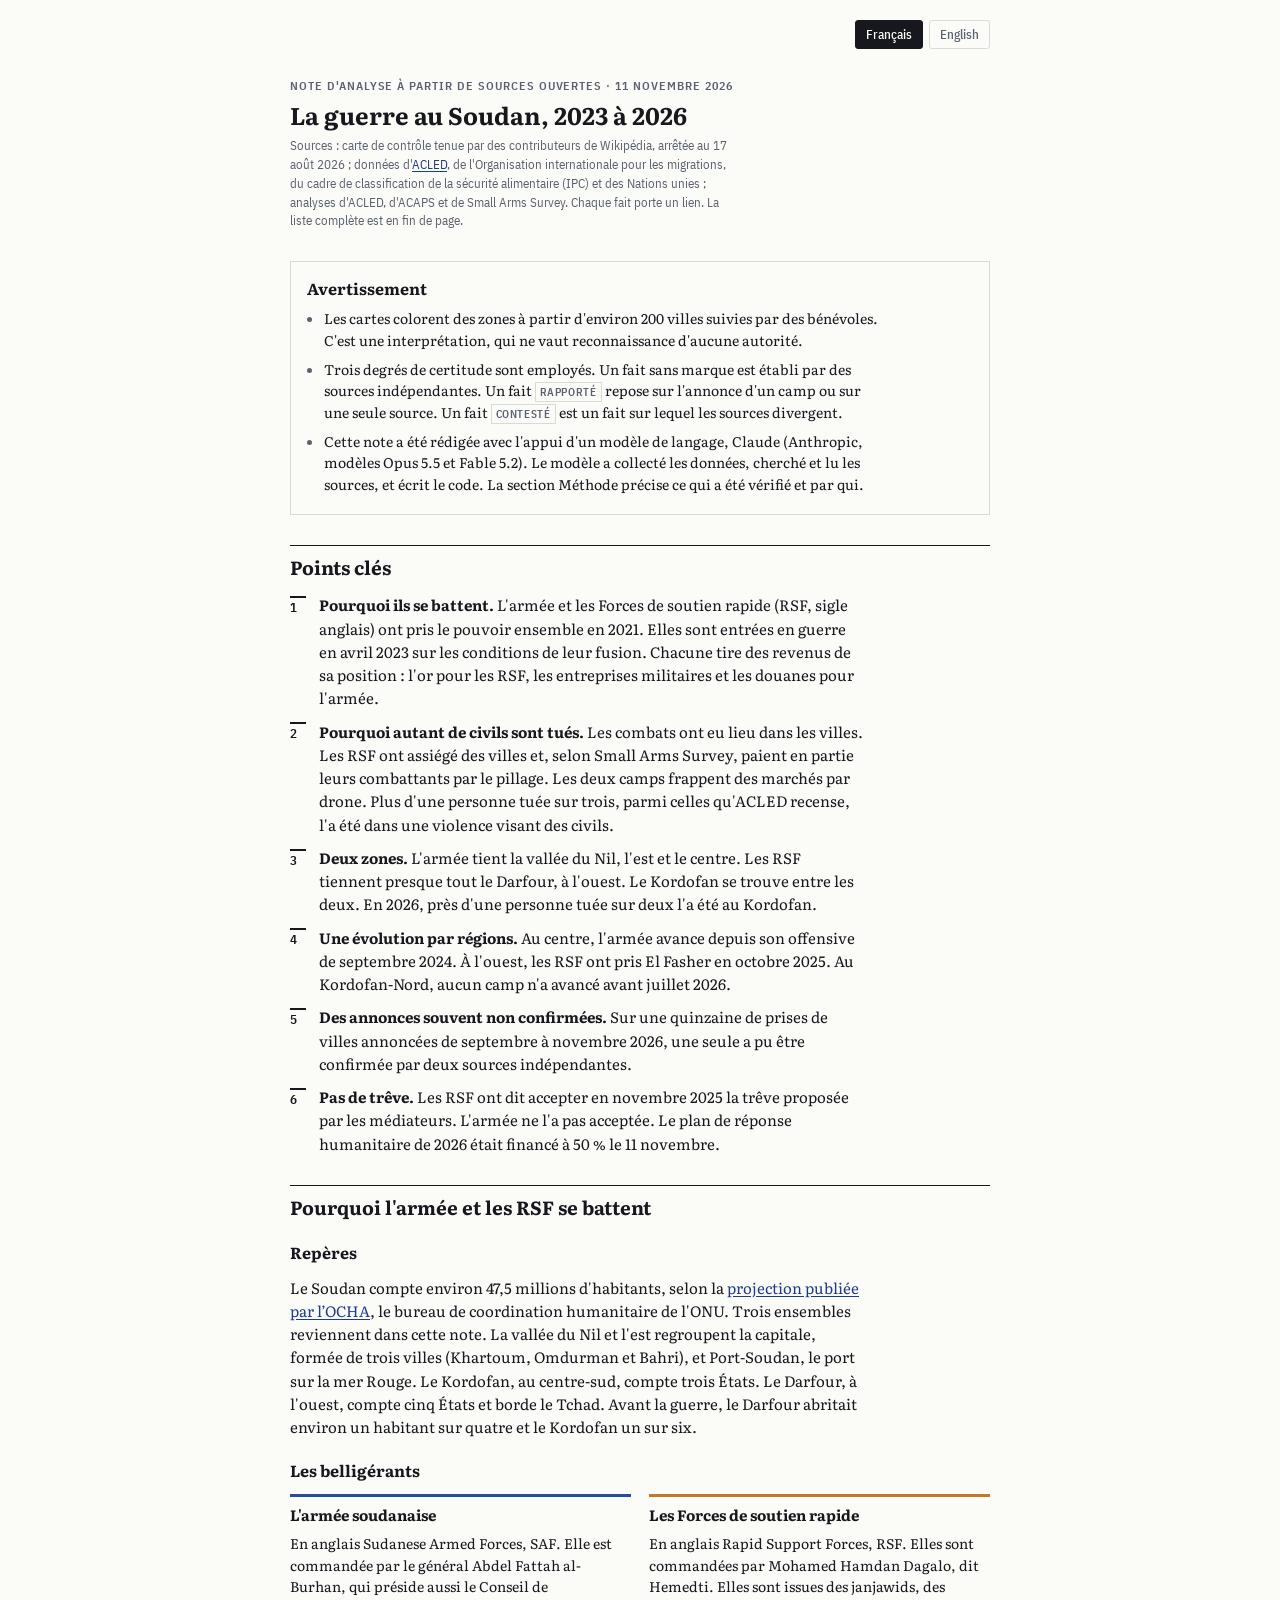
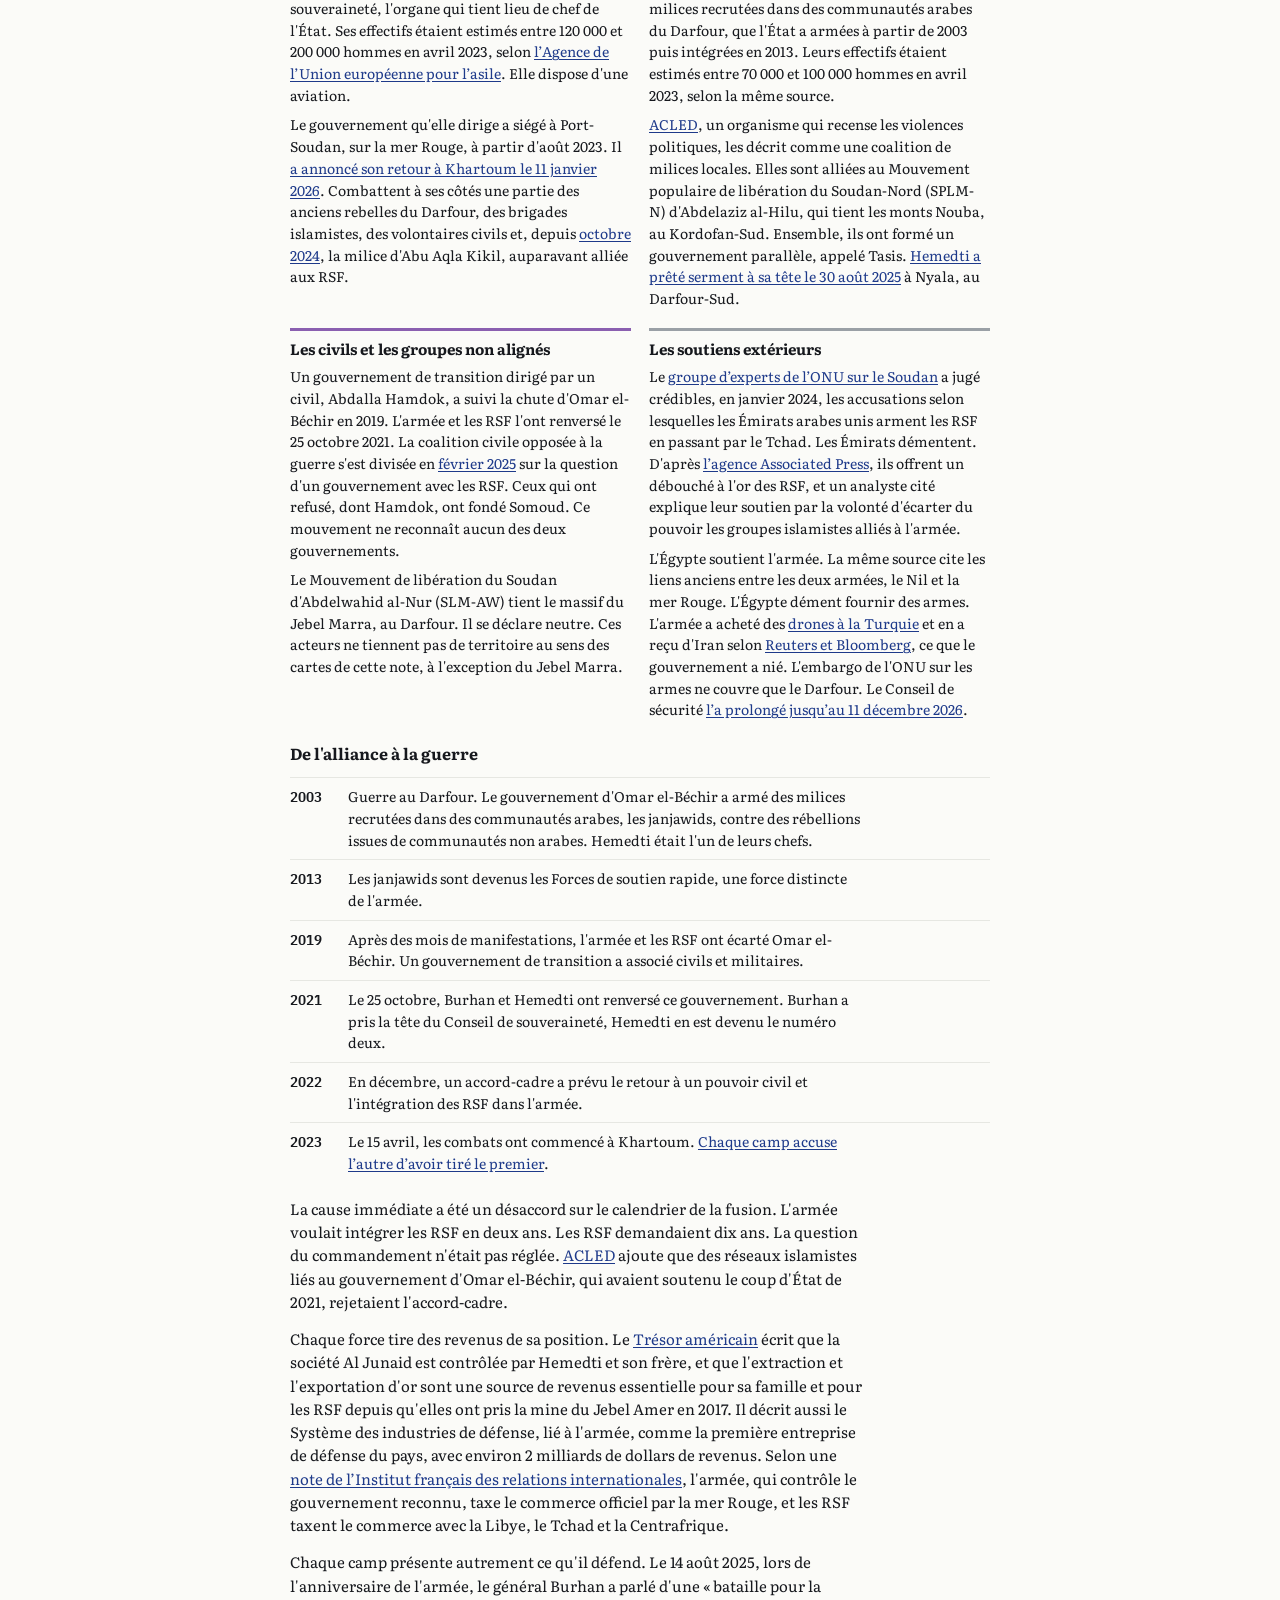
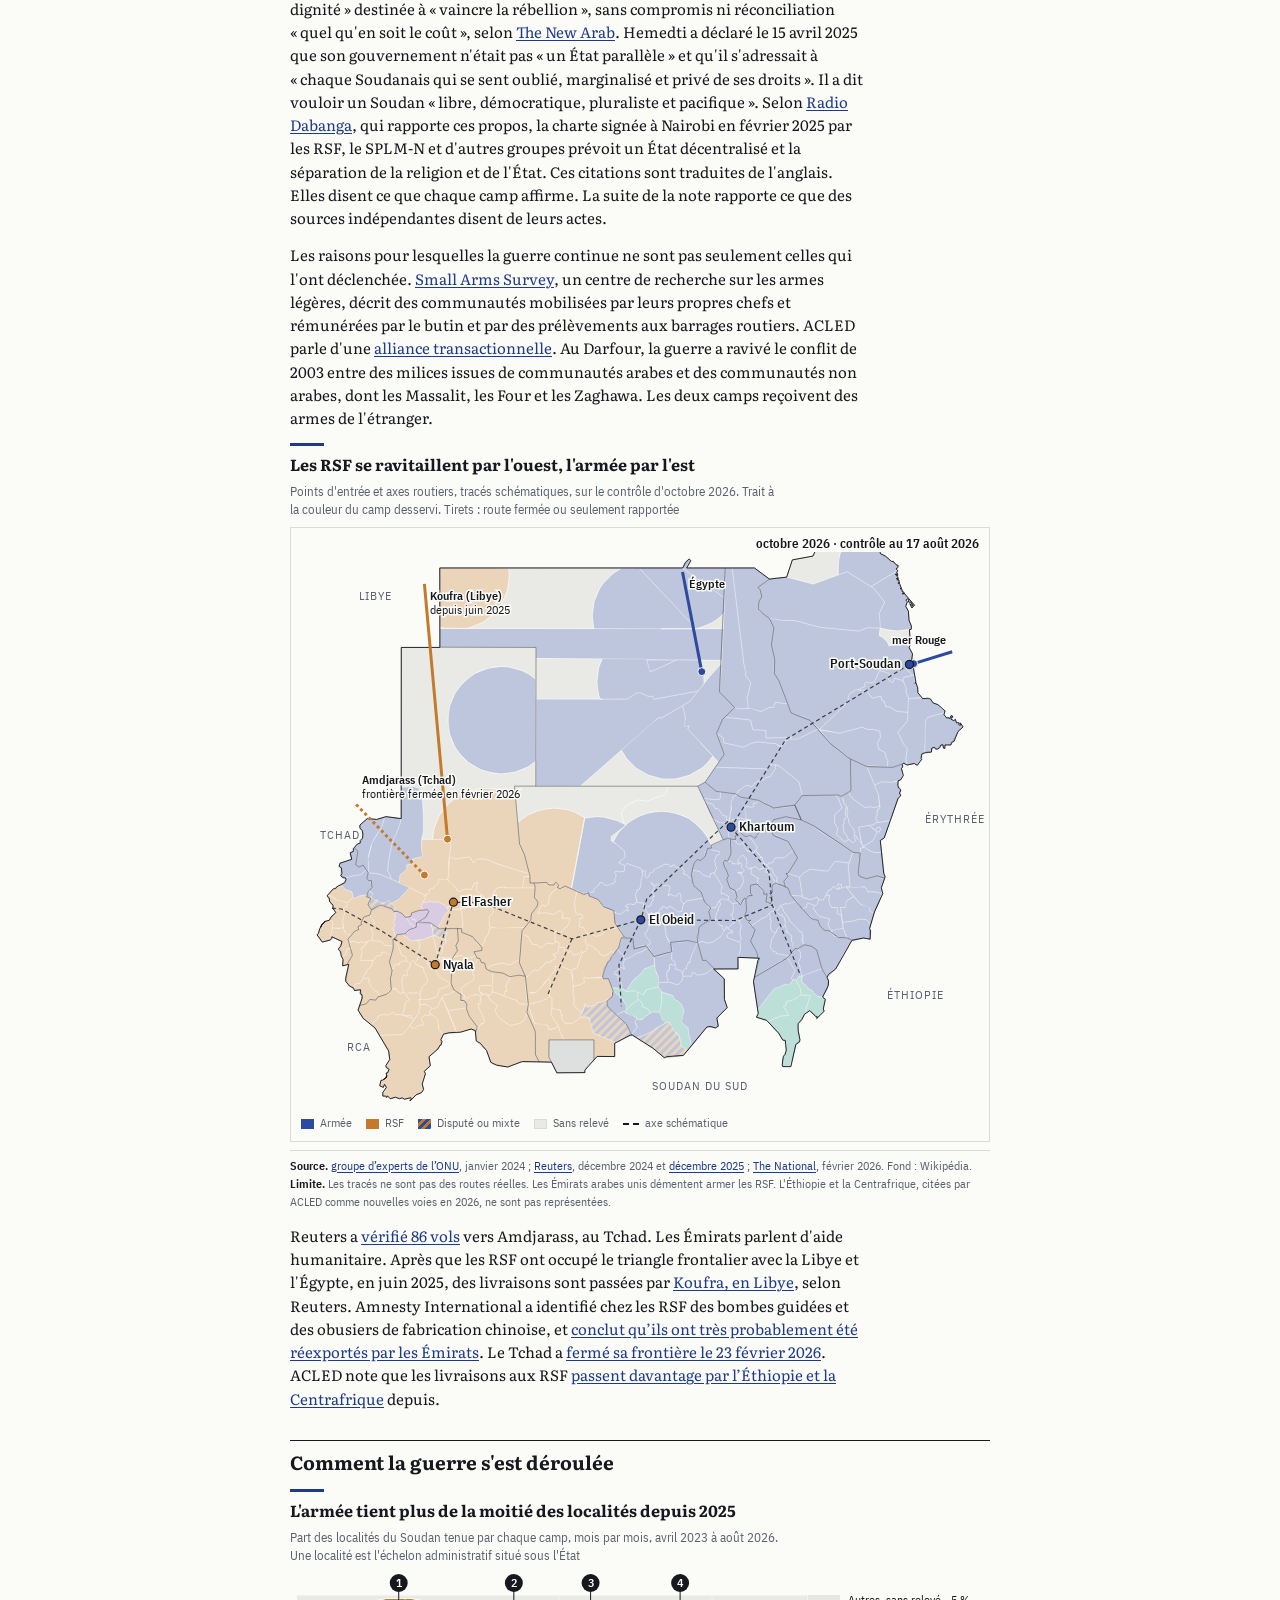
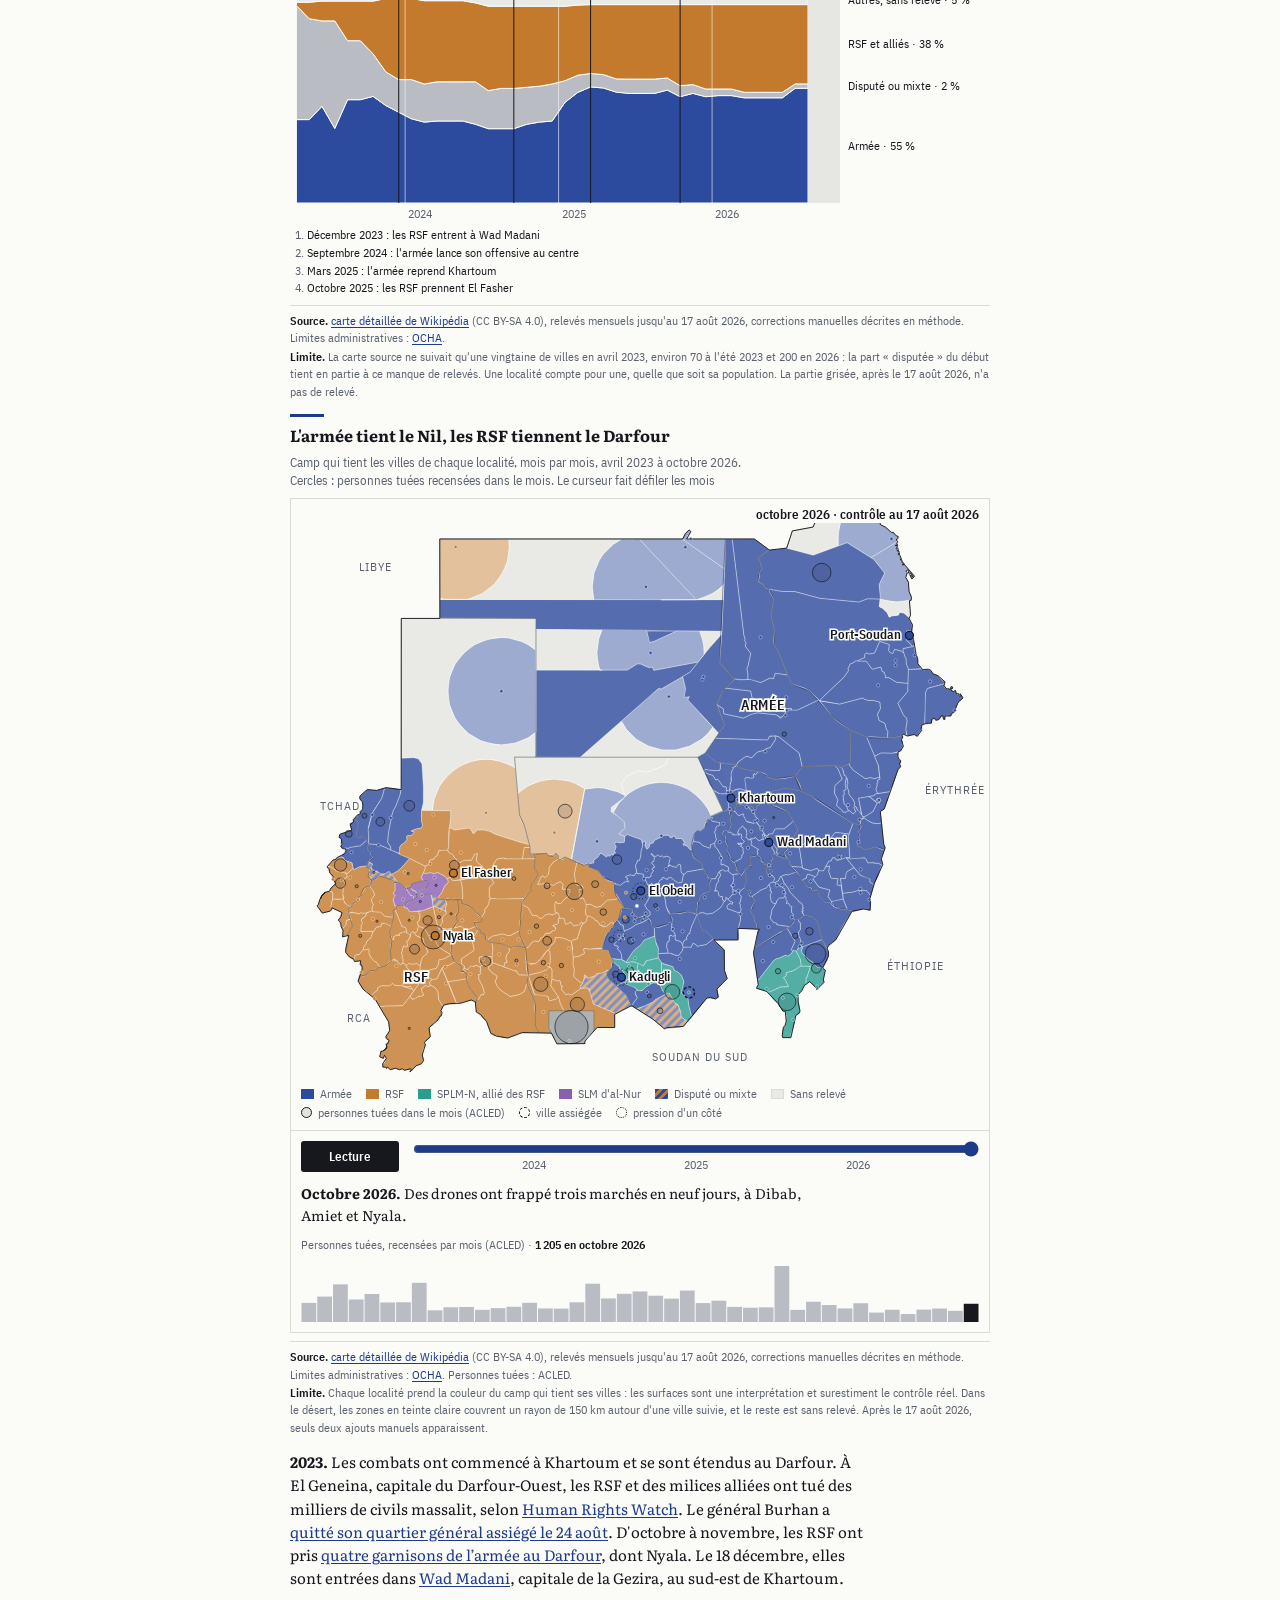
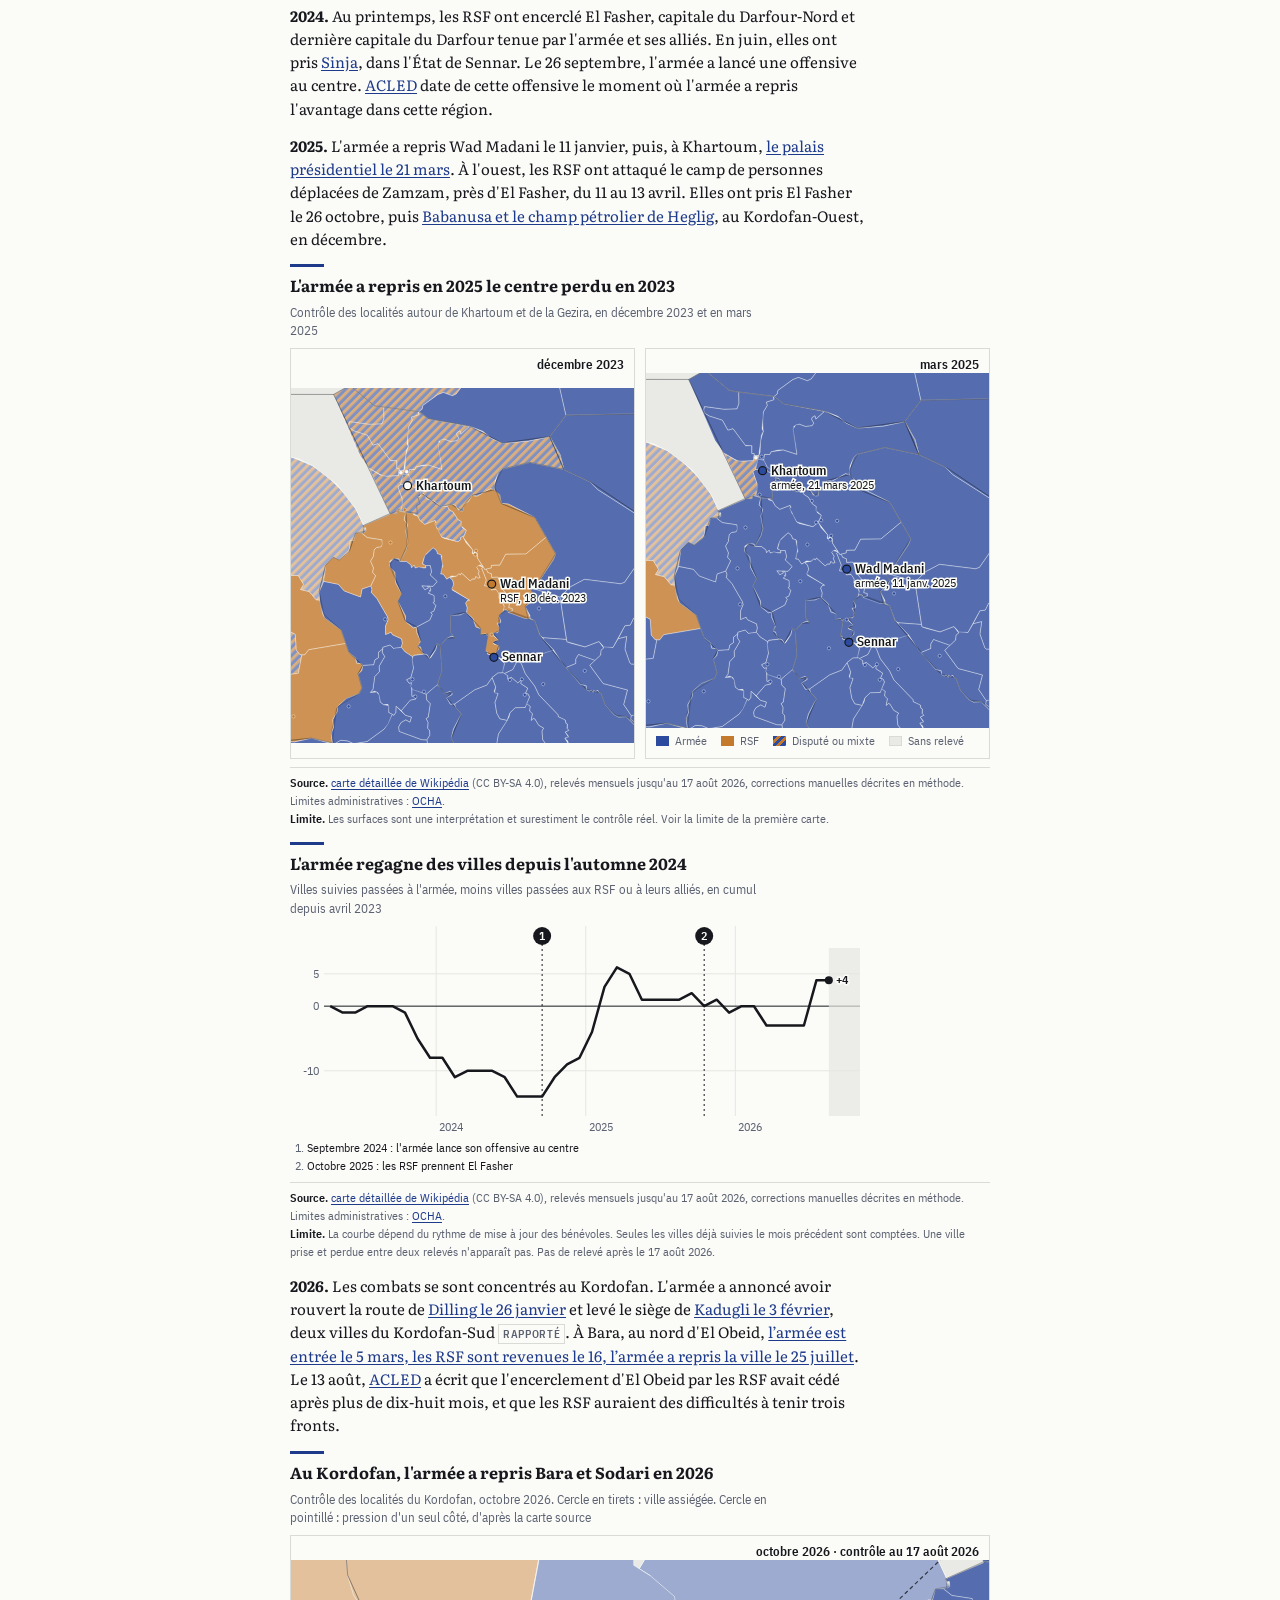
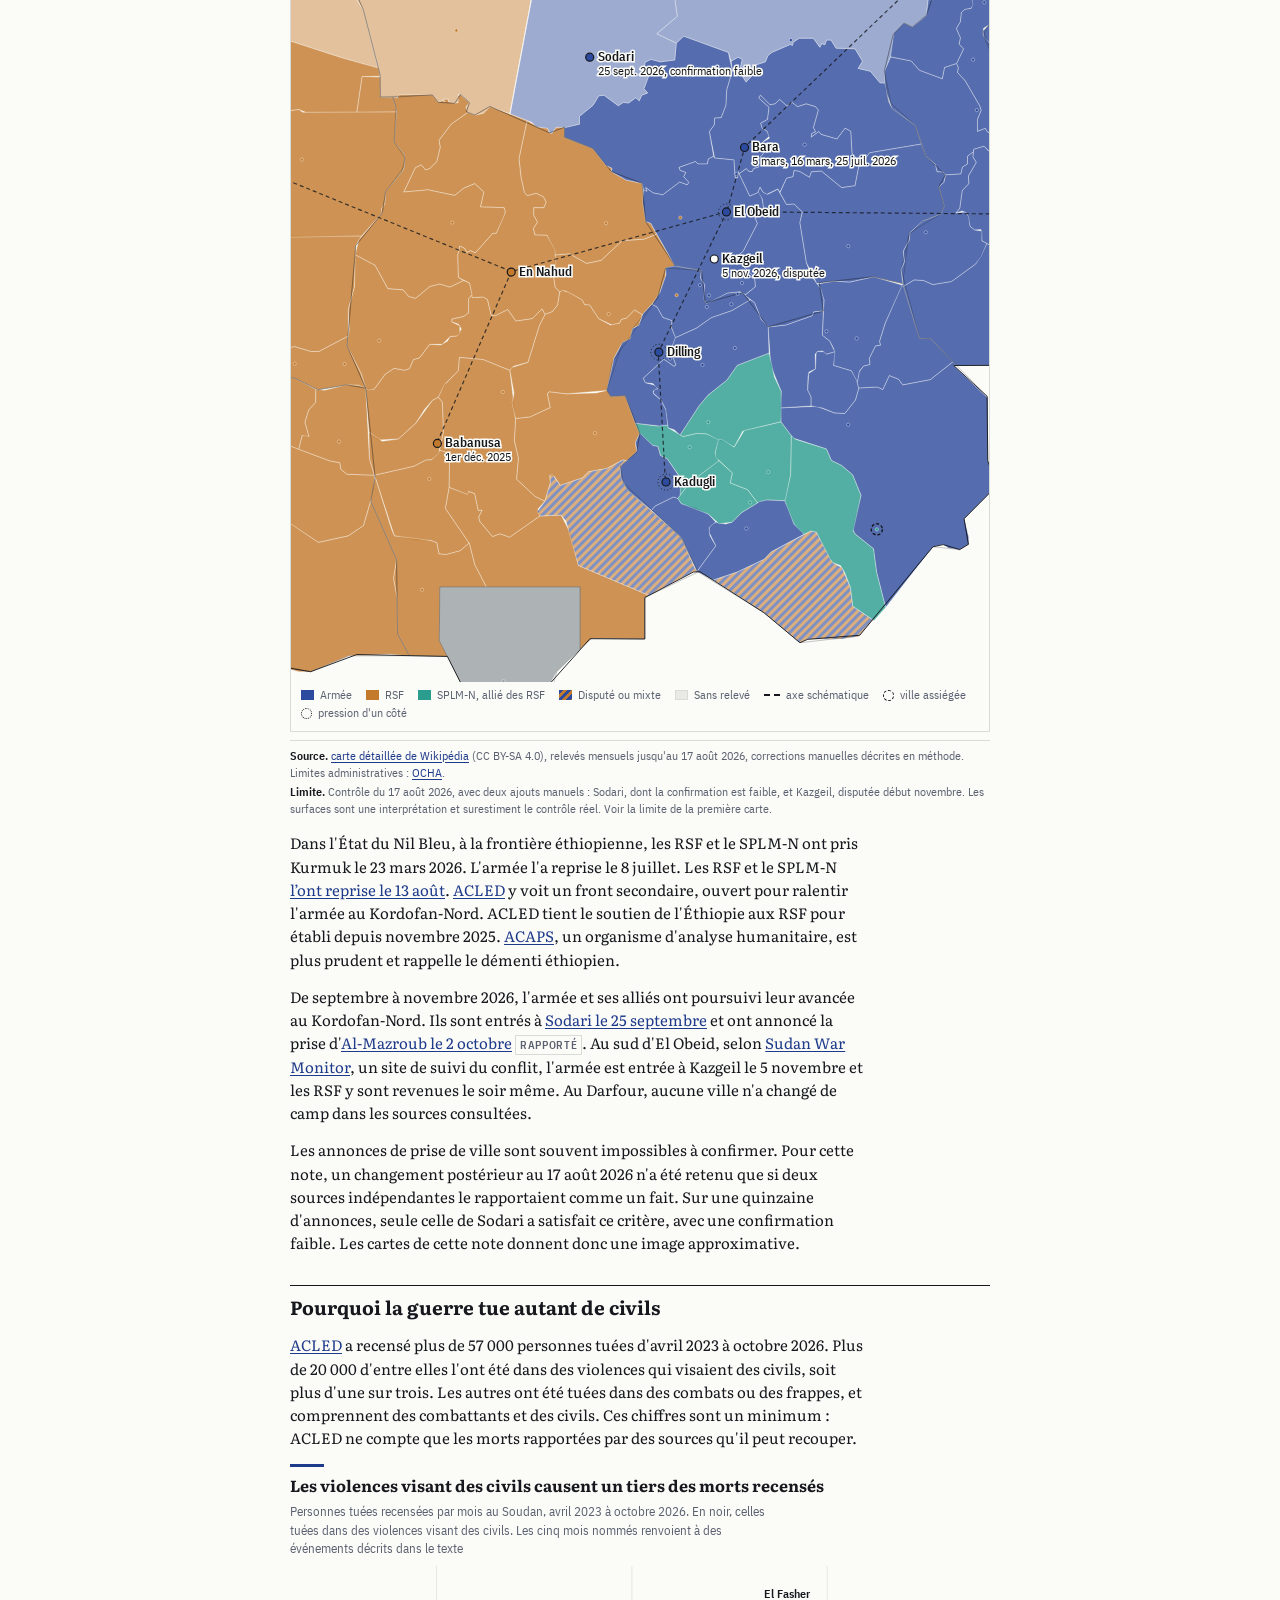
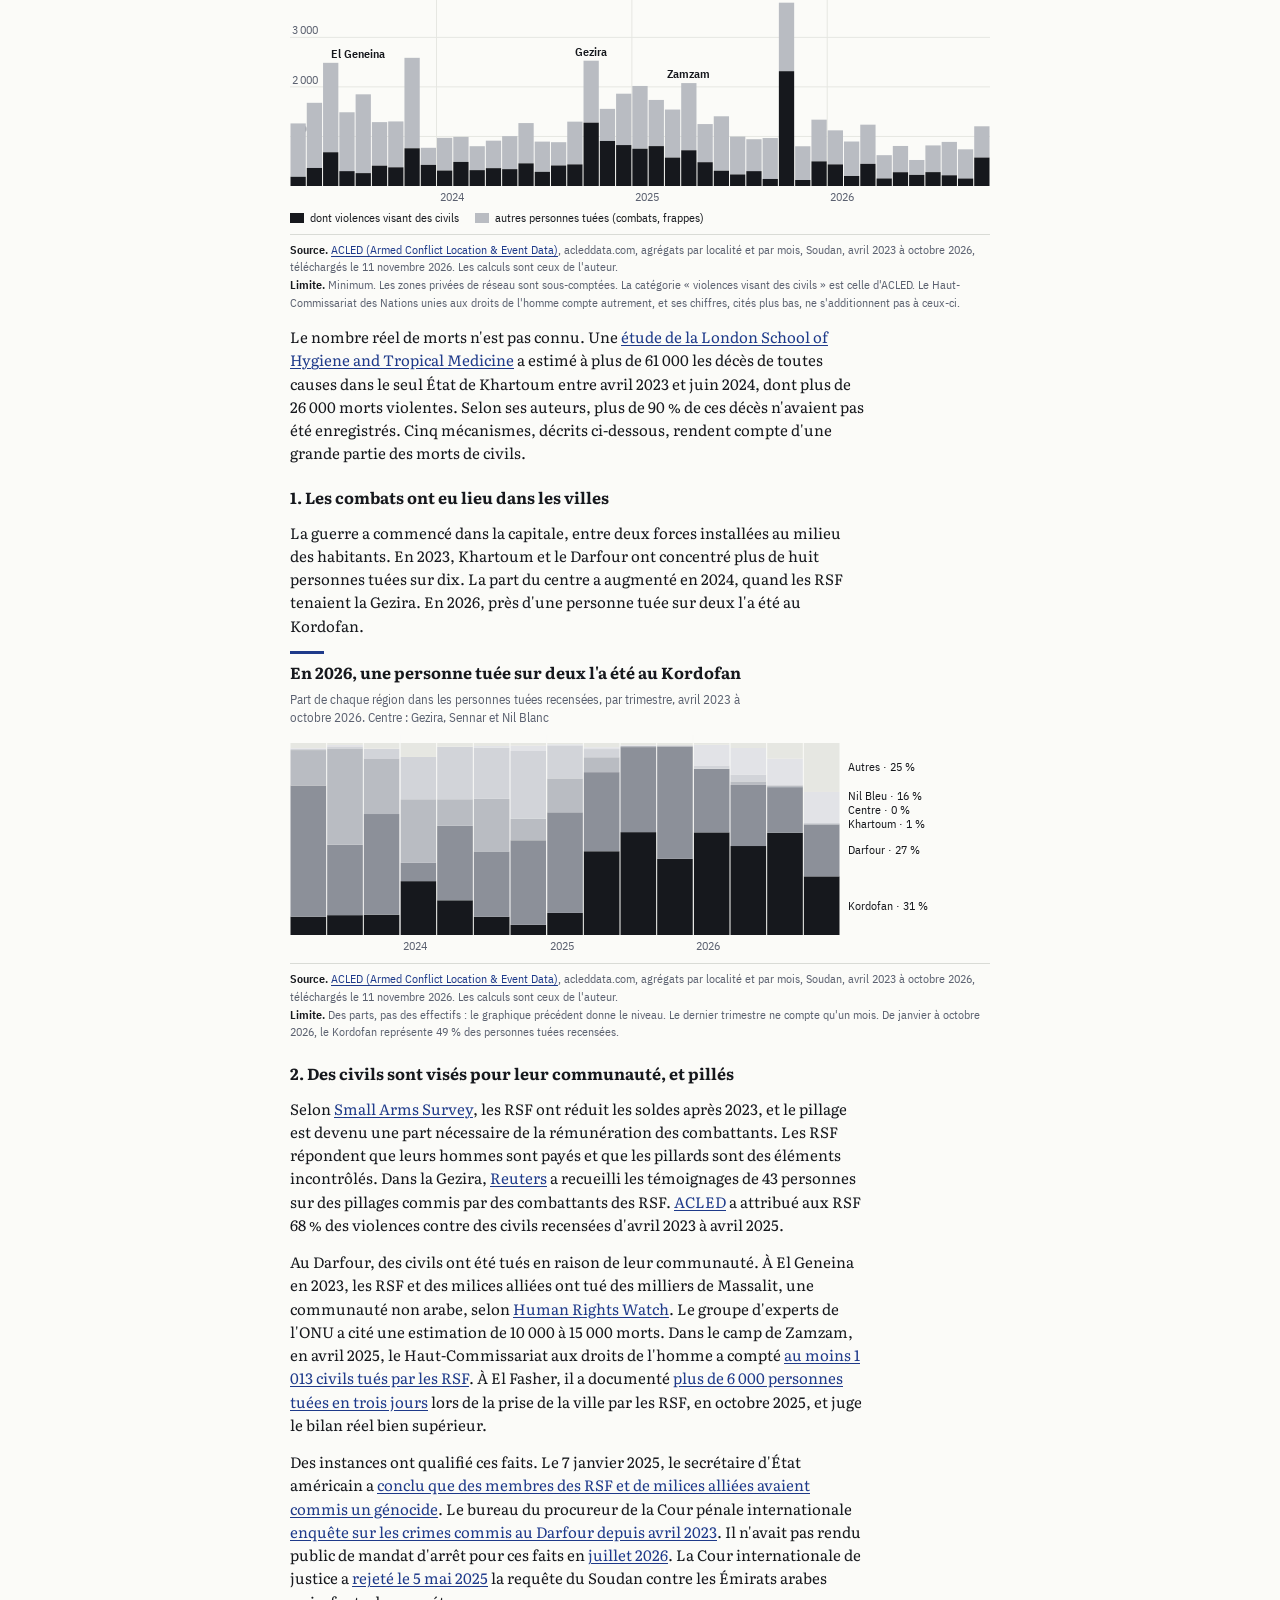
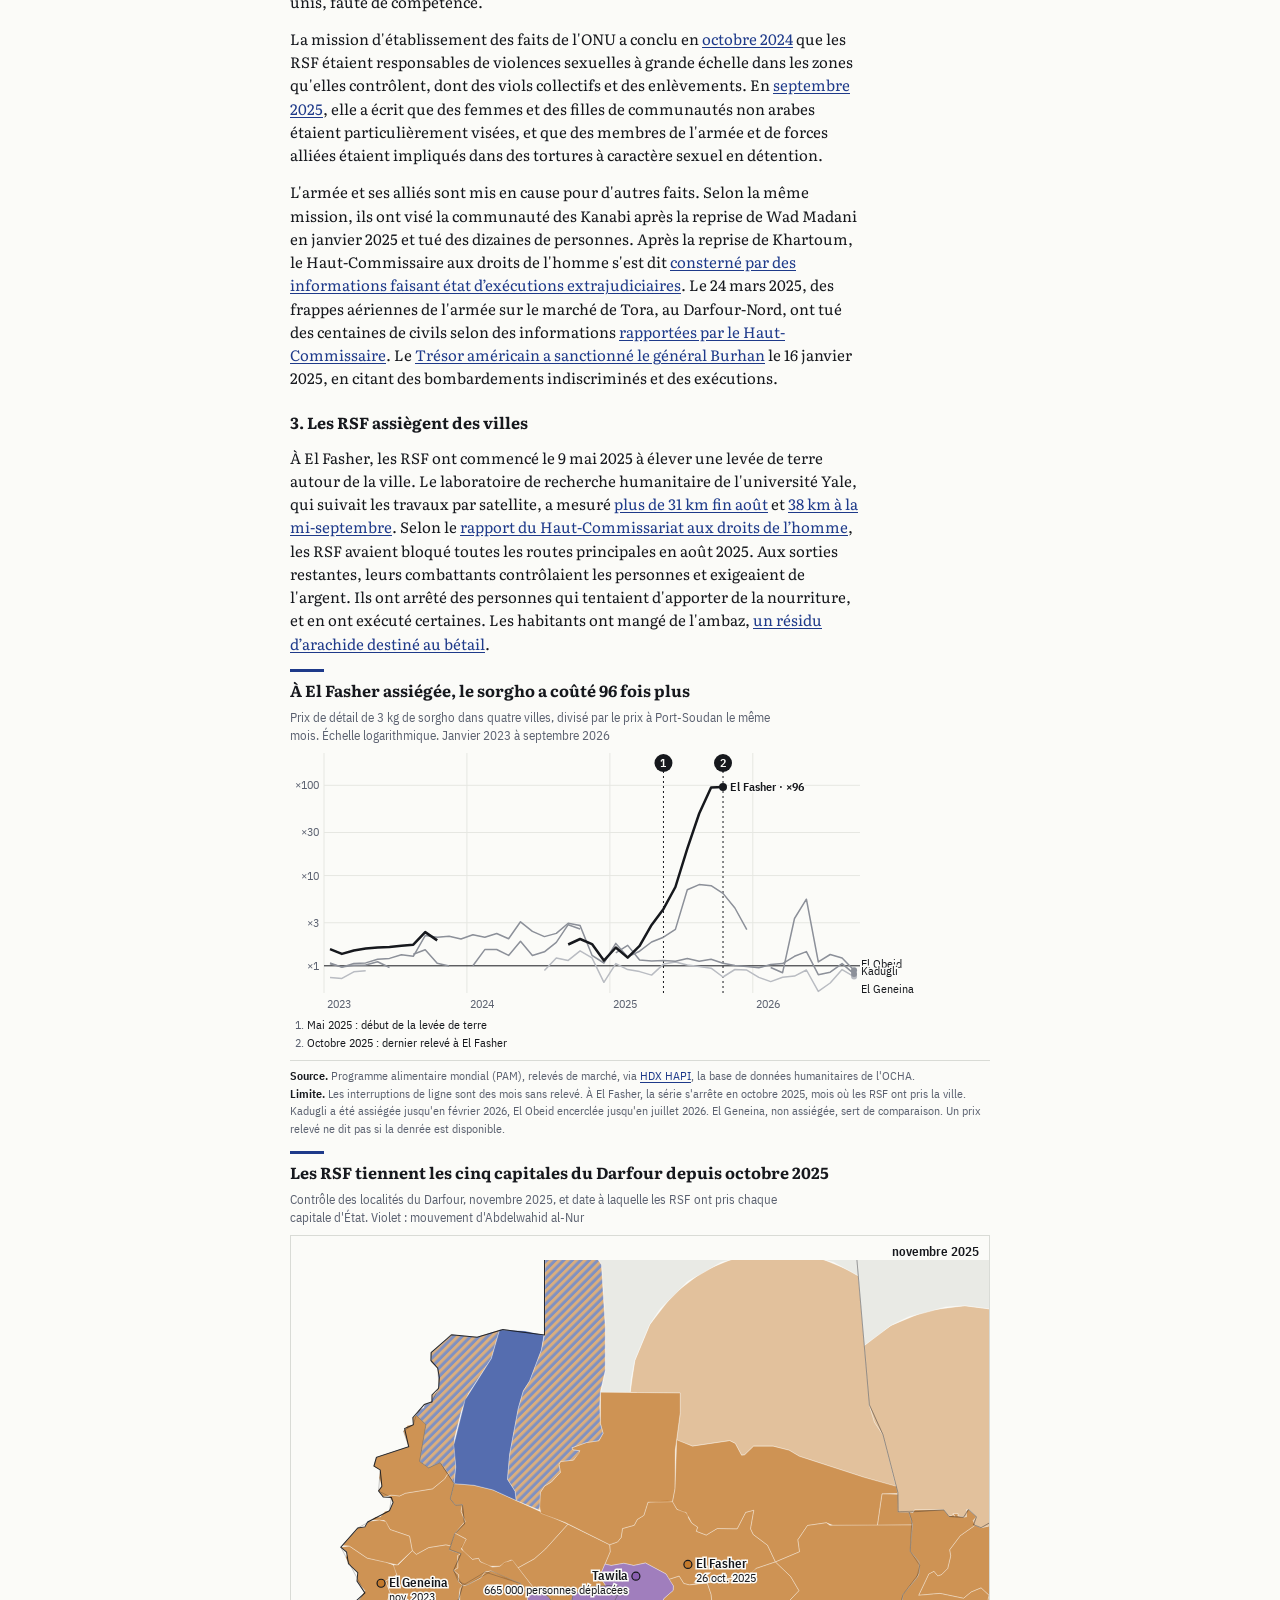
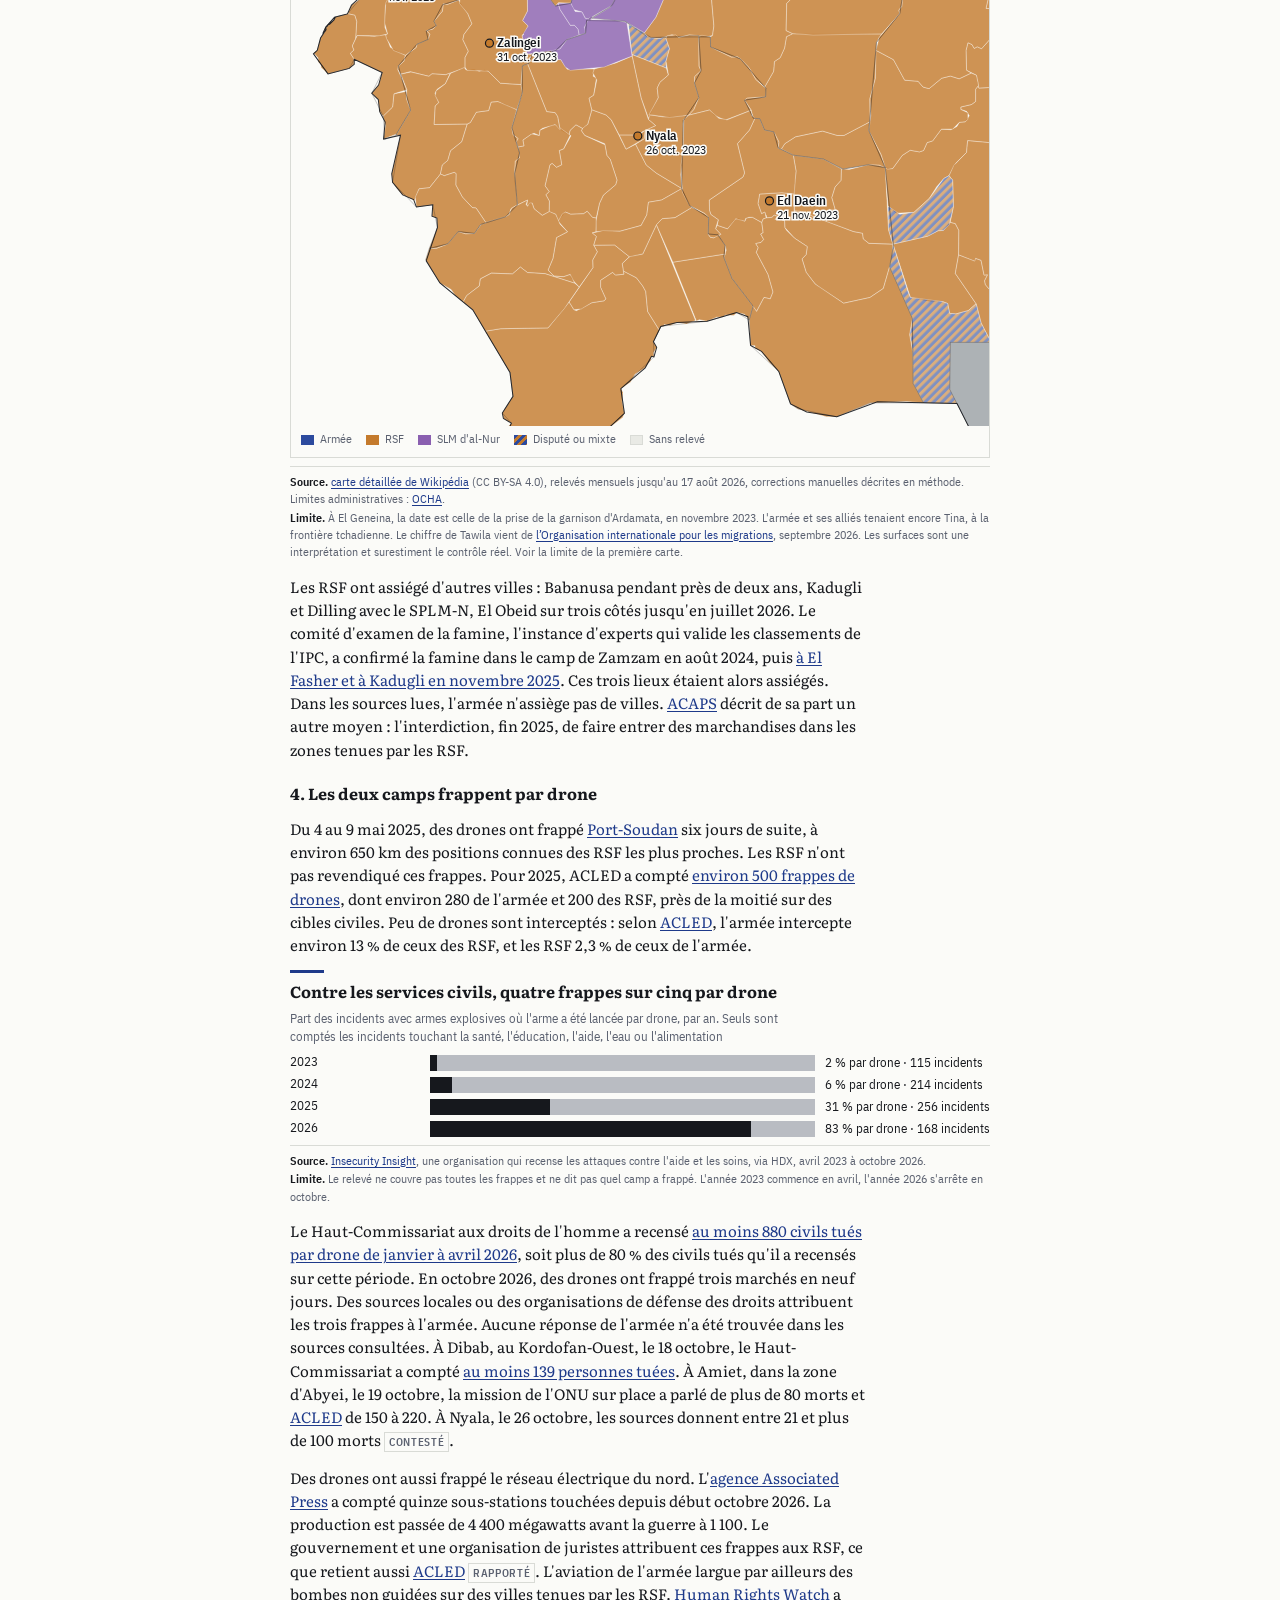
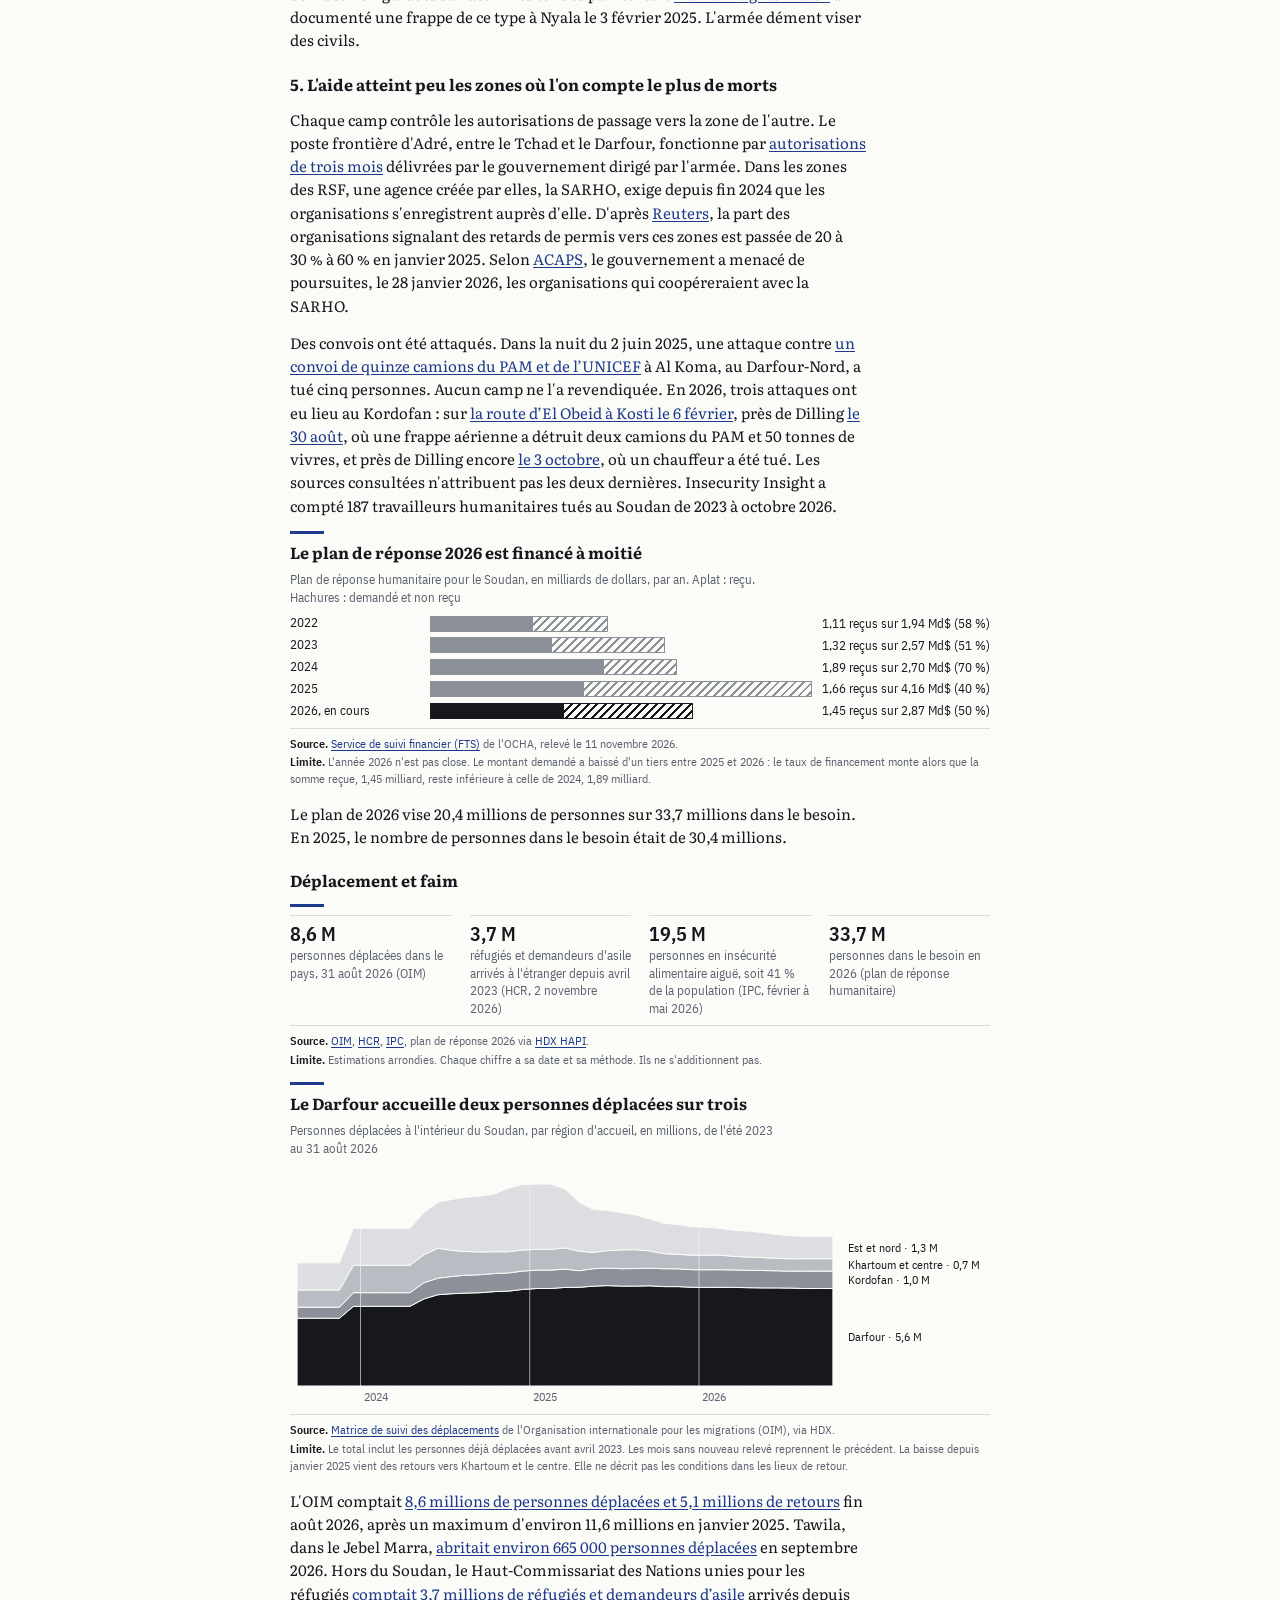
==== commit dd9c0ac7: "Note Soudan : avertissement et positions des deux camps Co-Authored-By: Claude Fable 5.2 <noreply@an" ====
--- a/sudan/index.html
+++ b/sudan/index.html
@@ -142,8 +142,8 @@
 </style>
 <div class="wrap" id="root" data-l="fr">
 <nav class="lang" aria-label="Langue / Language"><button type="button" id="b-fr" aria-pressed="true">Français</button><button type="button" id="b-en" aria-pressed="false">English</button></nav>
-<header><span class="L fr eyebrow" lang="fr">Note d'analyse à partir de sources ouvertes · 11 novembre 2026</span><span class="L en eyebrow" lang="en">Analytical note from open sources · 11 November 2026</span><h1 class="L fr" lang="fr">La guerre au Soudan, 2023 à 2026</h1><h1 class="L en" lang="en">The war in Sudan, 2023 to 2026</h1><p class="L fr lede" lang="fr">Cette note pose deux questions. Pourquoi l'armée soudanaise et les Forces de soutien rapide se battent-elles depuis avril 2023 ? Pourquoi cette guerre tue-t-elle autant de civils ?</p><p class="L en lede" lang="en">This note asks two questions. Why have the Sudanese army and the Rapid Support Forces been fighting since April 2023? Why does this war kill so many civilians?</p><p class="L fr src" lang="fr">Sources : carte de contrôle tenue par des contributeurs de Wikipédia, arrêtée au 17 août 2026 ; données d'<a href="https://data.humdata.org/dataset/sudan-acled-conflict-data">ACLED</a>, de l'Organisation internationale pour les migrations, du cadre de classification de la sécurité alimentaire (IPC) et des Nations unies ; analyses d'ACLED, d'ACAPS et de Small Arms Survey. Chaque fait porte un lien. La liste complète est en fin de page.</p><p class="L en src" lang="en">Sources: a control map kept by Wikipedia contributors, last updated on 17 August 2026; data from <a href="https://data.humdata.org/dataset/sudan-acled-conflict-data">ACLED</a>, the International Organization for Migration, the Integrated Food Security Phase Classification (IPC) and the United Nations; analysis by ACLED, ACAPS and Small Arms Survey. Each fact carries a link. The full list is at the bottom of the page.</p></header>
-<section class="warn"><h2 class="L fr" lang="fr">Avertissement</h2><h2 class="L en" lang="en">Disclaimer</h2><ul><li class="L fr" lang="fr">L'auteur travaille dans la gestion de l'information humanitaire. Il n'est pas analyste militaire. Cette note n'exprime pas la position de son employeur, ni celle d'aucune organisation. Elle peut contenir des erreurs.</li><li class="L en" lang="en">The author works in humanitarian information management and is not a military analyst. This note does not express the position of the author's employer or of any organisation. It may contain errors.</li><li class="L fr" lang="fr">Les cartes colorent des zones à partir d'environ 200 villes suivies par des bénévoles. C'est une interprétation, qui ne vaut reconnaissance d'aucune autorité.</li><li class="L en" lang="en">The maps colour areas on the basis of about 200 towns tracked by volunteers. This is an interpretation and does not imply recognition of any authority.</li><li class="L fr" lang="fr">Trois degrés de certitude sont employés. Un fait sans marque est établi par des sources indépendantes. Un fait <span class='tag'>rapporté</span> repose sur l'annonce d'un camp ou sur une seule source. Un fait <span class='tag'>contesté</span> est un fait sur lequel les sources divergent.</li><li class="L en" lang="en">Three degrees of certainty are used. A fact with no mark is established by independent sources. A <span class='tag'>reported</span> fact rests on one side's announcement or on a single source. A <span class='tag'>contested</span> fact is one on which sources disagree.</li><li class="L fr" lang="fr">Cette note a été rédigée avec l'appui d'un modèle de langage, Claude (Anthropic, modèles Opus 5.5 et Fable 5.2). Le modèle a collecté les données, cherché et lu les sources, et écrit le code. La section Méthode précise ce qui a été vérifié et par qui.</li><li class="L en" lang="en">This note was written with the support of a large language model, Claude (Anthropic, Opus 5.5 and Fable 5.2 models). The model collected the data, searched for and read the sources, and wrote the code. The Method section states what was checked and by whom.</li></ul></section>
+<header><span class="L fr eyebrow" lang="fr">Note d'analyse à partir de sources ouvertes · 11 novembre 2026</span><span class="L en eyebrow" lang="en">Analytical note from open sources · 11 November 2026</span><h1 class="L fr" lang="fr">La guerre au Soudan, 2023 à 2026</h1><h1 class="L en" lang="en">The war in Sudan, 2023 to 2026</h1><p class="L fr src" lang="fr">Sources : carte de contrôle tenue par des contributeurs de Wikipédia, arrêtée au 17 août 2026 ; données d'<a href="https://data.humdata.org/dataset/sudan-acled-conflict-data">ACLED</a>, de l'Organisation internationale pour les migrations, du cadre de classification de la sécurité alimentaire (IPC) et des Nations unies ; analyses d'ACLED, d'ACAPS et de Small Arms Survey. Chaque fait porte un lien. La liste complète est en fin de page.</p><p class="L en src" lang="en">Sources: a control map kept by Wikipedia contributors, last updated on 17 August 2026; data from <a href="https://data.humdata.org/dataset/sudan-acled-conflict-data">ACLED</a>, the International Organization for Migration, the Integrated Food Security Phase Classification (IPC) and the United Nations; analysis by ACLED, ACAPS and Small Arms Survey. Each fact carries a link. The full list is at the bottom of the page.</p></header>
+<section class="warn"><h2 class="L fr" lang="fr">Avertissement</h2><h2 class="L en" lang="en">Disclaimer</h2><ul><li class="L fr" lang="fr">Les cartes colorent des zones à partir d'environ 200 villes suivies par des bénévoles. C'est une interprétation, qui ne vaut reconnaissance d'aucune autorité.</li><li class="L en" lang="en">The maps colour areas on the basis of about 200 towns tracked by volunteers. This is an interpretation and does not imply recognition of any authority.</li><li class="L fr" lang="fr">Trois degrés de certitude sont employés. Un fait sans marque est établi par des sources indépendantes. Un fait <span class='tag'>rapporté</span> repose sur l'annonce d'un camp ou sur une seule source. Un fait <span class='tag'>contesté</span> est un fait sur lequel les sources divergent.</li><li class="L en" lang="en">Three degrees of certainty are used. A fact with no mark is established by independent sources. A <span class='tag'>reported</span> fact rests on one side's announcement or on a single source. A <span class='tag'>contested</span> fact is one on which sources disagree.</li><li class="L fr" lang="fr">Cette note a été rédigée avec l'appui d'un modèle de langage, Claude (Anthropic, modèles Opus 5.5 et Fable 5.2). Le modèle a collecté les données, cherché et lu les sources, et écrit le code. La section Méthode précise ce qui a été vérifié et par qui.</li><li class="L en" lang="en">This note was written with the support of a large language model, Claude (Anthropic, Opus 5.5 and Fable 5.2 models). The model collected the data, searched for and read the sources, and wrote the code. The Method section states what was checked and by whom.</li></ul></section>
 <section><div class="chap"><h2 class="L fr" lang="fr">Points clés</h2><h2 class="L en" lang="en">Key points</h2></div><ol class="key"><li class="L fr" lang="fr"><b>Pourquoi ils se battent.</b> L'armée et les Forces de soutien rapide (RSF, sigle anglais) ont pris le pouvoir ensemble en 2021. Elles sont entrées en guerre en avril 2023 sur les conditions de leur fusion. Chacune tire des revenus de sa position : l'or pour les RSF, les entreprises militaires et les douanes pour l'armée.</li><li class="L en" lang="en"><b>Why they fight.</b> The army and the Rapid Support Forces (RSF) took power together in 2021. They went to war in April 2023 over the terms of their merger. Each draws income from its position: gold for the RSF, military companies and customs for the army.</li><li class="L fr" lang="fr"><b>Pourquoi autant de civils sont tués.</b> Les combats ont eu lieu dans les villes. Les RSF ont assiégé des villes et, selon Small Arms Survey, paient en partie leurs combattants par le pillage. Les deux camps frappent des marchés par drone. Plus d'une personne tuée sur trois, parmi celles qu'ACLED recense, l'a été dans une violence visant des civils.</li><li class="L en" lang="en"><b>Why so many civilians are killed.</b> The fighting took place in towns. The RSF besieged towns and, according to Small Arms Survey, pays its fighters partly through looting. Both sides strike markets with drones. More than one in three of the deaths ACLED records came from violence targeting civilians.</li><li class="L fr" lang="fr"><b>Deux zones.</b> L'armée tient la vallée du Nil, l'est et le centre. Les RSF tiennent presque tout le Darfour, à l'ouest. Le Kordofan se trouve entre les deux. En 2026, près d'une personne tuée sur deux l'a été au Kordofan.</li><li class="L en" lang="en"><b>Two zones.</b> The army holds the Nile valley, the east and the centre. The RSF holds almost all of Darfur, in the west. Kordofan lies between them. In 2026 nearly one in two of the people killed were killed in Kordofan.</li><li class="L fr" lang="fr"><b>Une évolution par régions.</b> Au centre, l'armée avance depuis son offensive de septembre 2024. À l'ouest, les RSF ont pris El Fasher en octobre 2025. Au Kordofan-Nord, aucun camp n'a avancé avant juillet 2026.</li><li class="L en" lang="en"><b>A course that differs by region.</b> In the centre the army has advanced since its offensive of September 2024. In the west the RSF took El Fasher in October 2025. In North Kordofan neither side advanced before July 2026.</li><li class="L fr" lang="fr"><b>Des annonces souvent non confirmées.</b> Sur une quinzaine de prises de villes annoncées de septembre à novembre 2026, une seule a pu être confirmée par deux sources indépendantes.</li><li class="L en" lang="en"><b>Announcements often unconfirmed.</b> Of some fifteen captures of towns announced between September and November 2026, only one could be confirmed by two independent sources.</li><li class="L fr" lang="fr"><b>Pas de trêve.</b> Les RSF ont dit accepter en novembre 2025 la trêve proposée par les médiateurs. L'armée ne l'a pas acceptée. Le plan de réponse humanitaire de 2026 était financé à 50&nbsp;% le 11 novembre.</li><li class="L en" lang="en"><b>No truce.</b> In November 2025 the RSF said it accepted the truce proposed by the mediators. The army has not accepted it. The 2026 humanitarian response plan was 50% funded on 11 November.</li></ol></section>
 <section><div class="chap"><h2 class="L fr" lang="fr">Pourquoi l'armée et les RSF se battent</h2><h2 class="L en" lang="en">Why the army and the RSF are fighting</h2></div>
 <h3 class="L fr" lang="fr">Repères</h3><h3 class="L en" lang="en">Bearings</h3>
@@ -154,6 +154,7 @@
 <div class="tl"><div class="tl-y"><b>2003</b><div><p class="L fr" lang="fr">Guerre au Darfour. Le gouvernement d'Omar el-Béchir a armé des milices recrutées dans des communautés arabes, les janjawids, contre des rébellions issues de communautés non arabes. Hemedti était l'un de leurs chefs.</p><p class="L en" lang="en">War in Darfur. The government of Omar al-Bashir armed militias recruited from Arab communities, the Janjaweed, against rebellions drawn from non-Arab communities. Hemedti was one of their commanders.</p></div></div><div class="tl-y"><b>2013</b><div><p class="L fr" lang="fr">Les janjawids sont devenus les Forces de soutien rapide, une force distincte de l'armée.</p><p class="L en" lang="en">The Janjaweed became the Rapid Support Forces, a force separate from the army.</p></div></div><div class="tl-y"><b>2019</b><div><p class="L fr" lang="fr">Après des mois de manifestations, l'armée et les RSF ont écarté Omar el-Béchir. Un gouvernement de transition a associé civils et militaires.</p><p class="L en" lang="en">After months of protests, the army and the RSF removed Omar al-Bashir. A transitional government brought civilians and the military together.</p></div></div><div class="tl-y"><b>2021</b><div><p class="L fr" lang="fr">Le 25 octobre, Burhan et Hemedti ont renversé ce gouvernement. Burhan a pris la tête du Conseil de souveraineté, Hemedti en est devenu le numéro deux.</p><p class="L en" lang="en">On 25 October Burhan and Hemedti overthrew that government. Burhan took the chair of the Sovereignty Council and Hemedti became his deputy.</p></div></div><div class="tl-y"><b>2022</b><div><p class="L fr" lang="fr">En décembre, un accord-cadre a prévu le retour à un pouvoir civil et l'intégration des RSF dans l'armée.</p><p class="L en" lang="en">In December a framework agreement provided for a return to civilian rule and for merging the RSF into the army.</p></div></div><div class="tl-y"><b>2023</b><div><p class="L fr" lang="fr">Le 15 avril, les combats ont commencé à Khartoum. <a href="https://www.timeslive.co.za/news/africa/2023-04-18-explainer-whats-behind-sudans-crisis/">Chaque camp accuse l’autre d’avoir tiré le premier</a>.</p><p class="L en" lang="en">On 15 April fighting began in Khartoum. <a href="https://www.timeslive.co.za/news/africa/2023-04-18-explainer-whats-behind-sudans-crisis/">Each side accuses the other of firing first</a>.</p></div></div></div>
 <p class="L fr" lang="fr">La cause immédiate a été un désaccord sur le calendrier de la fusion. L'armée voulait intégrer les RSF en deux ans. Les RSF demandaient dix ans. La question du commandement n'était pas réglée. <a href="https://acleddata.com/report/two-years-war-sudan-how-saf-gaining-upper-hand">ACLED</a> ajoute que des réseaux islamistes liés au gouvernement d'Omar el-Béchir, qui avaient soutenu le coup d'État de 2021, rejetaient l'accord-cadre.</p><p class="L en" lang="en">The immediate cause was a disagreement over the timetable for the merger. The army wanted to absorb the RSF within two years. The RSF asked for ten. The question of command was not settled. <a href="https://acleddata.com/report/two-years-war-sudan-how-saf-gaining-upper-hand">ACLED</a> adds that Islamist networks linked to the government of Omar al-Bashir, which had backed the 2021 coup, rejected the framework agreement.</p>
 <p class="L fr" lang="fr">Chaque force tire des revenus de sa position. Le <a href="https://home.treasury.gov/news/press-releases/jy1514">Trésor américain</a> écrit que la société Al Junaid est contrôlée par Hemedti et son frère, et que l'extraction et l'exportation d'or sont une source de revenus essentielle pour sa famille et pour les RSF depuis qu'elles ont pris la mine du Jebel Amer en 2017. Il décrit aussi le Système des industries de défense, lié à l'armée, comme la première entreprise de défense du pays, avec environ 2 milliards de dollars de revenus. Selon une <a href="https://www.ifri.org/sites/default/files/2025-05/ifri_hogendoorn_revenue_sources_sudan_civil_war_2025.pdf">note de l’Institut français des relations internationales</a>, l'armée, qui contrôle le gouvernement reconnu, taxe le commerce officiel par la mer Rouge, et les RSF taxent le commerce avec la Libye, le Tchad et la Centrafrique.</p><p class="L en" lang="en">Each force draws income from its position. The <a href="https://home.treasury.gov/news/press-releases/jy1514">US Treasury</a> writes that the company Al Junaid is controlled by Hemedti and his brother, and that gold mining and export have been a vital source of revenue for his family and the RSF since it took the Jebel Amer mine in 2017. It also describes the Defense Industries System, linked to the army, as the country's largest defence enterprise, with about 2 billion dollars in revenue. According to a <a href="https://www.ifri.org/sites/default/files/2025-05/ifri_hogendoorn_revenue_sources_sudan_civil_war_2025.pdf">note by the French Institute of International Relations</a>, the army, which controls the recognised government, taxes official trade through the Red Sea, and the RSF taxes trade with Libya, Chad and the Central African Republic.</p>
+<p class="L fr" lang="fr">Chaque camp présente autrement ce qu'il défend. Le 14 août 2025, lors de l'anniversaire de l'armée, le général Burhan a parlé d'une «&nbsp;bataille pour la dignité&nbsp;» destinée à «&nbsp;vaincre la rébellion&nbsp;», sans compromis ni réconciliation «&nbsp;quel qu'en soit le coût&nbsp;», selon <a href="https://www.newarab.com/news/sudan-army-chief-rules-out-compromise-rsf-paramilitaries">The New Arab</a>. Hemedti a déclaré le 15 avril 2025 que son gouvernement n'était pas «&nbsp;un État parallèle&nbsp;» et qu'il s'adressait à «&nbsp;chaque Soudanais qui se sent oublié, marginalisé et privé de ses droits&nbsp;». Il a dit vouloir un Soudan «&nbsp;libre, démocratique, pluraliste et pacifique&nbsp;». Selon <a href="https://www.dabangasudan.org/en/all-news/article/hemedti-sudan-government-of-peace-and-unity-to-issue-new-currency-and-ids">Radio Dabanga</a>, qui rapporte ces propos, la charte signée à Nairobi en février 2025 par les RSF, le SPLM-N et d'autres groupes prévoit un État décentralisé et la séparation de la religion et de l'État. Ces citations sont traduites de l'anglais. Elles disent ce que chaque camp affirme. La suite de la note rapporte ce que des sources indépendantes disent de leurs actes.</p><p class="L en" lang="en">Each side presents what it defends differently. On 14 August 2025, on the army's anniversary, General Burhan spoke of a 'battle for dignity' to 'defeat the rebellion', with no compromise or reconciliation 'whatever the cost', according to <a href="https://www.newarab.com/news/sudan-army-chief-rules-out-compromise-rsf-paramilitaries">The New Arab</a>. Hemedti said on 15 April 2025 that his government was not 'a parallel state' and that it was for 'every Sudanese person who feels forgotten, marginalised, and disenfranchised'. He said he wanted a 'free, democratic, pluralistic, and peaceful Sudan'. According to <a href="https://www.dabangasudan.org/en/all-news/article/hemedti-sudan-government-of-peace-and-unity-to-issue-new-currency-and-ids">Radio Dabanga</a>, which reports these remarks, the charter signed in Nairobi in February 2025 by the RSF, the SPLM-N and other groups provides for a decentralised state and the separation of religion and state. These quotations say what each side claims. The rest of the note reports what independent sources say about their acts.</p>
 <p class="L fr" lang="fr">Les raisons pour lesquelles la guerre continue ne sont pas seulement celles qui l'ont déclenchée. <a href="https://smallarmssurvey.org/sites/default/files/resources/SAS-HSBA-Briefing-Paper-2025-RSF-EN.pdf">Small Arms Survey</a>, un centre de recherche sur les armes légères, décrit des communautés mobilisées par leurs propres chefs et rémunérées par le butin et par des prélèvements aux barrages routiers. ACLED parle d'une <a href="https://acleddata.com/report/how-rsf-infighting-reshaping-war-sudan">alliance transactionnelle</a>. Au Darfour, la guerre a ravivé le conflit de 2003 entre des milices issues de communautés arabes et des communautés non arabes, dont les Massalit, les Four et les Zaghawa. Les deux camps reçoivent des armes de l'étranger.</p><p class="L en" lang="en">The reasons the war continues are not only those that started it. <a href="https://smallarmssurvey.org/sites/default/files/resources/SAS-HSBA-Briefing-Paper-2025-RSF-EN.pdf">Small Arms Survey</a>, a research centre on small arms, describes communities mobilised by their own leaders and paid through loot and levies at road checkpoints. ACLED speaks of a <a href="https://acleddata.com/report/how-rsf-infighting-reshaping-war-sudan">transactional alliance</a>. In Darfur the war has revived the 2003 conflict between militias drawn from Arab communities and non-Arab communities, among them the Masalit, the Fur and the Zaghawa. Both sides receive weapons from abroad.</p>
 <figure class="piece"><p class="L fr pt" lang="fr">Les RSF se ravitaillent par l'ouest, l'armée par l'est</p><p class="L en pt" lang="en">The RSF is supplied from the west, the army from the east</p><p class="L fr sub" lang="fr">Points d'entrée et axes routiers, tracés schématiques, sur le contrôle d'octobre 2026. Trait à la couleur du camp desservi. Tirets : route fermée ou seulement rapportée</p><p class="L en sub" lang="en">Entry points and road axes, drawn schematically, over control in October 2026. Line in the colour of the side supplied. Dashes: route closed or only reported</p><div class="map frame" data-tfr="Les RSF se ravitaillent par l&#x27;ouest, l&#x27;armée par l&#x27;est" data-ten="The RSF is supplied from the west, the army from the east" data-m="2026-10" data-road="1" data-fade="1" data-nb="1" data-nodots="1" data-names="Port Sudan,Khartoum,El Fasher,Nyala,El-Obeid"></div><p class='cartel L fr' lang='fr'><span><b>Source.</b> <a href="https://sudanwarmonitor.com/p/full-text-un-panel-of-experts-report">groupe d’experts de l’ONU</a>, janvier 2024 ; <a href="https://www.newarab.com/news/uae-flights-flood-airstrip-un-says-supplies-weapons-sudan">Reuters</a>, décembre 2024 et <a href="https://capitalethiopia.com/2025/12/28/how-a-remote-airstrip-in-libya-reshaped-sudans-civil-war/">décembre 2025</a> ; <a href="https://www.thenationalnews.com/news/mena/2026/02/23/chad-closes-frontier-with-sudan-after-five-of-its-soldiers-killed-in-clashes-in-border-town">The National</a>, février 2026. Fond : Wikipédia.</span><span><b>Limite.</b> Les tracés ne sont pas des routes réelles. Les Émirats arabes unis démentent armer les RSF. L'Éthiopie et la Centrafrique, citées par ACLED comme nouvelles voies en 2026, ne sont pas représentées.</span></p><p class='cartel L en' lang='en'><span><b>Source.</b> <a href="https://sudanwarmonitor.com/p/full-text-un-panel-of-experts-report">UN Panel of Experts</a>, January 2024; <a href="https://www.newarab.com/news/uae-flights-flood-airstrip-un-says-supplies-weapons-sudan">Reuters</a>, December 2024 and <a href="https://capitalethiopia.com/2025/12/28/how-a-remote-airstrip-in-libya-reshaped-sudans-civil-war/">December 2025</a>; <a href="https://www.thenationalnews.com/news/mena/2026/02/23/chad-closes-frontier-with-sudan-after-five-of-its-soldiers-killed-in-clashes-in-border-town">The National</a>, February 2026. Base map: Wikipedia.</span><span><b>Limitations.</b> The lines are not real roads. The UAE denies arming the RSF. Ethiopia and the Central African Republic, cited by ACLED as new routes in 2026, are not shown.</span></p></figure>
 <p class="L fr" lang="fr">Reuters a <a href="https://www.newarab.com/news/uae-flights-flood-airstrip-un-says-supplies-weapons-sudan">vérifié 86 vols</a> vers Amdjarass, au Tchad. Les Émirats parlent d'aide humanitaire. Après que les RSF ont occupé le triangle frontalier avec la Libye et l'Égypte, en juin 2025, des livraisons sont passées par <a href="https://capitalethiopia.com/2025/12/28/how-a-remote-airstrip-in-libya-reshaped-sudans-civil-war/">Koufra, en Libye</a>, selon Reuters. Amnesty International a identifié chez les RSF des bombes guidées et des obusiers de fabrication chinoise, et <a href="https://www.amnesty.org/en/latest/news/2025/05/sudan-advanced-chinese-weaponry-provided-by-uae-identified-in-breach-of-arms-embargo-new-investigation/">conclut qu’ils ont très probablement été réexportés par les Émirats</a>. Le Tchad a <a href="https://www.thenationalnews.com/news/mena/2026/02/23/chad-closes-frontier-with-sudan-after-five-of-its-soldiers-killed-in-clashes-in-border-town">fermé sa frontière le 23 février 2026</a>. ACLED note que les livraisons aux RSF <a href="https://acleddata.com/report/how-has-sudans-drone-war-adapted-shifting-supply-lines">passent davantage par l’Éthiopie et la Centrafrique</a> depuis.</p><p class="L en" lang="en">Reuters <a href="https://www.newarab.com/news/uae-flights-flood-airstrip-un-says-supplies-weapons-sudan">verified 86 flights</a> to Amdjarass in Chad. The UAE speaks of humanitarian aid. After the RSF occupied the border triangle with Libya and Egypt in June 2025, deliveries came through <a href="https://capitalethiopia.com/2025/12/28/how-a-remote-airstrip-in-libya-reshaped-sudans-civil-war/">Kufra in Libya</a>, according to Reuters. Amnesty International identified Chinese-made guided bombs and howitzers in RSF hands and <a href="https://www.amnesty.org/en/latest/news/2025/05/sudan-advanced-chinese-weaponry-provided-by-uae-identified-in-breach-of-arms-embargo-new-investigation/">concluded that the UAE had almost certainly re-exported them</a>. Chad <a href="https://www.thenationalnews.com/news/mena/2026/02/23/chad-closes-frontier-with-sudan-after-five-of-its-soldiers-killed-in-clashes-in-border-town">closed its border on 23 February 2026</a>. ACLED notes that deliveries to the RSF have <a href="https://acleddata.com/report/how-has-sudans-drone-war-adapted-shifting-supply-lines">come more through Ethiopia and the Central African Republic</a> since.</p>
